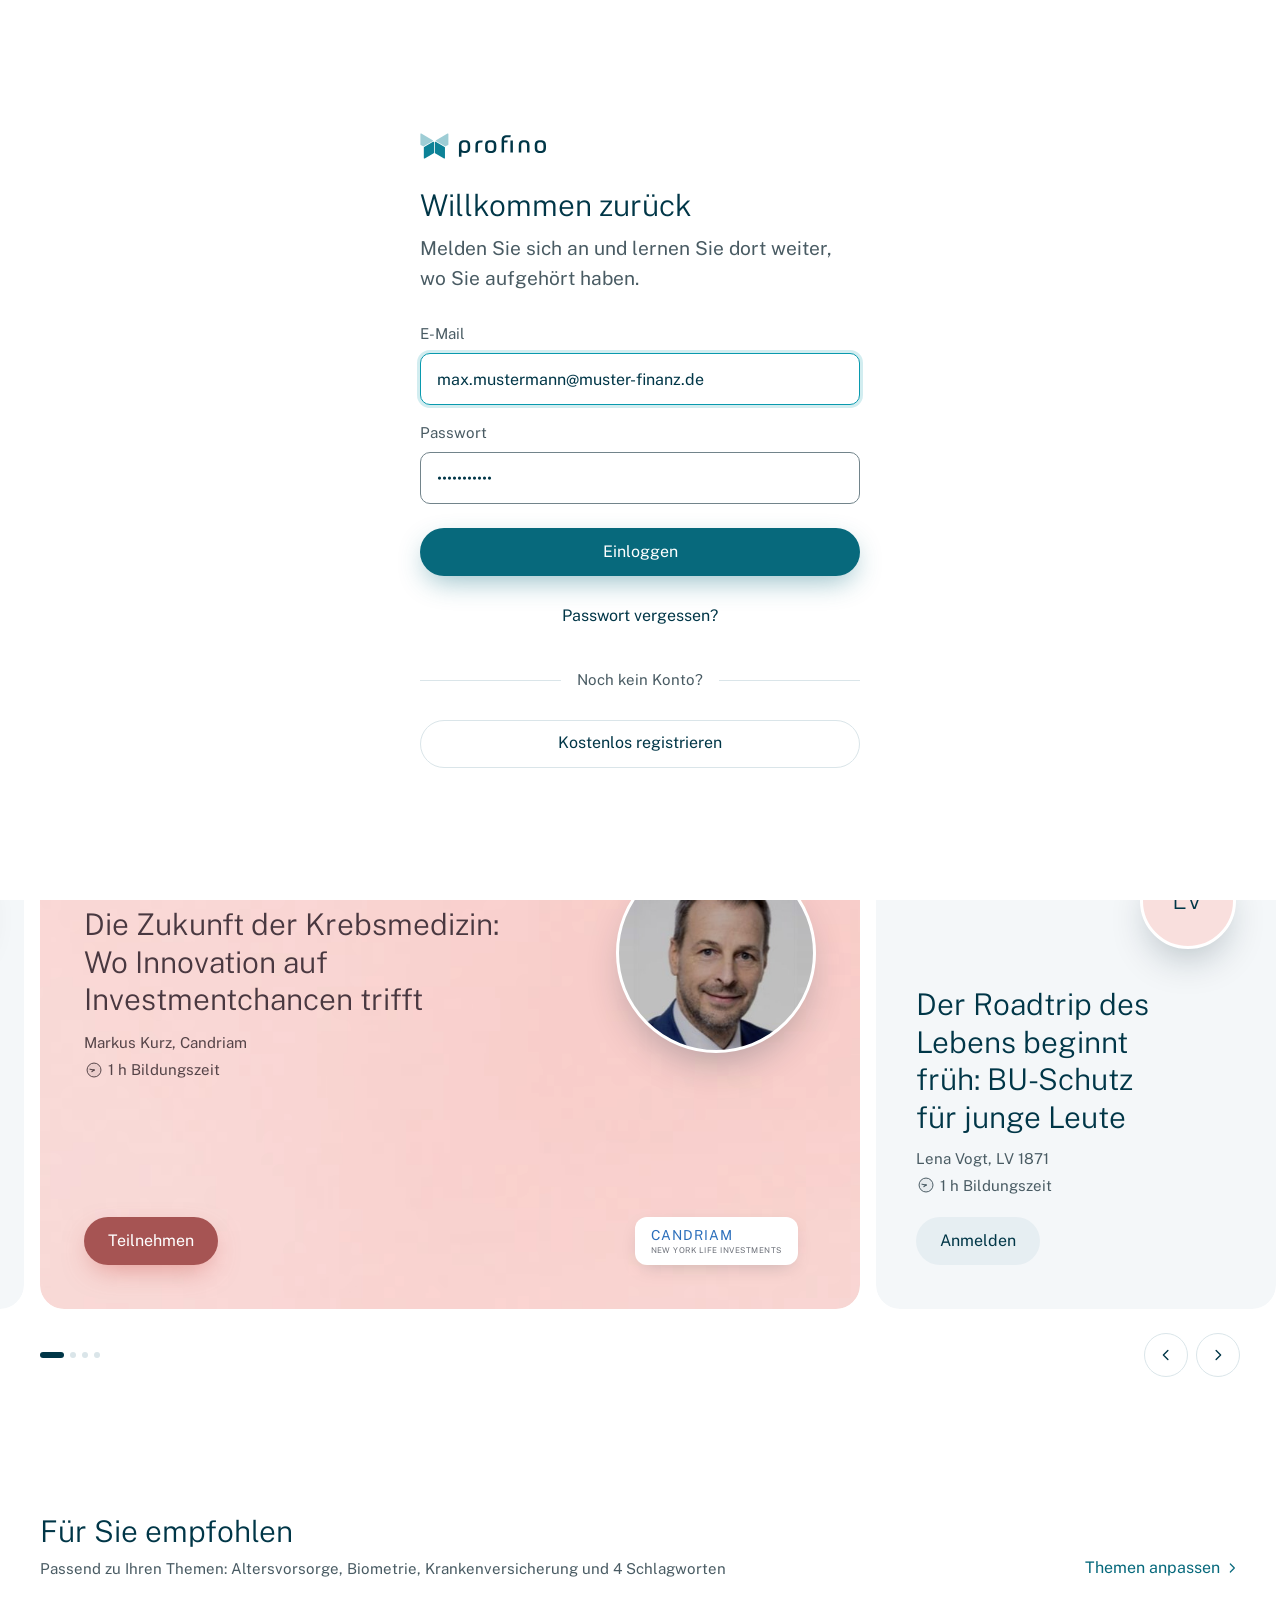
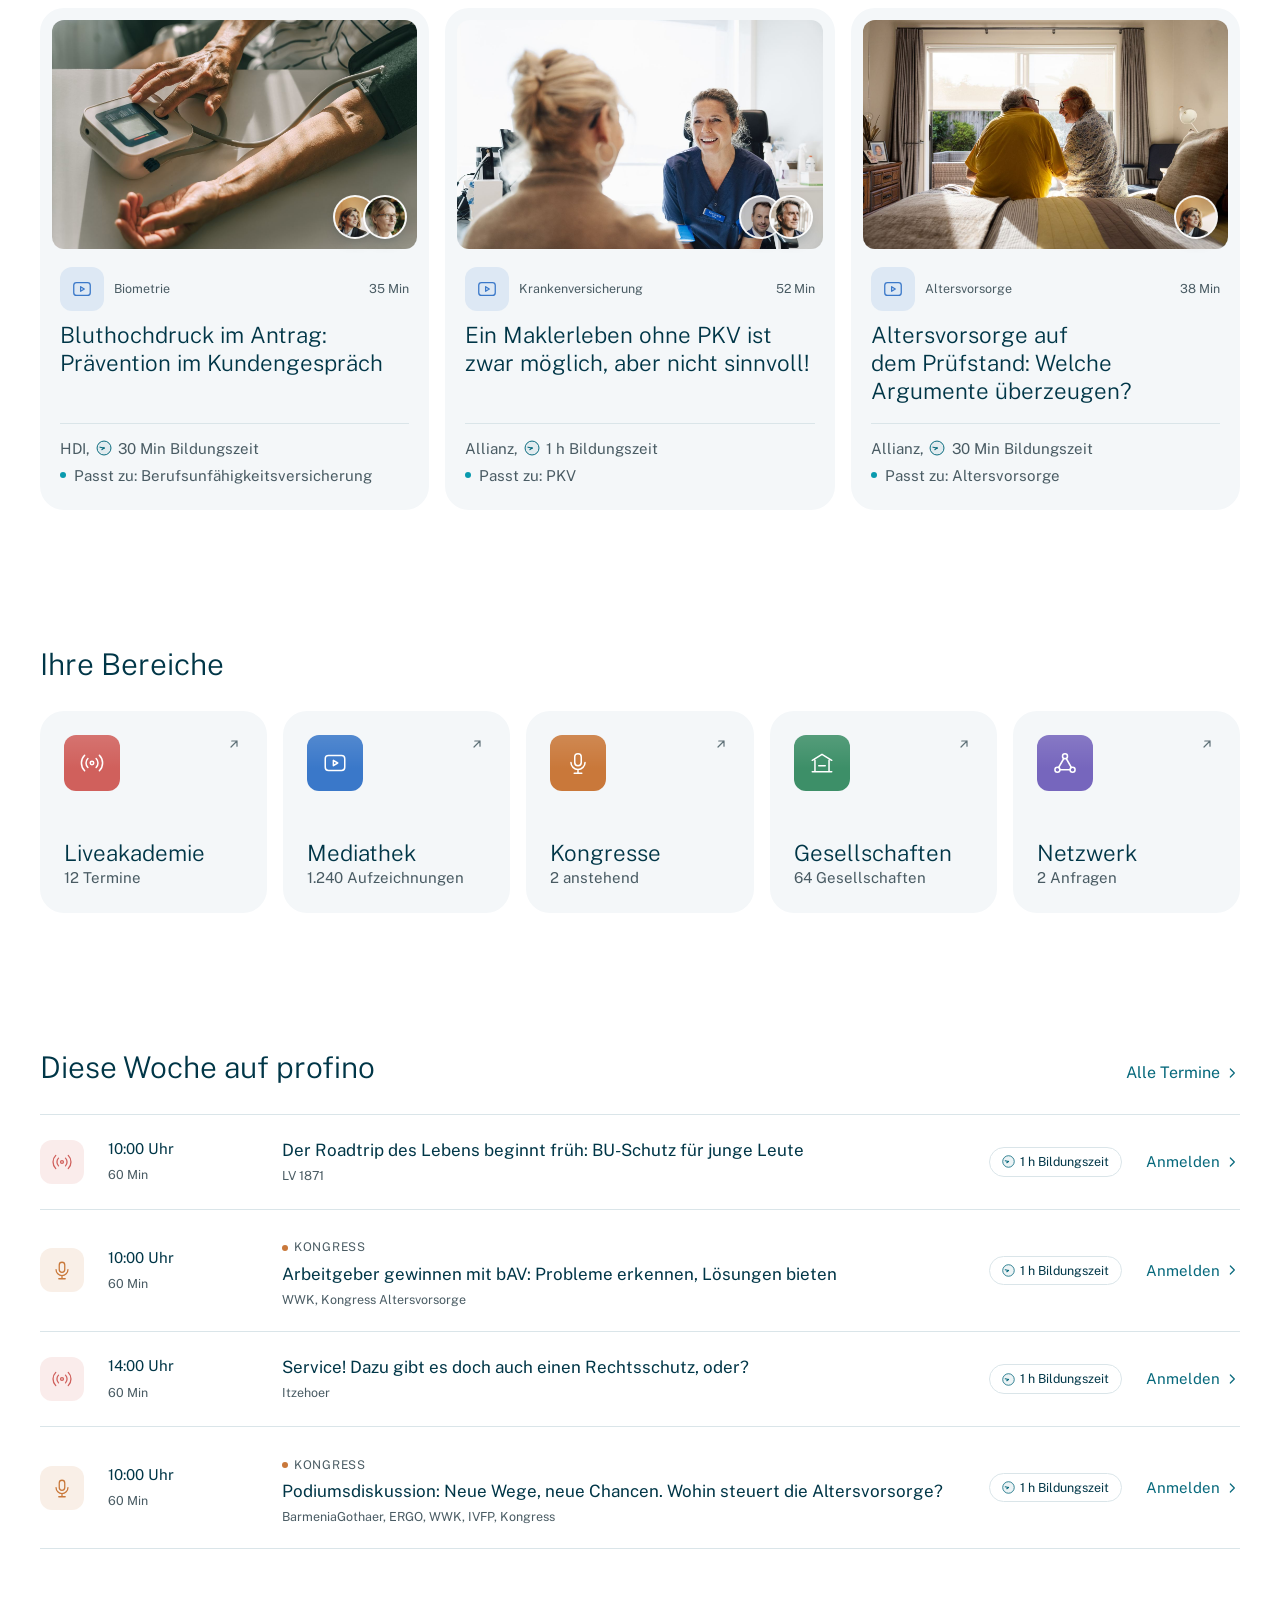
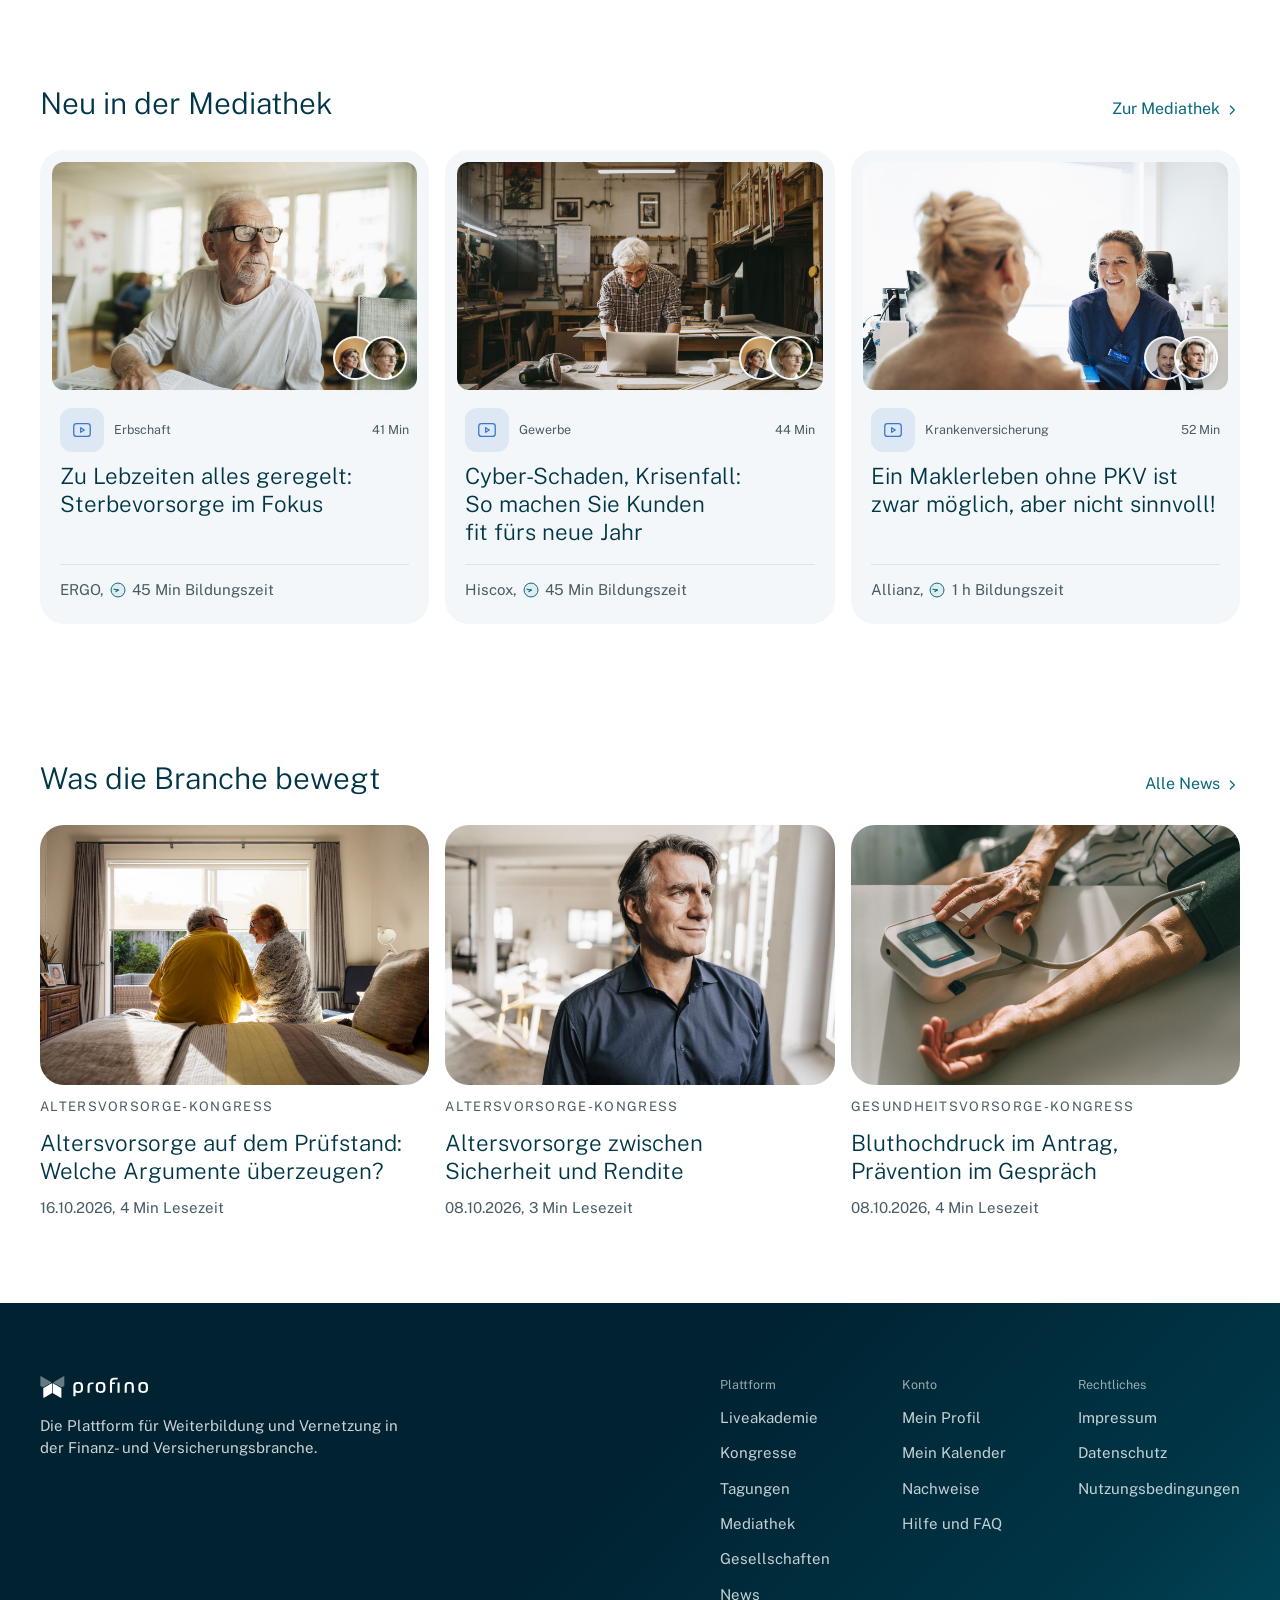
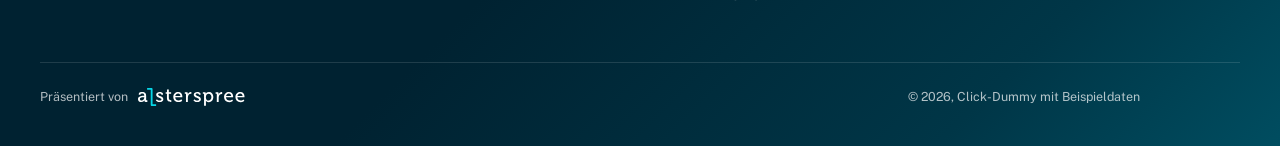
==== portal.html @ 54f04ea1 "Gesellschaften: nur noch "Jemand ist online" statt namentlicher Ansprechperson Hallenkachel und Stan" ====
<!doctype html><html><head><meta charset="utf-8"><meta name="robots" content="noindex,nofollow"><meta name=viewport content="width=device-width,initial-scale=1,viewport-fit=cover"><style>:root{color-scheme:light;box-sizing:border-box;padding-top:env(safe-area-inset-top,0px);padding-bottom:env(safe-area-inset-bottom,0px)}html{scroll-padding-top:env(safe-area-inset-top,0px)}body{margin:0;padding:0;font:14px -apple-system,BlinkMacSystemFont,sans-serif;background:#fff;color:#000}img{max-width:100%}[hidden]:not([hidden=until-found i]){display:none!important}</style></head><body>
<!doctype html><html lang="de"><head><meta charset=utf8><meta name=viewport content="width=device-width,initial-scale=1,viewport-fit=cover"><style>:root{color-scheme:light;box-sizing:border-box;padding-top:env(safe-area-inset-top,0px);padding-bottom:env(safe-area-inset-bottom,0px)}html{scroll-padding-top:env(safe-area-inset-top,0px)}body{margin:0;padding:0;font:14px -apple-system,BlinkMacSystemFont,sans-serif;background:#fff;color:#000}img{max-width:100%}[hidden]:not([hidden=until-found i]){display:none!important}</style></head><body>
<!doctype html><html><head><meta charset=utf8><script>(function(){var d=document.documentElement,K="pf-theme";function auto(n){var h=n.getHours();return h>=19||h<7?"dark":"light"}function next(n){var t=new Date(n.getTime()),h=n.getHours();if(h>=19)t.setDate(t.getDate()+1);t.setHours(h>=7&&h<19?19:7,0,0,0);return t.getTime()}function stored(){try{var v=JSON.parse(localStorage.getItem(K));if(v&&(v.mode==="light"||v.mode==="dark")&&+v.until>Date.now())return v.mode;if(v)localStorage.removeItem(K)}catch(e){}return null}function mode(){return stored()||auto(new Date())}function apply(m){if(d.getAttribute("data-theme")!==m)d.setAttribute("data-theme",m);var tc=document.querySelector('meta[name="theme-color"]');if(tc)tc.setAttribute("content",m==="dark"?"#0b1a21":"#ffffff")}function set(m){try{localStorage.setItem(K,JSON.stringify({mode:m,until:next(new Date())}))}catch(e){}apply(m)}window.pfTheme={mode:mode,apply:apply,set:set,next:next};apply(mode())})()</script><style>html[data-theme=dark]{color-scheme:dark;background:#0b1a21}html[data-theme=dark] body{background:#0b1a21;color:#e7eff2}.thbtn .th-sun,html[data-theme=dark] .thbtn .th-moon{display:none}html[data-theme=dark] .thbtn .th-sun{display:block}</style><link rel="preload" as="image" href="media/kv-kongress.jpg"><link rel="icon" type="image/svg+xml" href="data:image/svg+xml,%3Csvg%20xmlns=%22http://www.w3.org/2000/svg%22%20viewBox=%22-1%20-0.4%2035%2032%22%3E%3Cg%3E%3Cpath%20opacity=%22.4%22%20d=%22M1.5000%201.3856L14.5000%208.8912A0.7000%200.7000%200%200%201%2014.5000%2010.1036L4.2700%2016.0099A0.7000%200.7000%200%200%201%203.5700%2016.0099L0.8000%2014.4107A0.7000%200.7000%200%200%201%200.4500%2013.8044L0.4500%201.9919A0.7000%200.7000%200%200%201%201.5000%201.3856Z%22%20fill=%22%230D8297%22/%3E%3Cpath%20d=%22M4.7200%2016.7893L14.9500%2010.8831A0.7000%200.7000%200%200%201%2016.0000%2011.4893L16.0000%2023.3019A0.7000%200.7000%200%200%201%2015.6500%2023.9081L5.4200%2029.8144A0.7000%200.7000%200%200%201%204.3700%2029.2082L4.3700%2017.3956A0.7000%200.7000%200%200%201%204.7200%2016.7893Z%22%20fill=%22%230D8297%22/%3E%3C/g%3E%3Cg%3E%3Cpath%20opacity=%22.4%22%20d=%22M32.1000%2014.4107L29.3300%2016.0099A0.7000%200.7000%200%200%201%2028.6300%2016.0099L18.4000%2010.1036A0.7000%200.7000%200%200%201%2018.4000%208.8912L31.4000%201.3856A0.7000%200.7000%200%200%201%2032.4500%201.9919L32.4500%2013.8044A0.7000%200.7000%200%200%201%2032.1000%2014.4107Z%22%20fill=%22%230D8297%22/%3E%3Cpath%20d=%22M27.4800%2029.8144L17.2500%2023.9081A0.7000%200.7000%200%200%201%2016.9000%2023.3019L16.9000%2011.4893A0.7000%200.7000%200%200%201%2017.9500%2010.8831L28.1800%2016.7893A0.7000%200.7000%200%200%201%2028.5300%2017.3956L28.5300%2029.2082A0.7000%200.7000%200%200%201%2027.4800%2029.8144Z%22%20fill=%22%230D8297%22/%3E%3C/g%3E%3C/svg%3E"><meta name="theme-color" content="#ffffff"><meta name=viewport content="width=device-width,initial-scale=1,viewport-fit=cover"><style>:root{color-scheme:light;box-sizing:border-box;padding-top:env(safe-area-inset-top,0px);padding-bottom:env(safe-area-inset-bottom,0px)}html{scroll-padding-top:env(safe-area-inset-top,0px)}body{margin:0;padding:0;font:14px -apple-system,BlinkMacSystemFont,sans-serif;background:#fff;color:#000}img{max-width:100%}[hidden]:not([hidden=until-found i]){display:none!important}
/* Optische Mitte: Mikrofon ist kopflastig, daher minimal tiefer als die geometrische Mitte */
.ik.c-kongresse svg{transform:translateY(.5px)}

.sdl svg{width:18px;height:18px;display:block}

/* Footer-Links: Einfärbung statt Unterstrich */
.foot .links a,.foot .links button{opacity:1!important;color:rgba(255,255,255,.78);text-decoration:none!important;transition:color .2s var(--ease)}
.foot .links a:hover,.foot .links button:hover,.foot .links a:focus-visible,.foot .links button:focus-visible{color:var(--accent-hi);text-decoration:none!important}

/* Footer: Präsentiert von alsterspree (Logo-Slot, SVG folgt) */
.foot .bottom{align-items:center;opacity:1!important;color:rgba(255,255,255,.7)}
.presented{display:inline-flex;align-items:baseline;gap:10px}.presented .aslogo{align-self:center}
.aslogo{display:inline-flex;align-items:center;height:18px;color:#fff;opacity:1}
.aslogo svg{height:100%;width:auto}

.aslogo-ph{font-size:1.05rem;letter-spacing:.01em;color:#fff}

/* Video: Play/Pause */
.video .bigplay{transition:transform .35s var(--ease),opacity .3s var(--ease)}
.video.playing .bigplay{opacity:0;transform:scale(.85);pointer-events:none}
.video.playing{cursor:pointer}
.vtoggle{width:40px;height:40px;flex:none;border-radius:50%;background:rgba(255,255,255,.14);color:#fff;display:grid;place-items:center;transition:background .2s var(--ease)}
.vtoggle:hover{background:rgba(255,255,255,.24)}
.vtoggle svg{width:16px;height:16px}
.vtoggle .i-play svg{transform:translateX(1px)}
.vtoggle .i-pause,.video.playing .vtoggle .i-play{display:none}
.video.playing .vtoggle .i-pause{display:grid}.vtoggle .i-play{display:grid}

/* Bilder vorab laden: kein zeitversetztes Erscheinen beim Seitenwechsel */

/* Download-Aktion: Pill mit Icon statt unterstrichenem Link */
.dlbtn{align-self:flex-start;margin-top:14px;display:inline-flex;align-items:center;gap:8px;min-height:36px;padding:0 16px 0 12px;border-radius:999px;background:rgba(255,255,255,.75);color:var(--cat,var(--action));font-size:var(--t-small);text-decoration:none;transition:background .2s var(--ease),color .2s var(--ease)}
.dlbtn svg{width:16px;height:16px;flex:none;transition:transform .25s var(--ease)}
@media (hover:hover){.dlbtn:hover{background:#fff}.dlbtn:hover svg{transform:translateY(2px)}}
.dlbtn:focus-visible{outline:2px solid var(--accent);outline-offset:2px}

/* Mehrzeilige Kontext-Hinweise kompakt setzen */
.cctx,.cctx span,.ctx,.ctx div,.mctx,.mctx div,.contact .small{line-height:1.3}

/* Interaktion und Feedback */
.btn,.iconbtn,.glassbtn,.chip,.dlbtn,.arrow,.sendbtn{transition:background-color .2s var(--ease),color .2s var(--ease),transform .2s var(--ease),box-shadow .2s var(--ease)}
.btn:active,.iconbtn:active,.glassbtn:active,.chip:active,.dlbtn:active,.arrow:active,.sendbtn:active{transform:scale(.96)}
.iconbtn svg{transition:transform .3s var(--ease)}
@media (hover:hover){.ex .iconbtn:hover{background:var(--action);color:#fff}.ex .iconbtn.chatb:hover svg{transform:translateY(-1px) rotate(-6deg)}.ex .iconbtn.bm:hover svg{transform:translateY(-1px)}}
.ex .iconbtn.bm.is-on{background:var(--action)!important;color:#fff}.iconbtn.bm.is-on svg path{fill:currentColor}
.btn.is-on{background:var(--action)!important;color:#fff!important;border-color:transparent!important}
.btn-white.is-on{background:var(--aura-action,var(--action))!important}
.btn .tck{width:16px;height:16px;margin-right:2px}
.tog-pop{animation:togPop .42s var(--ease)}@keyframes togPop{0%{transform:scale(1)}35%{transform:scale(.9)}70%{transform:scale(1.06)}100%{transform:scale(1)}}
.glassbtn{transition:background-color .2s var(--ease),transform .2s var(--ease)}@media (hover:hover){.glassbtn:hover{background:rgba(255,255,255,.28)}}
.glassbtn svg{width:18px;height:18px}#muteBtn .mx{display:none}#muteBtn.muted .mx{display:inline}#muteBtn.muted .w1,#muteBtn.muted .w2{display:none}
.player:fullscreen{border-radius:0}
@media (prefers-reduced-motion:reduce){.tog-pop{animation:none}}
@media (hover:hover){.ex .f .iconbtn:hover,.ex .f .iconbtn.is-on{background:var(--action);color:#fff}}
/* 03.11.: Anmelde-Box (Detail) und Anmeldestatus (Liveakademie-Bühne) */
.regbox{display:flex;flex-direction:column;gap:12px}
.regok{display:flex;gap:12px;align-items:center;background:var(--tint);border-radius:var(--r-inner);padding:12px 14px}
.regck{width:28px;height:28px;border-radius:50%;background:var(--action);display:grid;place-items:center;flex:none}.regck svg{width:16px;height:16px}
.lbreg{display:contents}.regpill svg{width:14px;height:14px}
/* 03.11.: Rechtstexte als eigene Seiten (Wunsch Niels), nicht mehr im Modal */
.legalpage{padding-top:48px;padding-bottom:24px}.legalpage>*{max-width:760px}
.legalnav{display:flex;gap:8px;flex-wrap:wrap;margin:24px 0 40px}
.legalnav a{display:inline-flex;align-items:center;min-height:38px;padding:0 16px;border-radius:999px;border:1px solid var(--line);font-size:var(--t-small);color:var(--ink-2)}
.legalnav a.on{background:var(--brand-800);border-color:var(--brand-800);color:#fff}
.legalpage h2{font-size:var(--t-title);font-weight:300;margin:32px 0 10px}
.legalpage p{color:var(--ink-2);max-width:62ch;margin:0 0 12px}
/* 03.11.: Erlaubnis-Hinweis in Profil > Bildungswelten */
.erlhint{display:flex;gap:12px;align-items:center;margin-top:16px;padding:14px 16px;border-radius:var(--r-inner);background:var(--tint)}
.erlhint>div{flex:1;min-width:0}.erlhint .wd{margin:0}
.erlhint.ok{background:none;padding:12px 0 0;border-top:1px solid var(--line);border-radius:0}
/* Abstand Intro zu erstem Element: überall gleich */
:root{--head-gap:40px}
.pagehead+section,.pagehead+div{padding-top:var(--head-gap)!important;margin-top:0!important}
.pagehead+section>:first-child,.pagehead+div>:first-child{margin-top:0!important}</style></head><body>
<title>profino Portal</title>
<meta name="claude:viewport-fit-sides" content="cover">


<link rel="stylesheet" href="fonts/fonts.css">
<style>
/* profino Light: weiß, Flächen grey-100, Radius 24 / inner 12 / Karte 15, Public Sans 200/300/400 */
:root{
  color-scheme:light;
  --page:#ffffff; --surface:#ffffff; --tint:#f4f7f9; --muted:#e6eef2; --line:#dae5e9;
  --ink:#003647; --ink-2:#495b63; --ink-3:#72848b;
  --action:#07697c;--on-action:#fff; --action-hover:#004d60; --accent:#099aae; --accent-hi:#07d6e7;
  --brand-800:#002231; --brand-700:#003647; --brand-600:#004d60;
  --live:#f66b71; --on-live:#010a15;
  --a-live:#d0605c; --a-med:#3a78c9; --a-kon:#c9783a; --a-mes:#3d8f68; --a-net:#7666bd;
  /* 16.11. (Niels): eigene Markierungsfarbe für "Vision/noch nicht beauftragt"-Features, bewusst von Status-Farben (live, neu) getrennt */
  --vision:#6e59c9; --vision-bg:#efecfa;
  --r-media:24px; --r-inner:12px; --r-card:15px;
  --font:"Public Sans",Arial,system-ui,sans-serif;
  --t-display:clamp(2.25rem,1.4rem + 3.6vw,3.94rem);
  --t-page:clamp(1.6rem,1.2rem + 1.9vw,2.8rem);
  --t-section:clamp(1.35rem,1.15rem + 0.9vw,1.97rem);
  --t-title:1.4rem; --t-intro:1.2rem; --t-body:1.0625rem; --t-meta:1rem; --t-small:.94rem; --t-eyebrow:.82rem; --t-caption:.78rem;
  --space-section:clamp(88px,6vw + 60px,160px);
  --gutter:max(16px,env(safe-area-inset-left,0px));
  --ease:cubic-bezier(.22,.8,.24,1);
  --shadow-soft:0 24px 60px -8px rgba(0,34,49,.16);
}
*{box-sizing:border-box}
html{scroll-behavior:smooth}
body{margin:0;background:var(--page);color:var(--ink);font-family:var(--font);font-size:var(--t-body);font-weight:400;line-height:1.55;-webkit-font-smoothing:antialiased}
h1,h2,h3,h4{margin:0;font-weight:300;line-height:1.15;text-wrap:balance}
p{margin:0}
a{color:inherit;text-decoration:none}
button{font:inherit;color:inherit;border:0;background:none;cursor:pointer;padding:0}
img{max-width:100%;display:block}
:focus-visible{outline:2px solid var(--accent);outline-offset:3px;border-radius:8px}
svg{display:block}
.wrap{max-width:1280px;margin:0 auto;padding-left:max(16px,env(safe-area-inset-left,0px));padding-right:max(16px,env(safe-area-inset-right,0px))}
@media (min-width:900px){.wrap{padding-left:max(40px,env(safe-area-inset-left,0px));padding-right:max(40px,env(safe-area-inset-right,0px))}}
.eyebrow{font-size:var(--t-eyebrow);letter-spacing:.1em;text-transform:uppercase;color:var(--ink-2)}
.muted{color:var(--ink-2)}
.small{font-size:var(--t-small)}
.caption{font-size:var(--t-caption)}
.tnum{font-variant-numeric:tabular-nums}
.display{font-size:var(--t-display);font-weight:200;line-height:1.05;letter-spacing:-.01em}
.h-page{font-size:var(--t-page);font-weight:300}
.h-section{font-size:var(--t-section);font-weight:300}
.h-title{font-size:var(--t-title);font-weight:300;line-height:1.25}

/* Buttons */
.btn{display:inline-flex;align-items:center;justify-content:center;gap:8px;min-height:48px;padding:0 24px;border-radius:999px;font-size:var(--t-meta);font-weight:400;white-space:nowrap;transition:background .25s var(--ease),transform .25s var(--ease),box-shadow .25s var(--ease)}
.btn:active{transform:scale(.98)}
.btn-primary{background:var(--action);color:#fff;box-shadow:0 10px 28px -6px rgba(7,105,124,.45)}
.btn-primary:hover{background:var(--action-hover);transform:translateY(-1px)}
.btn-secondary{background:var(--muted);color:var(--ink)}
.btn-secondary:hover{background:var(--line)}
.btn-white{background:#fff;color:var(--ink)}
.btn-white:hover{transform:translateY(-1px)}
.btn-ghost{color:var(--ink);padding:0 8px}
.btn-ghost:hover{color:var(--action)}
.btn-outline{border:1px solid var(--line);color:var(--ink)}
.btn-outline:hover{border-color:var(--ink-3)}
.btn-sm{min-height:40px;padding:0 18px;font-size:var(--t-small)}
.btn-block{width:100%}
.link{color:var(--action);display:inline-flex;align-items:center;gap:4px;font-size:var(--t-meta);transition:gap .25s var(--ease)}
.link svg{width:16px;height:16px}
.link:hover{gap:8px}
.ulink{color:var(--action);text-decoration:underline;text-underline-offset:3px}

/* Pills */
.pill{display:inline-flex;align-items:center;gap:8px;border-radius:999px;padding:6px 14px;font-size:var(--t-small);background:var(--muted);color:var(--ink);white-space:nowrap}
.pill-live{background:var(--live);color:var(--on-live)}
/* 16.11. (Niels): wiederverwendbare Markierung für Features, die im Dummy sichtbar sind, aber noch nicht beauftragt/umgesetzt werden sollen. Eigenes Tooltip (title), bewusst unauffälliger als Status-Pills. */
.vtag{display:inline-flex;align-items:center;gap:5px;border-radius:999px;padding:3px 10px 3px 8px;font-size:.72rem;font-weight:600;letter-spacing:.02em;background:var(--vision-bg);color:var(--vision);white-space:nowrap;cursor:help;vertical-align:middle}
.vtag svg{width:13px;height:13px;flex:none}
.pcv-btn.vision{gap:10px}
.pill-glass{background:rgba(255,255,255,.12);color:#fff}
.dot{width:7px;height:7px;border-radius:50%;background:currentColor;flex:none}
.pill-glass .dot{background:var(--live)}
.dot.pulse{animation:pulse 1.8s var(--ease) infinite}
/* 16.11.: Live-Icon in der Kopfleiste */
.livebtn .livedot{position:absolute;top:8px;right:7px;width:8px;height:8px;background:var(--live);border:2px solid #fff;top:7px;right:7px}
.livebtn[hidden]{display:none}
@keyframes pulse{0%{box-shadow:0 0 0 0 rgba(246,107,113,.55)}70%{box-shadow:0 0 0 8px rgba(246,107,113,0)}100%{box-shadow:0 0 0 0 rgba(246,107,113,0)}}
.chip{display:inline-flex;align-items:center;min-height:38px;padding:0 16px;border-radius:999px;border:1px solid var(--line);font-size:var(--t-small);white-space:nowrap;transition:background .2s,color .2s,border-color .2s}
.chip.on{background:var(--brand-800);color:#fff;border-color:var(--brand-800)}
.chip:not(.on):hover{border-color:var(--ink-3)}

/* Segment */
.seg{display:inline-flex;gap:4px;padding:4px;border-radius:999px;background:var(--muted);position:relative}
.seg button{position:relative;z-index:1;min-height:38px;padding:0 18px;border-radius:999px;font-size:var(--t-small);color:var(--ink-2);transition:color .25s}
.seg button.on{color:var(--ink)}
.seg .thumb{position:absolute;top:4px;bottom:4px;border-radius:999px;background:#fff;box-shadow:0 2px 8px rgba(0,34,49,.08);transition:left .35s var(--ease),width .35s var(--ease)}

/* Icon-Kachel */
.ik{width:44px;height:44px;border-radius:var(--r-inner);display:grid;place-items:center;flex:none;position:relative}
.ik::before{content:"";position:absolute;inset:0;border-radius:inherit;background:currentColor;opacity:.12}
.ik svg{width:22px;height:22px;position:relative}
.ik.solid{color:#fff}
.ik.solid::before{opacity:1}
.ik.solid.c-live::before{background:var(--a-live)}.ik.solid.c-mediathek::before{background:var(--a-med)}.ik.solid.c-kongresse::before{background:var(--a-kon)}.ik.solid.c-messehalle::before{background:var(--a-mes)}.ik.solid.c-netzwerk::before{background:var(--a-net)}
.c-live{color:var(--a-live)}.c-mediathek{color:var(--a-med)}.c-kongresse{color:var(--a-kon)}.c-messehalle{color:var(--a-mes)}.c-netzwerk{color:var(--a-net)}
.ik.lg{width:56px;height:56px;border-radius:14px}.ik.lg svg{width:26px;height:26px}

/* Flächen */
.brand{background:linear-gradient(135deg,var(--brand-800) 0%,var(--brand-800) 45%,var(--brand-700) 80%,var(--brand-600) 100%);color:#fff}
.card{background:var(--tint);border-radius:var(--r-media)}
.ph{background:var(--muted);border-radius:var(--r-inner);display:grid;place-items:center;color:var(--ink-3);text-align:center;font-size:var(--t-caption);padding:12px}
.ph svg{width:24px;height:24px;margin:0 auto 6px}

/* Speaker */
.portrait{position:relative;aspect-ratio:1;border-radius:50%;border:3px solid #fff;box-shadow:0 24px 60px -8px rgba(0,0,0,.28);background:#babbbf center/cover no-repeat;max-width:100%}
.portrait .name{position:absolute;left:50%;bottom:0;transform:translate(-50%,50%);background:#fff;color:var(--ink);font-size:var(--t-caption);padding:4px 12px;border-radius:999px;white-space:nowrap}
.sender{background:#fff;border-radius:12px;padding:8px 14px;color:#2a6ebb;font-weight:400;letter-spacing:.08em;font-size:.86rem;line-height:1.1}
.sender small{display:block;font-size:.5rem;letter-spacing:.06em;color:#6b6f78;margin-top:3px}

/* Avatare */
.av{width:32px;height:32px;border-radius:50%;background:var(--line) center/cover no-repeat;display:grid;place-items:center;font-size:.72rem;color:var(--ink);flex:none;position:relative}
.av.s{width:26px;height:26px;font-size:.66rem}
.av.l{width:44px;height:44px;font-size:.8rem}
.av.on::after{content:"";position:absolute;right:-1px;bottom:-1px;width:10px;height:10px;border-radius:50%;background:var(--accent);border:2px solid #fff}

/* Reveal + Übergänge */
.rv{transition:opacity .8s var(--ease),transform .8s var(--ease)}
.js-anim .rv.pre{opacity:.3;transform:translateY(28px)}
.view-enter{animation:viewFade .2s linear both}
.exhead{align-items:center!important}
#app.soft .view-enter{animation:none!important}
#app.soft .rv,#app.soft *{transition:none!important}
#app.soft .ring .fg{transition:none!important}@keyframes viewFade{from{opacity:0}to{opacity:1}}
@keyframes viewIn{from{opacity:0;transform:translateY(14px)}to{opacity:1;transform:none}}
.lift{transition:background-color .3s var(--ease)}
@media (hover:hover){.lift:not([style*=background]):hover{background-color:var(--muted)}}
@media (prefers-reduced-motion:reduce){*,*::before,*::after{animation:none!important;transition:none!important;scroll-behavior:auto!important}.js-anim .rv.pre{opacity:1;transform:none}}

/* Scroll-Reihen mit Anschnitt */
.rail{display:flex;gap:16px;overflow-x:auto;scroll-snap-type:x mandatory;scrollbar-width:none;padding-bottom:4px;scroll-padding-left:var(--rail-pad,0px)}
.rail::-webkit-scrollbar{display:none}
.rail>*{scroll-snap-align:start;flex:none}
.dots{display:flex;gap:6px;align-items:center}
.dots i{width:6px;height:6px;border-radius:3px;background:var(--line);transition:width .35s var(--ease),background .35s}
.dots i.on{width:24px;background:var(--ink)}
.arrows{display:flex;gap:8px}
.arrow{width:44px;height:44px;border-radius:50%;border:1px solid var(--line);display:grid;place-items:center;background:#fff;transition:border-color .2s,transform .2s}
.arrow:hover:not(:disabled){border-color:var(--ink-3)}
.arrow:disabled{opacity:.35;cursor:default}
.arrow svg{width:18px;height:18px}
.arrow.prev svg{transform:rotate(180deg)}

.mob-bz{display:none}@media (max-width:899px){.mob-bz{display:inline}}

/* Portal */
body::before{content:"";position:fixed;inset:0 0 auto;height:env(safe-area-inset-top,0px);z-index:60;background:rgba(255,255,255,.92)}
.top{position:sticky;top:env(safe-area-inset-top,0px);z-index:50;background:rgba(255,255,255,.86);backdrop-filter:saturate(1.4) blur(18px);-webkit-backdrop-filter:saturate(1.4) blur(18px);border-bottom:1px solid transparent;transition:border-color .3s}
.top.scrolled{border-bottom-color:var(--line)}
.top-in{display:grid;grid-template-columns:1fr auto 1fr;align-items:center;min-height:64px;gap:16px}
.logo{display:inline-flex;color:var(--ink)}
.logo svg{height:24px;width:auto}
.nav{display:flex;gap:36px}
.nav a{position:relative;font-size:var(--t-meta);color:var(--ink-2);padding:6px 0;transition:color .2s}
.nav a:hover{color:var(--ink)}
.nav a.on{color:var(--ink)}
.nav a::after{content:"";position:absolute;left:50%;bottom:-1px;width:5px;height:5px;border-radius:50%;background:var(--accent);transform:translateX(-50%) scale(0);transition:transform .35s var(--ease)}
.nav a.on::after{transform:translateX(-50%) scale(1)}
.acts{display:flex;gap:6px;align-items:center;justify-content:flex-end}
.iconbtn{width:40px;height:40px;border-radius:50%;display:grid;place-items:center;position:relative;transition:background .2s}
.iconbtn:hover{background:var(--tint)}
.iconbtn svg{width:20px;height:20px}
.iconbtn .badge{position:absolute;top:8px;right:8px;width:8px;height:8px;border-radius:50%;background:var(--accent);border:2px solid #fff}
.acct{width:34px;height:34px;border-radius:50%;background:var(--muted);display:grid;place-items:center;font-size:.8rem;margin-left:6px;transition:box-shadow .2s}
.acct:hover{box-shadow:0 0 0 4px var(--muted)}
.kbd{display:none}
@media (min-width:900px){.search-pill{display:flex;align-items:center;gap:10px;height:40px;padding:0 6px 0 14px;border-radius:999px;background:var(--tint);color:var(--ink-2);font-size:var(--t-small);margin-right:6px}.search-pill svg{width:18px;height:18px}.kbd{display:inline-block;background:#fff;border-radius:999px;padding:2px 10px;font-size:var(--t-caption);color:var(--ink-3)}}
@media (max-width:899px){.nav{display:none}.top-in{grid-template-columns:1fr auto}}

main{min-height:0;overflow-x:clip}
.areas,.grid3,.cont,.archive,.exh,.chips,.az{scroll-padding-inline:16px}
@media (max-width:699px){.livecard .vis{justify-content:flex-end;position:relative}.livecard .vis .sender{position:absolute;left:0;top:0}.kpi .lbl-l{display:none}}
@media (min-width:700px){.kpi .lbl-s{display:none}}
.sec{padding-top:var(--space-section)}
.sec-sm{padding-top:clamp(56px,4vw + 32px,96px)}
.head{display:flex;justify-content:space-between;align-items:flex-end;gap:16px;margin-bottom:28px;flex-wrap:wrap}
.breadcrumb{display:flex;gap:8px;align-items:center;font-size:var(--t-small);color:var(--ink-2);padding-top:28px}
.breadcrumb a:hover{color:var(--ink)}
.breadcrumb svg{width:14px;height:14px}

/* Übersicht */
.hello{padding-top:48px}
.hello .date{color:var(--ink-2);font-size:var(--t-small)}
.hello h1{margin:14px 0 14px}
.hello p{max-width:40ch;color:var(--ink-2);font-size:var(--t-intro)}
.bento{display:grid;grid-template-columns:1.9fr 1fr 1fr 1fr;gap:16px;margin-top:48px}
.bz{border-radius:var(--r-media);padding:28px;display:flex;gap:28px;align-items:center}
.ring{width:112px;height:112px;flex:none}
.ring circle{fill:none;stroke-width:6}
.ring .bg{stroke:rgba(255,255,255,.18)}
.ring .fg{stroke:var(--accent-hi);stroke-linecap:round;transition:stroke-dashoffset 1.4s var(--ease)}
.bz .val{font-size:2.6rem;font-weight:200;line-height:1}
.bz .val small{font-size:var(--t-small);opacity:.75;margin-left:6px}
.bz .ulink{color:#fff}
.kpi{padding:22px;display:flex;flex-direction:column;gap:20px;border-radius:var(--r-media);background:var(--tint)}
.kpi .n{font-size:2.6rem;font-weight:200;line-height:1}
@media (max-width:899px){.bento{grid-template-columns:1fr 1fr 1fr}.bz{grid-column:1/-1;padding:20px;gap:20px}.ring{width:84px;height:84px}.kpi{padding:16px;gap:16px}.kpi .n{font-size:2rem}}

.carousel{position:relative}
.carousel .rail{gap:16px;margin:0 calc(-1 * max(16px,env(safe-area-inset-left,0px)));padding:0 max(16px,env(safe-area-inset-left,0px));--rail-pad:max(16px,env(safe-area-inset-left,0px))}
@media (min-width:900px){#nextRail{scroll-snap-type:none!important;overscroll-behavior-x:contain}.carousel .rail{--bleed:calc((100vw - min(1280px,100vw)) / 2 + max(40px,env(safe-area-inset-left,0px)));margin-left:calc(-1 * var(--bleed));margin-right:calc(-1 * var(--bleed));padding-left:var(--bleed);padding-right:var(--bleed);--rail-pad:var(--bleed)}}
.livecard{width:min(820px,86vw);min-height:440px;border-radius:var(--r-media);padding:44px;display:grid;grid-template-columns:1fr auto;gap:32px;position:relative;overflow:hidden}
.livecard .txt{display:flex;flex-direction:column;justify-content:space-between;gap:24px;max-width:430px}
.livecard h3{font-size:var(--t-section);font-weight:300;line-height:1.2;margin:18px 0 12px}
.livecard .meta{opacity:.75;font-size:var(--t-small)}
.livecard .vis{display:flex;gap:20px;align-items:flex-start}
.livecard .portrait{width:200px}
@media (min-width:700px){.livecard .vis{flex-direction:column;align-items:center;justify-content:space-between}.livecard .vis .sender{order:2;min-height:48px;display:flex;flex-direction:column;justify-content:center;padding:8px 16px}}
@media (max-width:699px){.livecard{grid-template-columns:1fr;padding:24px;min-height:auto}.livecard .vis{justify-content:flex-end;order:-1}.livecard .portrait{width:140px}.livecard .btn{width:100%}.livecard .pill{width:100%;justify-content:center;min-height:44px}}
.nextcard{width:min(400px,78vw);min-height:440px;border-radius:var(--r-media);padding:44px 40px;display:flex;flex-direction:column;gap:20px;position:relative;overflow:hidden;color:#fff}
.nextcard .ntop{display:flex;justify-content:space-between;align-items:flex-start;gap:16px}
.nextcard .nbody{margin-top:auto}
.nextcard .nmeta{opacity:.8}
.pav{flex:none;width:96px;height:96px;border-radius:50%;border:3px solid #fff;display:grid;place-items:center;font-size:1.6rem;font-weight:200;letter-spacing:.02em;background:color-mix(in srgb,var(--cat,#003647) 22%,#fff);color:color-mix(in srgb,var(--cat,#003647) 45%,#002231);box-shadow:0 24px 60px -8px rgba(0,0,0,.28);transition:width .65s var(--ease),height .65s var(--ease),font-size .65s var(--ease)}
.nextcard.on .pav{width:128px;height:128px;font-size:2.1rem}
@media (min-width:700px){#nextRail{height:500px;align-items:stretch}#nextRail>*{height:100%;min-height:0}.nextcard h3{display:-webkit-box;-webkit-line-clamp:4;-webkit-box-orient:vertical;overflow:hidden}}
@media (max-width:699px){.nextcard{padding:24px;min-height:400px}.nextcard .pav,.nextcard.on .pav{width:72px;height:72px;font-size:1.2rem}.nextcard .ntop .pill{white-space:normal;min-width:0}.nextcard .btn{width:100%}}
.bz-line{display:flex;align-items:center;gap:6px;margin-top:4px;white-space:nowrap}
.nextcard h3{font-size:var(--t-section);font-weight:300;line-height:1.2;margin:0 0 12px;max-width:430px}
@media (min-width:900px){.nextcard{transition:width .65s var(--ease)}.nextcard.on{width:min(820px,86vw)}
.nojump .nextcard,.nojump .pav,.nojump>*,.nojump .bgv{transition:none!important}
/* Nur die hervorgehobene Karte trägt Farbe + Animation, die übrigen sind neutral */
#nextRail>.has-bgv{transition:background-color .6s var(--ease),width .65s var(--ease)}
#nextRail>.has-bgv>.bgv{transition:opacity .6s var(--ease)}
#nextRail>.has-bgv:not(.act){background:var(--tint)!important;--aura-ink:var(--ink);--aura-ink-2:var(--ink-2)}
#nextRail>.has-bgv:not(.act)>.bgv{opacity:0}
#nextRail>.has-bgv:not(.act) .btn-white{background:var(--muted)!important;color:var(--ink)!important;box-shadow:none!important}
#nextRail>.has-bgv:not(.act) .pav{color:var(--ink-2)}
#nextRail>.has-bgv:not(.act) .pill-glass{background:#fff}}
.ctrl{display:flex;justify-content:space-between;align-items:center;margin-top:24px}
@media (max-width:899px){.ctrl .arrows{display:none}}

.areas{display:grid;grid-template-columns:repeat(5,1fr);gap:16px}
.area{background:var(--tint);border-radius:var(--r-media);padding:24px;display:flex;flex-direction:column;gap:48px}
.area .top-row{display:flex;justify-content:space-between}
.area .top-row svg.ext{width:18px;height:18px;color:var(--ink-3);transition:transform .3s var(--ease),color .3s}
.area:hover .ext{transform:translate(3px,-3px);color:var(--ink)}
.area h3{font-size:var(--t-title)}
@media (max-width:899px){.areas{display:flex;overflow-x:auto;scroll-snap-type:x mandatory;scrollbar-width:none;margin:0 -16px;padding:0 16px}.areas::-webkit-scrollbar{display:none}.area{flex:none;width:220px;scroll-snap-align:start}}

.rows{border-top:1px solid var(--line)}
.row{display:grid;grid-template-columns:44px 150px 1fr auto auto;gap:24px;align-items:center;padding:22px 0;border-bottom:1px solid var(--line);transition:background .25s}
.row:hover{background:linear-gradient(90deg,transparent,var(--tint) 12%,var(--tint) 88%,transparent)}
.row .when b{display:block;font-weight:400;font-size:var(--t-small)}
.row .when span{font-size:var(--t-caption);color:var(--ink-2)}
.row .ttl{font-size:var(--t-body);line-height:1.35}
.row .prov{font-size:var(--t-caption);color:var(--ink-2);margin-top:4px}
.bzpill{font-size:var(--t-caption);border:1px solid var(--line);border-radius:999px;padding:4px 12px;white-space:nowrap}
.row .go{color:var(--action);display:flex;gap:4px;align-items:center;font-size:var(--t-small);white-space:nowrap}
.row .go svg{width:16px;height:16px}
@media (max-width:899px){.row{grid-template-columns:44px 1fr 20px;gap:14px;padding:18px 0}.row .when{grid-column:2;grid-row:1}.row .main{grid-column:2;grid-row:2}.row .ik{grid-row:1/3;align-self:center}.row .bzpill{display:none}.row .go{grid-column:3;grid-row:1/3}.row .go span{display:none}.row .when b,.row .when span{display:inline;margin-right:6px}}

.grid3{display:grid;grid-template-columns:repeat(3,1fr);gap:16px}
.rec{background:var(--tint);border-radius:var(--r-media);padding:12px 12px 24px;display:flex;flex-direction:column;gap:18px}
.rec .ph{aspect-ratio:16/10}
.ph.pic{padding:0;background-color:var(--muted);background-size:cover;background-repeat:no-repeat}
.av[style*=background-image]{background-size:cover!important;background-position:center!important;color:transparent}
.rec .body{padding:0 8px;display:flex;flex-direction:column;gap:8px;flex:1}
.rec .body>.small:last-child{margin-top:auto}
/* Gleich hohe Karten: Wrapper in Rastern/Reihen strecken ihre Karte */
.grid3>div,.rail>div{display:flex}.grid3>div>*,.rail>div>*{flex:1;min-width:0}
.rec .hd{display:flex;justify-content:space-between;align-items:center;padding:0 0 0 0}
.rec h3{font-size:var(--t-title);line-height:1.25}
@media (max-width:899px){.grid3{display:flex;overflow-x:auto;scroll-snap-type:x mandatory;scrollbar-width:none;margin:0 -16px;padding:0 16px}.grid3::-webkit-scrollbar{display:none}.grid3>*{flex:none;width:300px;scroll-snap-align:start}}
.news{display:flex;flex-direction:column;gap:12px}
.news .ph{aspect-ratio:3/2;border-radius:var(--r-media)}
.news h3{font-size:var(--t-title);line-height:1.3}

/* Seitenkopf */
.pagehead{padding-top:48px}.pagehead>*{max-width:760px}
.pagehead p{color:var(--ink-2);font-size:var(--t-intro);margin-top:16px}

/* Liveakademie */
.livebig{border-radius:var(--r-media);padding:12px;display:grid;grid-template-columns:auto 1fr;gap:48px;align-items:center;margin-top:40px;overflow:hidden}
.livebig .stage{width:460px;max-width:100%;aspect-ratio:16/11;border-radius:var(--r-inner);display:flex;align-items:center;justify-content:center;gap:16px;position:relative;overflow:hidden;background:rgba(255,255,255,.04)}
.livebig .stage .portrait{width:190px}
.livebig{color:#fff}.livebig .stage{background:transparent}
.has-bgv.mirror>.bgv{transform:scaleX(-1)}
@media (max-width:899px){.livebig .stage{aspect-ratio:auto;justify-content:flex-end;align-items:flex-start;padding:4px 4px 0}.livebig .stage .portrait{width:140px!important}.livebig .stage .sender{left:4px;top:4px}}
.livebig .stage .sender{position:absolute;left:20px;top:20px}
.livebig .txt{padding:24px 32px 24px 0;display:flex;flex-direction:column;gap:18px}
.livebig h2{font-size:var(--t-section);line-height:1.2}
@media (max-width:899px){.livebig{grid-template-columns:1fr;gap:20px}.livebig .stage{width:100%}.livebig .txt{padding:8px 12px 16px}.livebig .btn{width:100%}.livebig .pill{width:100%;justify-content:center;min-height:44px}}
.filters{display:flex;flex-direction:column;gap:24px;margin-bottom:36px}
.chips{display:flex;gap:8px;overflow-x:auto;scrollbar-width:none;margin:0 -16px;padding:0 16px}
.chips::-webkit-scrollbar{display:none}
.split{display:grid;grid-template-columns:1fr 340px;gap:56px;align-items:start}
.side{display:flex;flex-direction:column;gap:16px;position:sticky;top:96px}
.sidebox{background:var(--tint);border-radius:var(--r-media);padding:28px;display:flex;flex-direction:column;gap:14px}
.bar{height:4px;border-radius:2px;background:var(--line);overflow:hidden}
.bar i{display:block;height:100%;background:var(--action);border-radius:2px;transition:width 1.2s var(--ease)}
.day{margin-bottom:40px}.day:last-child{margin-bottom:0}
.day h3{font-size:var(--t-title);padding-bottom:14px;border-bottom:1px solid var(--line)}
@media (max-width:899px){.split{grid-template-columns:1fr}.side{position:static}}

/* Detail */
.detail{display:grid;grid-template-columns:1fr 380px;gap:80px;align-items:start;margin-top:32px}
.detail h1{font-size:var(--t-page);line-height:1.15;margin:20px 0 16px}
.kv{aspect-ratio:16/9;border-radius:var(--r-media);margin:32px 0 48px;overflow:hidden;position:relative}
.actionbox{position:sticky;top:96px;border:1px solid var(--line);border-radius:var(--r-media);padding:28px;display:flex;flex-direction:column;gap:20px;background:#fff}
.facts{display:flex;flex-direction:column;gap:12px}
.fact{display:flex;justify-content:space-between;gap:12px;font-size:var(--t-small)}
.fact span:first-child{color:var(--ink-2)}
.goals{border-top:1px solid var(--line)}
.goals li{list-style:none;display:flex;gap:16px;padding:16px 0;border-bottom:1px solid var(--line)}
.goals li b{font-weight:300;color:var(--accent);font-size:var(--t-title);line-height:1}
.speakers{display:grid;grid-template-columns:1fr 1fr;gap:16px}
.speaker{background:var(--tint);border-radius:var(--r-media);padding:16px;display:flex;gap:16px;align-items:center}
.speaker .portrait{width:64px;border-width:2px;box-shadow:none}
@media (max-width:899px){.detail{grid-template-columns:1fr;gap:24px}.actionbox{position:static}.speakers{grid-template-columns:1fr}}
.toast{position:fixed;left:50%;bottom:calc(100px + env(safe-area-inset-bottom,0px));transform:translate(-50%,20px);background:var(--brand-800);color:#fff;padding:12px 20px;border-radius:999px;font-size:var(--t-small);opacity:0;pointer-events:none;transition:opacity .35s,transform .35s var(--ease);z-index:90;display:flex;gap:8px;align-items:center}
.toast.show{opacity:1;transform:translate(-50%,0)}
.toast svg{width:16px;height:16px;color:var(--accent-hi)}
@media (min-width:900px){.toast{bottom:32px}}

/* Webinar live */
.livegrid{display:grid;grid-template-columns:1fr 380px;gap:32px;margin-top:24px;align-items:start}
.livedetail{gap:32px;margin-top:72px;padding-top:56px;border-top:1px solid var(--line)}
.player{aspect-ratio:16/9;border-radius:var(--r-media);position:relative;overflow:hidden;display:flex;align-items:center;justify-content:center}
.player .portrait{width:min(230px,40%)}
.player .pl-bottom{position:absolute;left:20px;right:20px;bottom:20px;display:flex;justify-content:space-between;align-items:center}
.glassbtn{width:40px;height:40px;border-radius:50%;background:rgba(255,255,255,.14);display:grid;place-items:center;color:#fff}
.glassbtn svg{width:18px;height:18px}
.chatpanel{background:var(--tint);border-radius:var(--r-media);padding:16px;display:flex;flex-direction:column;gap:12px;height:min(640px,80vh)}
.chatpanel .seg{width:100%}
.chatpanel .seg button{flex:1;padding:0 8px}
.pinned{background:#fff;border-radius:var(--r-inner);padding:12px 14px}
.stream{flex:1;overflow-y:auto;display:flex;flex-direction:column;gap:6px;padding:0 4px;scrollbar-width:thin}
.line{display:flex;gap:10px;padding:6px 0;animation:viewIn .4s var(--ease) both}
.line .who{display:flex;gap:8px;align-items:center;font-size:var(--t-small)}
.line .who .t{font-size:var(--t-caption);color:var(--ink-3)}
.line p{font-size:var(--t-small);line-height:1.45}
.role{font-size:.68rem;border-radius:999px;padding:1px 8px}
.role.ref{background:var(--brand-800);color:#fff}.role.mod{background:var(--muted)}
.inputpill{display:flex;align-items:center;gap:10px;background:#fff;border-radius:999px;padding:6px 6px 6px 18px;min-height:52px}
.inputpill input{flex:1;border:0;outline:0;background:none;font:inherit;font-size:var(--t-meta);color:var(--ink);min-width:0}
.inputpill input::placeholder{color:var(--ink-2)}
.sendbtn{width:40px;height:40px;border-radius:50%;background:var(--action);color:#fff;display:grid;place-items:center;flex:none;transition:transform .2s}
.sendbtn{overflow:hidden;transition:background-color .25s var(--ease)}
.sendbtn svg{transition:transform .35s var(--ease)}
.sendbtn:hover{background:var(--action-hover)}
.sendbtn:hover svg{animation:sendUp .45s var(--ease)}
.sendbtn:active svg{transform:translateY(-2px)}
@keyframes sendUp{0%{transform:none}45%{transform:translateY(-140%)}46%{transform:translateY(140%)}100%{transform:none}}
@media (prefers-reduced-motion:reduce){.sendbtn:hover svg{animation:none}}
.sendbtn svg{width:18px;height:18px}
@media (max-width:899px){.livegrid{grid-template-columns:1fr}.chatpanel{height:520px}}

/* Mediathek */
.searchbar{display:flex;align-items:center;gap:10px;background:var(--tint);border-radius:999px;padding:4px 4px 4px 20px;min-height:52px;margin-top:32px}
.searchbar svg{width:20px;height:20px;color:var(--ink-2)}
.searchbar input{flex:1;border:0;background:none;outline:0;font:inherit;font-size:var(--t-meta);color:var(--ink);min-width:0}
.searchbar .chip{background:#fff;border:0;min-height:34px;padding:0 14px}
.searchbar:has(.chip){padding-right:9px}
@media (max-width:699px){.searchbar .chip{display:none}}
.cont{display:grid;grid-template-columns:1fr 1fr;gap:16px}
.contcard{background:var(--tint);border-radius:var(--r-media);padding:12px;display:grid;grid-template-columns:220px 1fr;gap:24px;align-items:center}
.contcard .ph{aspect-ratio:4/3;position:relative}
.contcard .playc{width:48px;height:48px;border-radius:50%;background:#fff;display:grid;place-items:center;color:var(--ink)}
.contcard .playc svg{width:18px;height:18px;transform:translateX(-.28px)}
.contcard h3{font-size:var(--t-title);line-height:1.25;margin:6px 0 14px}
@media (max-width:899px){.cont{display:flex;overflow-x:auto;scroll-snap-type:x mandatory;scrollbar-width:none;margin:0 -16px;padding:0 16px}.cont::-webkit-scrollbar{display:none}.contcard{flex:none;width:310px;grid-template-columns:1fr;scroll-snap-align:start;gap:16px;padding:12px 12px 20px}.contcard .txt{padding:0 8px}}
.video{aspect-ratio:16/9;border-radius:var(--r-media);display:grid;place-items:center;position:relative;overflow:hidden}
.bigplay{width:88px;height:88px;border-radius:50%;background:#fff;color:var(--ink);display:grid;place-items:center;transition:transform .35s var(--ease)}
.bigplay:hover{transform:scale(1.08)}
.bigplay svg{width:30px;height:30px;transform:translateX(-.47px)}
.timeline{position:absolute;left:24px;right:24px;bottom:22px;display:flex;align-items:center;gap:14px;color:#fff;font-size:var(--t-caption)}
.timeline .bar{flex:1;background:rgba(255,255,255,.2)}
.timeline .bar i{background:#fff}

/* Kongresse */
.konghero{border-radius:var(--r-media);padding:12px;display:grid;grid-template-columns:minmax(0,1.1fr) minmax(0,1fr);gap:40px;margin-top:40px;background:var(--a-med);color:#fff;position:relative;overflow:hidden}
.konghero .circle{position:absolute;width:640px;height:640px;border-radius:50%;background:rgba(255,255,255,.08);right:-160px;top:-260px}
.konghero .txt{padding:44px;display:flex;flex-direction:column;gap:20px;position:relative}
.konghero h2{font-size:var(--t-page);font-weight:300;line-height:1.1}
.countdown{display:flex;gap:32px}
.countdown b{display:block;font-size:2.4rem;font-weight:200;line-height:1}
.countdown span{font-size:var(--t-caption);opacity:.8}
.partners{display:flex;gap:28px;align-items:center;opacity:.95;padding-top:12px;flex-wrap:wrap}
.partners svg{height:18px;width:auto;color:#fff}
.konghero .kvp{border-radius:var(--r-inner);background:rgba(255,255,255,.12);display:grid;place-items:center;color:rgba(255,255,255,.75);font-size:var(--t-caption);min-height:300px;position:relative}
@media (max-width:899px){.konghero{grid-template-columns:1fr;gap:12px}.konghero .kvp{order:-1;min-height:190px}.konghero .txt{padding:16px 16px 24px}.konghero .btn{width:100%}}
.archive{display:grid;grid-template-columns:repeat(4,1fr);gap:16px}
.arch{border-radius:var(--r-media);padding:12px 12px 22px;display:flex;flex-direction:column;gap:16px;background:var(--tint);color:var(--ink)}
.arch.light{color:var(--ink)}
.arch .kvp{aspect-ratio:16/10;border-radius:var(--r-inner);background:var(--muted);color:var(--ink-3);display:grid;place-items:center;font-size:var(--t-caption)}
.arch.light .kvp{background:rgba(0,0,0,.06)}
.arch .b{padding:0 8px;display:flex;flex-direction:column;gap:8px;flex:1}
.arch .b .e{font-size:var(--t-caption);color:var(--ink-2)}
.arch .b h3{font-size:var(--t-body);font-weight:400;line-height:1.38}
.arch .b .l{margin-top:auto;font-size:var(--t-small);display:flex;gap:4px;align-items:center;color:var(--action)}
.arch .b .l svg{width:14px;height:14px}
@media (max-width:899px){.archive{display:flex;overflow-x:auto;scroll-snap-type:x mandatory;scrollbar-width:none;margin:0 -16px;padding:0 16px}.archive::-webkit-scrollbar{display:none}.arch{flex:none;width:290px;scroll-snap-align:start}}

/* Gesellschaften (Übersicht) */
.hall{border-radius:var(--r-media);aspect-ratio:16/6;margin-top:40px;position:relative;overflow:hidden;display:flex;align-items:flex-end;padding:28px}
.hall .layer{position:absolute;inset:-10% 0;background:repeating-linear-gradient(90deg,rgba(255,255,255,.05) 0 2px,transparent 2px 120px),radial-gradient(120% 90% at 50% 120%,rgba(9,154,174,.45),transparent 60%)}
.hall .booths{position:absolute;left:0;right:0;bottom:22%;display:flex;justify-content:center;gap:18px}
.hall .booths i{width:90px;height:60px;border-radius:10px 10px 4px 4px;background:rgba(255,255,255,.12);border-top:4px solid rgba(255,255,255,.35)}
.hall .ov{position:relative;background:#fff;color:var(--ink);border-radius:999px;padding:6px 6px 6px 20px;display:flex;gap:14px;align-items:center}
@media (max-width:699px){.hall{aspect-ratio:4/3}.hall .booths i{width:48px;height:36px}}
.az{display:flex;gap:2px;overflow-x:auto;scrollbar-width:none;margin:0 -16px;padding:0 16px}
.az::-webkit-scrollbar{display:none}
.az button{min-width:36px;height:36px;border-radius:999px;font-size:var(--t-small);color:var(--ink-2);padding:0 12px}
.az button.on{background:var(--brand-800);color:#fff}
.exh{display:grid;grid-template-columns:repeat(4,1fr);gap:16px}
.ex{background:var(--tint);border-radius:var(--r-media);padding:12px 12px 20px;display:flex;flex-direction:column;gap:18px}
.ex .lg{background:#fff;border-radius:var(--r-inner);height:140px;display:grid;place-items:center;color:var(--ink)}
.ex .lg svg{height:var(--lh,30px);width:auto;max-width:65%}
.ex .lg .wm{font-size:1.1rem;letter-spacing:.04em}
.ex .b{padding:0 8px;display:flex;flex-direction:column;gap:4px}
.ex .b h3{font-size:var(--t-title)}
.ex .f{display:flex;justify-content:space-between;align-items:center;padding:0 0 0 8px;margin-top:auto}
.ex .f .iconbtn{background:#fff}
.ex .f .iconbtn svg{width:18px;height:18px}
@media (max-width:899px){.exh{display:flex;overflow-x:auto;scroll-snap-type:x mandatory;scrollbar-width:none;margin:0 -16px;padding:0 16px}.exh::-webkit-scrollbar{display:none}.ex{flex:none;width:300px;scroll-snap-align:start}}

/* Profil */
.prof{display:flex;align-items:center;justify-content:space-between;gap:24px;flex-wrap:wrap;padding-top:48px}
.prof .id{display:flex;gap:24px;align-items:center}
.prof .big{width:96px;height:96px;border-radius:50%;background:var(--muted);display:grid;place-items:center;font-size:1.6rem;font-weight:300}
.tabs{margin-top:32px;overflow-x:auto;max-width:100%;scrollbar-width:none}
.pbento{display:grid;grid-template-columns:2fr 1fr;gap:16px}
.pbento .bz{padding:40px}
.pbento .ring{width:150px;height:150px}
.pk{display:grid;gap:16px}
.history .h{display:grid;grid-template-columns:44px 110px 1fr auto auto;gap:24px;align-items:center;padding:20px 0;border-bottom:1px solid var(--line)}
.history .plus{font-variant-numeric:tabular-nums;color:var(--a-mes)}
@media (max-width:899px){.pbento{grid-template-columns:1fr}.pbento .bz{padding:24px}.pbento .ring{width:96px;height:96px}.pk{grid-template-columns:1fr 1fr}.history .h{grid-template-columns:44px 1fr auto;gap:14px}.history .h .d{grid-column:2;grid-row:1;font-size:var(--t-caption);color:var(--ink-2)}.history .h .t{grid-column:2}.history .h .z{display:none}.history .h .ik{grid-row:1/3}.history .h .plus{grid-column:3;grid-row:1/3}}

/* Nachrichten */
.msgr{display:grid;grid-template-columns:340px 1fr 280px;background:var(--tint);border-radius:var(--r-media);padding:12px;margin-top:32px;height:min(760px,calc(100vh - 160px));min-height:520px}
.convs{display:flex;flex-direction:column;gap:12px;padding:6px 12px 6px 0;overflow:hidden}
.convs .searchbar{margin:0;min-height:44px;background:#fff}
.conv{display:flex;gap:14px;align-items:center;padding:12px 18px 12px 12px;border-radius:var(--r-inner);text-align:left;width:100%;transition:background .2s}
.conv:hover{background:rgba(255,255,255,.6)}
.conv.on{background:var(--muted)}
.conv .c{flex:1;min-width:0}
.conv .r1{display:flex;justify-content:space-between;gap:12px}
.conv .r2{display:flex;justify-content:space-between;gap:12px;align-items:center;margin-top:4px}
.conv .pv{font-size:var(--t-small);color:var(--ink-2);white-space:nowrap;overflow:hidden;text-overflow:ellipsis}
.conv.unread .pv{color:var(--ink)}
.cnt{min-width:20px;height:20px;border-radius:10px;background:var(--action);color:#fff;font-size:.7rem;display:grid;place-items:center;padding:0 6px}
.thread{background:#fff;border-radius:var(--r-inner);display:flex;flex-direction:column;overflow:hidden;min-width:0}
.thead{display:flex;align-items:center;gap:14px;padding:14px 20px;border-bottom:1px solid var(--line)}
.msgs{flex:1;overflow-y:auto;padding:24px;display:flex;flex-direction:column;gap:4px}
.bub{max-width:min(440px,78%);padding:11px 16px;font-size:var(--t-small);line-height:1.45;border-radius:20px;animation:viewIn .35s var(--ease) both}
.bub.me{align-self:flex-end;background:var(--brand-800);color:#fff}
.bub.ot{background:var(--muted)}
.bub.me.g1{border-bottom-right-radius:6px}.bub.me.g2{border-top-right-radius:6px;border-bottom-right-radius:6px}.bub.me.g3{border-top-right-radius:6px}
.bub.ot.g1{border-bottom-left-radius:6px}.bub.ot.g2{border-top-left-radius:6px;border-bottom-left-radius:6px}.bub.ot.g3{border-top-left-radius:6px}
.grp{display:flex;gap:8px;align-items:flex-end;margin-top:10px}
.grp .col{display:flex;flex-direction:column;gap:3px;min-width:0}
.stamp{font-size:var(--t-caption);color:var(--ink-3);display:flex;gap:4px;align-items:center;justify-content:flex-end;margin-top:2px}
.stamp svg{width:14px;height:14px;color:var(--accent)}
.ctx{align-self:center;background:var(--tint);border-radius:var(--r-inner);padding:8px 12px;display:flex;gap:10px;align-items:center;margin-bottom:12px}
.ctx .ik{width:36px;height:36px;border-radius:9px}.ctx .ik svg{width:18px;height:18px}
.typing{display:flex;gap:4px;padding:14px 16px;background:var(--muted);border-radius:20px;width:fit-content}
.typing i{width:6px;height:6px;border-radius:50%;background:var(--ink-2);animation:blink 1.2s infinite}
.typing i:nth-child(2){animation-delay:.15s}.typing i:nth-child(3){animation-delay:.3s}
@keyframes blink{0%,80%,100%{opacity:.25}40%{opacity:1}}
.tin{padding:8px 20px 20px}
.tin .inputpill{background:var(--muted)}
.contact{padding:28px 16px 16px 28px;display:flex;flex-direction:column;gap:18px}
.contact .bigav{width:88px;height:88px;border-radius:50%;background:#babbbf center/cover}
@media (max-width:1100px){.msgr{grid-template-columns:300px 1fr}.contact{display:none}}
@media (max-width:760px){.msgr{grid-template-columns:1fr;padding:0;background:none;height:auto;min-height:0}.convs{padding:0}.thread{display:none;height:calc(100vh - 200px);min-height:480px;border:1px solid var(--line)}.msgr.open .convs{display:none}.msgr.open .thread{display:flex}}
.backbtn{display:none}
@media (max-width:760px){.backbtn{display:grid}}

/* Footer */
.foot{margin-top:clamp(56px,4vw + 32px,96px);padding-top:72px;padding-bottom:calc(40px + env(safe-area-inset-bottom,0px))}
/* Freiraum für Finn-Feder: Footer-Inhalte kollidieren nicht mit der fixierten Figur */
@media (max-width:899px){.foot .bottom{padding-right:88px}}
@media (min-width:900px){.foot .bottom{padding-right:max(0px,calc(140px - max(40px,(100vw - 1280px) / 2 + 40px)))}}
/* Bildungswelten: Schalter Versicherung / Investment / Beide (Feedback Niels 26.10.) */
:root{--w-vers:var(--action);--w-inv:#a8771a}
html[data-theme=dark]{--w-inv:#e2b450}
.wd{width:8px;height:8px;border-radius:50%;flex:none;margin-right:8px;display:inline-block}
.wd-vers{background:var(--w-vers)}.wd-inv{background:var(--w-inv)}.wd-beide{background:linear-gradient(90deg,var(--w-vers) 50%,var(--w-inv) 50%)}
.wseg button{display:inline-flex;align-items:center;justify-content:center;white-space:nowrap}
.whead{align-items:center}
.whead .wsw{margin-left:auto}
.whead .wsw+.link{margin-left:8px}
@media (max-width:699px){.whead .wsw{order:3;flex-basis:100%;margin-left:0}.whead .wseg{display:flex;width:100%}.whead .wseg button{flex:1;padding:0 8px}}
.pop-welt,.sheet-welt{display:flex;flex-direction:column;gap:8px}
.pop-welt{padding:4px 12px 14px;margin-bottom:6px;border-bottom:1px solid var(--line)}
.sheet-welt{padding:0 4px 18px}
.pop-welt .wseg,.sheet-welt .wseg{display:flex;width:100%}
.pop-welt .wseg button,.sheet-welt .wseg button{flex:1;padding:0 6px;font-size:var(--t-caption)}
.pop-welt .wd,.sheet-welt .wd{margin-right:6px}
.top .pop{width:344px}

/* Login zuerst */
.gate{position:fixed;inset:0;z-index:200;background:var(--page);display:grid;place-items:center;padding:16px;overflow:auto;opacity:0;transition:opacity .3s var(--ease)}
.gate.show{opacity:1}
.gate-card{width:min(440px,100%);display:flex;flex-direction:column;gap:28px;padding:8px 0}
.gate-logo{align-self:flex-start;color:var(--ink)}.gate-logo svg{height:28px;width:auto}
.gate-h{display:flex;flex-direction:column;gap:10px}
.gate-h p{font-size:var(--t-intro);line-height:1.55}
.gate-f{display:flex;flex-direction:column;gap:16px}
.gf{display:flex;flex-direction:column;gap:8px}
.gf label{font-size:var(--t-small);color:var(--ink-2)}
.gf input{height:52px;width:100%;border-radius:10px;border:1px solid var(--line);background:var(--surface);color:var(--ink);font:inherit;font-size:var(--t-meta);padding:0 16px;transition:border-color .2s var(--ease),box-shadow .2s var(--ease)}
.gf input:hover{border-color:var(--ink-3)}
.gf input:focus{outline:none;border-color:var(--accent);box-shadow:0 0 0 3px color-mix(in oklch,var(--accent) 18%,transparent)}
.gate-f .btn-primary{margin-top:8px}
.gate-or{display:flex;align-items:center;gap:16px;color:var(--ink-2);font-size:var(--t-small)}
.gate-or::before,.gate-or::after{content:"";flex:1;height:1px;background:var(--line)}
/* Erlaubnis-Abfrage */
.wtag{display:inline-flex;align-items:center;gap:8px;font-size:var(--t-eyebrow);letter-spacing:.1em;text-transform:uppercase;color:var(--ink-2)}
.wtag .wd{margin-right:0}
.er-list{display:flex;flex-direction:column;gap:10px;margin-top:4px}
.er-o{display:flex;gap:14px;align-items:center;text-align:left;padding:14px 16px;border-radius:var(--r-card);border:1px solid var(--line);background:var(--surface);transition:border-color .2s var(--ease),box-shadow .2s var(--ease),background .2s var(--ease)}
@media (hover:hover){.er-o:hover{background:var(--tint)}}
.er-o[aria-pressed="true"]{border-color:var(--action);box-shadow:0 0 0 1px var(--action);background:color-mix(in srgb,var(--action) 5%,var(--surface))}
.er-ck{width:22px;height:22px;border-radius:6px;border:1px solid var(--ink-3);flex:none;transition:background .2s,border-color .2s}
.er-o[aria-pressed="true"] .er-ck{background:var(--action) url("data:image/svg+xml,%3Csvg xmlns='http://www.w3.org/2000/svg' viewBox='0 0 22 22'%3E%3Cpath d='M7.3 11.5l2.6 2.6 4.9-5.3' fill='none' stroke='%23fff' stroke-width='1.8' stroke-linecap='round' stroke-linejoin='round'/%3E%3C/svg%3E") center/100% no-repeat;border-color:var(--action)}
html[data-theme=dark] .er-o[aria-pressed="true"] .er-ck{background-image:url("data:image/svg+xml,%3Csvg xmlns='http://www.w3.org/2000/svg' viewBox='0 0 22 22'%3E%3Cpath d='M7.3 11.5l2.6 2.6 4.9-5.3' fill='none' stroke='%2304222a' stroke-width='1.8' stroke-linecap='round' stroke-linejoin='round'/%3E%3C/svg%3E")}
.er-t{display:flex;flex-direction:column;min-width:0}
.er-t b{font-weight:400}.er-t small{font-size:var(--t-caption);color:var(--ink-2)}
@media (max-width:699px){.gate{place-items:start center;padding-top:calc(40px + env(safe-area-inset-top,0px))}}
/* Einmalige Abfrage für Bestandsnutzer */
.wmodal{position:fixed;inset:0;z-index:120;display:grid;place-items:center;padding:16px;background:rgba(0,34,49,.42);opacity:0;transition:opacity .3s var(--ease)}
.wmodal.show{opacity:1}
.wm-card{position:relative;width:min(760px,100%);max-height:calc(100dvh - 32px);overflow:auto;background:var(--surface);border-radius:var(--r-media);padding:40px;box-shadow:var(--shadow-soft);display:flex;flex-direction:column;gap:16px;transform:translateY(12px);transition:transform .45s var(--ease)}
.wmodal.show .wm-card{transform:none}
.wm-x{position:absolute;top:16px;right:16px}
.wm-new{align-self:flex-start;background:var(--live);color:var(--on-live);font-size:var(--t-caption);padding:4px 12px}
.wm-card h2{max-width:22ch;padding-right:40px}
.wm-card>p{max-width:60ch}
.wm-opts{display:grid;grid-template-columns:minmax(0,1fr) minmax(0,1fr);gap:16px;margin-top:8px}
.wm-o{position:relative;display:flex;flex-direction:column;gap:8px;text-align:left;padding:20px;border-radius:var(--r-card);border:1px solid var(--line);background:var(--surface);transition:border-color .2s var(--ease),box-shadow .2s var(--ease),background .2s var(--ease)}
@media (hover:hover){.wm-o:hover{background:var(--tint)}}
.wm-o[aria-pressed="true"]{border-color:var(--action);box-shadow:0 0 0 1px var(--action);background:color-mix(in srgb,var(--action) 5%,var(--surface))}
.wm-o .ik{margin-bottom:8px}
.wm-o .ik.wv{color:var(--w-vers)}.wm-o .ik.wi{color:var(--w-inv)}
.wm-o b{font-weight:300;font-size:var(--t-title);line-height:1.25}
.wm-ck{position:absolute;top:20px;right:20px;width:22px;height:22px;border-radius:50%;border:1px solid var(--ink-3);transition:background .2s,border-color .2s}
.wm-o[aria-pressed="true"] .wm-ck{background:var(--action) url("data:image/svg+xml,%3Csvg xmlns='http://www.w3.org/2000/svg' viewBox='0 0 22 22'%3E%3Cpath d='M7.3 11.5l2.6 2.6 4.9-5.3' fill='none' stroke='%23fff' stroke-width='1.8' stroke-linecap='round' stroke-linejoin='round'/%3E%3C/svg%3E") center/100% no-repeat;border-color:var(--action)}
html[data-theme=dark] .wm-o[aria-pressed="true"] .wm-ck{background-image:url("data:image/svg+xml,%3Csvg xmlns='http://www.w3.org/2000/svg' viewBox='0 0 22 22'%3E%3Cpath d='M7.3 11.5l2.6 2.6 4.9-5.3' fill='none' stroke='%2304222a' stroke-width='1.8' stroke-linecap='round' stroke-linejoin='round'/%3E%3C/svg%3E")}
.wm-tags{display:flex;flex-wrap:wrap;gap:6px;margin-top:6px}
.wm-tags span{font-size:var(--t-caption);background:var(--tint);border-radius:999px;padding:3px 10px;color:var(--ink-2)}
.wm-f{display:flex;align-items:center;justify-content:space-between;gap:16px;margin-top:8px;flex-wrap:wrap}
.wm-f .btn:disabled{opacity:.45;cursor:default;box-shadow:none}
/* 04.11.: Themen- und Schlagwort-Abfrage für Bestandsnutzer */
.th-groups{display:flex;flex-direction:column;gap:20px;margin-top:4px}
.th-g{display:flex;flex-direction:column;gap:10px}
.th-g h3{font-size:var(--t-small);font-weight:400;color:var(--ink-2);display:flex;gap:8px;align-items:center}
.th-chips{display:flex;flex-wrap:wrap;gap:8px}
.th-chips .chip{min-height:38px}
.th-btns{display:flex;gap:8px;align-items:center}
.th-more{margin-top:12px}
@media (min-width:700px){.th-row{display:grid;grid-template-columns:168px 1fr;column-gap:24px;align-items:start}.th-row h3{padding-top:9px}.th-row+.th-row{padding-top:16px;border-top:1px solid var(--line)}}
@media (max-width:699px){.th-btns{width:100%}.th-btns .btn-primary{flex:1}.wm-f .th-btns .btn-ghost{width:auto}}

@media (max-width:699px){.wm-tags{display:none}.wm-card{padding:24px 20px 20px;align-self:end;max-height:calc(100dvh - 16px)}.wm-opts{grid-template-columns:minmax(0,1fr);gap:12px}.wm-o{padding:16px 52px 16px 16px}.wm-ck{top:16px;right:16px}.wm-f .btn{width:100%}}
.foot .logo{color:#fff}
.foot .logo svg path{fill:#fff!important}
.foot .cols{display:flex;justify-content:space-between;gap:48px;flex-wrap:wrap}
.foot .links{display:flex;gap:72px;flex-wrap:wrap}
.foot .links div{display:flex;flex-direction:column;gap:12px;font-size:var(--t-small)}
.foot .links b{font-weight:400;font-size:var(--t-caption);opacity:.6}
.foot .links a{opacity:.9}.foot .links a:hover{opacity:1;text-decoration:underline}
.foot .bottom{display:flex;justify-content:space-between;margin-top:56px;padding-top:24px;border-top:1px solid rgba(255,255,255,.12);font-size:var(--t-caption);opacity:.7}
@media (max-width:899px){.foot{padding-bottom:calc(120px + env(safe-area-inset-bottom,0px))}.foot .links{gap:32px 48px}}

/* Mobile Tab-Leiste + Sheet */
.tabbar{display:none}
@media (max-width:899px){
 .tabbar{display:flex;position:fixed;left:max(8px,env(safe-area-inset-left,0px));right:max(8px,env(safe-area-inset-right,0px));bottom:calc(10px + env(safe-area-inset-bottom,0px));z-index:70;background:rgba(255,255,255,.9);backdrop-filter:blur(20px);-webkit-backdrop-filter:blur(20px);border-radius:999px;padding:6px;box-shadow:0 10px 40px -8px rgba(0,34,49,.25);justify-content:space-between}
 .tabbar a,.tabbar button{flex:1;display:flex;flex-direction:column;align-items:center;gap:3px;padding:8px 0;border-radius:999px;font-size:.68rem;color:var(--ink-2);transition:background .25s,color .25s}
 .tabbar svg{width:22px;height:22px}
 .tabbar .on{background:var(--tint);color:var(--ink)}
}
.scrim{position:fixed;inset:0;background:rgba(0,34,49,.35);z-index:80;opacity:0;pointer-events:none;transition:opacity .3s}
.scrim.show{opacity:1;pointer-events:auto}
.sheet{position:fixed;left:max(8px,env(safe-area-inset-left,0px));right:max(8px,env(safe-area-inset-right,0px));bottom:calc(8px + env(safe-area-inset-bottom,0px));z-index:81;background:#fff;border-radius:28px;padding:14px 16px 20px;transform:translateY(110%);transition:transform .45s var(--ease);max-width:520px;margin:0 auto}
.sheet.show{transform:none}
@media (min-width:900px){.sheet,.tabbar{display:none!important}}
.sheet:not(.show){visibility:hidden;transition:transform .45s var(--ease),visibility 0s .45s}
.sheet .grip{width:36px;height:5px;border-radius:3px;background:var(--line);margin:0 auto 14px}
.sheet .tiles{display:grid;grid-template-columns:repeat(3,1fr);gap:8px}
.sheet .tiles a{background:var(--tint);border-radius:18px;padding:16px 8px;display:flex;flex-direction:column;align-items:center;gap:8px;font-size:var(--t-caption);text-align:center}
.sheet .legal{display:flex;justify-content:center;gap:16px;font-size:var(--t-caption);color:var(--ink-2);margin-top:14px}
.pop{position:absolute;right:max(16px,env(safe-area-inset-right,0px));top:64px;width:300px;background:#fff;border-radius:var(--r-media);box-shadow:var(--shadow-soft);padding:12px;opacity:0;transform:translateY(-6px);pointer-events:none;transition:opacity .25s,transform .25s var(--ease)}
.pop.show{opacity:1;transform:none;pointer-events:auto}
.pop .pi{display:flex;gap:12px;align-items:center;padding:12px;border-bottom:1px solid var(--line);margin-bottom:6px}
.pop a{display:flex;justify-content:space-between;padding:10px 12px;border-radius:var(--r-inner);font-size:var(--t-small)}
.pop a:hover{background:var(--tint)}
/* Animierte Hintergründe je Themenfeld (Video-Loops, profino-Farben) */
.has-bgv{background:var(--has-bg,#003647);position:relative;overflow:hidden;isolation:isolate;-webkit-mask-image:-webkit-radial-gradient(white,black);mask-image:radial-gradient(white,black)}
.has-bgv>.bgv,.has-bgv>.scrim-l,.has-bgv>.scrim-b{position:absolute;inset:0;z-index:-1;pointer-events:none}
.bgv{width:100%;height:100%;object-fit:cover}
.scrim-l{background:linear-gradient(90deg,rgba(0,20,30,.12) 0%,rgba(0,20,30,.06) 50%,rgba(0,20,30,0) 70%)}
.scrim-b{background:linear-gradient(0deg,rgba(0,9,15,.72) 0%,rgba(0,9,15,0) 38%)}
@media (max-width:699px){.scrim-l{background:linear-gradient(180deg,rgba(0,20,30,0) 30%,rgba(0,20,30,.18) 100%)}}
.konghero.has-bgv .kvp{-webkit-backdrop-filter:blur(24px) saturate(1.2);backdrop-filter:blur(24px) saturate(1.2);background:rgba(255,255,255,.10);border:1px solid rgba(255,255,255,.14)}

/* Große Ziffern proportional: gleichmäßige Abstände */
.tnum.n,.tnum.val,.tnum.h-section,.n,.val,.countdown,.countdown b,.step .n{font-variant-numeric:proportional-nums;font-feature-settings:"pnum" 1,"tnum" 0;letter-spacing:-.01em}

/* Gesellschaften: Raster */
.hstats{display:flex;gap:48px;flex-wrap:wrap;margin-top:40px;margin-bottom:24px;color:var(--ink-2);font-size:var(--t-small);align-items:baseline}
.hstats>span{display:inline-flex;align-items:baseline}.hstats .odot{align-self:center;vertical-align:0;margin-right:10px}
.hstats b.n{font-size:1.5rem;font-weight:300;color:var(--ink);margin-right:10px;font-feature-settings:"pnum" 1}
.odot{display:inline-block;width:8px;height:8px;border-radius:50%;background:#1fa37a;margin-right:8px;box-shadow:0 0 0 3px rgba(31,163,122,.18);vertical-align:1px}
.hgrid{display:grid;grid-template-columns:repeat(4,1fr);grid-auto-rows:150px;gap:16px}
.hgrid{grid-auto-flow:row}
.ht{position:relative;border-radius:var(--r-media);background:var(--tint);color:var(--ink-2);cursor:pointer;overflow:hidden;isolation:isolate;transition:background-color .3s var(--ease)}
.ht:focus-visible{outline:2px solid var(--accent);outline-offset:3px}
.ht .hmin{position:absolute;inset:0;display:flex;align-items:center;justify-content:center}
.ht .hl svg{height:var(--lh,30px);width:auto;max-width:136px}
.ht .hst{position:absolute;left:16px;bottom:12px;font-size:var(--t-caption);color:var(--ink-2)}
@media (hover:hover){.ht:not(.on):hover{background:var(--muted);color:var(--ink)}}
.ht .hmax{display:none}
.ht.on{z-index:1;grid-column:span 2;grid-row:span 2;background:#3d8f68;color:#fff;cursor:default}
.ht.on .hmin{display:none}
.ht.on .hmax{display:flex;flex-direction:column;gap:18px;padding:28px;height:100%;position:relative}
.hvid{position:absolute;inset:0;z-index:-1}.hvid .bgv,.hvid .scrim-l{position:absolute;inset:0;width:100%;height:100%;object-fit:cover}
.hmax .hlogo{background:#fff;color:var(--ink);border-radius:var(--r-inner);height:56px;padding:0 18px;display:inline-flex;align-items:center;align-self:flex-start}
.hmax .hlogo svg{height:24px;width:auto;max-width:140px}
.hmax .hfoot{margin-top:auto;display:flex;justify-content:space-between;align-items:center;gap:16px;flex-wrap:wrap}
.hperson{display:flex;gap:12px;align-items:center;line-height:1.35}
.hperson .av{width:40px;height:40px;background:#fff}
@media (max-width:899px){.hgrid{grid-template-columns:1fr 1fr;grid-auto-rows:120px;gap:12px}.ht.on{grid-row:span 3}.ht.on .hmax{padding:20px}.hstats{gap:16px 24px}.ht .hst{left:12px;right:12px;bottom:8px;white-space:nowrap;overflow:hidden;text-overflow:ellipsis}.ht .hl svg{height:calc(var(--lh,30px)*.8);max-width:112px}}

/* Bildmarke: dezenter Flügelschlag alle 9 s */

/* Aura hell (Stand 19.10.): animierte Flächen als helle Kategorie-Töne, dunkle Schrift */
.has-bgv:has(source[src*="aura-live"]),.ht.on{--cat:#d0605c}
.has-bgv:has(source[src*="aura-kongresse"]){--cat:#c9783a}.has-bgv:has(source[src*="aura-messehalle"]),.ht.on{--cat:#3d8f68}.has-bgv:has(source[src*="aura-mediathek"]){--cat:#3a78c9}.has-bgv:has(source[src*="aura-netzwerk"]){--cat:#7666bd}
.has-bgv,.ht.on{--aura-ink:color-mix(in srgb,var(--cat,#003647) 35%,#002231);--aura-ink-2:color-mix(in srgb,var(--cat,#003647) 25%,#2c3a41);--aura-action:color-mix(in srgb,var(--cat,#07697c) 80%,#002231);background:color-mix(in oklch,var(--cat,#07697c) 16%,#fff)!important;color:var(--aura-ink)!important}
.has-bgv :is(h1,h2,h3,.h-title,.small,.caption,.meta,.nmeta,.countdown,.spk,.spk b){color:var(--aura-ink)}
.has-bgv :is(.meta,.nmeta,.small[style*="opacity"],.spk .small,.spk .caption,.countdown span),.ht.on .hmax .small span{color:var(--aura-ink-2)!important;opacity:1!important}
.has-bgv .eyebrow,.ht.on .eyebrow{color:var(--aura-ink-2)!important}
.has-bgv .pill-glass{background:rgba(255,255,255,.65);color:var(--aura-ink)}
.has-bgv .btn-white,.ht.on .btn-white{background:var(--aura-action)!important;color:#fff!important;box-shadow:0 10px 28px -8px color-mix(in srgb,var(--cat,#07697c) 60%,transparent)!important}
.has-bgv .btn-white:hover,.ht.on .btn-white:hover{background:color-mix(in srgb,var(--cat) 65%,#002231)!important}
.has-bgv .partners svg{color:var(--aura-ink)}
.has-bgv .partners .small{opacity:1}
.has-bgv .scrim-l,.has-bgv .scrim-b,.hvid .scrim-l,.hvid .scrim-b{display:none}
.has-bgv .sender,.has-bgv .hlogo,.ht.on .hlogo{box-shadow:0 6px 20px -8px rgba(0,34,49,.25)}
.has-bgv .portrait,.has-bgv .pav{box-shadow:0 18px 40px -12px rgba(0,34,49,.3)}
.has-bgv .pav{background:#fff!important}
.konghero.has-bgv .kvp{background:rgba(255,255,255,.55);border:1px solid rgba(255,255,255,.8);color:var(--aura-ink-2)}
.ht.on .hperson .av{background:#fff}

/* Bildungszeit-Kachel: Petrol-Aura hell statt dunkler Markenfläche (gleiche Logik wie Kategorie-Aura) */
.bz.brand{--cat:#07697c;background:radial-gradient(120% 140% at 0% 0%,color-mix(in srgb,var(--cat) 15%,#fff) 0%,color-mix(in srgb,var(--cat) 10%,#fff) 55%,color-mix(in srgb,var(--cat) 8%,#fff) 100%);color:color-mix(in srgb,var(--cat) 35%,#002231)}
.bz.brand :is(.small,p,.caption,div[style*="opacity"],span[style*="opacity"]){color:color-mix(in srgb,var(--cat) 25%,#2c3a41);opacity:1!important}
.bz.brand :is(.val,h2,h3,h4,b,strong,.h-title){color:color-mix(in srgb,var(--cat) 35%,#002231)!important}
.bz.brand .val small{color:color-mix(in srgb,var(--cat) 25%,#2c3a41);opacity:1}
.bz.brand .ulink{color:var(--cat)!important}
.bz.brand .ring .bg{stroke:color-mix(in srgb,var(--cat) 28%,#fff)}
.bz.brand .ring .fg{stroke:var(--cat)}
.bz.brand .ring circle{stroke-width:4!important}
/* Bildmarke im Bildungszeit-Ring: dezent, bei erreichtem Ziel in Akzentfarbe samt Ring-Outline */
.ring .rmark{color:color-mix(in srgb,var(--cat,#07697c) 32%,#fff)}
.ring .rmark,.ring .bg{transition:color .8s var(--ease),stroke .8s var(--ease)}
.ring.done .rmark{color:var(--cat,#07697c)}
.ring.done .bg{stroke:var(--cat,#07697c)!important}

.konghero .kvimg{padding:0;border:0!important;background:none!important;overflow:hidden}
.konghero .kvimg img{width:100%;height:100%;object-fit:cover;object-position:60% 30%;display:block;border-radius:inherit}

/* Live-Bühne v2: Text links, Referenten-Karte rechts (Porträt verankert) */
.livebig2{border-radius:var(--r-media);padding:44px;display:grid;grid-template-columns:1fr 300px;gap:56px;align-items:center;margin-top:40px;overflow:hidden;position:relative}
.lb-txt{display:flex;flex-direction:column;gap:20px;max-width:620px}
.livebig2 h2{font-size:var(--t-section);font-weight:300;line-height:1.2}
.lb-prog{display:flex;flex-direction:column;gap:8px;max-width:360px}
.lb-bar{height:4px;border-radius:2px;background:rgba(255,255,255,.7);overflow:hidden}.lb-bar i{display:block;height:100%;background:var(--aura-action)}
.lb-cta{display:flex;gap:20px;align-items:center;flex-wrap:wrap}
.lb-crowd{display:flex;gap:10px;align-items:center}.lb-st{display:flex}.lb-st .av{background:#fff;box-shadow:0 0 0 2px color-mix(in oklch,var(--cat) 16%,#fff)}.lb-st .av{width:30px;height:30px;font-size:.62rem}
.av{line-height:1;text-box:trim-both cap alphabetic;letter-spacing:.02em}
.has-bgv .av:not([style*=background-image]),.ht.on .av,.has-bgv .pav{background:color-mix(in oklch,var(--cat) 20%,#fff)!important;color:var(--aura-ink)!important}
.lb-st .av{box-shadow:0 0 0 2px color-mix(in oklch,var(--cat) 10%,#fff)!important}.lb-st .av+.av{margin-left:-6px}
.lb-spk{background:rgba(255,255,255,.72);border-radius:var(--r-media);padding:28px 24px 20px;display:flex;flex-direction:column;align-items:center;text-align:center;gap:14px;box-shadow:0 20px 50px -24px rgba(0,34,49,.25)}
.lb-spk .portrait{box-shadow:none!important;border-width:0}
.lb-nm{display:flex;flex-direction:column;gap:2px}.lb-nm b{font-weight:300;font-size:var(--t-title)}
.lb-by{width:100%;border-top:1px solid color-mix(in oklch,var(--cat) 18%,#fff);padding-top:14px;display:flex;flex-direction:column;align-items:center;gap:8px}
.lb-by .sender{position:static!important;box-shadow:none!important;padding:0;background:none}
@media (max-width:899px){.livebig2{grid-template-columns:1fr;padding:20px;gap:20px}.lb-spk{flex-direction:row;text-align:left;padding:16px;gap:14px;flex-wrap:wrap;order:-1}.lb-spk .portrait{width:72px!important}.lb-by{width:auto;border:0;padding:0;margin-left:auto;align-items:flex-end}.lb-cta .btn{width:100%}}

/* Globale Suche: Feld zieht sich auf, Ergebnisse gleiten ein */
.swrap{position:relative;width:150px;height:40px;margin-right:6px}
.sbox{position:absolute;right:0;top:0;height:40px;width:100%;display:flex;align-items:center;gap:10px;padding:0 6px 0 14px;border-radius:999px;background:var(--tint);color:var(--ink-2);cursor:text;transition:width .45s var(--ease),background-color .3s,box-shadow .3s;z-index:2}
.sbox .sic svg{width:18px;height:18px}
.sbox input{flex:1;min-width:0;border:0;outline:0;background:none;font:inherit;font-size:var(--t-small);color:var(--ink);-webkit-appearance:none}
.sbox input::placeholder{color:var(--ink-2)}.sbox input::-webkit-search-cancel-button{display:none}
.sbox .kbd{display:inline-block;background:#fff;border-radius:999px;padding:2px 10px;font-size:var(--t-caption);color:var(--ink-3);transition:opacity .2s}
.sx{display:none;background:#fff;border-radius:999px;padding:2px 10px;font-size:var(--t-caption);color:var(--ink-2)}
.swrap.open .sbox{width:min(560px,calc(100vw - 440px));background:#fff;box-shadow:0 0 0 1px var(--line),0 18px 50px -18px rgba(0,34,49,.25)}
.swrap.open .kbd{display:none}.swrap.open .sx{display:inline-block}
.top .nav{transition:opacity .25s}.top.searching .nav{opacity:0;pointer-events:none}
.sres{position:absolute;right:0;top:52px;width:min(560px,calc(100vw - 440px));max-height:min(520px,70vh);overflow:auto;background:#fff;border-radius:var(--r-media);box-shadow:0 0 0 1px var(--line),var(--shadow-soft);padding:10px;opacity:0;transform:translateY(-8px) scale(.98);transform-origin:top right;pointer-events:none;transition:opacity .25s,transform .35s var(--ease);z-index:3}
.swrap.open .sres{opacity:1;transform:none;pointer-events:auto;transition-delay:.12s}
.sgh{font-size:var(--t-caption);letter-spacing:.08em;text-transform:uppercase;color:var(--ink-2);padding:12px 12px 6px}
.schips{display:flex;flex-wrap:wrap;gap:8px;padding:4px 12px 12px}
.sit{display:grid;grid-template-columns:36px 1fr 16px;gap:12px;align-items:center;padding:10px 12px;border-radius:var(--r-inner);color:var(--ink)}
.sit>div{min-width:0}.sit .ik{width:36px;height:36px;border-radius:10px}.sit .ik svg{width:18px;height:18px}
.sit .st{font-size:var(--t-small);line-height:1.35;overflow:hidden;text-overflow:ellipsis;white-space:nowrap}.sit .ss{font-size:var(--t-caption);color:var(--ink-2);white-space:nowrap;overflow:hidden;text-overflow:ellipsis}
.sit .sgo{color:var(--ink-3);opacity:0;transition:opacity .2s,transform .2s}.sit .sgo svg{width:16px;height:16px}
.sit.sel{background:var(--tint)}.sit.sel .sgo{opacity:1;transform:translateX(2px)}
.sit mark{background:color-mix(in oklch,var(--accent) 22%,#fff);color:inherit;border-radius:3px;padding:0 1px}
.sempty{padding:24px 12px;color:var(--ink-2);font-size:var(--t-small)}
@media (max-width:899px){
 .swrap{width:40px}.sbox{padding:0;justify-content:center;gap:0}.sbox input,.sbox .kbd{display:none}
 .swrap.open{position:static}
 .swrap.open .sbox{position:fixed;left:12px;right:12px;top:calc(12px + env(safe-area-inset-top,0px));width:auto;height:48px;padding:0 8px 0 16px;gap:10px;justify-content:flex-start}
 .swrap.open .sbox input{display:block}
 .swrap.open .sres{position:fixed;left:12px;right:12px;top:calc(70px + env(safe-area-inset-top,0px));width:auto;max-height:calc(100vh - 170px)}
}
@media (prefers-reduced-motion:reduce){.sbox,.sres{transition:none}}

/* Profil-Unterseiten */
#ptab{transition:opacity .2s,transform .3s var(--ease)}
.pkrow{display:grid;grid-template-columns:repeat(3,1fr);gap:16px}
.req{display:grid;grid-template-columns:44px 1fr auto;gap:16px;align-items:center;padding:18px 0;border-bottom:1px solid var(--line);transition:opacity .3s,transform .3s var(--ease)}
.reqa{display:flex;gap:8px}
.cgrid{display:grid;grid-template-columns:repeat(3,1fr);gap:16px}
.ccard{background:var(--tint);border-radius:var(--r-media);padding:20px;display:grid;grid-template-columns:44px 1fr;gap:16px;align-content:start;transition:background-color .3s var(--ease)}

.ccard .cb{display:flex;flex-direction:column;gap:4px;min-width:0}
.cctx{display:flex;gap:8px;align-items:center;margin-top:8px}.cctx .ik{width:24px;height:24px;border-radius:7px}.cctx .ik svg{width:13px;height:13px}
.ccard .cf{grid-column:1/-1;display:flex;justify-content:space-between;align-items:center;margin-top:4px}
.mitem{position:relative;display:flex;transition:opacity .3s,transform .3s var(--ease)}.mitem>a{flex:1}
.mrm{position:absolute;top:22px;right:22px;width:36px;height:36px;border-radius:50%;background:#fff;color:var(--action);display:grid;place-items:center;box-shadow:0 4px 14px -6px rgba(0,34,49,.25)}
.mrm svg{width:16px;height:16px;fill:currentColor}
.mwb,.mex{display:flex!important;flex-direction:column;align-items:center;justify-content:center;gap:14px}
.mwb{background:color-mix(in oklch,var(--a-live) 10%,#fff)}.mex{background:#fff;color:var(--ink)}.mex svg{height:32px;width:auto;max-width:60%}
.sets{display:grid;grid-template-columns:220px 1fr;gap:56px;align-items:start}
.setnav{position:sticky;top:96px;display:flex;flex-direction:column;gap:2px}
.setnav a{padding:10px 14px;border-radius:var(--r-inner);color:var(--ink-2);font-size:var(--t-small);transition:background .2s,color .2s}
.setnav a.on{background:var(--tint);color:var(--ink)}.setnav a:hover{color:var(--ink)}
.setbody{display:flex;flex-direction:column;gap:16px;max-width:760px}
/* Taxonomie: Kategorien und Schlagworte */
.rec .hd .rcat{flex:1;margin-left:10px;overflow:hidden;text-overflow:ellipsis;white-space:nowrap}
.rec .fit{margin-top:auto;padding-top:14px;font-size:var(--t-caption);color:var(--accent-ink,var(--ink-2));display:inline-flex;align-items:center;gap:6px}
.rec .grid3>div{display:grid}.rec{display:grid!important;grid-template-rows:auto 1fr}.rec>.ph{align-self:start}.rec .rmeta{margin-top:auto;padding-top:12px}.rec .rmeta+.fit{margin-top:-2px;padding-top:0;line-height:1.35}.rec .rmeta{line-height:1.35}.fit::before{content:'';width:6px;height:6px;border-radius:50%;background:var(--accent)}
.taxl{display:flex;flex-direction:column;gap:28px;border-top:1px solid var(--line);padding-top:20px}
.iblk{display:flex;flex-direction:column;gap:12px}.ibh{font-size:var(--t-meta);font-weight:400;margin:0}.iblk>.caption{margin:-6px 0 4px}
.taxl .chip:not(.on){background:#fff;border-color:transparent}.taxl .chip.on{background:var(--brand-800);border-color:var(--brand-800);color:#fff}
.taxc{border-bottom:1px solid var(--line)}
.taxc summary{list-style:none;display:grid;grid-template-columns:1fr auto auto;gap:16px;align-items:center;padding:12px 0;cursor:pointer}
.taxc summary::-webkit-details-marker{display:none}
.taxc .tn{font-size:var(--t-small)}
.taxc .tfollow{min-height:32px;padding:0 14px;background:#fff;border:0}
.taxc .tfollow.on,.taxc .tag.on{background:var(--brand-800);color:#fff}
.taxt{display:flex;flex-wrap:wrap;gap:8px;padding:0 0 16px}
.taxc .tag{min-height:32px;padding:0 12px;background:#fff;border:0;font-size:var(--t-caption)}
@media (max-width:699px){.taxc summary{grid-template-columns:1fr auto}.taxc summary .caption{display:none}}
.setbox{background:var(--tint);border-radius:var(--r-media);padding:28px;display:flex;flex-direction:column;gap:16px;scroll-margin-top:96px}
.fgrid{display:grid;grid-template-columns:1fr 1fr;gap:14px}
.fld{display:flex;flex-direction:column;gap:6px}
.fld input,.fld select{height:52px;border-radius:10px;border:1px solid var(--line);background:#fff;padding:0 16px;font:inherit;font-size:var(--t-meta);color:var(--ink);outline:0;transition:border-color .2s,box-shadow .2s}
.fld input:focus,.fld select:focus{border-color:var(--accent);box-shadow:0 0 0 3px color-mix(in oklch,var(--accent) 18%,transparent)}
.srow{display:flex;justify-content:space-between;align-items:center;gap:20px;padding:14px 0;border-top:1px solid var(--line);cursor:pointer}
.setbox h2+.srow,.setbox p+.srow{border-top:0}
/* 16.11. (Niels): Zeilen für mehrere Register-IDs */
.regl{display:flex;flex-direction:column;gap:12px}
.regr{display:grid;grid-template-columns:1fr 1fr 44px;gap:14px;align-items:end}
.regr .regdel{height:52px;width:44px;border-radius:10px;color:var(--ink-3)}
.regr .regdel:hover{color:var(--ink)}
.regr .regdel svg{width:20px;height:20px}
.regadd{align-self:flex-start;gap:6px}
.regadd svg{width:16px;height:16px}
@media (max-width:599px){.regr{grid-template-columns:1fr 44px}.regr .fld:first-child{grid-column:1/-1}}
.sw{appearance:none;-webkit-appearance:none;width:46px;height:28px;border-radius:999px;background:var(--line);position:relative;flex:none;cursor:pointer;transition:background .25s var(--ease)}
.sw::after{content:"";position:absolute;left:3px;top:3px;width:22px;height:22px;border-radius:50%;background:#fff;box-shadow:0 2px 6px rgba(0,34,49,.2);transition:transform .3s var(--ease)}
.sw:checked{background:var(--action)}.sw:checked::after{transform:translateX(18px)}
.sw:focus-visible{outline:2px solid var(--accent);outline-offset:3px}
.sw:disabled{opacity:.45;cursor:not-allowed}
/* 13.11. (Niels): Rückfrage beim Abwählen einer Bildungswelt */
.wc-card{width:min(520px,100%);padding:32px}.wc-card h2{max-width:none}
.wc-f{display:flex;gap:12px;justify-content:flex-end;flex-wrap:wrap;margin-top:8px}
.wlast{margin:12px 0 0}
.setsave{display:flex;justify-content:flex-end;position:sticky;bottom:24px}
@media (max-width:899px){.pkrow{grid-template-columns:1fr 1fr 1fr;gap:8px}.pkrow .kpi{padding:14px}.cgrid{grid-template-columns:1fr}.sets{grid-template-columns:1fr;gap:20px}.setnav{position:static;flex-direction:row;overflow-x:auto;scrollbar-width:none}.setnav a{white-space:nowrap}.fgrid{grid-template-columns:1fr}.req{grid-template-columns:44px 1fr}.reqa{grid-column:1/-1}.reqa .btn{flex:1}.setsave{bottom:96px}.setsave .btn{width:100%}}

.searchbar:not(:has(.chip)){padding-right:22px}
.searchbar input{text-overflow:ellipsis}
/* Neue Nachricht Dialog */
.nscrim{position:fixed;inset:0;background:rgba(0,34,49,.28);backdrop-filter:blur(3px);z-index:95;opacity:0;pointer-events:none;transition:opacity .3s}
.nscrim.show{opacity:1;pointer-events:auto}
.ndlg{position:fixed;left:50%;top:14vh;width:min(520px,calc(100vw - 24px));max-height:72vh;background:#fff;border-radius:var(--r-media);box-shadow:var(--shadow-soft);padding:20px;display:flex;flex-direction:column;gap:12px;z-index:96;opacity:0;transform:translate(-50%,12px) scale(.97);pointer-events:none;transition:opacity .25s,transform .35s var(--ease)}
.ndlg.show{opacity:1;transform:translate(-50%,0);pointer-events:auto}
.nhd{display:flex;justify-content:space-between;align-items:center}
.nlist{overflow:auto;display:flex;flex-direction:column;gap:2px;margin:0 -8px}
.nit{display:grid;grid-template-columns:44px 1fr 16px;gap:14px;align-items:center;padding:10px 12px;border-radius:var(--r-inner);text-align:left;transition:background .2s}
.nit:hover,.nit:focus-visible{background:var(--tint)}.nit svg{width:16px;height:16px;color:var(--ink-3)}
@media (max-width:699px){.ndlg{top:auto;bottom:0;border-radius:24px 24px 0 0;width:100%;transform:translate(-50%,40px)}.ndlg.show{transform:translate(-50%,0)}}

/* Bereichsfarben modern (Stand 19.10.): klare System-Töne, App-Icons mit feinem Verlauf */
.ik.solid::before{background-image:linear-gradient(180deg,rgba(255,255,255,.12),rgba(255,255,255,0) 60%)!important}
.ik.solid{box-shadow:inset 0 0 0 .5px rgba(255,255,255,.25)}

/* Kontaktkarten: Button bleibt sichtbar auf Kartenfläche (auch im Hover) */
.ccard .btn-secondary,.rec .btn-secondary{background:#fff}
.ccard .btn-secondary{transition:background-color .25s var(--ease),color .25s var(--ease),box-shadow .25s var(--ease)}
.ccard .btn-secondary:hover{background:var(--action);color:#fff;box-shadow:0 8px 20px -8px rgba(7,105,124,.5)}
/* Kompakte Kennzahlen im Profil */
.pkrow .kpi{flex-direction:row;align-items:center;gap:16px;padding:18px 20px;min-height:0}
.pkrow .kpi .n{font-size:1.75rem;line-height:1}
.pkrow .kpi>div{display:flex;align-items:baseline;gap:10px;min-width:0}.pkrow .kpi>div .small{white-space:nowrap;overflow:hidden;text-overflow:ellipsis}
.pkrow .kpi{padding:14px 20px}
/* Optische Mitte: Mikrofon ist oben schwer, leicht nach unten */

/* Gesellschaft (Detail) */
.ex .lg{transition:box-shadow .25s var(--ease)}.ex h3 a:hover{color:var(--action)}
.sthero{border-radius:var(--r-media);padding:40px;margin-top:24px;display:grid;grid-template-columns:1fr 340px;gap:40px;align-items:start}
.sthl{display:flex;flex-direction:column;gap:16px}
.sthero .hlogo{background:#fff;border-radius:var(--r-inner);height:64px;padding:0 20px;display:inline-flex;align-items:center;align-self:flex-start;box-shadow:0 6px 20px -8px rgba(0,34,49,.2)}.sthero .hlogo svg{height:28px;width:auto;max-width:180px}
.sti{font-size:var(--t-intro);max-width:46ch}
.stfacts{display:flex;gap:28px;flex-wrap:wrap;font-size:var(--t-small);align-items:center}.stfacts b{font-weight:300;font-size:1.4rem;margin-right:6px}
.stcta{display:flex;gap:12px;flex-wrap:wrap;margin-top:6px}
.stper{display:flex;flex-direction:column;gap:10px}
.stp{background:rgba(255,255,255,.75);border-radius:var(--r-card);padding:14px 16px;display:grid;grid-template-columns:44px 1fr 40px;gap:12px;align-items:center}
.stp .av{background:#fff}.stp .iconbtn{background:#fff}
.stdocs{display:grid;grid-template-columns:1fr 1fr;gap:12px}
.stdoc{background:var(--tint);border-radius:var(--r-card);padding:16px;display:grid;grid-template-columns:44px 1fr 32px;gap:14px;align-items:center;text-align:left;transition:background .25s}
.stdoc:hover{background:var(--muted)}
.stdoc .pdf{width:44px;height:44px;border-radius:10px;background:#fff;display:grid;place-items:center;font-size:.7rem;color:var(--action)}
.sdl{width:32px;height:32px;border-radius:50%;background:#fff;display:grid;place-items:center;color:var(--action)}
.stmore{gap:16px;padding:4px;margin:-4px}
.htile2:focus-visible{outline-offset:-2px}
.htile2{width:calc((100% - 48px)/4);min-width:220px;background:var(--tint);border-radius:var(--r-media);height:150px;position:relative;overflow:hidden;color:var(--ink-2);transition:background-color .3s var(--ease)}
.htile2 .hlg{position:absolute;inset:0;display:grid;place-items:center;transition:transform .45s var(--ease)}
.htile2 .hlg svg{height:28px;width:auto;max-width:120px}
.htile2 .hinfo{position:absolute;left:20px;right:56px;bottom:16px;display:flex;flex-direction:column;gap:2px;opacity:0;transform:translateY(10px);transition:opacity .3s,transform .45s var(--ease)}
.htile2 .hn{color:var(--ink);font-size:var(--t-small);white-space:nowrap;overflow:hidden;text-overflow:ellipsis}
.htile2 .hgo{position:absolute;right:16px;bottom:16px;width:32px;height:32px;border-radius:50%;background:#fff;display:grid;place-items:center;color:var(--action);opacity:0;transform:scale(.8);transition:opacity .3s,transform .45s var(--ease)}
.htile2 .hgo svg{width:16px;height:16px}
@media (hover:hover){.htile2:hover{background:var(--muted);color:var(--ink)}.htile2:hover .hlg{transform:translateY(-18px)}.htile2:hover .hinfo{opacity:1;transform:none}.htile2:hover .hgo{opacity:1;transform:none}}
.htile2:focus-visible .hlg{transform:translateY(-18px)}.htile2:focus-visible .hinfo,.htile2:focus-visible .hgo{opacity:1;transform:none}
@media (hover:none){.htile2 .hlg{transform:translateY(-18px)}.htile2 .hinfo,.htile2 .hgo{opacity:1;transform:none}}
@media (max-width:899px){.sthero{grid-template-columns:1fr;padding:20px;gap:24px}.stdocs{grid-template-columns:1fr}.htile2{min-width:240px}.stcta .btn{flex:1}}

/* Mediathek-Filter */
.mqbar{position:relative;overflow:visible}
.fdd{position:relative}
.fchip{gap:6px;transition:background .2s,color .2s,box-shadow .2s}
.fchip .fcaret{font-size:.7em;opacity:.6;transition:transform .3s var(--ease)}
.fdd.open .fcaret{transform:rotate(180deg)}
.fchip:hover{box-shadow:0 0 0 1px var(--line)}
.fchip.on{background:var(--brand-800)!important;color:#fff}
.fmenu{position:absolute;right:0;top:calc(100% + 10px);min-width:230px;background:#fff;border-radius:var(--r-card);box-shadow:0 0 0 1px var(--line),var(--shadow-soft);padding:6px;display:flex;flex-direction:column;z-index:20;opacity:0;transform:translateY(-6px);pointer-events:none;transition:opacity .2s,transform .3s var(--ease)}
.fdd.open .fmenu{opacity:1;transform:none;pointer-events:auto}
.fopt{display:flex;justify-content:space-between;gap:16px;padding:10px 12px;border-radius:10px;font-size:var(--t-small);text-align:left}
.fopt:hover{background:var(--tint)}.fopt.on{background:var(--tint);color:var(--action)}.fopt .fn{color:var(--ink-3);font-variant-numeric:tabular-nums}
.fclr{color:var(--ink-2);border-top:1px solid var(--line);border-radius:0 0 10px 10px;margin-top:4px}
.factive{display:flex;gap:10px;align-items:center;flex-wrap:wrap;margin-top:14px;min-height:0}
.factive:empty{display:none}
.ftag{display:inline-flex;gap:8px;align-items:center;background:var(--tint);border-radius:999px;padding:6px 8px 6px 14px;font-size:var(--t-small)}
.ftag span{width:20px;height:20px;border-radius:50%;background:#fff;display:grid;place-items:center;font-size:.6rem;color:var(--ink-2)}
.ftag:hover span{background:var(--action);color:#fff}
@media (max-width:699px){.mqbar .fdd{display:none}}

/* Profil Weiterbildung kompakt */
.pbento{grid-template-columns:1.6fr 1fr}
.pbento .bz{padding:24px 28px;gap:24px}
.pbento .ring{width:104px;height:104px}
.pbento .bz>div{gap:6px!important}
.pbento .bz p{max-width:44ch}
.pk{grid-template-rows:1fr 1fr}
.pk .kpi{flex-direction:row;align-items:center;gap:16px;padding:14px 20px;min-height:0}
.pk .kpi>div{display:flex;align-items:baseline;gap:10px}
.pk .kpi .n{font-size:1.75rem;line-height:1}
@media (max-width:899px){.pbento{grid-template-columns:1fr}.pk{grid-template-columns:1fr 1fr;grid-template-rows:auto}}

/* News */
.news{color:inherit}.news .ph{transition:transform .5s var(--ease)}.news{overflow:visible}
@media (hover:hover){.news:hover h3{color:var(--action)}}.news h3{transition:color .2s var(--ease)}
.nlead{display:grid;grid-template-columns:minmax(0,1.2fr) minmax(0,1fr);align-items:stretch;background:var(--tint);border-radius:var(--r-media);overflow:hidden;min-height:440px}
.nlead .ph{aspect-ratio:auto;height:100%;min-height:100%;border-radius:0}
.nlt{display:flex;flex-direction:column;justify-content:center;gap:16px;padding:48px 56px}
.nlt h2{max-width:22ch}
.nlt p{color:var(--ink-2);display:-webkit-box;-webkit-line-clamp:3;-webkit-box-orient:vertical;overflow:hidden;max-width:52ch}
.nlfoot{display:flex;justify-content:space-between;align-items:center;gap:16px;margin-top:8px;padding-top:16px;border-top:1px solid var(--line)}
.ngrid{row-gap:48px}
.art h1{margin:16px 0 12px}
.art .akv{aspect-ratio:16/9;border-radius:var(--r-media);margin:32px 0}
.art p{max-width:64ch;margin-bottom:20px;line-height:1.65}
.art .alead{font-size:var(--t-intro);color:var(--ink);line-height:1.5}
.atags{display:flex;gap:8px;flex-wrap:wrap;margin-top:12px}
.arel{display:grid;grid-template-columns:96px 1fr;gap:14px;align-items:center;padding:6px;border-radius:var(--r-inner)}
.arel .ph{aspect-ratio:4/3;border-radius:10px}
@media (max-width:899px){.nlead{grid-template-columns:1fr;min-height:0}.nlead .ph{aspect-ratio:16/9;height:auto}.nlt{padding:24px 24px 28px}.ngrid{row-gap:0}.grid3.ngrid{display:grid;grid-template-columns:1fr;gap:40px;overflow:visible;margin:0;padding:0}.grid3.ngrid>*{width:auto}}
@media (min-width:900px) and (max-width:1100px){.nlead{min-height:380px}.nlt{padding:32px}}
@media (max-width:599px){.grid3.ngrid{gap:20px}.ngrid .news{display:grid;grid-template-columns:104px 1fr;column-gap:16px;row-gap:4px;align-items:start}.ngrid .news .ph{grid-row:1/4;aspect-ratio:1;border-radius:12px}.ngrid .news h3{font-size:var(--t-meta);line-height:1.3}.ngrid .news .eyebrow{font-size:.7rem}}
.art .ah{margin:40px 0 16px}.acta{margin:4px 0 24px;gap:6px}.acta svg{width:16px;height:16px}.aspk{display:grid;grid-template-columns:1fr 1fr;gap:12px;margin-bottom:24px}.aspk .sp{background:var(--tint);border-radius:var(--r-card);padding:16px;display:flex;gap:14px;align-items:flex-start}.aspk .sp p{margin:6px 0 0;max-width:none;line-height:1.45}.aslot{display:flex;gap:12px;flex-wrap:wrap;align-items:baseline;margin-bottom:12px}.aslot b{font-weight:400}.acredit{margin-top:32px}@media (max-width:699px){.aspk{grid-template-columns:1fr}}

/* Tagungen, Typen, Kalender */
:root{--a-tag:#a0508c}
.c-tagungen{color:var(--a-tag)}.ik.solid.c-tagungen::before{background:var(--a-tag)}
#swrap{display:none!important}
.evtag{display:inline-flex;align-items:center;gap:6px;font-size:.72rem;letter-spacing:.06em;text-transform:uppercase;border-radius:999px;padding:2px 10px 2px 8px;margin-bottom:6px;--evc:var(--a-kon);background:color-mix(in srgb,var(--evc) 13%,#fff);color:color-mix(in srgb,var(--evc) 72%,#000)}
.evtag::before{content:"";width:6px;height:6px;border-radius:50%;background:var(--evc)}
.evtag.ev-tag{--evc:var(--a-tag)}
.row{position:relative}.row.ev::before{content:"";position:absolute;left:-14px;top:16px;bottom:16px;width:3px;border-radius:2px;background:var(--a-kon)}.row.ev-tag::before{background:var(--a-tag)}
@media (max-width:899px){.row.ev::before{left:-10px}}
.konghero.tagh{background:var(--a-tag)}
.kvimg img{width:100%;height:100%;object-fit:cover;border-radius:var(--r-inner);display:block}
.tintro{max-width:760px;display:flex;flex-direction:column;gap:16px}.tintro p{color:var(--ink-2);font-size:var(--t-intro);line-height:1.55}

.nteas{display:none}.ngrid .nteas{display:-webkit-box;-webkit-line-clamp:3;-webkit-box-orient:vertical;overflow:hidden;color:var(--ink-2);font-size:var(--t-small);line-height:1.5}
.nltop{display:flex;gap:12px;align-items:center}.ntopp{background:var(--action);color:#fff;font-size:.72rem;padding:3px 10px}
.ahead{max-width:860px;padding-top:24px;display:flex;flex-direction:column;gap:16px}
.ahead .ameta{display:flex;gap:16px;align-items:center;flex-wrap:wrap}
.ahead h1{font-size:var(--t-page);line-height:1.12}
.ahead .alead{font-size:var(--t-intro);color:var(--ink-2);line-height:1.55;max-width:64ch}
.ahero{margin:40px 0 0;display:flex;flex-direction:column;gap:8px}.ahero .akv{aspect-ratio:21/9;border-radius:var(--r-media);margin:0}
.ahero figcaption{text-align:right}
.adetail{margin-top:48px}
.art p a,.art .aslot a{color:var(--action);text-decoration:none;border-bottom:1px solid color-mix(in srgb,var(--action) 35%,transparent);transition:border-color .2s}.art p a:hover{border-color:var(--action)}
.art .ah:first-child{margin-top:0}
@media (max-width:899px){.ahero .akv{aspect-ratio:4/3}.adetail{margin-top:28px}}
.nevents{display:grid;grid-template-columns:1fr 1fr;gap:16px}.nev{background:var(--tint);border-radius:var(--r-media);padding:24px;display:grid;grid-template-columns:56px 1fr;gap:8px 20px;align-items:start;border-top:3px solid var(--evc)}.nevb{display:flex;flex-direction:column;gap:6px;align-items:flex-start}.nevb .evtag{margin:0}.nev .link{grid-column:2;margin-top:8px}@media (max-width:899px){.nevents{grid-template-columns:1fr}}

/* Kalender, reduziert */
.cal-sec{padding-top:40px}
.cbar{display:flex;align-items:center;justify-content:space-between;gap:12px 24px;flex-wrap:wrap;margin-bottom:16px}
.cnav{display:flex;align-items:center;gap:4px}.cnav h2{min-width:8.5em;text-align:center;font-size:var(--t-title)}
.cnav .arrow{width:36px;height:36px;border:0;background:transparent}.cnav .arrow:hover{background:var(--tint)}
.clegend{display:flex;gap:16px;font-size:var(--t-caption);color:var(--ink-2)}.clegend span{display:inline-flex;align-items:center;gap:6px}.clegend i{width:7px;height:7px;border-radius:50%;background:var(--evc)}
.ev-web{--evc:var(--action)}.ev-kon{--evc:var(--a-kon)}.ev-tag{--evc:var(--a-tag)}
.cacts{display:flex;gap:8px}
.cwrap{display:grid;grid-template-columns:minmax(0,1.55fr) minmax(0,1fr);gap:48px;align-items:start}
.cgridh{display:grid;grid-template-columns:repeat(7,1fr);font-size:var(--t-caption);color:var(--ink-3);padding-bottom:10px}.cgridh span{padding-left:6px}
.cgridm{display:grid;grid-template-columns:repeat(7,1fr);border-top:1px solid var(--line)}
.cday{min-height:84px;padding:8px 6px;border-bottom:1px solid var(--line);display:flex;flex-direction:column;gap:3px;min-width:0}
.cday .cn{font-size:var(--t-small);color:var(--ink);font-variant-numeric:tabular-nums;width:26px;height:26px;display:grid;place-items:center;border-radius:50%;margin:-3px 0 2px -3px}
.cday.out .cn,.cday.past .cn{color:var(--ink-3)}
.cday.today .cn{background:var(--action);color:#fff}
.cev{display:block;font-size:.7rem;line-height:1.35;color:var(--ink-2);white-space:nowrap;overflow:hidden;text-overflow:ellipsis;min-width:0;transition:color .2s}
.cev::before{content:"";display:inline-block;vertical-align:1px;margin-right:5px;width:6px;height:6px;border-radius:50%;background:var(--evc)}
.cev:hover{color:var(--ink)}.cday.past .cev{color:var(--ink-3)}.cev.seen{text-decoration:line-through}
.cside{position:sticky;top:96px}
.ctabs{display:flex;gap:24px;border-bottom:1px solid var(--line);margin-bottom:4px}
.ctabs button{padding:0 0 12px;font-size:var(--t-meta);color:var(--ink-2);position:relative}
.ctabs button span{font-size:var(--t-caption);color:var(--ink-3);margin-left:4px;font-variant-numeric:tabular-nums}
.ctabs button.on{color:var(--ink)}.ctabs button.on::after{content:"";position:absolute;left:0;right:0;bottom:-1px;height:2px;border-radius:1px;background:var(--ink)}
.cprog{display:flex;align-items:center;gap:12px;padding:14px 0 6px}.cprog .bar{flex:1}
.citem{display:grid;grid-template-columns:44px 1fr auto;gap:14px;align-items:center;padding:14px 0;border-bottom:1px solid var(--line)}
.citem:last-child{border-bottom:0}
.cdate{display:flex;flex-direction:column;align-items:flex-start;line-height:1}
.cdate b{font-weight:200;font-size:1.6rem;font-variant-numeric:tabular-nums}.cdate span{font-size:var(--t-caption);color:var(--ink-2);margin-top:4px}
.cbody{display:flex;flex-direction:column;gap:3px;min-width:0}
.cmeta{display:flex;align-items:center;gap:6px;font-size:var(--t-caption);color:var(--ink-2)}
.cmeta i{width:6px;height:6px;border-radius:50%;background:var(--evc);flex:none}
.ct{font-size:var(--t-small);line-height:1.35;color:var(--ink);display:-webkit-box;-webkit-line-clamp:2;-webkit-box-orient:vertical;overflow:hidden}
.cprov{font-size:var(--t-caption);color:var(--ink-3)}
.cx{width:28px;height:28px;border-radius:50%;color:var(--ink-3);font-size:1.1rem;line-height:1;opacity:0;transition:opacity .2s,background .2s,color .2s}
.citem:hover .cx,.cx:focus-visible{opacity:1}.cx:hover{background:var(--tint);color:var(--ink)}
@media (hover:none){.cx{opacity:1}}
.cgo{width:32px;height:32px;border-radius:50%;display:grid;place-items:center;color:var(--action);transition:background .2s}.cgo:hover{background:var(--tint)}.cgo svg{width:14px;height:14px}
.ccheck{width:26px;height:26px;margin-left:6px;border-radius:50%;border:1.5px solid var(--line);background:#fff;display:grid;place-items:center;color:transparent;transition:background .2s,border-color .2s,color .2s}
.ccheck svg{width:14px;height:14px}.ccheck:hover{border-color:var(--action)}
.ccheck.on{background:var(--action);border-color:var(--action);color:#fff}
.citem.seen .ct{color:var(--ink-3);text-decoration:line-through;text-decoration-color:var(--line)}
@media (max-width:1100px){.cwrap{grid-template-columns:1fr;gap:40px}.cside{position:static}}
@media (max-width:699px){.cday{min-height:52px;padding:6px 2px;flex-direction:row;flex-wrap:wrap;align-content:flex-start;gap:3px}.cday .cn{width:100%;justify-content:start;height:22px;margin:0 0 2px;padding-left:4px;display:flex;align-items:center}.cday.today .cn{width:22px;justify-content:center;padding:0;margin-right:calc(100% - 22px)}.cev::before{margin:0}.cev{font-size:0;gap:0}.cev::before{width:6px;height:6px}.cgridh span{padding-left:4px}.cacts{width:100%}.cacts>*{flex:1}.clegend{order:3}}

/* Themenfarben dezent: nur Punkt, keine Flächen oder Rahmen */
.evtag{background:none!important;padding:0!important;color:var(--ink-2)!important;font-size:.7rem!important}
.row.ev::before,#rows .row.ev::before{display:none!important}
.nev{border-top:0!important}

/* Kalender v3 */
.cal-sec{padding-top:48px}
.cbar{height:44px;margin-bottom:8px}
.cnav{gap:2px}.cnav h2{min-width:7.5em;font-size:var(--t-meta);font-weight:400}
.cwrap{grid-template-columns:minmax(0,1.6fr) minmax(0,1fr);gap:56px}
.cday{min-height:76px}
.ctabs{height:44px;align-items:flex-end;margin-bottom:8px}
.cscroll{max-height:452px;overflow-y:auto;scrollbar-width:thin;padding-right:4px;-webkit-mask:linear-gradient(#000 calc(100% - 32px),transparent);mask:linear-gradient(#000 calc(100% - 32px),transparent);padding-bottom:24px}
.cgrp{padding:14px 0 6px;border-bottom:1px solid var(--line)}.cgrp:last-child{border-bottom:0}
.cgh{font-size:var(--t-caption);color:var(--ink-2);margin-bottom:6px;letter-spacing:.02em}.cgh.today{color:var(--action)}
.citem{grid-template-columns:20px 1fr auto;gap:8px;padding:6px 0;border:0;align-items:start}
.cdot{width:6px;height:6px;border-radius:50%;background:var(--evc);margin:8px 0 0 2px}
.ct{-webkit-line-clamp:2;font-size:var(--t-small)}
.cmeta{font-size:var(--t-caption);color:var(--ink-3)}
.ccheck{width:20px;height:20px;margin:0}.ccheck svg{width:12px;height:12px}
.cx{width:24px;height:24px;font-size:1rem}
.cday .cn{font-weight:300}
@media (max-width:1100px){.cwrap{grid-template-columns:1fr;gap:40px}.cscroll{max-height:none;-webkit-mask:none;mask:none}}
@media (max-width:699px){.cday{min-height:52px}.cal-sec .cbar{height:auto}.pagehead .cacts{width:100%;margin-top:16px}}
.ph .ik svg,.ik svg{margin:0}

/* Dashboard-Kacheln mit Ziel */
.kt{position:relative;color:inherit;transition:background-color .25s var(--ease)}
@media (hover:hover){.kt:hover{background:var(--muted)}.kt:hover .kgo{transform:translateX(3px);color:var(--ink)}}
.kb{display:flex;flex-direction:column;gap:4px}
.knx{display:flex;flex-direction:column;gap:2px;margin-top:12px;padding-top:12px;border-top:1px solid var(--line)}
.kav{display:flex;align-items:center;gap:8px}.kav i{width:22px;height:22px;border-radius:50%;background:center/cover;border:2px solid var(--tint);margin-right:-14px}.kav i:nth-child(3){margin-right:2px}
.kgo{position:absolute;right:20px;top:24px;color:var(--ink-3);transition:transform .25s var(--ease),color .2s}.kgo svg{width:18px;height:18px}
.npop{width:360px;padding:8px}.nph{display:flex;justify-content:space-between;align-items:center;padding:10px 12px 8px}.nph b{font-weight:400}
.npop .nit{display:grid;grid-template-columns:36px 1fr 8px;gap:12px;align-items:center;padding:10px 12px;border-radius:var(--r-inner)}
.npop .nit>span:nth-child(2){display:flex;flex-direction:column;gap:2px}
.npop .nit .ik{width:36px;height:36px;border-radius:10px}.npop .nit .ik svg{width:18px;height:18px}
.nd{width:8px;height:8px;border-radius:50%;background:var(--accent)}
@media (max-width:899px){.knx{display:none}.kgo{display:none}}

/* Kalender v4: volle Breite */
.cal-sec{padding-top:48px}
.calcard{background:var(--tint);border-radius:var(--r-media);padding:28px 28px 20px}
.calcard .cbar{height:auto;margin-bottom:20px}
.calcard .cnav{gap:6px}.calcard .cnav h2{min-width:0;text-align:left;font-size:var(--t-section);font-weight:300;margin-right:12px}
.calcard .cnav .arrow{width:40px;height:40px;background:#fff;border:0}.calcard .cnav .arrow:hover{background:var(--muted)}
.calcard .cnav .btn{margin-left:6px;background:#fff}
.cgridh{padding:0 0 10px}.cgridh span{padding-left:12px}
.cgridm{border:0;gap:6px}
.cday{background:#fff;border:0;border-radius:14px;min-height:112px;padding:10px;text-align:left;font:inherit;color:inherit;cursor:pointer;transition:box-shadow .2s var(--ease),transform .2s var(--ease)}
@media (hover:hover){.cday:hover{box-shadow:0 8px 24px -10px rgba(0,34,49,.18)}}
.cday.out{background:transparent;cursor:default}.cday.out:hover{box-shadow:none}
.cday.sel{box-shadow:inset 0 0 0 2px var(--action)}
.cday .cn{font-size:var(--t-meta);font-weight:300;margin:-2px 0 4px -2px;width:30px;height:30px}
.cev{display:block;font-size:.72rem;line-height:1.35;padding:4px 6px;border-radius:6px;background:var(--tint);color:var(--ink);white-space:nowrap;overflow:hidden;text-overflow:ellipsis}
.cev::before{vertical-align:1px}.cev b{font-weight:400;color:var(--ink-2)}
.cday.past .cev{color:var(--ink-3);background:transparent}
.cmore{font-size:.7rem;color:var(--ink-2);padding-left:6px}
.chint{margin-top:14px}
.cside{position:static;margin-top:48px}
.ctabs{height:auto;align-items:center;margin-bottom:0;gap:28px}.ctabs .csel{font-size:var(--t-title);font-weight:300;padding-bottom:12px;margin-right:auto}.ctabs .link{padding-bottom:12px}
.clistg{display:grid;grid-template-columns:repeat(2,minmax(0,1fr));column-gap:56px}
.clistg .cempty{grid-column:1/-1;padding:24px 0}
.cgrp{break-inside:avoid}
@media (max-width:899px){.clistg{grid-template-columns:1fr}.calcard{padding:16px 10px 12px;margin:0 -6px}.calcard .cnav h2{font-size:var(--t-title)}}
@media (max-width:699px){.cday{min-height:56px;padding:6px 4px;border-radius:10px}.cday .cn{font-size:var(--t-small);width:24px;height:24px;margin:0 0 2px}.cev{font-size:0;padding:0;background:none;display:inline-block}.cev b{display:none}.cmore{display:none}.cgridm{gap:4px}.cgridh span{padding-left:4px}.calcard .clegend{width:100%}}
@media (max-width:699px){.calcard .cday{display:flex;flex-direction:row;flex-wrap:wrap;align-content:flex-start;gap:3px}.calcard .cday .cn{flex:0 0 24px;margin:0 calc(100% - 24px) 2px 0;justify-content:center;padding:0;display:grid}}
.acts{gap:4px}.acts .iconbtn{width:40px;height:40px}.acts .iconbtn svg{width:22px;height:22px}.acts .acct{width:36px;height:36px;margin-left:12px}.acts .iconbtn .badge{top:7px;right:8px}

/* Kalender: Lesbarkeit und Konsistenz */
.calcard .cev{background:none!important;padding:2px 0;font-size:.78rem;line-height:1.4;color:var(--ink);text-decoration:none!important}
.calcard .cev b{font-weight:400;color:var(--ink-2);margin-right:2px}
.calcard .cday.past .cev,.calcard .cday.past .cev b{color:var(--ink-3)}
.calcard .cday{gap:2px}
.calcard .cday .cn{margin-bottom:6px}
.calcard .cday.out{background:transparent}
.calcard .cday.past:not(.out){background:rgba(255,255,255,.55)}
.ctabs button span{font-size:var(--t-small);color:var(--ink-3);margin-left:6px}
.clistg{column-gap:64px}
.cgrp{padding:20px 0 12px}
.cgh{font-size:var(--t-small);color:var(--ink);margin-bottom:10px;letter-spacing:0}
.cgh.today{color:var(--action)}
.citem{grid-template-columns:16px 1fr auto;gap:10px;padding:0 0 12px}
.cdot{margin:9px 0 0}
.ct{font-size:var(--t-meta);line-height:1.4;-webkit-line-clamp:2}
.cmeta{font-size:var(--t-small);color:var(--ink-2);margin-top:2px}
.ccheck{margin-top:2px}
@media (max-width:699px){.calcard .cev{font-size:0;padding:0}}
.cbody{gap:1px}.cbody .cmeta{margin-top:0}

/* ===== Typo-System (verbindlich) =====
   H1 Seitentitel  .display    200, --t-display, lh 1.05
   H1 Inhalt/Hero  .h-page     300, --t-page, lh 1.15
   H2 Abschnitt    .h-section  300, --t-section, lh 1.2
   H3 Karte        .h-title    300, --t-title, lh 1.25
   H4 Klein        400, --t-body, lh 1.4
   Text 400 --t-body lh 1.55, small --t-small lh 1.5, caption --t-caption (min. 12px) lh 1.45
   Schnitte nur 200/300/400. Farben Text: ink, ink-2, ink-3 (>= 4.5:1), action für Links. */
:root{--ink-3:#5f7178}
h1,h2,h3,h4{text-wrap:balance}
p,li,.small,.caption{text-wrap:pretty}
.display{line-height:1.05}
.h-page,h1.h-page,h2.h-page{font-weight:300!important;line-height:1.15}
.h-section{line-height:1.2}
.h-title{line-height:1.25}
h3:not([class]){line-height:1.25}
h4{font-size:var(--t-body);font-weight:400;line-height:1.4}
.small{line-height:1.5}.caption{line-height:1.45}
.evtag,.pill.ntopp,.role,.cnt{font-size:.75rem!important}
.av.s{font-size:.7rem}
b,strong{font-weight:400}
.ulink{font-weight:400!important}
.has-bgv:has(source[src*="aura-tagungen"]){--cat:#a0508c}
@media (max-width:899px){.pbento{grid-template-columns:minmax(0,1fr)}.pbento .bz>div{min-width:0}}
.arch .b h3{font-weight:400}
@media (min-width:900px) and (max-width:1199px){.nav{gap:20px}.top-in{gap:12px}}@media (min-width:900px) and (max-width:1060px){.nav{gap:14px}.nav a{font-size:var(--t-small)}}
.pkrow{grid-template-columns:repeat(auto-fit,minmax(min(100%,240px),1fr))!important}.pkrow .kpi{min-width:0}.pkrow .kpi>div{flex-wrap:wrap}

.wclock{display:inline-grid;place-items:center;width:1.05em;height:1.05em;vertical-align:-.14em;margin-right:.3em;color:var(--clk,var(--action))}
.wclock svg{width:100%;height:100%;overflow:visible}
.wclock circle:first-child{fill:color-mix(in srgb,currentColor 12%,transparent);stroke:currentColor;stroke-width:1.6}
.wclock line{stroke:currentColor;stroke-width:2;stroke-linecap:round;transform-origin:12px 12px;transform:rotate(0deg)}
.wclock .ax{fill:currentColor}
.wclock.run .hh{transform:rotate(var(--hr,0deg));transition:transform 1.4s cubic-bezier(.22,.8,.24,1)}
.wclock.run .mh{transform:rotate(var(--mr,0deg));transition:transform 1.6s cubic-bezier(.22,.8,.24,1)}
@media (prefers-reduced-motion:reduce){.wclock line{transition:none!important}}
.has-bgv .wclock{--clk:currentColor}
.nav a::after{background:var(--navc,var(--accent))!important}
.nav a[data-r=live]{--navc:var(--a-live)}.nav a[data-r=kongresse]{--navc:var(--a-kon)}.nav a[data-r=tagungen]{--navc:var(--a-tag)}.nav a[data-r=mediathek]{--navc:var(--a-med)}.nav a[data-r=messehalle]{--navc:var(--a-mes)}
.split{grid-template-columns:minmax(0,1fr) 340px}@media (max-width:1199px){.split{grid-template-columns:minmax(0,1fr) 300px;gap:40px}}@media (max-width:899px){.split{grid-template-columns:minmax(0,1fr)}}
@media (max-width:599px){.pk{grid-template-columns:minmax(0,1fr)!important}.pk .kpi{min-width:0}}
.konghero h2{line-height:1.15}
.dlbtn{white-space:nowrap}@media (max-width:599px){.foot .bottom{flex-direction:column;align-items:flex-start!important;gap:14px}}
.foot .bottom{flex-wrap:wrap;gap:12px 32px}.presented{white-space:nowrap;flex:none}.foot .bottom>span:last-child{white-space:nowrap}@media (max-width:759px){.foot .bottom{flex-direction:column;align-items:flex-start!important;gap:14px}}

/* Logo-Fallback ohne JS-Messung: Querformat mittel, Quadrat groß */
.ex .lg svg{height:var(--lh,38px)}
.ex .lg svg[viewBox="0 0 44 44"]{height:var(--lh,68px);max-width:none}
.htile2 .hlg svg{height:var(--lh,30px);max-width:140px}
.htile2 .hlg svg[viewBox="0 0 44 44"]{height:var(--lh,52px)}
.wclock{width:1.2em;height:1.2em;vertical-align:-.25em;margin:0 .35em 0 .05em}
.wclock circle:first-child{stroke-width:1.3;fill:color-mix(in srgb,currentColor 8%,transparent)}
.wclock line{stroke-width:1.6}
.bzpill .wclock{margin-left:-.1em}

/* Karten-Fuß: klarer Block mit Trennlinie */
.rec .body{gap:10px}
.rec .rmeta{margin-top:auto;padding-top:14px;border-top:1px solid var(--line);font-size:var(--t-small);color:var(--ink-2);line-height:1.4}
.rec .rmeta+.fit{margin-top:-4px!important;padding-top:0!important;font-size:var(--t-small);line-height:1.4;color:var(--ink-2)}
.rec .fit::before{width:6px;height:6px;margin-right:2px}
.rec h3{margin-bottom:8px}
</style>

<style>
/* ===== Review Damir 29.10. ===== */
.wlink{display:flex;align-items:center;gap:8px;color:var(--ink);text-decoration:none}.wlink .muted{margin-left:auto;font-size:var(--t-caption)}
.wsets{display:flex;flex-direction:column}.wsr{display:flex;gap:12px;align-items:flex-start}.wsr .wd{margin-top:8px}
.avup{position:relative;cursor:pointer;background:var(--muted) center/cover no-repeat;overflow:visible}
.avup[data-has-av] .avi,.avp[data-has-av] .avi{opacity:0}
.avcam{position:absolute;right:-2px;bottom:-2px;width:32px;height:32px;border-radius:50%;background:var(--surface);box-shadow:0 0 0 1px var(--line),0 6px 16px -6px rgba(0,34,49,.3);display:grid;place-items:center;color:var(--ink);transition:transform .2s var(--ease)}
.avcam svg{width:17px;height:17px}.avup:hover .avcam{transform:scale(1.08)}
.avup:focus-within{outline:2px solid var(--accent);outline-offset:3px}
.avrow{display:flex;align-items:center;gap:16px;flex-wrap:wrap;padding-bottom:8px}.avrow>div{flex:1;min-width:180px}
.avp{width:56px;height:56px;border-radius:50%;background:var(--muted) center/cover no-repeat;display:grid;place-items:center;flex:none}
.acct.has-av{background-size:cover;background-position:center;color:transparent}
.sr{position:absolute;width:1px;height:1px;overflow:hidden;clip:rect(0 0 0 0);white-space:nowrap}
.catt{width:20px;height:20px;margin-top:2px;border-radius:50%;flex:none;display:grid;place-items:center;border:1px dashed var(--ink-3);opacity:.6}
.catt.on{border:0;opacity:1;background:var(--action);color:var(--on-action)}.catt svg{width:12px;height:12px}
.citem.seen .ct{color:inherit;text-decoration:none}
.cev.ghost{background:transparent!important;color:var(--ink-3)!important;box-shadow:none}
.clistg>.citem{padding-top:20px}
.cgrp{padding-top:22px!important}
.cev.ghost::before{background:var(--line-strong,#b9cbd2)!important}
.cev.done{text-decoration:none!important}
.cev.done::before{width:10px!important;height:10px!important;background:var(--action) url("data:image/svg+xml,%3Csvg xmlns='http://www.w3.org/2000/svg' viewBox='0 0 16 16'%3E%3Cpath d='m4 8.5 2.6 2.5L12 5.5' fill='none' stroke='%23fff' stroke-width='2.4' stroke-linecap='round' stroke-linejoin='round'/%3E%3C/svg%3E") center/100% no-repeat!important;vertical-align:-1px!important}
.citem.ghost .ct{color:var(--ink-3)}.citem.ghost .cmeta{color:var(--ink-3)}
.citem.ghost .cdot{background:transparent!important;box-shadow:inset 0 0 0 1.5px var(--line-strong,#b9cbd2)}
.cadd{border:0;background:none;font:inherit;font-size:var(--t-caption);color:var(--action);cursor:pointer;white-space:nowrap;padding:2px 0}
.cadd:hover{text-decoration:underline}
.cdlk{display:inline-flex;align-items:center;gap:6px;border:0;background:none;font:inherit;font-size:var(--t-caption);color:var(--action);cursor:pointer;white-space:nowrap;padding:2px 0}.cdlk svg{width:15px;height:15px}.cdlk:hover span{text-decoration:underline}
.cok{color:var(--ink)}
.clegend .cl-ghost i{background:transparent!important;box-shadow:inset 0 0 0 1.5px var(--line-strong,#b9cbd2)}
.clegend .cl-done i{background:var(--action)!important}
@media (max-width:520px){.cdlk span{display:none}}
.ccheck.on{background:var(--action);border-color:var(--action);color:var(--on-action)}
.cok{font-weight:400;color:var(--ink)}
.cdl{width:36px;height:36px;border-radius:50%;display:grid;place-items:center;color:var(--ink-2);flex:none;transition:background .2s,color .2s}.cdl:hover{background:var(--muted);color:var(--action)}.cdl svg{width:18px;height:18px}
.chintp{margin:-4px 0 12px}
.attb{display:flex;gap:16px;align-items:center;flex-wrap:wrap;padding:20px 24px;border-radius:var(--r-card);background:color-mix(in srgb,var(--action) 8%,var(--surface));margin:16px 0 32px}
.attb.off{background:var(--tint)}
.attck{width:36px;height:36px;border-radius:50%;background:var(--action);color:var(--on-action);display:grid;place-items:center;flex:none}.attck svg{width:18px;height:18px}
.attt{flex:1;min-width:220px;display:flex;flex-direction:column;gap:6px}
.convf{display:grid;grid-template-columns:auto auto 1fr;gap:8px}.convf .chip{justify-content:center;min-width:0;padding:0 14px}
@media (max-width:420px){.convf{grid-template-columns:repeat(3,minmax(0,1fr))}.convf .chip{padding:0 8px}}.attt b{font-weight:400}
.atta{display:flex;gap:16px;align-items:center}
.stp-more{text-decoration:none;color:inherit;display:flex!important;align-items:center;gap:12px}.stp-more>div{flex:1;min-width:0}.stp-more>svg{width:18px;height:18px;margin-left:auto;opacity:.7}
.avstack{display:flex;flex:none}.avstack .av{width:32px;height:32px;font-size:.7rem;margin-left:-8px;box-shadow:0 0 0 2px var(--surface)}.avstack .av:first-child{margin-left:0}
.pgrid{display:grid;grid-template-columns:repeat(auto-fill,minmax(260px,1fr));grid-auto-rows:1fr;gap:12px}
.pcard{display:flex;gap:14px;align-items:center;padding:16px;border-radius:var(--r-card);background:var(--tint);height:100%;min-height:88px;box-sizing:border-box}
.pcard .pct{flex:1;min-width:0}
.pcard .iconbtn{background:var(--surface)!important;flex:none}.pcard .iconbtn:hover{background:color-mix(in srgb,var(--action) 12%,var(--surface))!important}.pct{flex:1;min-width:0}.pct .onl{display:inline-flex;align-items:center;gap:6px}
.pv-share{display:flex;gap:16px;align-items:center;flex-wrap:wrap}
.prof .link+.link{margin-left:4px}
.ps-card{display:flex;flex-direction:column;gap:18px;max-width:560px}.ps-card p{margin:0}
.ps-seg{display:inline-flex;align-self:flex-start;gap:4px;padding:4px;border-radius:999px;background:var(--muted)}
.ps-seg button{border:0;background:none;font:inherit;font-size:var(--t-small);padding:8px 16px;border-radius:999px;color:var(--ink-2);cursor:pointer}
.ps-seg button.on{background:var(--surface);color:var(--ink);box-shadow:0 2px 8px rgba(0,34,49,.1)}
.ps-prev{padding:24px;border-radius:var(--r-card);background:repeating-conic-gradient(var(--tint) 0 25%,var(--surface) 0 50%) 0 0/16px 16px;display:flex;justify-content:center}
.ps-link{font-size:var(--t-small);padding:12px 16px;border-radius:var(--r-input,10px);background:var(--surface);word-break:break-all}
.emb{--e-bg:#fff;--e-ink:#003647;--e-ink2:#5f7178;--e-line:#e6eef2;--e-go:#003647;--e-on:#fff;display:flex;align-items:center;gap:16px;width:400px;max-width:100%;padding:16px 16px 16px 16px;border-radius:20px;background:var(--e-bg);color:var(--e-ink);text-decoration:none;box-shadow:0 0 0 1px var(--e-line),0 18px 40px -22px rgba(0,34,49,.35);font-family:"Public Sans",Arial,sans-serif;transition:box-shadow .3s cubic-bezier(.22,.8,.24,1),transform .3s cubic-bezier(.22,.8,.24,1)}
.emb:hover{transform:translateY(-1px);box-shadow:0 0 0 1px var(--e-line),0 24px 48px -22px rgba(0,34,49,.45)}
.emb-av{position:relative;width:60px;height:60px;border-radius:50%;background:#e6eef2 center/cover no-repeat;display:grid;place-items:center;flex:none;font-size:18px;font-weight:300;color:#003647}.emb-av[data-has-av] .avi{opacity:0}
.emb-mk{position:absolute;right:-4px;bottom:-2px;width:24px;height:24px;border-radius:50%;background:var(--e-bg);display:grid;place-items:center;box-shadow:0 2px 6px rgba(0,34,49,.18)}.emb-mk svg{width:15px;height:15px;display:block}
.emb-t{flex:1;min-width:0;display:flex;flex-direction:column;gap:1px}
.emb-e{font-size:10px;letter-spacing:.14em;text-transform:uppercase;color:var(--e-ink2)}
.emb-n{font-size:19px;font-weight:300;letter-spacing:-.01em;line-height:1.25}
.emb-r{font-size:13px;color:var(--e-ink2);white-space:nowrap;overflow:hidden;text-overflow:ellipsis}
.emb-go{flex:none;display:inline-flex;align-items:center;gap:0;height:40px;min-width:40px;padding:0 11px;border-radius:999px;background:var(--e-go);color:var(--e-on);overflow:hidden;transition:gap .35s cubic-bezier(.22,.8,.24,1),padding .35s cubic-bezier(.22,.8,.24,1)}
.emb-gl{font-size:13px;max-width:0;opacity:0;white-space:nowrap;transition:max-width .35s cubic-bezier(.22,.8,.24,1),opacity .25s}
.emb-go svg{width:18px;height:18px;flex:none}
.emb:hover .emb-go,.emb:focus-visible .emb-go{gap:6px;padding:0 14px}.emb:hover .emb-gl,.emb:focus-visible .emb-gl{max-width:80px;opacity:1}
.emb-d{--e-bg:#0f2229;--e-ink:#e7eff2;--e-ink2:#8ea4ac;--e-line:#22404a;--e-go:#5cc0cf;--e-on:#04222a}.emb-d .emb-av{background-color:#1a343e;color:#e7eff2}
.emb-d .emb-mk svg [fill="currentColor"]{fill:#e7eff2}
@media (max-width:520px){.emb{gap:12px;padding:12px}.emb-av{width:48px;height:48px}.emb-n{font-size:17px}}
.ps-theme{display:flex;gap:8px;align-items:center}.ps-theme .chip.on{background:var(--brand-800,#002231);color:#fff;border-color:transparent}
.ps-code{display:flex;flex-direction:column;gap:8px}.ps-code textarea{width:100%;border-radius:var(--r-input,10px);border:1px solid var(--line);background:var(--tint);color:var(--ink);font:12.5px/1.5 ui-monospace,SFMono-Regular,Menlo,monospace;padding:12px;resize:none}
.ps-f{display:flex;gap:16px;align-items:center;justify-content:space-between}.ps-f .caption{max-width:34ch}
@media (max-width:520px){.emb{gap:10px;padding:12px}.emb-av{width:44px;height:44px}.emb-l{display:none}}
.pv-card{display:flex;flex-direction:column;gap:20px;max-width:520px}
.pv-head{display:flex;gap:20px;align-items:center}.pv-head p{margin:4px 0 0}
.pv-av{width:80px;height:80px;border-radius:50%;background:var(--muted) center/cover no-repeat;display:grid;place-items:center;font-size:1.4rem;font-weight:300;flex:none}.pv-av[data-has-av] .avi{opacity:0}
.pv-badges{display:flex;flex-wrap:wrap;gap:8px}.pv-b{display:inline-flex;align-items:center;gap:6px;padding:6px 12px;border-radius:999px;background:var(--tint);font-size:var(--t-small)}.pv-b svg{width:14px;height:14px;color:var(--action)}
.pv-sec{display:flex;flex-direction:column;gap:10px}.pv-sec p{margin:0}.pv-tags{display:flex;flex-wrap:wrap;gap:8px}
.pv-f{display:flex;flex-direction:column;gap:10px;padding-top:4px;border-top:1px solid var(--line);padding-top:20px}.pv-f .btn{align-self:flex-start}
button.link{background:none;border:0;font:inherit;cursor:pointer;padding:0}
.intro-on .f3-bub,.intro-on .f3-card{display:none!important}
.intro{position:fixed;inset:0;z-index:90;pointer-events:none;opacity:0;transition:opacity .3s var(--ease)}.intro.show{opacity:1}
.intro-hl{position:fixed;border-radius:var(--r-inner,12px);box-shadow:0 0 0 9999px rgba(0,20,28,.45),0 0 0 2px var(--accent);transition:all .45s var(--ease);opacity:0}
.intro-card{pointer-events:auto;position:fixed;right:calc(24px + env(safe-area-inset-right,0px));bottom:calc(96px + env(safe-area-inset-bottom,0px));width:min(380px,calc(100vw - 32px));background:var(--surface);border-radius:var(--r-card);box-shadow:var(--shadow-soft),0 0 0 1px var(--line);padding:20px;display:grid;grid-template-columns:auto 1fr;gap:12px 14px;transform:translateY(12px);transition:transform .45s var(--ease)}
.intro.show .intro-card{transform:none}
.intro-av{width:40px;height:40px;border-radius:50%;background:var(--tint);display:grid;place-items:center}.intro-av svg{width:18px;height:20px}
.intro-tx{display:flex;flex-direction:column;gap:4px}.intro-tx b{font-weight:400;font-size:var(--t-title,1.15rem)}.intro-tx p{margin:0;color:var(--ink-2)}
.intro-f{grid-column:1/-1;display:flex;align-items:center;gap:16px}.intro-f .btn{margin-left:auto}
.intro-dots{display:flex;gap:6px}.intro-dots i{width:6px;height:6px;border-radius:3px;background:var(--line);transition:width .3s var(--ease),background .3s}.intro-dots i.on{width:18px;background:var(--action)}
@media (max-width:699px){.intro.iat .intro-card{bottom:auto;top:calc(76px + env(safe-area-inset-top,0px))}.intro-card{left:16px;right:16px;width:auto;bottom:calc(88px + env(safe-area-inset-bottom,0px))}}
@media (prefers-reduced-motion:reduce){.intro,.intro-hl,.intro-card{transition:none}}
</style>
<header class="top" id="top">
  <div class="wrap top-in">
    <a class="logo" href="#home" aria-label="profino Übersicht"></a>
    <nav class="nav" aria-label="Bereiche">
      <a href="#home" data-r="home">Übersicht</a><a href="#live" data-r="live">Liveakademie</a><a href="#kongresse" data-r="kongresse">Kongresse</a><a href="#tagungen" data-r="tagungen">Tagungen</a><a href="#mediathek" data-r="mediathek">Mediathek</a><a href="#messehalle" data-r="messehalle">Gesellschaften</a>
    </nav>
    <div class="acts">
      <button class="iconbtn thbtn" id="themeBtn" type="button" aria-label="Dunkle Ansicht" title="Dunkle Ansicht" aria-pressed="false"><svg class="th-moon" viewBox="0 0 24 24" fill="none" stroke="currentColor" stroke-width="1.5" stroke-linecap="round" stroke-linejoin="round" aria-hidden="true"><path d="M19.5 14.6A7.6 7.6 0 0 1 9.4 4.5a7.6 7.6 0 1 0 10.1 10.1z"/></svg><svg class="th-sun" viewBox="0 0 24 24" fill="none" stroke="currentColor" stroke-width="1.5" stroke-linecap="round" stroke-linejoin="round" aria-hidden="true"><circle cx="12" cy="12" r="3.75"/><path d="M12 3.5v1.75M12 18.75v1.75M3.5 12h1.75M18.75 12h1.75M5.99 5.99l1.24 1.24M16.77 16.77l1.24 1.24M5.99 18.01l1.24-1.24M16.77 7.23l1.24-1.24"/></svg></button>
      <div class="swrap" id="swrap"><div class="sbox" id="sbox" role="combobox" aria-expanded="false" aria-owns="sres"><span class="sic" data-i="search"></span><input id="sq" type="search" placeholder="Suchen" autocomplete="off" aria-label="Webinare, Aufzeichnungen, Gesellschaften, Personen suchen"><span class="kbd">⌘K</span><button class="sx" id="sx" aria-label="Suche schließen">Esc</button></div>
       <div class="sres" id="sres" role="listbox"></div></div>
      <!-- 16.11. (Niels): Live-Hinweis in der Kopfleiste, nur sichtbar solange ein Webinar live läuft (im Dummy immer, da "Jetzt live"-Webinar vorhanden). Führt direkt in den Webinarraum. --><a class="iconbtn livebtn" id="liveBtn" href="#webinar" aria-label="Jetzt live: Webinar betreten" title="Jetzt live: Webinar betreten"><svg viewBox="0 0 24 24" fill="none" stroke="currentColor" stroke-width="1.5" stroke-linecap="round" stroke-linejoin="round" aria-hidden="true"><rect x="3" y="6.5" width="12.5" height="11" rx="2.5"/><path d="m15.5 10.5 5-3v9l-5-3z"/></svg><span class="livedot dot pulse"></span></a><a class="iconbtn" href="#kalender" aria-label="Mein Kalender" title="Mein Kalender" data-i="cal" data-r="kalender"></a><a class="iconbtn" href="#nachrichten" aria-label="Nachrichten" title="Nachrichten" data-i="chat"></a><button class="iconbtn" id="bellBtn" aria-label="Hinweise, 3 neu" title="Hinweise" aria-expanded="false" data-i="bell"><span class="badge"></span></button>
      <button class="acct" id="meBtn" aria-label="Konto">FH</button>
    </div>
  </div>
  <div class="pop npop" id="npop" role="dialog" aria-label="Hinweise"><div class="nph"><b>Hinweise</b><button class="link small" id="nRead">Alle gelesen</button></div>
    <a class="nit" href="#detail" data-w="4"><span class="ik c-kongresse" data-i="kongresse"></span><span><span class="small">Podiumsdiskussion startet heute um 10:00 Uhr</span><span class="caption muted">Erinnerung aus Ihrem Kalender</span></span><i class="nd"></i></a>
    <a class="nit" href="#profil" data-ptab="2"><span class="av s" style="width:36px;height:36px">PL</span><span><span class="small">Petra Lange möchte sich vernetzen</span><span class="caption muted">Kontaktanfrage, vor 2 Std.</span></span><i class="nd"></i></a>
    <a class="nit" href="#nachrichten"><span class="av s" style="width:36px;height:36px">JH</span><span><span class="small">Jana Hoffmann: Die Tarifübersicht hängt an.</span><span class="caption muted">Nachricht, 13:05</span></span><i class="nd"></i></a>
    <a class="nit" href="#profil" data-ptab="2"><span class="av s" style="width:36px;height:36px">LB</span><span><span class="small">Lukas Brandt möchte sich vernetzen</span><span class="caption muted">Kontaktanfrage, gestern</span></span></a>
  </div>
  <div class="pop" id="pop">
    <div class="pi"><div class="av l pi-av">FH</div><div><div>Florian Hierholzer</div><div class="caption muted">Makler, 6,5 h Bildungszeit</div></div></div>
    <div class="pop-welt" id="popWelt"></div>
    <a href="#profil">Mein Profil</a><a href="#profil">Weiterbildung und Nachweise</a><a href="#profil">Merkliste</a><a href="#nachrichten">Nachrichten</a><a href="#home">Hilfe und FAQ</a><a href="#home">Abmelden</a>
  </div>
</header>

<main id="app"></main>

<footer class="foot brand">
  <div class="wrap">
    <div class="cols">
      <div style="max-width:380px;display:flex;flex-direction:column;gap:16px"><span class="logo flogo"></span><p class="small" style="opacity:.8">Die Plattform für Weiterbildung und Vernetzung in der Finanz- und Versicherungsbranche.</p></div>
      <div class="links">
        <div><b>Plattform</b><a href="#live">Liveakademie</a><a href="#kongresse">Kongresse</a><a href="#tagungen">Tagungen</a><a href="#mediathek">Mediathek</a><a href="#messehalle">Gesellschaften</a><a href="#news">News</a></div>
        <div><b>Konto</b><a href="#profil">Mein Profil</a><a href="#kalender">Mein Kalender</a><a href="#profil">Nachweise</a><a href="#home">Hilfe und FAQ</a></div>
        <div><b>Rechtliches</b><a href="#impressum">Impressum</a><a href="#datenschutz">Datenschutz</a><a href="#agb">Nutzungsbedingungen</a></div>
      </div>
    </div>
    <div class="bottom"><span class="presented"><span>Präsentiert von</span><a class="aslogo" href="https://www.alsterspree.de" target="_blank" rel="noopener" aria-label="alsterspree"><svg role="img" aria-label="alsterspree" viewBox="0 0 1000 169" fill="none" xmlns="http://www.w3.org/2000/svg"><path d="M34.7975 118.411C49.5856 118.411 59.1357 102.902 59.1357 89.3753V86.3161H54.6227C41.4605 86.3161 17.6629 87.0246 17.6629 103.795C17.6629 111.195 23.253 118.411 34.7975 118.411ZM54.9913 73.5102H58.9555V72.6051C58.9555 56.5598 53.0092 50.7855 38.7618 50.7855C34.433 50.7855 23.8017 51.8748 23.8017 57.8171V63.0508H7.38787V54.0371C7.38787 39.0689 30.1002 36.9025 38.9419 36.9025C68.5057 36.9025 76.4424 52.4113 76.4424 72.6051V111.375C76.4424 114.078 77.8839 115.339 80.4066 115.339H87.8067V130.307H71.3929C63.2842 130.307 60.0408 126.331 60.0408 119.84C60.0408 116.781 60.3971 114.434 60.3971 114.434H60.0408C60.0408 114.434 52.8249 132.474 31.0053 132.474C15.3245 132.478 0 122.916 0 104.704C0 75.3121 39.6668 73.5143 54.9913 73.5143" fill="currentColor"/><path d="M177.059 104.704C177.059 104.704 187.871 118.23 204.653 118.23C213.118 118.23 220.518 114.438 220.518 106.502C220.518 90.1 170.752 91.8978 170.752 62.5061C170.752 45.0152 186.077 36.9065 204.657 36.9065C215.653 36.9065 234.585 40.6987 234.585 54.5817V63.2309H218.892V58.7302C218.892 53.3122 210.784 50.9779 205.194 50.9779C194.906 50.9779 188.243 54.5858 188.243 61.7894C188.243 79.1083 238.009 75.3161 238.009 105.785C238.009 122.014 223.577 132.474 204.473 132.474C180.135 132.474 168.049 116.429 168.049 116.429L177.063 104.712L177.059 104.704Z" fill="currentColor"/><path d="M271.906 53.1361H260.005V39.0689H272.27V14.0099H289.392V39.0689H311.212V53.1361H289.392V94.9652C289.392 113.177 302.014 115.523 308.681 115.523C311.212 115.523 312.826 115.167 312.826 115.167V130.664C312.826 130.664 310.487 131.028 306.699 131.028C295.167 131.028 271.901 127.42 271.901 96.9514V53.1279L271.906 53.1361Z" fill="currentColor"/><path d="M398.474 74.0547C397.938 58.9022 388.384 50.7936 377.023 50.7936C363.681 50.7936 352.865 58.9022 350.162 74.0547H398.474ZM377.203 36.9106C402.803 36.9106 416.514 56.0273 416.514 79.6448C416.514 81.9832 415.977 86.8484 415.977 86.8484H349.442C350.519 106.321 364.582 117.325 380.815 117.325C397.049 117.325 407.504 106.686 407.504 106.686L415.076 119.123C415.076 119.123 401.55 132.466 379.914 132.466C351.063 132.466 331.418 111.735 331.418 84.682C331.418 55.6588 351.243 36.9065 377.212 36.9065" fill="currentColor"/><path d="M450.591 58.0054C450.591 55.3026 449.149 54.0412 446.626 54.0412H439.226V39.073H455.824C463.749 39.073 467.541 42.3165 467.541 49.7125V55.4869C467.541 59.0825 467.172 61.7977 467.172 61.7977H467.541C471.87 48.4553 482.329 37.9959 496.38 37.9959C498.726 37.9959 501.077 38.3522 501.077 38.3522V55.6589C501.077 55.6589 498.73 55.1224 495.843 55.1224C484.663 55.1224 474.392 63.059 470.244 76.5734C468.618 81.8072 468.077 87.3972 468.077 92.9873V130.303H450.586V58.0054H450.591Z" fill="currentColor"/><path d="M529.748 104.704C529.748 104.704 540.559 118.23 557.342 118.23C565.807 118.23 573.207 114.438 573.207 106.502C573.207 90.1 523.441 91.8978 523.441 62.5061C523.441 45.0152 538.766 36.9065 557.346 36.9065C568.342 36.9065 587.274 40.6987 587.274 54.5817V63.2309H571.581V58.7302C571.581 53.3122 563.473 50.9779 557.882 50.9779C547.595 50.9779 540.932 54.5858 540.932 61.7894C540.932 79.1083 590.698 75.3161 590.698 105.785C590.698 122.014 576.266 132.474 557.162 132.474C532.824 132.474 520.738 116.429 520.738 116.429L529.752 104.712L529.748 104.704Z" fill="currentColor"/><path d="M662.996 118.231C677.415 118.231 689.316 106.33 689.316 85.5994C689.316 64.8691 678.677 52.956 663.532 52.956C650.006 52.956 637.212 62.5184 637.212 85.7714C637.212 102.001 646.041 118.231 662.996 118.231ZM620.262 58.7262C620.262 56.0233 618.82 54.762 616.298 54.762H608.897V39.7938H625.311C633.42 39.7938 636.491 43.2174 636.491 48.9918C636.491 51.6946 636.307 53.861 636.307 53.861H636.676C636.676 53.861 644.248 37.6315 666.96 37.6315C691.483 37.6315 707.176 57.1045 707.176 85.4151C707.176 113.726 689.501 133.199 665.703 133.199C645.509 133.199 637.757 118.583 637.757 118.583H637.4C637.4 118.583 637.757 121.826 637.757 126.519V167.087H620.266V58.7262H620.262Z" fill="currentColor"/><path d="M739.987 58.7262C739.987 56.0233 738.546 54.762 736.023 54.762H728.623V39.7937H745.221C753.145 39.7937 756.938 43.0372 756.938 50.4332V56.2076C756.938 59.8032 756.573 62.5184 756.573 62.5184H756.938C761.266 49.176 771.726 38.7167 785.776 38.7167C788.123 38.7167 790.474 39.073 790.474 39.073V56.3796C790.474 56.3796 788.127 55.8431 785.24 55.8431C774.06 55.8431 763.789 63.7797 759.64 77.2941C758.015 82.5279 757.474 88.1179 757.474 93.708V131.024H739.983V58.7262H739.987Z" fill="currentColor"/><path d="M875.229 74.7756C874.681 59.6231 865.126 51.5144 853.766 51.5144C840.424 51.5144 829.608 59.6231 826.905 74.7756H875.229ZM853.946 37.6315C879.546 37.6315 893.257 56.7482 893.257 80.3656C893.257 82.704 892.72 87.5815 892.72 87.5815H826.184C827.261 107.042 841.325 118.05 857.558 118.05C873.792 118.05 884.247 107.411 884.247 107.411L891.819 119.848C891.819 119.848 878.293 133.191 856.657 133.191C827.806 133.191 808.161 112.46 808.161 85.4069C808.161 56.3837 827.986 37.6315 853.954 37.6315" fill="currentColor"/><path d="M981.973 74.7756C981.424 59.6231 971.869 51.5144 960.509 51.5144C947.167 51.5144 936.351 59.6231 933.648 74.7756H981.973ZM960.689 37.6315C986.289 37.6315 1000 56.7482 1000 80.3656C1000 82.704 999.463 87.5815 999.463 87.5815H932.928C934.005 107.042 948.068 118.05 964.301 118.05C980.535 118.05 990.99 107.411 990.99 107.411L998.563 119.848C998.563 119.848 985.036 133.191 963.4 133.191C934.549 133.191 914.904 112.46 914.904 85.4069C914.904 56.3837 934.729 37.6315 960.698 37.6315" fill="currentColor"/><path d="M119.5 19.6901C119.5 16.8848 118.079 15.5661 115.581 15.5661H85.4111V0H125.373C133.391 0 136.77 3.56289 136.77 12.0032V149.289C136.77 152.094 138.203 153.413 140.697 153.413H170.052V168.979H130.893C122.887 168.979 119.496 165.416 119.496 156.976V19.6901H119.5Z" fill="var(--accent-hi)" style="fill:var(--accent-hi)"/></svg></a></span><span>© 2026, Click-Dummy mit Beispieldaten</span></div>
  </div>
</footer>

<nav class="tabbar" aria-label="Navigation mobil">
  <a href="#home" data-r="home"><span data-i="home"></span>Übersicht</a>
  <a href="#live" data-r="live"><span data-i="live"></span>Live</a>
  <a href="#mediathek" data-r="mediathek"><span data-i="mediathek"></span>Mediathek</a>
  <a href="#kongresse" data-r="kongresse"><span data-i="kongresse"></span>Kongresse</a>
  <button id="moreBtn"><span data-i="more"></span>Mehr</button>
</nav>
<div class="scrim" id="scrim"></div>
<div class="sheet" id="sheet" role="dialog" aria-label="Mehr">
  <div class="grip"></div>
  <div class="sheet-welt" id="sheetWelt"></div>
  <div class="tiles">
    <a href="#tagungen"><span class="ik c-tagungen" data-i="tagungen"></span>Tagungen</a><a href="#kalender"><span class="ik c-live" data-i="cal"></span>Kalender</a><a href="#messehalle"><span class="ik c-messehalle" data-i="messehalle"></span>Gesellschaften</a>
    <a href="#nachrichten"><span class="ik c-netzwerk" data-i="netzwerk"></span>Netzwerk</a>
    <a href="#profil"><span class="ik c-mediathek" data-i="bookmark"></span>Merkliste</a>
    <a href="#profil"><span class="ik c-kongresse" data-i="check"></span>Nachweise</a>
    <a href="#profil"><span class="ik c-live" data-i="home"></span>Profil</a>
    <a href="#home"><span class="ik" style="color:var(--ink)" data-i="search"></span>Hilfe</a>
  </div>
  <div class="legal"><a href="#impressum">Impressum</a><a href="#datenschutz">Datenschutz</a><span>Abmelden</span></div>
</div>
<div class="toast" id="toast"><span data-i="check"></span><span id="toastT"></span></div>

<script>
const LOGOS={
'ARAG':'<svg viewBox="0 0 44 44" fill="none" xmlns="http://www.w3.org/2000/svg"><path d="M26.3 17.9C25.5 17.9 24.8 18.5 24.8 19.3V21.9H27.7V19.3C27.7 18.5 27.1 17.9 26.3 17.9Z" fill="currentColor"/><path d="M17.5 18.1H16.3V21.9H17.4C18.5 21.9 19.4 21.1 19.4 20C19.4 18.9 18.5 18.1 17.5 18.1Z" fill="currentColor"/><path d="M9.3 17.9C8.6 17.9 7.9 18.5 7.9 19.3V21.9H10.8V19.3C10.8 18.5 10.1 17.9 9.3 17.9Z" fill="currentColor"/><path fill-rule="evenodd" clip-rule="evenodd" d="M1 22C1 10.4 10.4 1 22 1C33.5 1 42.9 10.4 42.9 22C42.9 33.5 33.5 42.9 22 42.9C10.4 42.9 1 33.5 1 22ZM34.6 17.9C33.8 17.9 33.2 18.5 33.2 19.3V24.7C33.2 25.5 33.8 26.1 34.6 26.1C35.4 26.1 36 25.5 36 24.7V23.9H34.6V21.9H38V24.7C38 26.5 36.5 28.1 34.6 28.1H34.6C32.7 28.1 31.2 26.5 31.2 24.7V19.3C31.2 17.4 32.7 15.9 34.6 15.9C35.5 15.9 36.4 16.2 37 16.9C37.7 17.5 38 18.4 38 19.4V19.7H36V19.4C36 18.5 35.4 17.9 34.6 17.9ZM29.7 27.9H27.7V23.9H24.8V27.9H22.8V19.3C22.8 17.4 24.4 15.9 26.3 15.9C28.1 15.9 29.7 17.4 29.7 19.3V27.9ZM18 23.9L19.4 27.9H21.5L19.8 23.1C19.9 23.1 19.9 23 19.9 23C20.8 22.3 21.4 21.2 21.4 20C21.4 17.8 19.6 16.1 17.5 16.1H14.3V27.9H16.3V23.9H17.4C17.6 23.9 17.8 23.9 18 23.9ZM12.8 27.9H10.8V23.9H7.9V27.9H5.9V19.3C5.9 17.4 7.5 15.9 9.3 15.9C11.2 15.9 12.8 17.4 12.8 19.3V27.9Z" fill="currentColor"/><path fill-rule="evenodd" clip-rule="evenodd" d="M0.3 22C0.3 10 10 0.3 22 0.3C34 0.3 43.7 10 43.7 22C43.7 34 34 43.7 22 43.7C10 43.7 0.3 34 0.3 22Z" stroke="currentColor" stroke-width="0.5"/></svg>',
'DJE Kapital AG':'<svg viewBox="-2.07 -2.07 165.03 73.17" fill="none" xmlns="http://www.w3.org/2000/svg"><path d="M 41.02,46.98 L 60.13,46.98 C 60.13,46.98 60.82,46.28 61.74,45.12 C 62.53,44.11 63.12,43.08 63.12,43.08 L 50.05,43.08 L 52.31,33.63 L 63.54,33.63 L 64.42,29.82 L 53.18,29.82 L 55.19,21.30 L 71.83,21.30 C 71.83,21.30 72.00,19.99 72.05,19.32 C 72.12,18.55 72.20,17.40 72.20,17.40 L 49.07,17.40 C 49.07,17.40 44.05,37.62 43.40,40.17 C 42.42,43.97 41.02,46.98 41.02,46.98" fill="currentColor"/><path d="M 21.64,52.78 C 21.68,52.78 25.00,52.65 28.12,51.87 C 37.54,49.51 39.64,43.18 41.27,36.57 L 45.95,17.40 L 39.06,17.40 L 34.24,36.98 C 33.11,40.50 31.81,42.82 29.15,45.23 C 27.15,47.05 23.78,47.90 22.66,48.10 L 21.64,52.78 z" fill="currentColor"/><path d="M 0,47.00 L 7.20,17.41 L 15.90,16.99 C 22.52,16.99 32.71,17.40 32.71,28.51 C 32.71,33.32 30.57,41.51 23.43,44.79 C 18.69,46.95 13.76,47.00 10.25,47.00 L 0,47.00 z M 13.13,21.10 L 7.77,43.07 L 10.57,43.13 C 13.11,43.13 16.29,43.08 19.34,41.10 C 24.40,37.82 25.24,29.50 25.24,27.74 C 25.24,21.31 19.92,20.86 15.57,20.86 L 13.13,21.10 z" fill="currentColor"/><path d="M 90.45,67.97 C 90.45,68.04 89.01,65.12 84.79,63.14 C 91.91,54.63 93.27,44.98 91.81,35.86 C 90.34,24.33 83.68,13.71 78.60,7.07 L 78.53,6.98 C 78.53,6.98 113.00,41.09 90.45,67.97 M 69.33,54.37 C 80.55,54.14 84.44,62.43 84.75,63.12 C 79.19,60.53 68.85,59.56 50.72,69.03 C 58.83,64.53 64.86,59.53 69.33,54.37" fill="currentColor"/><path d="M 72.53,2.76e-07 C 72.53,2.76e-07 75.18,2.62 78.53,6.98 C 78.54,6.98 88.54,32.15 69.33,54.37 C 63.43,54.5 55.44,56.44 44.72,62.04 C 87.72,38.20 72.54,-0.00 72.53,2.76e-07" fill="currentColor"/><path d="M 108.49,47.06 L 106.67,47.06 L 104.75,42.45 L 102.99,44.77 L 102.99,47.06 L 101.37,47.06 L 101.37,37.98 L 102.99,37.98 L 102.99,42.76 C 103.25,42.36 103.33,42.24 103.45,42.08 L 106.46,37.98 L 108.11,37.98 L 105.96,40.97 L 108.49,47.06 z" fill="currentColor"/><path d="M 113.56,43.64 L 113.48,43.64 C 112.66,43.64 111.91,43.77 111.37,44.00 C 110.90,44.19 110.63,44.58 110.63,45.05 C 110.63,45.67 111.08,46.05 111.82,46.05 C 112.86,46.05 113.56,45.35 113.56,44.26 L 113.56,43.64 z M 115.25,47.06 L 113.80,47.06 C 113.64,46.56 113.61,46.34 113.56,45.70 C 113.33,46.22 113.20,46.41 112.92,46.65 C 112.51,47.01 111.92,47.20 111.30,47.20 C 109.98,47.20 109.06,46.35 109.06,45.13 C 109.06,43.62 110.48,42.81 113.15,42.81 C 113.25,42.81 113.38,42.83 113.56,42.83 L 113.56,42.32 C 113.56,41.63 113.09,41.27 112.14,41.27 C 111.22,41.27 110.74,41.59 110.58,42.32 L 109.28,42.13 C 109.40,41.41 109.58,41.12 110.18,40.73 C 110.75,40.36 111.37,40.21 112.35,40.21 C 113.30,40.21 113.93,40.36 114.35,40.69 C 114.92,41.14 115.04,41.48 115.04,42.68 L 115.04,45.70 C 115.04,46.14 115.11,46.56 115.25,47.06" fill="currentColor"/><path d="M 118.41,43.34 L 118.41,44.31 C 118.41,45.29 119.02,46.00 119.86,46.00 C 120.71,46.00 121.21,45.17 121.21,43.77 C 121.21,42.31 120.71,41.46 119.85,41.46 C 119.02,41.46 118.41,42.25 118.41,43.34 M 118.41,49.34 L 116.87,49.34 L 116.87,40.35 L 118.33,40.35 L 118.33,41.52 C 118.84,40.61 119.47,40.21 120.37,40.21 C 121.84,40.21 122.82,41.57 122.82,43.66 C 122.82,44.73 122.53,45.69 122.03,46.37 C 121.61,46.94 121.05,47.20 120.26,47.20 C 119.41,47.20 118.84,46.87 118.41,46.12 L 118.41,49.34 z" fill="currentColor"/><path d="M 125.72,47.06 L 124.21,47.06 L 124.21,40.35 L 125.72,40.35 L 125.72,47.06 z M 125.72,39.56 L 124.21,39.56 L 124.21,37.98 L 125.72,37.98 L 125.72,39.56 z" fill="currentColor"/><path d="M 130.64,45.88 L 130.64,47.06 C 130.19,47.16 129.82,47.21 129.58,47.21 C 129.03,47.21 128.46,46.99 128.15,46.67 C 127.79,46.30 127.70,45.92 127.70,45.01 L 127.70,41.52 L 126.85,41.52 L 126.85,40.35 L 127.78,40.35 L 127.93,38.60 L 129.17,38.48 L 129.17,40.35 L 130.52,40.35 L 130.52,41.52 L 129.17,41.52 L 129.17,44.80 C 129.17,45.65 129.41,45.89 130.26,45.89 C 130.38,45.89 130.50,45.89 130.64,45.88" fill="currentColor"/><path d="M 135.95,43.64 L 135.87,43.64 C 135.05,43.64 134.30,43.77 133.76,44.00 C 133.29,44.19 133.02,44.58 133.02,45.05 C 133.02,45.67 133.47,46.05 134.21,46.05 C 135.25,46.05 135.95,45.35 135.95,44.26 L 135.95,43.64 z M 137.64,47.06 L 136.19,47.06 C 136.03,46.56 136.00,46.34 135.95,45.70 C 135.72,46.22 135.60,46.41 135.31,46.65 C 134.90,47.01 134.31,47.20 133.69,47.20 C 132.37,47.20 131.46,46.35 131.46,45.13 C 131.46,43.62 132.87,42.81 135.54,42.81 C 135.64,42.81 135.77,42.83 135.95,42.83 L 135.95,42.32 C 135.95,41.63 135.49,41.27 134.53,41.27 C 133.61,41.27 133.13,41.59 132.97,42.32 L 131.67,42.13 C 131.80,41.41 131.97,41.12 132.57,40.73 C 133.14,40.36 133.76,40.21 134.74,40.21 C 135.69,40.21 136.32,40.36 136.74,40.69 C 137.31,41.14 137.43,41.48 137.43,42.68 L 137.43,45.70 C 137.43,46.14 137.50,46.56 137.64,47.06" fill="currentColor"/><path d="M 140.76,47.06 L 139.26,47.06 L 139.26,37.98 L 140.76,37.98 L 140.76,47.06 z" fill="currentColor"/><path d="M 150.28,43.60 L 148.96,39.54 L 147.64,43.60 L 150.28,43.60 z M 153.19,47.06 L 151.45,47.06 L 150.71,44.91 L 147.23,44.91 L 146.52,47.06 L 145.12,47.06 L 148.14,37.98 L 150.14,37.98 L 153.19,47.06 z" fill="currentColor"/><path d="M 160.89,42.42 L 160.89,47.06 L 160.15,47.06 L 159.65,45.84 C 159.35,46.33 159.20,46.49 158.82,46.75 C 158.34,47.06 157.86,47.20 157.20,47.20 C 155.98,47.20 155.06,46.74 154.43,45.81 C 153.85,44.92 153.51,43.74 153.51,42.51 C 153.51,39.72 155.07,37.84 157.39,37.84 C 159.14,37.84 160.36,38.84 160.76,40.62 L 159.33,40.88 C 159.06,39.75 158.45,39.20 157.43,39.20 C 156.04,39.20 155.25,40.38 155.25,42.40 C 155.25,44.68 155.97,45.85 157.39,45.85 C 158.53,45.85 159.33,44.99 159.33,43.81 L 159.33,43.74 L 157.46,43.74 L 157.46,42.42 L 160.89,42.42 z" fill="currentColor"/></svg>',
'BarmeniaGothaer':'<svg viewBox="0 0 133 36" fill="none" xmlns="http://www.w3.org/2000/svg"><path d="M119.2 0.6C118.4 0.6 117.8 1.2 117.8 2C117.8 2.7 118.4 3.4 119.2 3.4C120 3.4 120.6 2.8 120.6 2C120.6 1.2 120 0.6 119.2 0.6Z" fill="currentColor"/><path d="M67.8 24.2C64.9 24.2 62.6 26.4 62.6 29.5C62.6 32.6 64.8 34.8 67.8 34.8C70.8 34.8 73.1 32.5 73.1 29.5C73.1 26.4 70.8 24.2 67.8 24.2ZM67.8 32.6C66.1 32.6 64.9 31.3 64.9 29.5C64.9 27.7 66.1 26.3 67.8 26.3C69.5 26.3 70.8 27.7 70.8 29.5C70.8 31.3 69.5 32.6 67.8 32.6Z" fill="currentColor"/><path d="M77.3 21.6L75.1 22.2V24.5H73.3V26.3H75.1V31.3C75.1 33.5 76.3 34.8 78.3 34.8C78.9 34.8 79.4 34.7 79.8 34.6V32.6C79.5 32.7 79.2 32.7 78.9 32.7C77.8 32.7 77.3 32.2 77.3 31.1V26.3H79.8V24.5H77.3V21.6Z" fill="currentColor"/><path d="M86.7 24.2C85.1 24.2 84 24.9 83.5 25.9V20.8H81.3V34.5H83.5V28.7C83.5 27.1 84.5 26.2 85.8 26.2C87.2 26.2 88 27.1 88 28.5V34.5H90.2V28.2C90.2 25.5 88.7 24.2 86.7 24.2Z" fill="currentColor"/><path d="M108.1 24.2C105.2 24.2 103.1 26.4 103.1 29.5C103.1 32.5 105.3 34.8 108.3 34.8C110.1 34.8 111.8 33.9 112.6 32.5L111.1 31.2C110.5 32.2 109.4 32.7 108.3 32.7C106.8 32.7 105.7 31.8 105.4 30.2H112.9C113 29.9 113 29.7 113 29.4C113 26.5 111 24.2 108.1 24.2ZM105.5 28.4C105.8 27.1 106.8 26.2 108.1 26.2C109.3 26.2 110.3 27 110.6 28.4H105.5Z" fill="currentColor"/><path d="M55.3 29.5H58.8C58.4 31.2 57 32.4 55.1 32.4C52.6 32.4 50.9 30.4 50.9 27.7C50.9 24.9 52.6 23 55.1 23C56.9 23 58.1 23.8 58.8 25.1L60.9 23.7C59.9 21.7 57.7 20.5 55.1 20.5C51.1 20.5 48.2 23.5 48.2 27.7C48.2 31.8 51.1 34.8 54.8 34.8C56.5 34.8 58 34 59 32.7V34.5H61.3V27.3H55.3V29.5Z" fill="currentColor"/><path d="M116.5 26.3V24.5H114.3V34.5H116.5V29C116.5 27.4 117.2 26.6 119.2 26.6H119.6V24.3H119.4C117.7 24.3 116.8 25.1 116.5 26.3Z" fill="currentColor"/><path d="M99.6 26.2C98.9 24.8 97.8 24.2 96.2 24.2C93.6 24.2 91.4 26.4 91.4 29.5C91.4 32.6 93.6 34.8 96.2 34.8C97.8 34.8 98.9 34.1 99.6 32.9V34.5H101.8V24.5H99.6V26.2ZM96.7 32.6C95 32.6 93.7 31.3 93.7 29.5C93.7 27.7 95 26.3 96.7 26.3C98.3 26.3 99.6 27.7 99.6 29.5C99.6 31.3 98.3 32.6 96.7 32.6Z" fill="currentColor"/><path d="M60.2 11.1C60.2 9.5 59.3 8.3 57.8 7.8C59.1 7.4 59.9 6.2 59.9 4.8C59.9 2.5 58.3 1.2 55.6 1.2H49V14.9H55.7C58.5 14.9 60.2 13.4 60.2 11.1ZM51.5 3.3H55.3C56.6 3.3 57.4 3.9 57.4 5.1C57.4 6.2 56.6 6.8 55.3 6.8H51.5V3.3ZM51.5 12.8V8.9H55.5C56.9 8.9 57.7 9.7 57.7 10.8C57.7 12 56.9 12.8 55.5 12.8H51.5Z" fill="currentColor"/><path d="M75.7 9.4C75.7 7.8 76.4 7 78.3 7H78.8V4.6H78.6C77 4.6 76 5.5 75.7 6.7V4.8H73.4V14.9H75.7V9.4Z" fill="currentColor"/><path d="M101.5 15.1C103.3 15.1 105.1 14.3 105.8 12.9L104.3 11.6C103.8 12.5 102.7 13.1 101.5 13.1C100 13.1 98.9 12.1 98.7 10.6H106.2C106.2 10.3 106.2 10 106.2 9.8C106.2 6.8 104.3 4.6 101.3 4.6C98.3 4.6 96.3 6.8 96.3 9.8C96.3 12.9 98.5 15.1 101.5 15.1ZM101.3 6.6C102.6 6.6 103.6 7.4 103.9 8.8H98.7C99 7.4 100 6.6 101.3 6.6Z" fill="currentColor"/><path d="M92.9 8.9V14.9H95.2V8.6C95.2 5.9 93.7 4.6 91.6 4.6C90.1 4.6 89 5.2 88.2 6.4C87.7 5.2 86.6 4.6 85.3 4.6C83.7 4.6 82.7 5.3 82.2 6.2V4.8H80V14.9H82.2V9.1C82.2 7.4 83.1 6.5 84.4 6.5C85.7 6.5 86.4 7.4 86.4 8.9V14.9H88.6V8.9C88.6 7.4 89.5 6.5 90.8 6.5C92.2 6.5 92.9 7.4 92.9 8.9Z" fill="currentColor"/><path d="M120.3 4.8H118V14.9H120.3V4.8Z" fill="currentColor"/><path d="M129.8 4.8V6.5C129.1 5.2 128 4.6 126.4 4.6C123.8 4.6 121.6 6.8 121.6 9.8C121.6 12.9 123.8 15.1 126.4 15.1C128 15.1 129.1 14.5 129.8 13.2V14.9H132V4.8H129.8ZM126.8 13C125.2 13 123.9 11.7 123.9 9.8C123.9 8 125.2 6.7 126.8 6.7C128.6 6.7 129.8 8 129.8 9.8C129.8 11.7 128.5 13 126.8 13Z" fill="currentColor"/><path d="M66.1 15.1C67.6 15.1 68.8 14.5 69.5 13.2V14.9H71.7V4.8H69.5V6.5C68.8 5.2 67.6 4.6 66.1 4.6C63.5 4.6 61.3 6.8 61.3 9.8C61.3 12.9 63.5 15.1 66.1 15.1ZM66.5 6.7C68.2 6.7 69.5 8 69.5 9.8C69.5 11.7 68.2 13 66.5 13C64.9 13 63.6 11.7 63.6 9.8C63.6 8 64.8 6.7 66.5 6.7Z" fill="currentColor"/><path d="M116.4 14.9V8.6C116.4 5.9 114.9 4.6 112.9 4.6C111.3 4.6 110.2 5.3 109.7 6.2V4.8H107.5V14.9H109.7V9.1C109.7 7.4 110.7 6.5 112 6.5C113.4 6.5 114.2 7.4 114.2 8.9V14.9H116.4Z" fill="currentColor"/><path d="M29.6 3.8C25.2 8.3 22.2 12.3 20 15.7C19.8 15.9 20 16 20.2 15.9C23.7 13.7 27.6 10.7 32 6.3C35.3 3 36.6 1.2 35.6 0.3C34.6 -0.7 32.9 0.6 29.6 3.8Z" fill="currentColor"/><path d="M15.7 15.9C15.9 16 16 15.9 15.9 15.7C13.7 12.3 10.7 8.3 6.3 3.8C3 0.6 1.2 -0.7 0.3 0.3C-0.7 1.2 0.6 3 3.8 6.3C8.3 10.7 12.3 13.7 15.7 15.9Z" fill="currentColor"/><path d="M16.3 19.8L16.2 19.7C13.8 18.9 10.8 18.3 7 18.3C4.2 18.3 2.9 18.7 2.9 19.8C2.9 21 4.2 21.3 7 21.3C10.1 21.3 12.7 20.9 14.9 20.3C11.6 22.6 8 25.7 3.8 29.8C0.7 33 -0.6 34.7 0.3 35.6C1.2 36.5 2.9 35.3 6.2 32.1C10.3 28 13.5 24.4 15.7 21.1C15.1 23.3 14.7 26 14.7 29.1C14.7 31.9 15 33.2 16.2 33.2C17.4 33.2 17.7 31.9 17.7 29.1C17.7 25.2 17.1 22.3 16.4 19.8C16.3 19.8 16.3 19.8 16.3 19.8Z" fill="currentColor"/><path d="M17.9 2.3C16.8 2.3 16.5 3.5 16.5 6.3C16.5 10 17.1 13 17.8 15.4C17.9 15.5 18 15.5 18.1 15.4C18.8 13 19.4 10 19.4 6.3C19.4 3.5 19.2 2.3 17.9 2.3Z" fill="currentColor"/><path d="M30.6 19.4C33.6 19.4 35 19.1 35 17.9C35 16.8 33.6 16.4 30.6 16.4C26.4 16.4 23.2 17.1 20.5 17.8C20.4 17.9 20.4 18 20.5 18.1C23.2 18.8 26.4 19.4 30.6 19.4Z" fill="currentColor"/><path d="M20.2 20C20 19.8 19.8 20 20 20.2C22.2 23.7 25.2 27.6 29.6 32C32.9 35.3 34.6 36.6 35.6 35.6C36.6 34.6 35.3 32.9 32 29.6C27.6 25.2 23.7 22.2 20.2 20Z" fill="currentColor"/></svg>',
'Alte Oldenburger':'<svg viewBox="0 0 164 36" fill="none" xmlns="http://www.w3.org/2000/svg"><path fill-rule="evenodd" clip-rule="evenodd" d="M12.8 25.9H10.2L9.2 22.7H3.5L2.3 25.8H0L5.1 11.7H7.9L12.8 25.9ZM4 20.9H8.5L6.4 14.1L4 20.9Z" fill="currentColor"/><path d="M13.6 25.9V15.1H15.8V24.1H20.5V25.9H13.6Z" fill="currentColor"/><path d="M18.3 15.1H27V16.9H23.8V25.9H21.5V16.9H18.3V15.1Z" fill="currentColor"/><path d="M27.8 15.1H35V16.9H30.1V19.4H34.7V21.2H30.1V24.1H35.2V25.9H27.8V15.1Z" fill="currentColor"/><path fill-rule="evenodd" clip-rule="evenodd" d="M41.3 18.8C41.3 14.3 43.5 11.3 47.6 11.3C51.8 11.3 54.1 14.3 54.1 18.8C54.1 23.3 51.8 26.1 47.6 26.1C43.5 26.1 41.3 23.3 41.3 18.8ZM43.7 18.8C43.7 22.4 45 24.3 47.6 24.3C50.3 24.3 51.6 22.4 51.6 18.8C51.6 15.1 50.3 13.2 47.6 13.2C45 13.2 43.7 15.1 43.7 18.8Z" fill="currentColor"/><path d="M55.2 25.9V15.1H57.5V24.1H62.2V25.9H55.2Z" fill="currentColor"/><path fill-rule="evenodd" clip-rule="evenodd" d="M67 15.1H63.4V25.9H67C70.4 25.9 72.5 24.2 72.5 20.4C72.5 16.8 70.4 15.1 67 15.1ZM66.8 24.1H65.7V16.9H66.8C69.6 16.9 70 18.8 70 20.4C70 22.2 69.6 24.1 66.8 24.1Z" fill="currentColor"/><path d="M73.4 15.1H80.6V16.9H75.8V19.4H80.3V21.2H75.8V24.1H80.7V25.9H73.4V15.1Z" fill="currentColor"/><path d="M88.5 25.9L84.3 17V25.9H82.1V15.1H85.5L89.6 23.5V15.1H91.8V25.9H88.5Z" fill="currentColor"/><path fill-rule="evenodd" clip-rule="evenodd" d="M93.4 25.9V15.1H97.4C99.4 15 101.3 15.7 101.3 17.9C101.3 19 100.5 19.9 99.4 20.2C100.8 20.5 101.8 21.5 101.8 23.1C101.8 25.2 99.1 26 97.5 25.9H93.4ZM97.5 19.4C98.4 19.4 99 19 99 18.2C99 17.2 98.4 16.9 97.5 16.9H95.7V19.4H97.5ZM99.4 22.6C99.4 23.9 98.6 24.1 97.5 24.1H95.7V21.2H97.5C98.6 21.2 99.4 21.4 99.4 22.6Z" fill="currentColor"/><path d="M111.9 15.1V21.8C111.9 24.7 109.9 26.1 107.3 26.1C104.7 26.1 102.7 24.7 102.7 21.8V15.1H105V20.9C105 22.8 105.1 24.4 107.3 24.4C109.6 24.4 109.7 22.8 109.7 20.9V15.1H111.9Z" fill="currentColor"/><path fill-rule="evenodd" clip-rule="evenodd" d="M113.3 25.9H115.6V21.5H118C118.8 21.6 119 22.4 119.1 23V23.1C119.2 24 119.3 24.9 119.4 25.9H122C121.6 25.3 121.5 24.4 121.4 23.7C121.4 23.5 121.4 23.4 121.3 23.3C121.3 23.2 121.3 23.1 121.3 23C121.1 21.7 121 20.7 119.3 20.5C120.7 20.3 121.6 19.3 121.6 17.9C121.6 15.8 119.7 15.1 117.8 15.1H113.3V25.9ZM117.6 19.7H115.6V16.9H117.6C118.6 16.9 119.2 17.3 119.2 18.3C119.2 19.2 118.6 19.7 117.6 19.7Z" fill="currentColor"/><path d="M127.9 21.9V20.2H132.3V25.5C131.5 25.8 130.7 25.9 129.9 26C129.1 26.1 128.3 26.1 127.4 26.1C125.3 26.1 122.4 24.8 122.4 20.4C122.4 16.2 125.3 14.9 127.4 14.9C130.6 14.9 132.5 15.8 132.5 18.4H130C130 17 129.1 16.6 127.9 16.6C125.8 16.6 124.9 18.1 124.9 20.4C124.9 22.9 125.8 24.4 127.9 24.4C128.5 24.4 129.3 24.3 130 24.2V21.9H127.9Z" fill="currentColor"/><path d="M133.9 15.1H141V16.9H136.1V19.4H140.7V21.2H136.1V24.1H141.2V25.9H133.9V15.1Z" fill="currentColor"/><path fill-rule="evenodd" clip-rule="evenodd" d="M142.5 25.9H144.8V21.5H147.3C148 21.6 148.2 22.4 148.2 23C148.3 23.9 148.4 24.9 148.6 25.9H151.2C150.8 25.3 150.7 24.4 150.7 23.7C150.6 23.5 150.6 23.4 150.6 23.3C150.6 23.2 150.6 23.1 150.6 23C150.4 21.7 150.3 20.7 148.6 20.5C149.9 20.3 150.8 19.3 150.8 17.9C150.8 15.8 149 15.1 147.1 15.1H142.5V25.9ZM146.8 19.7H144.8V16.9H146.8C147.8 16.9 148.4 17.3 148.4 18.3C148.4 19.2 147.8 19.7 146.8 19.7Z" fill="currentColor"/><path d="M163.1 17.9L145.1 0L141.8 3.8L143 5L145.7 3.1L161.8 19.2L163.1 17.9Z" fill="currentColor"/><path d="M152.6 0L149.7 2.8L150.9 4.1L151.9 3.1L154.7 5L155.8 3.8L152.6 0Z" fill="currentColor"/><path d="M141.1 13.9L147.9 7L146.7 5.8L138.6 13.9H141.1Z" fill="currentColor"/><path d="M159.8 25.9V18.9L158.1 17.2V24.1H152.4C152.5 24.8 152.6 25.4 153 25.9H159.8Z" fill="currentColor"/></svg>',
'LV 1871':'<svg viewBox="0 0 145 32" fill="none" xmlns="http://www.w3.org/2000/svg"><path d="M54.4 5.6H47.3L40 31.3H57.5L58.9 26.4H48.6L54.4 5.6Z" fill="currentColor"/><path d="M68.6 24.4H68.4L66.6 5.6H59.4L63.5 31.3H70.3L85.4 5.6H78.2L68.6 24.4Z" fill="currentColor"/><path d="M135.5 9.3L134.9 11.5C137.5 11.4 139.1 10 140.9 9.1C139.4 13.4 137 23 134.4 31.3H136.5L144.2 5.6H141.8C140.7 7.1 137.5 9 135.5 9.3Z" fill="currentColor"/><path d="M118 7.6H131.3L117.5 31.3H120.2L135 5.6H118.7L118 7.6Z" fill="currentColor"/><path fill-rule="evenodd" clip-rule="evenodd" d="M110.5 4.5C105.9 4.5 101.6 7.5 100.9 11.3C100.4 13.8 101.6 16 103.9 17.2C100 18.2 96.8 21.1 96.2 24.5C95.3 28.7 98.8 32 103.8 31.9C108.9 31.9 113.5 28.4 114.3 24.3C114.8 21.4 113.3 18.8 110.7 17.7C114 16.7 116.7 14.2 117.3 11.3C118.1 7.5 115.1 4.5 110.5 4.5ZM112.1 24.3C111.5 27.5 107.9 30.1 104.1 30.1C100.3 30.1 97.7 27.5 98.4 24.3C99.1 21.1 102.6 18.5 106.4 18.5C110.2 18.5 112.7 21.1 112.1 24.3ZM108 16.5C111.3 16.5 114.5 14.3 115.1 11.4C115.6 8.6 113.4 6.3 110.1 6.3C106.7 6.3 103.5 8.6 103 11.4C102.4 14.3 104.6 16.5 108 16.5Z" fill="currentColor"/><path d="M89.9 9.3L89.4 11.5C91.9 11.4 93.5 10 95.4 9.1C93.9 13.4 91.4 23 88.8 31.3H91L98.7 5.6H96.2C95.2 7.1 92 9 89.9 9.3Z" fill="currentColor"/><path d="M3 21.6H8.5C8.7 21.6 8.9 21.4 8.9 21.1V18.7C8.9 18.4 8.7 18.2 8.5 18.2H3.9C3.6 18.3 3.5 18.4 3.4 18.7L2.7 21.1C2.7 21.2 2.7 21.4 2.7 21.5C2.8 21.5 2.9 21.6 3 21.6Z" fill="currentColor"/><path d="M5.2 13.8H8.5C8.6 13.8 8.7 13.7 8.8 13.7C8.8 13.6 8.9 13.5 8.9 13.3V11.9C8.9 11.8 8.8 11.7 8.8 11.6C8.7 11.5 8.6 11.5 8.5 11.5H5.8C5.6 11.5 5.4 11.7 5.3 11.9L4.9 13.3C4.9 13.4 4.9 13.5 5 13.6C5 13.7 5.1 13.8 5.2 13.8Z" fill="currentColor"/><path d="M7.1 7H8.5C8.7 7 8.9 6.8 8.9 6.5V6C8.9 5.7 8.7 5.6 8.5 5.6H7.5C7.2 5.6 7 5.7 7 6L6.8 6.5C6.8 6.6 6.8 6.8 6.9 6.8C6.9 6.9 7 7 7.1 7Z" fill="currentColor"/><path d="M37.9 5.6H26.7C26.4 5.6 26.3 5.7 26.3 6V6.5C26.3 6.7 26.3 6.8 26.4 6.9C26.4 7 26.5 7 26.7 7H37.6C37.8 7 38 6.8 38.1 6.5L38.2 6C38.2 5.9 38.2 5.8 38.1 5.7C38.1 5.6 38.1 5.6 37.9 5.6Z" fill="currentColor"/><path d="M32.3 25.5H25.9C25.6 25.5 25.5 25.3 25.5 25.1V18.7C25.5 18.4 25.3 18.3 25.2 18.2C25 18.1 24.9 18 24.9 17.7V12.1C24.9 11.8 24.9 11.9 24.7 11.7C24.6 11.6 24.5 11.4 24.5 11.4V7.9C24.9 7.2 25.1 6.5 25 5.7C25 4.3 24.1 3.1 22.8 2.7C22.5 2.5 22.4 2.5 22.2 2.3C22.1 2.2 22.1 2.1 22.1 1.9C22.1 1.8 22.1 1.7 22.1 1.3C22.1 1.2 22.1 1.1 22.1 0.9C22.1 0.7 22 0.7 22 0.5C22 0.2 21.8 0 21.7 0C21.7 0 21.6 0.2 21.6 0.5C21.6 0.7 21.5 0.7 21.5 0.9C21.4 1.1 21.4 1.2 21.4 1.3C21.4 1.7 21.4 1.8 21.4 1.9C21.5 2.1 21.4 2.2 21.3 2.3C21.1 2.5 21.1 2.5 20.7 2.6V2.7C19.4 3.1 18.4 4.3 18.4 5.7C18.4 6.5 18.6 7.2 19 7.9V11.4C19 11.4 18.9 11.6 18.8 11.7C18.7 11.9 18.6 11.8 18.6 12.1V17.7C18.6 18 18.5 18.1 18.3 18.2C18.2 18.3 18 18.4 18 18.7V25C18 25.2 18 25.3 17.9 25.4C17.8 25.5 17.7 25.5 17.7 25.5H17.5C17.3 25.5 17.2 25.3 17.2 25.1V18.7C17.2 18.4 17 18.3 16.8 18.2C16.7 18.1 16.6 18 16.6 17.7V12.1C16.6 11.8 16.5 11.9 16.3 11.7C16.2 11.6 16.2 11.4 16.2 11.4V7.9C16.6 7.2 16.7 6.5 16.7 5.7C16.7 4.3 15.8 3.1 14.4 2.7C14.2 2.5 14 2.5 13.8 2.3C13.8 2.2 13.7 2.1 13.8 1.9C13.8 1.8 13.8 1.7 13.8 1.3C13.8 1.2 13.8 1.1 13.7 0.9C13.7 0.7 13.6 0.7 13.6 0.5C13.6 0.2 13.4 0 13.4 0C13.3 0 13.2 0.2 13.2 0.5C13.2 0.7 13.2 0.7 13.1 0.9C13 1.1 13 1.2 13 1.3C13 1.7 13.1 1.8 13.1 1.9C13.1 2.1 13 2.2 12.9 2.3C12.8 2.5 12.7 2.5 12.4 2.6L12.4 2.7C11 3.1 10.1 4.3 10.1 5.7C10.1 6.5 10.3 7.2 10.6 7.9V11.4C10.6 11.4 10.5 11.6 10.4 11.7C10.3 11.9 10.3 11.8 10.3 12.1V17.7C10.3 18 10.1 18.1 9.9 18.2C9.9 18.3 9.7 18.4 9.7 18.7V25C9.7 25.3 9.5 25.5 9.3 25.5H1.9C1.7 25.5 1.5 25.6 1.4 25.9L0 30.9C0 31 0 31.1 0 31.2C0.1 31.3 0.2 31.3 0.2 31.3H30.8C31 31.3 31.2 31.1 31.3 30.9L32.7 25.9C32.7 25.8 32.7 25.6 32.6 25.5C32.6 25.5 32.4 25.5 32.3 25.5Z" fill="currentColor"/><path d="M36.2 11.5H26.7C26.5 11.5 26.4 11.5 26.4 11.6C26.3 11.7 26.3 11.8 26.3 11.9V13.3C26.3 13.5 26.3 13.6 26.4 13.7C26.4 13.7 26.5 13.8 26.7 13.8H35.6C35.9 13.8 36.1 13.6 36.1 13.3L36.6 11.9C36.6 11.9 36.6 11.7 36.5 11.6C36.5 11.5 36.4 11.5 36.2 11.5Z" fill="currentColor"/><path d="M34.3 18.2H26.7C26.4 18.2 26.3 18.4 26.3 18.7V21.1C26.3 21.4 26.4 21.6 26.7 21.6H33.5C33.7 21.6 33.9 21.4 33.9 21.1L34.7 18.7C34.7 18.6 34.7 18.5 34.6 18.4C34.6 18.3 34.5 18.2 34.3 18.2Z" fill="currentColor"/></svg>',
'Adam Riese':'<svg viewBox="0 0 114 40" fill="none" xmlns="http://www.w3.org/2000/svg"><path fill-rule="evenodd" d="M20.1 15.6L24.2 27.2H21.5L20.8 24.8H16.7L16 27.2H13.3L17.4 15.6H20.1ZM17.5 22.6H20L18.8 18.7L17.5 22.6Z" fill="currentColor"/><path fill-rule="evenodd" d="M24.5 22.7C24.5 19.5 26.1 17.9 28 17.9C29.1 17.9 29.8 18.4 30.2 18.8V15.3H32.7V27.2H30.4V26.4C29.9 26.9 29 27.4 28 27.4C26.1 27.4 24.5 25.8 24.5 22.7ZM30.2 24.5V20.9C29.9 20.4 29.3 20.1 28.7 20.1C27.8 20.1 27.1 21 27.1 22.7C27.1 24.3 27.8 25.2 28.7 25.2C29.3 25.2 29.9 24.9 30.2 24.5Z" fill="currentColor"/><path fill-rule="evenodd" d="M34 24.5C34 22.5 35.5 21.4 39.2 21.4V21.2C39.2 20.4 38.8 20.1 38.1 20.1C37.2 20.1 36.2 20.4 35.6 20.9L34.5 19.2C35.5 18.5 36.9 17.9 38.2 17.9C40.6 17.9 41.8 19.2 41.8 21.4V27.2H39.4V26.3C39 26.9 38.2 27.4 36.9 27.4C35.4 27.4 34 26.5 34 24.5ZM39.2 24.5V23.2C37.5 23.2 36.4 23.6 36.4 24.5C36.4 25.1 36.9 25.4 37.5 25.4C38.3 25.4 38.9 24.9 39.2 24.5Z" fill="currentColor"/><path d="M54.2 21.9C54.2 20.6 53.7 20.1 52.8 20.1C52.1 20.1 51.6 20.5 51.4 21C51.4 21.2 51.4 21.4 51.4 21.7V27.2H48.9V21.9C48.9 20.6 48.4 20.1 47.5 20.1C46.8 20.1 46.3 20.5 46.1 21V27.2H43.5V18.2H45.9V19C46.5 18.3 47.3 17.9 48.3 17.9C49.6 17.9 50.4 18.3 50.9 19.2C51.5 18.5 52.4 17.9 53.6 17.9C55.8 17.9 56.7 19.1 56.7 21.7V27.2H54.2V21.9Z" fill="currentColor"/><path fill-rule="evenodd" d="M66.5 15.6C68.7 15.6 70.2 17 70.2 19.1C70.2 20.7 69.4 21.9 68.1 22.4L70.2 27.2H67.4L65.5 22.7H63.8V27.2H61.2V15.6H66.5ZM63.8 17.8V20.4H66.1C67 20.4 67.6 19.9 67.6 19.1C67.6 18.3 67 17.8 66.1 17.8H63.8Z" fill="currentColor"/><path d="M71.5 15.7C71.5 14.9 72 14.2 73 14.2C73.9 14.2 74.5 14.9 74.5 15.7C74.5 16.5 73.9 17.1 73 17.1C72 17.1 71.5 16.5 71.5 15.7ZM74.3 18.2V27.2H71.7V18.2H74.3Z" fill="currentColor"/><path fill-rule="evenodd" d="M75.7 22.8C75.7 20.1 77.1 17.9 79.8 17.9C82.2 17.9 83.8 19.7 83.8 22.5C83.8 22.8 83.7 23.1 83.7 23.4H78.2C78.3 24.5 78.8 25.2 80 25.2C80.8 25.2 81.6 24.7 81.9 24.3L83.4 26C82.3 27 81.2 27.4 80 27.4C77.2 27.4 75.7 25.6 75.7 22.8ZM81.3 21.6C81.2 20.6 80.8 20 79.8 20C78.9 20 78.3 20.5 78.2 21.6H81.3Z" fill="currentColor"/><path d="M84.5 26.2L85.4 24.2C86.3 24.8 87.3 25.3 88.4 25.3C89 25.3 89.3 25 89.3 24.6C89.3 24.2 89.1 24.1 88.6 23.9L87 23.5C85.8 23.1 84.8 22.2 84.8 20.9C84.8 19.3 85.9 17.9 88.3 17.9C89.5 17.9 90.9 18.4 91.7 19.1L90.7 20.9C89.8 20.3 88.9 20 88.2 20C87.6 20 87.4 20.3 87.4 20.6C87.4 20.8 87.5 21.1 87.9 21.2L89.5 21.6C91 22.1 91.9 23.1 91.9 24.4C91.9 26.2 90.6 27.4 88.4 27.4C86.8 27.4 85.4 26.9 84.5 26.2Z" fill="currentColor"/><path fill-rule="evenodd" d="M92.9 22.8C92.9 20.1 94.3 17.9 97 17.9C99.4 17.9 100.9 19.7 100.9 22.5C100.9 22.8 100.9 23.1 100.9 23.4H95.4C95.5 24.5 96 25.2 97.2 25.2C98 25.2 98.7 24.7 99.1 24.3L100.6 26C99.5 27 98.4 27.4 97.2 27.4C94.4 27.4 92.9 25.6 92.9 22.8ZM98.5 21.6C98.4 20.6 98 20 97 20C96.1 20 95.5 20.5 95.4 21.6H98.5Z" fill="currentColor"/><path d="M109.5 12.8C109.9 12.4 110.2 11.7 110.2 10.7C110.2 9.8 110.1 9.1 109.7 8.8C109.3 8.5 108.8 8.4 108.6 8.4C105.9 7.5 104 7 101.2 6.4C99.8 5.6 98.3 4.9 96.8 4.3C92.6 2.4 84.2 0.1 83.3 0C82.7 0 82.1 0.7 81.7 1.7C81.3 2.7 81.5 3.8 82 4C82.8 4.3 84.1 4.5 84.9 4.7C76.3 4.4 67.6 4.2 59 4.2C54.4 4.1 49.8 4.2 45.1 4.3C41.3 4.4 37.4 4.7 33.6 4.7C27.1 4.7 20.5 4.5 14.1 5.8C7.8 7 2 10.8 0.4 17.4C-1.1 23.4 1.9 29.5 6.7 33C11.4 36.4 17.6 37.5 23.2 38.3C30 39.2 36.9 39.4 43.7 39.5C54.2 39.6 64.7 40.1 75.2 39.8C81.1 39.6 87 39.2 92.8 38.2C97.5 37.4 102.4 36.2 106.4 33.5C109.8 31.3 112.5 27.4 113.1 23.3C113.6 19.3 112.1 15.7 109.5 12.8ZM104.8 29.4C101.2 32.2 96.4 33.2 92 34C81.1 36 69.7 35.8 58.6 35.5C46.8 35.1 34.8 35.7 23.2 34C18.1 33.2 12 32.1 8 28.6C3.7 24.8 3 18.3 7 14C11.1 9.4 18.4 9.2 24.2 9.1C27.3 8.9 30.4 9 33.6 9C37.4 9 41.3 8.7 45.1 8.6C56.1 8.3 67.1 8.6 78.1 8.8C85.3 9 92.6 9.2 99.8 10.5C103.3 12.5 106.7 15.1 108.4 18.7C110 22.3 107.7 27.2 104.8 29.4Z" fill="currentColor"/></svg>',
'AGILA':'<svg viewBox="0 0 120 34" fill="none" xmlns="http://www.w3.org/2000/svg"><path d="M98 20.4H91.5V2.7C91.5 2.3 91.2 2 90.8 2C89.8 2 89 2.8 89 3.8V21.2V21.9C89 22.3 89.3 22.6 89.7 22.6H98C98.4 22.6 98.7 22.3 98.7 21.9V21.1C98.7 20.7 98.4 20.4 98 20.4Z" fill="currentColor"/><path d="M73.3 11.9C73.3 11.5 73 11.2 72.6 11.2H68.6C67.8 11.2 67.1 11.9 67.1 12.7C67.1 13.1 67.4 13.4 67.8 13.4H71V20.2C70.3 20.5 69.6 20.6 68.8 20.6C64 20.6 62.3 16.3 62.3 12.2C62.3 8.6 63.7 4.8 67.4 4C67.9 3.9 68.4 3.9 68.8 3.9C69.5 3.9 70.3 4 71 4.2C71.8 4.5 72.6 4.1 72.9 3.3L72.9 3.2C73 2.8 72.9 2.4 72.5 2.3C71.4 1.8 70.2 1.5 68.8 1.5C67.5 1.5 66.1 1.8 64.9 2.4C61.8 3.9 59.9 7.5 59.9 12.2C59.9 18.8 63.4 23 68.8 23C70.2 23 71.5 22.7 72.7 22.1C73 21.9 73.3 21.6 73.3 21.2V11.9Z" fill="currentColor"/><path d="M81.6 2C80.7 2 79.9 2.8 79.9 3.8V21.9C79.9 22.3 80.2 22.6 80.6 22.6H81.6C82 22.6 82.3 22.3 82.3 21.9V2.7C82.3 2.3 82 2 81.6 2Z" fill="currentColor"/><path fill-rule="evenodd" d="M111.5 2.5C111.4 2.2 111.2 2 110.9 2H109.1C108.8 2 108.5 2.2 108.4 2.5L101.8 22C101.7 22.3 101.9 22.6 102.2 22.6H103.7C104 22.6 104.2 22.4 104.3 22.2L104.7 21.1C105.8 17.5 107.9 17.3 110.7 17.3H113.8L115.3 22.2C115.4 22.4 115.7 22.6 116 22.6H117.4C117.7 22.6 118 22.3 117.9 22L111.5 2.5ZM110.7 15C109.2 15 107.7 15.1 106.3 15.7L109.9 4.4L113.1 15H110.7Z" fill="currentColor"/><path fill-rule="evenodd" d="M50.8 2.5C50.7 2.2 50.4 2 50.1 2H48.3C48 2 47.8 2.2 47.7 2.5L41.1 22C40.9 22.3 41.2 22.6 41.5 22.6H43C43.3 22.6 43.5 22.4 43.6 22.2L44 21.1C45 17.5 47.2 17.3 50 17.3H53.1L54.6 22.2C54.7 22.4 55 22.6 55.3 22.6H56.7C57 22.6 57.3 22.3 57.2 22L50.8 2.5ZM50 15C48.5 15 47 15.1 45.6 15.7L49.1 4.4L52.4 15H50Z" fill="currentColor"/><path d="M15 31.7C9.4 31 4.7 27 2.9 21.8C2.6 20.6 2.2 19.4 2.2 18.2C2.2 17.4 2.2 16.4 2.3 15.7C3.4 17.3 4.5 17.6 5.8 18.4C6.8 19 7.7 20 8.2 20.5C8.8 21.1 9.9 20.9 10.4 20.1L10.5 20C10.7 19.7 10.9 19.4 11.1 19C12.4 15.9 12.4 13.9 11.7 11.5C11.7 11.4 11.5 11.1 11.5 11C11.3 10.8 11 10.8 10.8 11C10.7 11.2 10.6 11.5 10.6 11.7C10.7 12.8 10.9 14.3 10.4 16.3C10.1 17.1 9.6 18 9.3 18.4C9.2 18.6 9 18.6 9 18.5C8.6 18 7.6 17 6 16.2C4.9 15.6 4.4 15.3 3.9 14.7C3.4 13.9 3.2 13.2 3.5 12.3C3.9 10.6 5.4 9.2 6.9 8.5C9.7 7.2 13.1 7.2 16.2 8.2C17.8 8.7 18.8 9.6 19.7 10.9C19.8 11.1 20 11.3 20.3 11.4C22.3 11.9 24.8 12.3 26.9 12.4C27.2 12.4 27.5 12.5 27.6 13C27.7 13.3 27.7 13.6 27.6 13.9C27.6 14 27.5 14 27.5 14C27 14.1 26.6 14 26.1 13.6C26 13.5 25.7 13.5 25.5 13.6C25.2 13.8 25.2 14.1 25.4 14.4C25.9 15.1 26.6 15.4 27.5 15.5C27.7 15.9 27.9 17 27.8 17.5C27.8 17.8 27.7 18 27.7 18.3C27.5 18.7 26.9 19.4 27.4 19.7C27.9 20 28.5 19.3 28.7 18.9C28.9 18.6 29.1 18 29.1 17.7C29.2 17 29.3 16.2 29.2 15.8C29.2 15.5 29.2 15.2 29.1 14.8C29.2 14.1 29.3 13.7 29.2 13.2C29.1 12.1 29 11 27.8 10.7C27.7 10.7 27.5 10.6 27.4 10.6C26.4 10.5 25.2 10.5 24.2 10.3C23.2 10.1 22.4 10 21.4 9.7C21.3 9.7 21.2 9.5 21.1 9.4C20.9 9.1 20.7 8.8 20.4 8.6C20 8.1 19.4 7.6 18.8 7.2C17.6 6.4 16.1 6 14.7 5.7C12.5 5.3 10.3 5.4 8.1 6C6.6 6.3 5.3 7 4 8C2.8 8.9 1.9 10.2 1.3 11.5C0.3 13.5 0 15.5 0 17.6C0 17.8 0 18.1 0 18.3C0.1 20.6 0.8 23 1.9 25C2.7 26.6 3.8 27.9 5 29.2C5.2 29.4 5.6 29.7 5.8 29.9C8.4 32.2 11.7 33.7 15.4 34C15.6 34 15.9 33.8 15.9 33.5V32.8C15.9 32.2 15.5 31.8 15 31.7Z" fill="currentColor"/><path d="M16.9 10.9C16.3 10.9 15.8 11.4 15.8 11.9C15.8 12.1 15.8 12.2 15.9 12.3C15.9 12.4 16 12.5 16.1 12.5H17.7C17.8 12.5 17.9 12.4 17.9 12.3C18 12.2 18 12.1 18 11.9C18 11.4 17.6 10.9 16.9 10.9Z" fill="currentColor"/><path d="M17 21.3C16.4 21.3 15.8 21.8 15.8 22.4C15.8 22.5 15.9 22.7 15.9 22.8C16 22.9 16.1 22.9 16.2 22.9H17.8C17.8 22.9 17.9 22.9 18 22.8C18 22.7 18.1 22.5 18.1 22.4C18.1 21.8 17.6 21.3 17 21.3Z" fill="currentColor"/><path d="M33.8 14.8C32.8 7.2 26.7 1 19 0.1C14.6 -0.4 10.4 0.8 7.1 3.1C6.8 3.4 7 3.9 7.4 3.9H9.8C10 3.9 10.1 3.9 10.2 3.8C12.6 2.6 15.4 2 18.4 2.3C25.3 3 30.7 8.2 31.6 15.1C32.6 23.1 27.2 30 20 31.5C19.9 31.3 19.9 31.2 19.9 31C19.7 30.4 19.6 29.9 19.3 29.3C18.8 28.6 18 28 17.2 27.8C16.8 27.7 16.3 27.6 15.8 27.5C15.3 27.4 14.7 27.1 14.2 26.7L13.7 26.3C13.6 26.1 13.3 25.8 13.2 25.6C13.1 25.3 12.9 25 12.8 24.7C12.7 24.3 12.7 24.2 12.9 23.9C13 23.8 13.2 23.7 13.3 23.5C13.4 23.3 13.4 23.1 13.4 23C13.4 22.9 13.3 22.9 13.2 22.8C13.1 22.8 12.9 22.9 13 22.7C13 22.6 13.2 22.4 13.3 22.3C13.5 22 13.7 21.8 13.9 21.6C14.5 21 15.1 20.6 15.8 20.3C16.5 20 17.2 19.8 18 19.7C18.3 19.7 18.8 19.7 19.2 19.7H20.5C20.8 19.7 21.1 19.5 21.3 19.2C21.4 18.9 21.6 18.7 21.7 18.4C21.9 18.1 21.9 17.9 22 17.6C22 17.5 22.1 17.4 22.1 17.3C22.3 17.6 22.5 17.8 22.6 18.1C23.1 18.8 23.5 19.5 23.9 20.2C24.6 21.7 25.2 23.3 25.7 25C25.8 25.3 26.1 25.6 26.5 25.5C26.9 25.4 27.1 25 27.1 24.6C26.7 22.9 26.1 21.2 25.3 19.5C25 18.7 24.5 17.9 24 17.2C23.5 16.4 22.9 15.7 22.2 15C22.1 14.9 22 14.9 21.8 14.8C21.4 14.7 21 15 20.9 15.4C20.7 16 20.6 16.6 20.4 17.1C20.2 17.6 20.1 17.8 20 17.9H19.2C18.8 17.9 18.4 17.9 17.9 17.9C16.9 18 15.9 18.2 15 18.6C14.1 19 13.3 19.6 12.7 20.2C12 20.9 11.4 21.6 10.9 22.2L10.8 22.2C10.7 22.4 10.6 22.8 10.6 23.1C10.7 23.7 10.8 24.2 10.9 24.8C11.1 25.4 11.3 25.9 11.5 26.5C11.7 26.8 12.1 27.2 12.3 27.5L12.9 28.2C13.4 28.6 14 29 14.6 29.2C15.4 29.4 16.2 29.5 16.9 29.9C17.6 30.3 17.8 31.2 17.9 32C17.9 32.3 17.9 32.6 17.9 32.9V33.6C17.9 33.8 18.2 34 18.4 34C27.8 33.2 35 24.7 33.8 14.8Z" fill="currentColor"/></svg>',
profino:'<svg viewBox="0 0 144 32" fill="none" xmlns="http://www.w3.org/2000/svg"><g transform="translate(0 .4)"><g class="wing wl"><path opacity=".4" d="M1.5000 1.3856L14.5000 8.8912A0.7000 0.7000 0 0 1 14.5000 10.1036L4.2700 16.0099A0.7000 0.7000 0 0 1 3.5700 16.0099L0.8000 14.4107A0.7000 0.7000 0 0 1 0.4500 13.8044L0.4500 1.9919A0.7000 0.7000 0 0 1 1.5000 1.3856Z" fill="#0D8297"/><path d="M4.7200 16.7893L14.9500 10.8831A0.7000 0.7000 0 0 1 16.0000 11.4893L16.0000 23.3019A0.7000 0.7000 0 0 1 15.6500 23.9081L5.4200 29.8144A0.7000 0.7000 0 0 1 4.3700 29.2082L4.3700 17.3956A0.7000 0.7000 0 0 1 4.7200 16.7893Z" fill="#0D8297"/></g><g class="wing wr"><path opacity=".4" d="M32.1000 14.4107L29.3300 16.0099A0.7000 0.7000 0 0 1 28.6300 16.0099L18.4000 10.1036A0.7000 0.7000 0 0 1 18.4000 8.8912L31.4000 1.3856A0.7000 0.7000 0 0 1 32.4500 1.9919L32.4500 13.8044A0.7000 0.7000 0 0 1 32.1000 14.4107Z" fill="#0D8297"/><path d="M27.4800 29.8144L17.2500 23.9081A0.7000 0.7000 0 0 1 16.9000 23.3019L16.9000 11.4893A0.7000 0.7000 0 0 1 17.9500 10.8831L28.1800 16.7893A0.7000 0.7000 0 0 1 28.5300 17.3956L28.5300 29.2082A0.7000 0.7000 0 0 1 27.4800 29.8144Z" fill="#0D8297"/></g></g><g fill="currentColor"><path d="M44.504 28.19L44.504 15.96C44.504 11.1278 46.1777 9.43 50.9415 9.43C55.7052 9.43 57.379 11.1278 57.379 15.96L57.379 17.41C57.379 22.2422 55.7052 23.94 50.9415 23.94C49.4669 23.94 48.2884 23.7773 47.364 23.4094L47.364 28.19ZM47.364 15.96L47.364 17.41C47.364 20.842 48.0795 21.7 50.9415 21.7C53.8035 21.7 54.519 20.842 54.519 17.41L54.519 15.96C54.519 12.528 53.8035 11.67 50.9415 11.67C48.0795 11.67 47.364 12.528 47.364 15.96Z"/><path d="M63.379 23.53L63.379 15.96C63.379 11.4312 64.9676 9.84 69.489 9.84L71.669 9.84L71.186 12.14L69.489 12.14C66.841 12.14 66.179 12.904 66.179 15.96L66.179 23.53Z"/><path d="M74.399 15.96C74.399 11.1278 76.0727 9.43 80.8365 9.43C85.6003 9.43 87.274 11.1278 87.274 15.96L87.274 17.41C87.274 22.2422 85.6003 23.94 80.8365 23.94C76.0727 23.94 74.399 22.2422 74.399 17.41ZM77.259 15.96L77.259 17.41C77.259 20.842 77.9745 21.7 80.8365 21.7C83.6985 21.7 84.414 20.842 84.414 17.41L84.414 15.96C84.414 12.528 83.6985 11.67 80.8365 11.67C77.9745 11.67 77.259 12.528 77.259 15.96Z"/><path d="M93.274 23.53L93.274 10.34C93.274 5.5078 94.9476 3.81 99.711 3.81L103.788 3.81L103.305 6.11L99.711 6.11C96.8014 6.11 96.074 6.956 96.074 10.34L96.074 9.84L100.319 9.84L99.836 12.14L96.074 12.14L96.074 23.53ZM103.345 9.84L106.145 9.84L106.145 23.53L103.345 23.53Z"/><path d="M112.905 23.53L112.905 15.96C112.905 11.1278 114.4936 9.43 119.015 9.43C123.5364 9.43 125.125 11.1278 125.125 15.96L125.125 23.53L122.325 23.53L122.325 15.96C122.325 12.528 121.663 11.67 119.015 11.67C116.367 11.67 115.705 12.528 115.705 15.96L115.705 23.53Z"/><path d="M131.125 15.96C131.125 11.1278 132.7988 9.43 137.5625 9.43C142.3262 9.43 144 11.1278 144 15.96L144 17.41C144 22.2422 142.3262 23.94 137.5625 23.94C132.7988 23.94 131.125 22.2422 131.125 17.41ZM133.985 15.96L133.985 17.41C133.985 20.842 134.7005 21.7 137.5625 21.7C140.4245 21.7 141.14 20.842 141.14 17.41L141.14 15.96C141.14 12.528 140.4245 11.67 137.5625 11.67C134.7005 11.67 133.985 12.528 133.985 15.96Z"/></g></svg>',
allianz:'<svg viewBox="0 0 129 32" fill="currentColor" xmlns="http://www.w3.org/2000/svg"><path fill-rule="evenodd" d="M11.7037 16.8889H7.25926L9.62963 9.2593L11.7037 16.8889ZM5.03704 25.3334L6.51852 20.2963H12.4444L13.8519 25.3334H19.3333L13.8519 6.14818C13.5556 5.03707 12.8889 4.51855 11.7037 4.51855H3.92593V6.29633H4.59259C5.40741 6.29633 5.85185 6.59263 5.85185 7.2593C5.85185 7.62967 5.7037 8.00004 5.40741 8.88893L0 25.3334H5.03704Z"/><path d="M25.6296 25.3334V6.07411C25.6296 5.11115 25.037 4.51855 24.0741 4.51855H19.3333V6.29633H19.6296C20.4445 6.29633 20.7408 6.6667 20.7408 7.48152V25.3334H25.6296Z"/><path d="M34 25.3334V6.07411C34 5.11115 33.4074 4.51855 32.4445 4.51855H27.6296V6.29633H27.9259C28.7407 6.29633 29.1111 6.6667 29.1111 7.48152V25.3334H34Z"/><path fill-rule="evenodd" d="M42.5185 6.37042C42.5185 4.96301 41.4815 4.14819 39.7037 4.14819C38 4.14819 36.8889 4.96301 36.8889 6.37042C36.8889 7.77782 38 8.66671 39.7037 8.66671C41.4815 8.66671 42.5185 7.77782 42.5185 6.37042ZM42.4444 25.3334V11.2593C42.4444 10.2963 41.8518 9.70375 40.8889 9.70375H36.1481V11.4815H36.3704C37.1852 11.4815 37.5555 11.8519 37.5555 12.6667V25.3334H42.4444Z"/><path fill-rule="evenodd" d="M53.1852 17.7777V20.8148C52.3704 21.7037 51.3333 22.1481 50.5185 22.1481C49.6296 22.1481 49.3333 21.7777 49.3333 20.5926C49.3333 19.4074 49.5555 18.8889 50.4444 18.5926C51.1111 18.2963 51.9259 18 53.1852 17.7777ZM46.5926 14.1481C48.2222 13.4074 50 12.9629 51.4074 12.9629C52.6667 12.9629 53.1852 13.4074 53.1852 14.8148V15.1111C51.1852 15.4074 50.5185 15.5555 49.4074 15.7777C48.7407 16 48.1481 16.1481 47.5555 16.4444C45.6296 17.1851 44.6667 18.7407 44.6667 21.037C44.6667 24 45.9259 25.4814 48.5926 25.4814C49.5555 25.4814 50.4444 25.2592 51.1852 24.9629C51.9259 24.6666 52.2963 24.3703 53.3333 23.6296V23.8518C53.3333 24.8148 53.7778 25.3333 54.7407 25.3333H59.2592V23.6296H59.037C58.1481 23.6296 57.8518 23.2592 57.8518 22.2222V14.8148C57.8518 10.8889 56.5185 9.48145 52.5185 9.48145C51.2592 9.48145 50 9.62959 48.8148 9.92589C47.5555 10.2222 46.963 10.4444 45.4815 11.1851L46.5926 14.1481Z"/><path fill-rule="evenodd" d="M66.2963 25.3333V14.7407C67.1111 13.8518 68 13.4074 68.963 13.4074C70 13.4074 70.2222 13.8518 70.2222 15.4074V25.3333H75.1111V14.6666C75.1111 12.2222 74.8889 11.4814 74.1481 10.5926C73.4815 9.85182 72.4444 9.48145 71.1852 9.48145C69.2593 9.48145 67.9259 10.074 66.1481 11.7777V11.1851C66.1481 10.2222 65.6296 9.70367 64.6667 9.70367H60V11.4814H60.2963C61.1111 11.4814 61.4815 11.8518 61.4815 12.6666V25.3333H66.2963Z"/><path d="M89.5556 21.9999H82.7408L89.2593 12.8888V9.70361H79.0371C77.9259 9.70361 77.4074 10.2221 77.4074 11.4073V14.2221H79.1852V13.9258C79.1852 13.2592 79.5556 12.8888 80.2963 12.8888H83.8519L77.2593 22.074V25.3332H89.5556V21.9999Z"/><path fill-rule="evenodd" d="M115.111 24.8889V7.25926C115.111 5.85185 114.593 5.40741 113.185 5.40741H109.111V7.33333H109.333C110.296 7.33333 110.444 7.55556 110.444 8.66667V24.8889H115.111ZM117.111 24.8889H121.704V11.1852C121.704 9.77778 121.185 9.25926 119.778 9.25926H117.111V24.8889ZM108.444 24.8889V9.25926H105.704C104.37 9.25926 103.852 9.77778 103.852 11.1852V24.8889H108.444ZM126 15.9259C126 23.7037 120.444 29.3333 112.741 29.3333C105.111 29.3333 99.4815 23.7037 99.4815 15.9259C99.4815 8.14815 105.111 2.51852 112.741 2.51852C120.444 2.51852 126 8.22222 126 15.9259ZM128.741 15.9259C128.741 6.81482 121.926 0 112.741 0C103.63 0 96.8148 6.81482 96.8148 15.9259C96.8148 25.1111 103.63 31.9259 112.741 31.9259C121.926 31.9259 128.741 25.1111 128.741 15.9259Z"/></svg>',
ergo:'<svg viewBox="0 0 110 32" fill="currentColor" xmlns="http://www.w3.org/2000/svg"><path fill-rule="evenodd" d="M93.8667 31.9373C102.965 31.9373 109.176 25.2235 109.176 15.9373C109.176 5.1451 101.522 0 94.1177 0C86.4628 0 78.8706 5.39608 78.8706 15.9373C78.8706 25.7882 85.2706 31.9373 93.8667 31.9373ZM93.9922 6.4C99.5765 6.4 101.71 11.5451 101.71 15.9373C101.71 20.4549 99.5765 25.5373 93.9922 25.5373C89.5373 25.5373 86.2745 21.8353 86.2745 15.9373C86.2745 10.7294 88.9098 6.4 93.9922 6.4Z"/><path d="M76.1098 28.9882C74.2902 30.2431 70.4627 31.8745 65.2549 31.8745C54.9647 31.8745 49.9451 24.7843 49.9451 16.1255C49.9451 6.4 56.7843 0 65.8196 0C70.2745 0 73.1608 0.690196 75.6706 1.9451L73.098 7.96863C71.1529 7.15294 68.8941 6.65098 66.2588 6.65098C59.7333 6.65098 57.5372 10.5412 57.5372 15.9373C57.5372 21.7726 60.4862 25.5373 65.6941 25.5373C67.5764 25.5373 68.9568 25.098 69.396 24.8471V19.451H64.1255V13.302H76.1098V28.9882Z"/><path fill-rule="evenodd" d="M36.9568 23.0274C38.8392 25.5373 40.2196 28.3608 41.098 31.3725H49.5686C47.6863 25.9765 45.7412 20.9569 42.3529 19.3882V19.2627C43.8588 18.2588 45.3647 16.8784 46.2431 15.498C47.247 13.9922 47.6863 12.1725 47.6863 10.3529C47.6863 8.97255 47.4353 7.6549 46.9333 6.4C46.4314 5.08235 45.6157 3.95294 44.549 3.01176C43.4823 2.13333 42.1019 1.38039 40.4078 0.815685C38.7137 0.313725 36.7059 0.0627441 34.2588 0.0627441C32.4392 0.0627441 30.8078 0.125489 29.3019 0.250979C27.7333 0.439215 26.6666 0.564705 25.1608 0.815685V31.3725H32.3137V21.1451C33.1921 21.2078 33.8823 21.2078 34.8235 21.1451C34.8235 21.1451 35.7647 21.5216 36.9568 23.0274ZM39.0902 7.46667C40.0314 8.15686 40.4706 9.22353 40.4706 10.5412C40.4706 12.1098 39.9059 13.4274 38.9019 14.2431C37.898 14.9961 36.3294 15.498 34.5725 15.498C33.8196 15.498 32.8157 15.4353 32.3137 15.3725V6.52549C32.6274 6.52549 33.6941 6.4 34.0706 6.4C34.5098 6.4 35.1372 6.4 35.3255 6.4C36.8941 6.4 38.149 6.77647 39.0902 7.46667Z"/><path d="M0 24.0314V0.501953H21.0196V7.02744H7.15294V12.3608H18.8863V18.5725H7.15294V21.898C7.15294 23.9686 8.3451 24.8471 9.97647 24.8471H21.5843V31.3725H7.21569C1.88235 31.3725 0 28.9255 0 24.0314Z"/></svg>',
wwk:'<svg viewBox="0 0 82 28" fill="currentColor" xmlns="http://www.w3.org/2000/svg"><path fill-rule="evenodd" d="M0 0H6.48667V9.94L10.4533 0H18.4333V9.84667L22.4933 0H35.2333V9.75333L39.1533 0H47.2267V9.75333L51.1 0H63.9333V12.18L72.3333 0H80.0333L71.82 12.4133L81.2 27.58H73.4533L67.9 18.48L63.9333 23.8V27.58H57.4467V2.1L47.8333 27.58H40.5067V15.0267L35.9333 27.58H28.7467V2.00667L19.0867 27.58H11.7133V15.0267L7.04667 27.58H0V0Z"/></svg>',
hdi:'<svg viewBox="0 0 79 32" fill="currentColor" xmlns="http://www.w3.org/2000/svg"><path fill-rule="evenodd" d="M46.9122 31.9547H35.3541V0H47.2748C59.6487 0 65.8583 6.25496 65.8583 15.6827V15.7734C65.8583 25.2465 59.5127 31.9547 46.9122 31.9547ZM45.7337 8.74788V23.2068H47.5014C52.2606 23.2068 55.3428 21.0312 55.3428 16V15.9093C55.3428 10.9235 52.2606 8.74788 47.5014 8.74788H45.7337Z"/><path d="M68.4419 31.9547H78.8669V0H68.4419V31.9547Z"/><path d="M0 31.9547H10.3796V0H0V31.9547Z"/><path d="M20.8045 31.9547H31.1841V0H20.8045V31.9547Z"/><path d="M10.3796 21.3032H20.8045V10.6516H10.3796V21.3032Z"/></svg>',
rv:'<svg viewBox="0 0 79 32" fill="currentColor" xmlns="http://www.w3.org/2000/svg"><path fill-rule="evenodd" d="M78.9666 0H68.1107L57.4138 15.9659V0H47.1029V12.5138H39.7672V4.04258H32.5678V12.5138H25.2094C25.7771 11.3556 26.0951 10.061 26.0951 8.67566C26.0951 3.88361 21.8027 0 17.0106 0H0V32H10.2654V8.17601H12.3322C14.4897 8.17601 16.2385 9.92477 16.2385 12.0823C16.2385 14.2399 14.4897 15.9886 12.3322 15.9886L18.8275 32H29.7743L24.6416 19.577H32.5678V28.0483H39.7672V19.577H47.1029V32H57.4138L78.9666 0Z"/></svg>',
axa:'<svg viewBox="0 0 44 44" fill="currentColor" xmlns="http://www.w3.org/2000/svg"><path d="M44 0L27.2598 21.7218H24.731L41.5218 0H0V38.3609C0 38.3356 0.0252874 38.3103 0.0758621 38.2851C0.126437 38.2345 2.88276 34.7954 5.43678 31.4069C7.71264 28.4483 9.86207 25.5908 10.0391 25.3126C10.4943 24.6552 11.1517 23.2138 11.1517 23.2138H14.5402C14.5402 23.2138 14.6414 24.5287 14.7425 24.8575C14.8437 25.1356 16.892 31.8874 16.9425 31.9632L18.0805 30.5218L16.1333 24.5287C16.1333 24.5287 15.6782 23.3908 15.5264 23.2138H19.4713C19.4713 23.5931 19.5218 23.9471 19.5977 24.3011C19.7747 24.7816 20.6092 27.8414 20.6092 27.8414C20.6092 27.8414 23.3149 24.4782 23.4667 24.2253C23.669 23.9218 23.7701 23.5678 23.7954 23.2138H27.0828C27.0828 23.2138 26.4759 23.669 25.4391 25.0092C25.0851 25.4391 21.5954 29.8644 21.5954 29.8644C21.5954 29.8644 21.8989 30.9011 22.0506 31.4069C22.1011 31.5586 22.1264 31.6598 22.1264 31.6851C22.1264 31.6851 22.2023 31.5839 22.3287 31.4069C23.2138 30.269 27.3103 24.9333 27.5632 24.4782C27.7402 24.0989 28.0437 23.6943 28.2207 23.2138H31.4322C31.4322 23.2138 31.508 24.2 31.6092 24.4529L33.6069 31.4069C34.3655 33.5563 35.9586 39.1448 36.5908 39.6H32.4437C32.4184 39.0943 32.3678 38.6138 32.2414 38.1333C32.0644 37.5011 30.5724 32.6713 30.5724 32.6713H23.9724L22.9356 34.1379C22.9356 34.1379 24.1747 38.0322 24.2506 38.2092C24.4023 38.5632 24.9839 39.6 24.9839 39.6H21.0138C21.0138 39.6 20.9126 38.9931 20.8621 38.7402C20.8368 38.5379 20.4828 37.4506 20.4828 37.4506C20.4828 37.4506 19.5977 38.4368 19.3448 38.892C19.092 39.3471 18.9908 39.6 18.9908 39.6H15.8805C15.8805 39.6 15.7793 38.9931 15.7287 38.7402C15.7034 38.5379 15.3241 37.3747 15.3241 37.3747C15.3241 37.3747 14.4391 38.4115 14.2115 38.8667C13.9586 39.3471 13.8575 39.6 13.8575 39.6H10.7724C10.7724 39.6 11.6322 38.7655 11.9609 38.4115C12.4667 37.8046 14.3632 35.3011 14.3632 35.3011L13.6046 32.646H7.05517C7.05517 32.646 3.33793 37.5517 3.18621 37.7034C3.03448 37.8552 1.94713 39.423 1.92184 39.5747H0V44H44V0Z"/><path d="M11.8345 26.3494C11.354 27.3609 8.59772 30.7494 8.59772 30.7494H12.9977C12.9977 30.7494 12.1379 28.1195 11.9862 27.5379C11.9104 27.1586 11.8851 26.754 11.9104 26.3747C11.9104 26.3241 11.8851 26.2483 11.8345 26.3494Z"/><path d="M28.7264 26.3494C28.246 27.3609 25.4644 30.7494 25.4644 30.7494H29.8644C29.8644 30.7494 29.0299 28.1195 28.8781 27.5379C28.8023 27.1586 28.777 26.754 28.777 26.3747C28.777 26.3241 28.777 26.2483 28.7264 26.3494Z"/><path d="M18.8644 32.7471L17.7012 34.2643L18.4598 36.5907L19.6736 34.9218C19.5471 34.8206 18.8644 32.7471 18.8644 32.7471Z"/></svg>'
};
const ICON={
vision:'<svg viewBox="0 0 24 24" fill="none" stroke="currentColor" stroke-width="1.4" stroke-linecap="round" stroke-linejoin="round"><circle cx="12" cy="12" r="8.5"/><path d="M15 9l-2 5-5 2 2-5z"/></svg>',
live:'<svg viewBox="0 0 24 24" fill="none" stroke="currentColor" stroke-width="1.4" stroke-linecap="round" stroke-linejoin="round"><path d="M8.2 7.8a6 6 0 0 0 0 8.4M15.8 7.8a6 6 0 0 1 0 8.4M5.2 4.8a10.2 10.2 0 0 0 0 14.4M18.8 4.8a10.2 10.2 0 0 1 0 14.4"/><circle cx="12" cy="12" r="1.6"/></svg>',
mediathek:'<svg viewBox="0 0 24 24" fill="none" stroke="currentColor" stroke-width="1.4" stroke-linecap="round" stroke-linejoin="round"><rect x="3" y="5" width="18" height="14" rx="3"/><path d="M10.5 9.5v5l4-2.5z"/></svg>',
tagungen:'<svg viewBox="0 0 24 24" fill="none" stroke="currentColor" stroke-width="1.4" stroke-linecap="round" stroke-linejoin="round"><circle cx="12" cy="5.5" r="2.3"/><path d="M4.5 11h15M6.5 11l1.2 9.5h8.6L17.5 11M9 15h6"/></svg>',
cal:'<svg viewBox="0 0 24 24" fill="none" stroke="currentColor" stroke-width="1.5" stroke-linecap="round" stroke-linejoin="round"><rect x="3.5" y="5" width="17" height="15.5" rx="3"/><path d="M3.5 10h17M8 3v4M16 3v4"/></svg>',
kongresse:'<svg viewBox="0 0 24 24" fill="none" stroke="currentColor" stroke-width="1.4" stroke-linecap="round" stroke-linejoin="round"><rect x="9" y="3" width="6" height="11" rx="3"/><path d="M5.5 11a6.5 6.5 0 0 0 13 0M12 17.5V21M8.5 21h7"/></svg>',
messehalle:'<svg viewBox="0 0 24 24" fill="none" stroke="currentColor" stroke-width="1.4" stroke-linecap="round" stroke-linejoin="round"><path d="M3 9.5 12 4l9 5.5M5.5 9.5V20M18.5 9.5V20M3 20h18M9 14.5h6"/></svg>',
netzwerk:'<svg viewBox="0 0 24 24" fill="none" stroke="currentColor" stroke-width="1.4" stroke-linecap="round" stroke-linejoin="round"><circle cx="5" cy="18.25" r="2.3"/><circle cx="19" cy="18.25" r="2.3"/><circle cx="12" cy="5.75" r="2.3"/><path d="M7.3 18.25h9.4M10.9 7.85 6.1 16.15M13.1 7.85l4.8 8.3"/></svg>',
home:'<svg viewBox="0 0 24 24" fill="none" stroke="currentColor" stroke-width="1.4" stroke-linecap="round" stroke-linejoin="round"><path d="M4 10.5 12 4l8 6.5V19a1 1 0 0 1-1 1h-4.5v-5.5h-5V20H5a1 1 0 0 1-1-1z"/></svg>',
more:'<svg viewBox="0 0 24 24" fill="none" stroke="currentColor" stroke-width="1.4"><rect x="4" y="4" width="6.5" height="6.5" rx="1.6"/><rect x="13.5" y="4" width="6.5" height="6.5" rx="1.6"/><rect x="4" y="13.5" width="6.5" height="6.5" rx="1.6"/><rect x="13.5" y="13.5" width="6.5" height="6.5" rx="1.6"/></svg>',
search:'<svg viewBox="0 0 24 24" fill="none" stroke="currentColor" stroke-width="1.6" stroke-linecap="round"><circle cx="11" cy="11" r="6.5"/><path d="m16 16 4 4"/></svg>',
chat:'<svg viewBox="0 0 24 24" fill="none" stroke="currentColor" stroke-width="1.5" stroke-linecap="round" stroke-linejoin="round"><path d="M4.5 8a3 3 0 0 1 3-3h9a3 3 0 0 1 3 3v6a3 3 0 0 1-3 3h-5l-4.5 3.5V17a2.5 2.5 0 0 1-2.5-2.5z"/></svg>',
chev:'<svg viewBox="0 0 24 24" fill="none" stroke="currentColor" stroke-width="1.8" stroke-linecap="round" stroke-linejoin="round"><path d="m9.5 6 6 6-6 6"/></svg>',
back:'<svg viewBox="0 0 24 24" fill="none" stroke="currentColor" stroke-width="1.8" stroke-linecap="round" stroke-linejoin="round"><path d="M14.5 5.5 8 12l6.5 6.5"/></svg>',
send:'<svg viewBox="0 0 24 24" fill="none" stroke="currentColor" stroke-width="2" stroke-linecap="round" stroke-linejoin="round"><path d="M12 18V6M6.5 11.5 12 6l5.5 5.5"/></svg>',
play:'<svg viewBox="0 0 24 24" fill="currentColor"><path d="M8 5.5v13l10.5-6.5z"/></svg>',
bookmark:'<svg viewBox="0 0 24 24" fill="none" stroke="currentColor" stroke-width="1.6" stroke-linejoin="round"><path d="M7 4h10v16l-5-3.6L7 20z"/></svg>',
image:'<svg viewBox="0 0 24 24" fill="none" stroke="currentColor" stroke-width="1.4" stroke-linejoin="round"><rect x="3.5" y="5" width="17" height="14" rx="2.5"/><circle cx="9" cy="10" r="1.6"/><path d="m4 17 5-4.5 4 3.5 3-2.5 4 3.5"/></svg>',
bell:'<svg viewBox="0 0 24 24" fill="none" stroke="currentColor" stroke-width="1.5" stroke-linecap="round" stroke-linejoin="round"><path d="M6.5 14.5V9a5.5 5.5 0 0 1 11 0v5.5l1.5 2h-14z"/><path d="M10 18.5a2 2 0 0 0 4 0"/></svg>',
check:'<svg viewBox="0 0 16 16" fill="none" stroke="currentColor" stroke-width="1.4" stroke-linecap="round" stroke-linejoin="round"><path d="m2.5 8.5 2.5 2.5 5-5.5M7.5 10.5l.5.5 5-5.5"/></svg>',
arrowUp:'<svg viewBox="0 0 12 12" fill="none" stroke="currentColor" stroke-width="1.5" stroke-linecap="round" stroke-linejoin="round"><path d="M6 9.5v-7M2.75 5.5 6 2.5l3.25 3"/></svg>',
ext:'<svg viewBox="0 0 24 24" fill="none" stroke="currentColor" stroke-width="1.6" stroke-linecap="round" stroke-linejoin="round"><path d="M8 16 16 8M9 8h7v7"/></svg>'
};

const MARKUS="[data-uri]";
const $=(s,r=document)=>r.querySelector(s),$$=(s,r=document)=>[...r.querySelectorAll(s)];
function fillIcons(r=document){$$('[data-i]',r).forEach(e=>{if(!e.dataset.done){e.insertAdjacentHTML('afterbegin',ICON[e.dataset.i]||'');e.dataset.done=1}})}
$$('.logo').forEach(e=>e.innerHTML=LOGOS.profino);

/* alsterspree-Taxonomie: 12 Kategorien, 63 Tags. Grundlage für Filter und Empfehlungen */
const TAX={"Altersvorsorge": ["Betriebliche Vorsorge", "Fondspolicen", "Rentenversicherungen", "Ruhestandsplanung", "Vorsorge"], "Biometrie": ["Arbeitskraftabsicherung", "Berufsunfähigkeitsversicherung", "Dread Disease", "Erwerbsunfähigkeitsversicherung", "Grundfähigkeitsversicherung", "Unfall"], "Erbschaft": ["Nachfolgeregelung", "Sterbegeld"], "Gewerbe": ["Cyber", "D&O", "Gewerbeschutz", "Multi-Risk"], "Immobilien": ["Baufinanzierung", "Kredite", "Wohnen"], "Investments": ["Alternative Investments", "ETF", "Investmentfonds", "Kapitalanlage", "Krypto", "Nachhaltigkeit", "Aktien", "Anleihen", "Zertifikate", "Strukturierte Produkte", "Derivate", "Geldmarkt", "Devisen", "Rohstoffe", "Portfolio", "Asset Allocation", "Diversifikation", "Risikomanagement", "Vermögensverwaltung", "Anlageberatung", "Anlagevermittlung", "Honorarberatung", "Finanzplanung", "Börse", "Kapitalmärkte", "Marktanalyse", "Private Equity", "Venture Capital", "Private Debt", "Immobilienfonds", "Geschlossene Fonds", "Crowdinvesting", "ESG", "Impact Investing", "Vermögensanlagen", "MiFID II", "WpHG", "§ 34f GewO", "Compliance", "Geldwäscheprävention", "Geeignetheit", "Anlagehorizont", "Risikoprofil", "Kosten und Gebühren"], "Krankenversicherung": ["GKV", "Gesundheitsvorsorge", "Pflege", "PKV", "PKV-Zusatz"], "Lebensversicherung": ["Bestandsübertragung", "LV-Check", "Risikolebensversicherung", "Run-Off"], "Maklerbüro": ["Beratungstools", "Digitalisierung", "Events", "Insurtechs", "Maklerhaftung", "Maklerpools", "Maklers Lieblinge", "Marktkonsolidierung", "Produkte und Personalien", "Social Media", "Vergütung", "Vertriebe", "Weiterbildung", "Zielgruppen"], "Recht-Politik": ["Rating", "Regulierung", "Urteil", "Verbände"], "Sachwerte": ["Edelmetalle"], "SHUK": ["Elementarschäden", "Haftpflicht", "Hausrat", "Kfz", "Mobilität", "Reise", "Rechtsschutz", "Tierversicherungen", "Wohngebäudeversicherung"]};
/* 04.11. (Niels): Schlagworte je Welt (tags-vers-inv-hyb.md). Neue Investment-Schlagworte hängen im Profil unter Investments. */
const TWLD={"vers": ["Arbeitskraftabsicherung", "Berufsunfähigkeitsversicherung", "Bestandsübertragung", "Cyber", "D&O", "Dread Disease", "Elementarschäden", "Erwerbsunfähigkeitsversicherung", "Fondspolicen", "Gesundheitsvorsorge", "Gewerbeschutz", "GKV", "Grundfähigkeitsversicherung", "Haftpflicht", "Hausrat", "Insurtechs", "Kfz", "LV-Check", "Maklerhaftung", "Maklerpools", "Maklers Lieblinge", "Marktkonsolidierung", "Mobilität", "Multi-Risk", "Nachfolgeregelung", "Pflege", "PKV", "PKV-Zusatz", "Produkte und Personalien", "Rechtsschutz", "Reise", "Rentenversicherungen", "Risikolebensversicherung", "Run-Off", "Sterbegeld", "Tierversicherungen", "Unfall", "Urteil", "Verbände", "Wohnen", "Wohngebäudeversicherung"], "inv": ["Aktien", "Anleihen", "Zertifikate", "Strukturierte Produkte", "Derivate", "Geldmarkt", "Devisen", "Rohstoffe", "Portfolio", "Asset Allocation", "Diversifikation", "Risikomanagement", "Vermögensverwaltung", "Anlageberatung", "Anlagevermittlung", "Honorarberatung", "Finanzplanung", "Börse", "Kapitalmärkte", "Marktanalyse", "Private Equity", "Venture Capital", "Private Debt", "Immobilienfonds", "Geschlossene Fonds", "Crowdinvesting", "ESG", "Impact Investing", "Vermögensanlagen", "MiFID II", "WpHG", "§ 34f GewO", "Compliance", "Geldwäscheprävention", "Geeignetheit", "Anlagehorizont", "Risikoprofil", "Kosten und Gebühren"], "hyb": ["Alternative Investments", "Baufinanzierung", "Beratungstools", "Betriebliche Vorsorge", "Digitalisierung", "Edelmetalle", "ETF", "Events", "Investmentfonds", "Kapitalanlage", "Kredite", "Krypto", "Nachhaltigkeit", "Rating", "Regulierung", "Ruhestandsplanung", "Social Media", "Vergütung", "Vertriebe", "Vorsorge", "Weiterbildung", "Zielgruppen"]};
/* 13.11. (Niels): Interessen ohne Hierarchie. Kategorien und Schlagworte sind zwei flache Listen, jeder Begriff gehört zu Versicherung, Investment oder beiden Welten (hyb).
   Kategorien = finale Liste aus der Registrierung. Schlagworte = TWLD (tags-vers-inv-hyb.md). Anzeige alphabetisch.
   Hinweis: Die Demo-Inhalte (Webinare, News) sind noch den alten Kategorien in TAX zugeordnet. */
const ICAT={vers:['Biometrie','Gewerbe','Krankenversicherung','Lebensversicherung','Maklerbüro','SHUK'],inv:['Investmentfonds','Wertpapiere','Kapitalmärkte','Anlageberatung und -vermittlung','Regulierung und Compliance'],hyb:['Altersvorsorge','Erbschaft','Immobilien','Investments','Recht-Politik','Sachwerte']};
const ABC=a=>[...a].sort(new Intl.Collator('de').compare);
const IGRP=k=>[['vers','Versicherung'],['inv','Investment'],['hyb','Für beide Welten']].filter(([g])=>g==='hyb'||k==='beide'||g===k);
const TAG2CAT=Object.fromEntries(Object.entries(TAX).flatMap(([c,ts])=>ts.map(t=>[t,c])));
/* Interessen des Nutzers (Prototyp: lokal gespeichert). Score: Tag-Treffer 3, Kategorie-Treffer 1 */
const INT_DEF={cats:['Altersvorsorge','Biometrie','Krankenversicherung'],tags:['Berufsunfähigkeitsversicherung','Betriebliche Vorsorge','PKV','Fondspolicen']};
let INT=(()=>{try{return JSON.parse(localStorage.getItem('pf-int'))||INT_DEF}catch(e){return INT_DEF}})();
const saveInt=()=>{try{localStorage.setItem('pf-int',JSON.stringify(INT))}catch(e){}};
const score=x=>(x.tags||[]).filter(t=>INT.tags.includes(t)).length*3+(INT.cats.includes(x.cat)?1:0);
const why=x=>{const t=(x.tags||[]).find(t=>INT.tags.includes(t));return t||(INT.cats.includes(x.cat)?x.cat:'')};
const WEB=[
{id:1,sp:'Lena Vogt',day:'Montag, 19. Oktober',d:'Mo, 19.10.',t:'10:00 Uhr',dur:'60 Min',title:'Der Roadtrip des Lebens beginnt früh: BU-Schutz für junge Leute',prov:'LV 1871',bz:'1 h',a:'live',topic:'Biometrie',cat:'Biometrie',tags:["Berufsunfähigkeitsversicherung", "Arbeitskraftabsicherung"]},
{id:2,sp:'Andreas Roth',day:'Dienstag, 20. Oktober',d:'Di, 20.10.',t:'10:00 Uhr',dur:'60 Min',title:'Arbeitgeber gewinnen mit bAV: Probleme erkennen, Lösungen bieten',prov:'WWK, Kongress Altersvorsorge',bz:'1 h',a:'kongresse',topic:'Altersvorsorge',cat:'Altersvorsorge',tags:["Betriebliche Vorsorge"]},
{id:3,sp:'Jan Petersen',day:'Dienstag, 20. Oktober',d:'Di, 20.10.',t:'14:00 Uhr',dur:'60 Min',title:'Service! Dazu gibt es doch auch einen Rechtsschutz, oder?',prov:'Itzehoer',bz:'1 h',a:'live',topic:'SHUK',cat:'SHUK',tags:["Rechtsschutz"]},
{id:4,day:'Mittwoch, 21. Oktober',d:'Mi, 21.10.',t:'10:00 Uhr',dur:'60 Min',title:'Podiumsdiskussion: Neue Wege, neue Chancen. Wohin steuert die Altersvorsorge?',prov:'BarmeniaGothaer, ERGO, WWK, IVFP, Kongress',bz:'1 h',a:'kongresse',topic:'Altersvorsorge',cat:'Altersvorsorge',tags:["Rentenversicherungen", "Ruhestandsplanung"]},
{id:5,day:'Mittwoch, 21. Oktober',d:'Mi, 21.10.',t:'11:15 Uhr',dur:'60 Min',title:'Webinar-Workshop: Fondsrente vs. Neobroker. Argumente für die Beratung',prov:'BarmeniaGothaer, Kongress',bz:'1 h',a:'kongresse',topic:'Investments',cat:'Investments',tags:["Fondspolicen", "ETF"]},
{id:6,day:'Donnerstag, 22. Oktober',d:'Do, 22.10.',t:'10:00 Uhr',dur:'60 Min',title:'GKV-Reform 2027: Leistungslücken gezielt schließen',prov:'DKV',bz:'1 h',a:'live',topic:'Krankenversicherung',cat:'Krankenversicherung',tags:["GKV", "PKV-Zusatz"]},
{id:7,day:'Donnerstag, 22. Oktober',d:'Do, 22.10.',t:'14:00 Uhr',dur:'60 Min',title:'Vom Tennisclub bis zum Schachverein: Vereine passgenau und haftungssicher beraten',prov:'BGV',bz:'1 h',a:'live',topic:'SHUK',cat:'SHUK',tags:["Haftpflicht"]},
{id:8,day:'Freitag, 23. Oktober',d:'Fr, 23.10.',t:'12:00 Uhr',dur:'60 Min',title:'Mehr als 30 % YTD mit Mischfonds: Top-Performer mit Potenzial im Blick',prov:'Robert Beer',bz:'1 h',a:'live',topic:'Investments',cat:'Investments',tags:["Investmentfonds"]},
{id:9,day:'Montag, 26. Oktober',d:'Mo, 26.10.',t:'10:00 Uhr',dur:'60 Min',title:'Garantie und Rendite in der Altersvorsorge vereinen',prov:'BarmeniaGothaer, Kongress Altersvorsorge',bz:'1 h',a:'kongresse',topic:'Altersvorsorge',cat:'Altersvorsorge',tags:["Fondspolicen","Rentenversicherungen"]},
{id:10,day:'Montag, 26. Oktober',d:'Mo, 26.10.',t:'14:00 Uhr',dur:'60 Min',title:'BU und Altersvorsorge: Kombi, getrennt oder hybrid?',prov:'VPV',bz:'1 h',a:'live',topic:'Biometrie',cat:'Biometrie',tags:["Berufsunfähigkeitsversicherung"]},
{id:11,day:'Dienstag, 27. Oktober',d:'Di, 27.10.',t:'14:00 Uhr',dur:'60 Min',title:'Wie Sie Gewerbekunden digital und schnell absichern',prov:'Alte Leipziger',bz:'1 h',a:'live',topic:'Gewerbe',cat:'Gewerbe',tags:["Gewerbeschutz"]},
{id:12,day:'Mittwoch, 28. Oktober',d:'Mi, 28.10.',t:'10:00 Uhr',dur:'60 Min',title:'Systematische Outperformance im effizienten US-Aktienmarkt',prov:'Empureon',bz:'1 h',a:'live',topic:'Investments',cat:'Investments',tags:["Kapitalanlage"]},
{id:13,day:'Mittwoch, 28. Oktober',d:'Mi, 28.10.',t:'14:00 Uhr',dur:'60 Min',title:'Der Weg zur passgenauen BU-Beratung: So sichern Sie jedes Einkommen richtig ab',prov:'Hannoversche',bz:'1 h',a:'live',topic:'Biometrie',cat:'Biometrie',tags:["Berufsunfähigkeitsversicherung","Arbeitskraftabsicherung"]},
{id:14,day:'Donnerstag, 29. Oktober',d:'Do, 29.10.',t:'10:00 Uhr',dur:'60 Min',title:'Förderung nach § 100 EStG: Praxiswissen für Ihre bAV-Firmenberatung',prov:'WWK, Kongress Altersvorsorge',bz:'1 h',a:'kongresse',topic:'Altersvorsorge',cat:'Altersvorsorge',tags:["Betriebliche Vorsorge"]},
{id:15,day:'Donnerstag, 29. Oktober',d:'Do, 29.10.',t:'11:00 Uhr',dur:'60 Min',title:'Webinar-Workshop: Geförderte Basis-Rente, der unterschätzte Baustein der Altersvorsorge',prov:'ERGO, Kongress Altersvorsorge',bz:'1 h',a:'kongresse',topic:'Altersvorsorge',cat:'Altersvorsorge',tags:["Rentenversicherungen"]},
{id:16,day:'Freitag, 30. Oktober',d:'Fr, 30.10.',t:'10:00 Uhr',dur:'60 Min',title:'Hund, Katze, Pferd: Tierversicherung flexibel gestalten',prov:'BarmeniaGothaer',bz:'1 h',a:'live',topic:'SHUK',cat:'SHUK',tags:["Tierversicherungen"]},
{id:17,day:'Freitag, 30. Oktober',d:'Fr, 30.10.',t:'12:00 Uhr',dur:'60 Min',title:'Von der Geldanlage zur Finanzplanung: Neue Lösungen für Vermittler',prov:'DJE Kapital AG',bz:'1 h',a:'live',topic:'Investments',cat:'Investments',tags:["Investmentfonds"]},
{id:18,day:'Mittwoch, 11. November',d:'Mi, 11.11.',t:'10:00 Uhr',dur:'60 Min',title:'Auf den Punkt: So arbeitet das Maklerbüro 2027',prov:'HDI, AXA, Tagung Digitales Maklerbüro',bz:'1 h',a:'tagungen',topic:'Maklerbüro',cat:'Maklerbüro',tags:["Digitalisierung","Beratungstools"]},
{id:19,day:'Mittwoch, 11. November',d:'Mi, 11.11.',t:'11:15 Uhr',dur:'45 Min',title:'KI im Beratungsalltag: Was heute schon zuverlässig funktioniert',prov:'HDI, Tagung Digitales Maklerbüro',bz:'45 Min',a:'tagungen',topic:'Maklerbüro',cat:'Maklerbüro',tags:["Digitalisierung","Insurtechs"]}];
const REC=[
{title:'Zu Lebzeiten alles geregelt: Sterbevorsorge im Fokus',prov:'ERGO',dur:'41 Min',bz:'45 Min',ph:'Älterer Mann sitzt nachdenklich am Tisch mit Unterlagen',img:'media/foto/g2285184813.jpg',pos:'55% 22%',p:.35,cat:'Erbschaft',tags:["Sterbegeld", "Vorsorge"]},
{title:'Cyber-Schaden, Krisenfall: So machen Sie Kunden fit fürs neue Jahr',prov:'Hiscox',dur:'44 Min',bz:'45 Min',ph:'Schreiner arbeitet in seiner Werkstatt am Laptop',img:'media/foto/g1470211268.jpg',pos:'50% 45%',p:.6,cat:'Gewerbe',tags:["Cyber", "Gewerbeschutz"]},
{title:'Ein Maklerleben ohne PKV ist zwar möglich, aber nicht sinnvoll!',prov:'Allianz',dur:'52 Min',bz:'1 h',ph:'Ärztin im Gespräch mit einer Patientin',img:'media/foto/g2277148638.jpg',pos:'60% 50%',p:0,cat:'Krankenversicherung',tags:["PKV"]},
{title:'Kfz-Versicherung: Damit aus jedem Ziel ein sorgenfreier Weg wird',prov:'BarmeniaGothaer',dur:'47 Min',bz:'45 Min',ph:'Landstraße durch einen Kiefernwald von oben',img:'media/foto/g1971924962.jpg',pos:'50% 50%',p:0,cat:'SHUK',tags:["Kfz", "Mobilität"]},
{title:'Altersvorsorge auf dem Prüfstand: Welche Argumente überzeugen?',prov:'Allianz',dur:'38 Min',bz:'30 Min',ph:'Älteres Paar sitzt auf der Bettkante am Fenster',img:'media/foto/g1493008925.jpg',pos:'50% 55%',p:0,cat:'Altersvorsorge',tags:["Rentenversicherungen", "Vorsorge"]},
{title:'Bluthochdruck im Antrag: Prävention im Kundengespräch',prov:'HDI',dur:'35 Min',bz:'30 Min',ph:'Hände mit Blutdruckmessgerät auf dem Tisch',img:'media/foto/g1700252021.jpg',pos:'50% 50%',p:0,cat:'Biometrie',tags:["Berufsunfähigkeitsversicherung", "Gesundheitsvorsorge"]}];
const ARCH=[['#252525',0,'Hiscox, Exklusiv-Tagung, 11.02.','Aus Trends werden Umsätze: KI, Cyber und Spezialschutz'],['#1f1f4b',0,'Zielgruppe Ärzte, Tagung, 04.03.','Diagnose, Beratung, Vorsorge: Für Mediziner, die mehr wollen'],['#cfe3cd',1,'Betriebliche Vorsorge, Kongress, 01.04.','Abenteuer Vorsorge: Auf zum Mitarbeiterglück'],['#2259a0',0,'Cyber, Tagung, 06.05.','Digitales Risiko? Keine Angst vor Cyber'],['#f2a950',1,'Tier, Tagung, 20.05.','Mehr Wau im Bestand: mit Hund und Katze zum Vertriebserfolg'],['#e7e0d6',1,'Digitales Maklerbüro, Tagung, 27.05.','Vom Papierstapel zur Plattform'],['#3c665f',0,'Zielgruppe Beamte, Tagung, 26.08.','Jenseits von Klischees: Das bewegt Lehrer, Polizisten und Co.'],['#6b1530',0,'Rechtsschutz, Tagung, 30.09.','Kein Einspruch: Warum Rechtsschutz jetzt Ihr bester Türöffner ist']];
/* Archiv: Key Visuals und Inhalte */
const ARCHX=[
 {img:'g2286651247',pos:'60% 10%',typ:'Tagung',dat:'11. Februar 2026',partner:'Hiscox',intro:'Künstliche Intelligenz, Cyberrisiken und Spezialdeckungen: Die Exklusiv-Tagung zeigte, wie aus neuen Risiken neue Beratungsanlässe werden.',rec:[['KI im Gewerbe: Neue Risiken, neue Deckungen','Hiscox','46 Min','45 Min'],['Cyber im Mittelstand: Was Kunden wirklich brauchen','Hiscox','52 Min','1 h'],['Spezialschutz verkaufen: Vom Nischenprodukt zum Türöffner','Hiscox','38 Min','30 Min']]},
 {img:'g2277148638',pos:'65% 40%',typ:'Tagung',dat:'4. März 2026',partner:'Allianz, HDI',intro:'Ärztinnen und Ärzte sind anspruchsvolle Kunden mit eigenen Risiken. Die Tagung bündelte Wissen zu BU, Praxisabsicherung und Altersvorsorge für Mediziner.',rec:[['BU für Mediziner: Klauseln, die den Unterschied machen','Allianz','44 Min','45 Min'],['Praxisgründung absichern: Haftpflicht und Inhalt','HDI','41 Min','45 Min'],['Versorgungswerk plus: Altersvorsorge für Ärzte','Allianz','48 Min','45 Min']]},
 {img:'g2211330221',pos:'50% 68%',typ:'Kongress',dat:'1. April 2026',partner:'ERGO, WWK, Allianz',intro:'Betriebliche Vorsorge als Argument im Wettbewerb um Fachkräfte: Der Kongress zeigte Wege, wie Sie Arbeitgeber gewinnen und Mitarbeitende begeistern.',rec:[['bAV als Recruiting-Argument','ERGO','47 Min','45 Min'],['Betriebliche Krankenversicherung kompakt','Allianz','39 Min','30 Min'],['Förderung nach § 100 EStG in der Praxis','WWK','53 Min','1 h'],['Podium: Was Mitarbeitende wirklich wollen','profino','58 Min','1 h']]},
 {img:'g1470211268',pos:'50% 45%',typ:'Tagung',dat:'6. Mai 2026',partner:'Hiscox, AXA',intro:'Ein Angriff kann jeden Betrieb treffen. Die Tagung zeigte, wie Sie Gewerbekunden für Cyberrisiken sensibilisieren und passend absichern.',rec:[['Cyber-Schaden, Krisenfall: So machen Sie Kunden fit','Hiscox','44 Min','45 Min'],['Cyberversicherung im Handwerk','AXA','36 Min','30 Min'],['Prävention als Verkaufsargument','Hiscox','42 Min','45 Min']]},
 {img:'g2239425379',pos:'55% 45%',typ:'Tagung',dat:'20. Mai 2026',partner:'Uelzener, Barmenia',intro:'Über die Hälfte der Haushalte lebt mit einem Haustier. Die Tagung zeigte, wie Tierversicherungen Bestände öffnen und Kunden binden.',rec:[['Hund, Katze, Pferd: Tierkranken im Überblick','Uelzener','40 Min','45 Min'],['OP-Schutz oder Vollschutz? Richtig beraten','Barmenia','37 Min','30 Min']]},
 {img:'g2249524280',pos:'50% 60%',typ:'Tagung',dat:'27. Mai 2026',partner:'HDI, AXA',intro:'Vom Papierstapel zur Plattform: Makler zeigten, welche digitalen Werkzeuge sich im Büroalltag bewährt haben und wie Prozesse ohne Medienbrüche gelingen.',rec:[['Digitale Antragsstrecken, die funktionieren','HDI','43 Min','45 Min'],['Bestandsübertragung ohne Papier','AXA','35 Min','30 Min'],['Das papierlose Maklerbüro: Ein Praxisbericht','profino','49 Min','45 Min']]},
 {img:'g2238129758',pos:'55% 40%',typ:'Tagung',dat:'26. August 2026',partner:'Debeka, DBV',intro:'Lehrer, Polizisten und Verwaltungsangestellte haben eigene Versorgungsfragen. Die Tagung räumte mit Klischees auf und zeigte, worauf es in der Beratung ankommt.',rec:[['Dienstunfähigkeit: Die Lücke im Beamtenrecht','Debeka','45 Min','45 Min'],['Beihilfe und PKV verständlich erklärt','DBV','41 Min','45 Min']]},
 {img:'g2234842746',pos:'50% 70%',typ:'Tagung',dat:'30. September 2026',partner:'DEURAG, Itzehoer, NRV',intro:'Rechtsschutz ist mehr als Kostenübernahme. Die Tagung zeigte, warum Serviceleistungen und Mediation das Produkt zum idealen Türöffner machen.',rec:[['Auf den Punkt: Was Rechtsschutz heute leisten muss','DEURAG','69 Min','1 h'],['Kein Schaden, keine Selbstbeteiligung','DEURAG','48 Min','45 Min'],['Mediation als Beratungsvorteil','NRV','37 Min','30 Min']]}];
let curA=0;
const archKV=(i,cls='')=>{const a=ARCH[i],x=ARCHX[i];return x.img?`<div class="kvp kvimg ${cls}" role="img" aria-label="${a[3]}" style="background-image:url(media/foto/${x.img}.jpg);background-position:${x.pos}"></div>`:`<div class="kvp kvfb ${cls}${a[1]?' light':''}" style="--kc:${a[0]}" role="img" aria-label="${a[3]}"><span>${a[2].split(',')[0]}</span></div>`};
/* 29.10. (Review Damir): Nächste Events nur der eigenen Kategorie. Archiv gemeinsam (Kongresse und Tagungen), Standard „Alle“, 8 Karten, dann nachladen */
const NEXTEV={kongresse:[['Altersvorsorgedepot','ab 4. November','Die Karten werden neu gemischt: So nutzen Sie das Altersvorsorgedepot'],['Gesundheitsvorsorge','ab 9. Dezember','Gesund versorgt: Was PKV und GKV 2027 leisten müssen']],
 tagungen:[['Beamte','25. November','Dienstunfähigkeit, Beihilfe, Vorsorge: Beamte richtig beraten'],['Rechtsschutz','2. Dezember','Auf den Punkt: Was Rechtsschutz 2027 leisten muss']]};
const nextEvents=a=>{const t=a==='kongresse'?['Kongress','kon','Nächste Kongresse','Zum Kongress']:['Tagung','tag','Nächste Tagungen','Zur Tagung'];
 return `<section class="wrap sec">${head(t[2],'Mein Kalender','#kalender')}<div class="nevents">${NEXTEV[a].map(e=>`<a class="nev lift rv ev-${t[1]}" href="#${a}">${ik(a,'lg')}<div class="nevb"><span class="evtag ev-${t[1]}">${t[0]}</span><span class="small muted">${e[0]}, ${e[1]}</span><h3 class="h-title">${e[2]}</h3></div><span class="link">${t[3]}${ICON.chev}</span></a>`).join('')}</div></section>`};
const ARCH_YEARS=['Alle','2026','2025','2024'];let archShown=8;
const archYear=i=>i<ARCH.length?'2026':i<ARCH.length*2?'2025':'2024';
const archAll=()=>[...ARCH.keys(),...ARCH.keys(),...ARCH.keys()].map((k,j)=>({k,y:archYear(j)}));
const archSection=()=>{archShown=8;const L=archAll();return `<section class="wrap sec" id="archSec"><div class="head rv"><div><h2 class="h-section">Archiv</h2><p class="small muted" style="margin-top:8px">Alle vergangenen Kongresse und Tagungen mit Aufzeichnungen in der Mediathek.</p></div><div class="seg" id="segYear"><span class="thumb"></span>${ARCH_YEARS.map((y,i)=>`<button class="${i?'':'on'}" data-ay="${y}">${y}</button>`).join('')}</div></div>
<div class="archive" id="archGrid">${L.slice(0,8).map(x=>archCard(x.k)).join('')}</div>${L.length>8?`<div class="prog-ctl"><button class="btn btn-outline btn-sm" data-archmore>Weitere laden (${L.length-8})</button></div>`:''}</section>`};
document.addEventListener('click',e=>{const y=e.target.closest('[data-ay]'),m=e.target.closest('[data-archmore]');if(!y&&!m)return;const g=$('#archGrid');if(!g)return;
 const yr=(($('#segYear .on')||{}).dataset||{}).ay||'Alle';const sel=y?y.dataset.ay:yr;const L=archAll().filter(x=>sel==='Alle'||x.y===sel);if(y)archShown=8;else archShown+=8;
 g.innerHTML=L.slice(0,archShown).map(x=>archCard(x.k)).join('');g.querySelectorAll('.rv').forEach(r=>r.classList.add('in'));
 const c=$('#archSec .prog-ctl');const rest=L.length-archShown;if(c)c.innerHTML=rest>0?`<button class="btn btn-outline btn-sm" data-archmore>Weitere laden (${rest})</button>`:'';else if(rest>0)g.insertAdjacentHTML('afterend',`<div class="prog-ctl"><button class="btn btn-outline btn-sm" data-archmore>Weitere laden (${rest})</button></div>`)});
const archCard=i=>{const a=ARCH[i];return `<a class="arch lift rv" href="#archiv" data-ar="${i}"><div class="rkv">${archKV(i)}${spkStack({title:a[3]},2)}</div><div class="b"><span class="e">${a[2]}</span><h3>${a[3]}</h3><span class="l">Aufzeichnungen${ICON.chev}</span></div></a>`};
/* Key Visual je Webinar */
/* 29.10.: Dunkle Verlaufsfarbe je Key Visual, aus der Bildpalette abgeleitet (dominanter Farbton, Helligkeit 13 %) */
const NBC={"g1056320192": "#292419", "g1470211268": "#292119", "g1493008925": "#2c2016", "g1700252021": "#292019", "g1971924962": "#212b17", "g2209601808": "#292619", "g2211330221": "#292719", "g2234842746": "#292119", "g2238129758": "#2d2016", "g2239425379": "#2b1f16", "g2249524280": "#2b2117", "g2277148638": "#191f29", "g2285184813": "#292319", "g2286651247": "#191c29", "g709140025": "#292219", "p5917858": "#192429"};
const KVPROMO={p5917858:'50% 0%',g1056320192:'50% 15%',g2285184813:'50% 15%',g2286651247:'50% 25%',g2277148638:'50% 20%',g2249524280:'50% 40%',g1470211268:'50% 40%',g2234842746:'50% 50%',g1493008925:'50% 50%',g2211330221:'50% 55%',g2239425379:'50% 60%'},KVW={1:['g1056320192','50% 24%'],2:['g2211330221','50% 68%'],3:['g2234842746','50% 70%'],4:['g1493008925','50% 60%'],5:['g1971924962','50% 50%'],6:['g2277148638','50% 35%'],7:['g2209601808','50% 66%'],8:['g1971924962','50% 70%'],9:['g1493008925','50% 55%'],10:['g1056320192','50% 24%'],11:['g1470211268','50% 45%'],12:['g1971924962','50% 30%'],13:['g1056320192','50% 24%'],14:['g2211330221','50% 68%'],15:['g2285184813','50% 22%'],16:['g2239425379','55% 62%'],17:['g2286651247','60% 10%'],18:['p5917858','50% 30%'],19:['g2249524280','50% 60%']};

const EXH=[['Allianz Lebensversicherungs-AG','allianz',23,60,'A'],['AXA Deutschland','axa',127,112,'A'],['ERGO Group','ergo',41,38,'E'],['HDI Versicherung','hdi',19,27,'H'],['R+V Versicherung','rv',33,45,'R'],['WWK Versicherungen','wwk',36,17,'W'],['Adam Riese','Adam Riese',25,29,'A'],['Alte Oldenburger','Alte Oldenburger',36,17,'A']];
const CONVS=[
{id:'mk',name:'Markus Kurz',sub:'Candriam',img:MARKUS,on:1,t:'14:38',pv:'Sie: Danke, dann melde ich mich nächste Woche.',ctx:'Die Zukunft der Krebsmedizin',msgs:[['me','Guten Tag Herr Kurz, danke für den Vortrag eben.'],['me','Haben Sie Unterlagen zu den Biotech-Fonds für Vermittler?'],['ot','Gern! Folien und Factsheet liegen ab heute Abend auf der Candriam-Seite unter Gesellschaften.'],['ot','Für Fragen zur Einordnung können wir auch kurz telefonieren.'],['me','Danke, dann melde ich mich nächste Woche.']]},
{id:'jh',name:'Jana Hoffmann',sub:'Maklerbetreuerin ERGO',ini:'JH',on:1,t:'13:05',pv:'Die Tarifübersicht hängt an.',unread:2,ctx:'Zu Lebzeiten alles geregelt',msgs:[['me','Haben Sie die neue Tarifübersicht Sterbevorsorge?'],['ot','Klar, hier ist sie. Bei Fragen rufe ich Sie gern an.'],['ot','Die Tarifübersicht hängt an.']]},
{id:'sw',name:'Sandra Weber',sub:'Maklerin, Hamburg',ini:'SW',t:'12:47',pv:'Gilt das auch für bestehende Verträge?',unread:1,msgs:[['ot','Hallo! Wir saßen im BU-Webinar zusammen.'],['ot','Gilt das auch für bestehende Verträge?']]},
{id:'ja',name:'Jonas Albrecht',sub:'Vermittler, Köln',ini:'JA',t:'Gestern',pv:'Gern, bis zum Kongress!',msgs:[['me','Sehen wir uns beim Kongress Altersvorsorge?'],['ot','Gern, bis zum Kongress!']]},
{id:'pf',name:'profino',sub:'Service',ini:'pf',t:'Mo',pv:'Ihr Nachweis für 1 h Bildungszeit liegt bereit.',msgs:[['ot','Ihr Nachweis für 1 h Bildungszeit liegt bereit. Sie finden ihn im Profil unter Nachweise.']]}];
let curConv='mk';
const LIVECHAT=[['mod','profino','Willkommen! Fragen an den Referenten gern im Tab Fragen.','14:01'],['p','Sandra Weber','Gilt das auch für bestehende Verträge?','14:18'],['p','Jonas Albrecht','Spannender Punkt mit den Biotech-Fonds.','14:21'],['ref','Markus Kurz','Ja, das schauen wir uns gleich im zweiten Teil an.','14:22'],['p','Petra Lange','Gibt es die Präsentation zum Download?','14:24'],['p','Tobias Krämer','Danke, sehr verständlich erklärt.','14:26']];

const bgv=(cat,scrim='')=>`<video class="bgv" muted loop playsinline autoplay preload="auto" aria-hidden="true" tabindex="-1"><source src="media/aura-${cat}.mp4" type="video/mp4"><source src="media/aura-${cat}.webm" type="video/webm"></video>${scrim?`<span class="scrim-${scrim}"></span>`:''}`;
const ik=(a,cls='')=>`<span class="ik c-${a} ${cls}">${ICON[a]}</span>`;
const ini=n=>n.split(' ').map(w=>w[0]).join('').slice(0,2);
/* 29.10.: Profilbild (Prototyp: lokal gespeichert, verkleinert auf 240 px) */
/* 30.10.: Platzhalter-Profilbild (Stockfoto), bis der Nutzer ein eigenes hochlädt */
const AV_DEF='[data-uri]';
let AV=(()=>{try{return localStorage.getItem('pf-av')||AV_DEF}catch(e){return AV_DEF}})();
const avStyle=()=>AV?`style="background-image:url(${AV})" data-has-av`:'';
function avApply(){const b=$('#meBtn');if(b){b.style.backgroundImage=AV?`url(${AV})`:'';b.classList.toggle('has-av',!!AV)}const pa=$('.pi .av');if(pa){pa.style.backgroundImage=AV?`url(${AV})`:'';pa.classList.toggle('has-av',!!AV)}}
const CV_DEF='media/foto/g1971924962.jpg';let CV=(()=>{try{return localStorage.getItem('pf-cover')}catch(e){return null}})();
function cvUpload(inp){const f=inp.files&&inp.files[0];if(!f)return;if(!/^image\/(jpeg|png)$/.test(f.type)){toast('Bitte ein JPG oder PNG wählen');return}if(f.size>8*1024*1024){toast('Das Bild ist größer als 8 MB');return}const r=new FileReader();r.onload=()=>{const im=new Image();im.onload=()=>{const W=1584,H=396,c=document.createElement('canvas');c.width=W;c.height=H;const sc=Math.max(W/im.width,H/im.height),w=W/sc,h=H/sc;c.getContext('2d').drawImage(im,(im.width-w)/2,(im.height-h)/2,w,h,0,0,W,H);CV=c.toDataURL('image/jpeg',.82);try{localStorage.setItem('pf-cover',CV)}catch(e){}const el=$('.pcover');if(el)el.style.backgroundImage=`url(${CV})`;toast('Titelbild gespeichert')};im.src=r.result};r.readAsDataURL(f)}
function avUpload(inp){const f=inp.files&&inp.files[0];if(!f)return;const r=new FileReader();r.onload=()=>{const im=new Image();im.onload=()=>{const c=document.createElement('canvas'),n=240;c.width=c.height=n;const m=Math.min(im.width,im.height);c.getContext('2d').drawImage(im,(im.width-m)/2,(im.height-m)/2,m,m,0,0,n,n);AV=c.toDataURL('image/jpeg',.85);try{localStorage.setItem('pf-av',AV)}catch(e){}avApply();go();toast('Profilbild gespeichert')};im.src=r.result};r.readAsDataURL(f)}
document.addEventListener('click',e=>{if(e.target.closest('[data-avdel]')){AV=null;try{localStorage.removeItem('pf-av')}catch(x){}avApply();go();toast('Profilbild entfernt')}});
/* 16.11. (Niels): Klick auf ein als "Vision" markiertes Element zeigt den Hinweistext zusätzlich als Toast (Tooltip allein erreicht Touch-Geräte nicht) */
document.addEventListener('click',e=>{if(e.target.closest('[data-vision]'))toast(VISION_TIP)});
const ph=(t,cls='')=>`<div class="ph ${cls}">${ICON.image}<div>Foto: ${t}</div></div>`;
const pic=(src,alt,pos='50% 50%',cls='')=>`<div class="ph pic ${cls}" role="img" aria-label="${alt}" style="background-image:url(${src});background-position:${pos}"></div>`;
const portrait=(w,name='')=>`<div class="portrait" style="width:${w};background-image:url(${MARKUS})">${name?`<span class="name">${name}</span>`:''}</div>`;
/* 16.11. (Niels): wiederverwendbare Markierung für Features, die im Dummy sichtbar, aber noch nicht an Entwickler beauftragt sind. visionBadge() an beliebiger Stelle einsetzen, Tooltip-Text zentral in VISION_TIP. */
const VISION_TIP='Vision. Wird in der nächsten Ausbaustufe implementiert.';
const visionBadge=(label='Vision')=>`<span class="vtag" tabindex="0" title="${VISION_TIP}">${ICON.vision}<span>${label}</span></span>`;
const sender=`<div class="sender">CANDRIAM<small>NEW YORK LIFE INVESTMENTS</small></div>`;
const head=(t,link,href)=>`<div class="head rv"><h2 class="h-section">${t}</h2>${link?`<a class="link" href="${href}">${link}${ICON.chev}</a>`:''}</div>`;
const row=w=>`<a class="row${EVT[w.a]?' ev ev-'+EVT[w.a][1]:''}" href="#detail" data-w="${w.id}">${ik(w.a)}<div class="when"><b>${w.t}</b><span>${w.dur}</span></div><div class="main">${evTag(w)}<div class="ttl">${w.title}</div><div class="prov">${w.prov}<span class="mob-bz">, ${w.bz} Bildungszeit</span></div></div><span class="bzpill">${clk()}${w.bz} Bildungszeit</span><span class="go"><span>Anmelden</span>${ICON.chev}</span></a>`;
const RMARK='<g><path opacity=".4" d="M1.5000 1.3856L14.5000 8.8912A0.7000 0.7000 0 0 1 14.5000 10.1036L4.2700 16.0099A0.7000 0.7000 0 0 1 3.5700 16.0099L0.8000 14.4107A0.7000 0.7000 0 0 1 0.4500 13.8044L0.4500 1.9919A0.7000 0.7000 0 0 1 1.5000 1.3856Z" fill="currentColor"/><path d="M4.7200 16.7893L14.9500 10.8831A0.7000 0.7000 0 0 1 16.0000 11.4893L16.0000 23.3019A0.7000 0.7000 0 0 1 15.6500 23.9081L5.4200 29.8144A0.7000 0.7000 0 0 1 4.3700 29.2082L4.3700 17.3956A0.7000 0.7000 0 0 1 4.7200 16.7893Z" fill="currentColor"/></g><g><path opacity=".4" d="M32.1000 14.4107L29.3300 16.0099A0.7000 0.7000 0 0 1 28.6300 16.0099L18.4000 10.1036A0.7000 0.7000 0 0 1 18.4000 8.8912L31.4000 1.3856A0.7000 0.7000 0 0 1 32.4500 1.9919L32.4500 13.8044A0.7000 0.7000 0 0 1 32.1000 14.4107Z" fill="currentColor"/><path d="M27.4800 29.8144L17.2500 23.9081A0.7000 0.7000 0 0 1 16.9000 23.3019L16.9000 11.4893A0.7000 0.7000 0 0 1 17.9500 10.8831L28.1800 16.7893A0.7000 0.7000 0 0 1 28.5300 17.3956L28.5300 29.2082A0.7000 0.7000 0 0 1 27.4800 29.8144Z" fill="currentColor"/></g>';
const ring=(p,size=112,stroke=6)=>{const r=(size-stroke)/2,c=2*Math.PI*r,k=size*.27/33,tx=size/2-16.45*k,ty=size/2-15.6*k;return `<svg class="ring"${p>=1?' data-done="1"':''} viewBox="0 0 ${size} ${size}" role="img" aria-label="${Math.round(Math.min(p,1)*100)} Prozent des Jahresziels${p>=1?', Ziel erreicht':''}"><circle class="bg" cx="${size/2}" cy="${size/2}" r="${r}" stroke-width="${stroke}"/><g class="rmark" transform="translate(${tx} ${ty}) scale(${k})">${RMARK}</g><circle class="fg" cx="${size/2}" cy="${size/2}" r="${r}" stroke-width="${stroke}" stroke-dasharray="${c}" stroke-dashoffset="${c}" data-off="${c*(1-Math.min(p,1))}" transform="rotate(-90 ${size/2} ${size/2})"/></svg>`};
const SPK=[[MARKUS,'Markus Kurz'],['media/foto/av-1056320192.jpg','Sabine Wendt'],['media/foto/av-2249524280.jpg','Julia Albers'],['media/foto/av-709140025.jpg','Peter Lohmann']];
const spkFor=(r,base=1)=>{let h=0;for(const c of r.title)h=(h*31+c.charCodeAt(0))>>>0;const n=Math.min(SPK.length,base+h%2),a=h%SPK.length;return Array.from({length:n},(_,i)=>SPK[(a+i)%SPK.length])};
const spkStack=(r,base=1)=>{const L=r.spk||spkFor(r,base);return `<span class="rspk" aria-label="Referierende: ${L.map(x=>x[1]).join(', ')}">${L.map(x=>`<span class="rav" title="${x[1]}" style="background-image:url(${x[0]})"></span>`).join('')}</span>`};
const rec=r=>`<a class="rec lift" href="#video"><div class="rkv">${r.img?pic(r.img,r.ph,r.pos):ph(r.ph)}${spkStack(r)}</div><div class="body"><div class="hd">${ik('mediathek')}<span class="caption muted rcat">${r.cat||''}</span><span class="caption muted">${r.dur}</span></div><h3>${r.title}</h3><div class="small muted rmeta">${r.prov}, ${clk()}${r.bz} Bildungszeit</div>${r.why?`<div class="fit">Passt zu: ${r.why}</div>`:''}</div></a>`;
const footerKpi=(n,l,a,sh)=>`<div class="kpi rv">${ik(a)}<div><div class="n tnum">${n}</div><div class="small muted"><span class="lbl-l">${l}</span><span class="lbl-s">${sh||l}</span></div></div></div>`;

const V={};
function homeTiles(){const wk=WEB.filter(w=>inCal(w.id)&&evDate(w)>=TODAY&&evDate(w)<new Date(2026,9,26)).sort((a,b)=>evDate(a)-evDate(b)),nx=wk[0];
 const sug=REC.map(r=>({...r,s:score(r)})).sort((a,b)=>b.s-a.s).slice(0,3);
 return `<a class="kpi kt rv" href="#kalender">${ik('live')}<div class="kb"><div class="n tnum">${wk.length}</div><div class="small muted"><span class="lbl-l">Termine diese Woche</span><span class="lbl-s">Termine</span></div>${nx?`<div class="knx"><span class="caption muted">Als Nächstes</span><span class="small">${evDate(nx).toDateString()===TODAY.toDateString()?'Heute':WD[evDate(nx).getDay()]}, ${nx.t}</span></div>`:''}</div><span class="kgo">${ICON.chev}</span></a>
 <a class="kpi kt rv" href="#profil" data-ptab="3">${ik('mediathek')}<div class="kb"><div class="n tnum">12</div><div class="small muted"><span class="lbl-l">Gemerkte Inhalte</span><span class="lbl-s">Gemerkt</span></div><div class="knx"><span class="caption muted">Neu für Sie</span><span class="kav">${sug.map(r=>`<i style="background-image:url(${r.img})"></i>`).join('')}<span class="small">3 Vorschläge</span></span></div></div><span class="kgo">${ICON.chev}</span></a>
 <a class="kpi kt rv" href="#profil" data-ptab="2">${ik('netzwerk')}<div class="kb"><div class="n tnum">2</div><div class="small muted"><span class="lbl-l">Kontaktanfragen</span><span class="lbl-s">Anfragen</span></div><div class="knx"><span class="caption muted">Neu</span><span class="small">Petra Lange, Lukas Brandt</span></div></div><span class="kgo">${ICON.chev}</span></a>`}

/* Weiterbildungsuhr: Zeiger zeigen die aktuelle Uhrzeit */
const clk=()=>`<span class="wclock" aria-hidden="true"><svg viewBox="0 0 24 24"><circle cx="12" cy="12" r="9.25"/><line class="hh" x1="12" y1="12" x2="12" y2="8.6"/><line class="mh" x1="12" y1="12" x2="12" y2="6.6"/><circle class="ax" cx="12" cy="12" r="1"/></svg></span>`;
function tickClocks(){const d=new Date(),m=d.getMinutes()+d.getSeconds()/60,h=(d.getHours()%12)+m/60;document.querySelectorAll('.wclock').forEach(c=>{if(!c.dataset.on){c.dataset.on=1;requestAnimationFrame(()=>requestAnimationFrame(()=>c.classList.add('run')))}c.style.setProperty('--hr',h*30+'deg');c.style.setProperty('--mr',m*6+'deg')})}
setInterval(tickClocks,20000);new MutationObserver(()=>{clearTimeout(window.__ck);window.__ck=setTimeout(tickClocks,30)}).observe(document.body,{childList:true,subtree:true});

V.home=()=>`
<section class="wrap hello">
 <div class="date rv">Mittwoch, 21. Oktober</div>
 <h1 class="display rv">Guten Morgen, Florian.</h1>
 <p class="rv">${(()=>{const n=WEB.filter(w=>inCal(w.id)&&evDate(w)>=TODAY&&evDate(w)<new Date(2026,9,26)).length;return ['Keine Termine','Ein Termin','Zwei Termine','Drei Termine','Vier Termine'][n]||n+' Termine'})()} noch diese Woche. Noch 8,5 Stunden bis zu Ihrem Jahresziel.</p>
 <div class="bento">
  <div class="bz brand rv">${ring(6.5/15)}<div><div class="small" style="opacity:.75">Bildungszeit 2026</div><div class="val tnum">6,5 h<small>von 15 h</small></div><a class="dlbtn dllink" href="#profil" data-ptab="0"><span>Weiterbildung und Nachweise</span>${ICON.chev}</a></div></div>
  ${homeTiles()}
 </div>
</section>
<section class="wrap sec">
 ${headW('Als Nächstes','Mein Kalender','#kalender')}
 <div class="carousel rv"><div class="rail" id="nextRail">
  <a class="livecard brand has-bgv" href="#webinar">${bgv('live','l')}
   <!-- 16.11. (Niels): Teilnehmendenzahl aus der Live-Pill entfernt, nur noch "Jetzt live" -->
   <div class="txt"><div><span class="pill pill-glass"><span class="dot pulse"></span>Jetzt live</span><h3>Die Zukunft der Krebsmedizin: Wo Innovation auf Investmentchancen trifft</h3><div class="meta">Markus Kurz, Candriam<span class="bz-line">${clk()}1 h Bildungszeit</span></div></div><span class="btn btn-white" style="align-self:flex-start">Teilnehmen</span></div>
   <div class="vis">${sender}<div>${portrait('')}</div></div>
  </a>
  ${WEB.slice(0,3).map(w=>`<a class="nextcard has-bgv" href="#detail" data-w="${w.id}">${bgv(w.a,'l')}<div class="ntop"><span class="pill pill-glass">${w.d}, ${w.t}</span><span class="pav">${ini(w.sp||w.prov.split(', ')[0])}</span></div><div class="nbody"><h3>${w.title}</h3><div class="small nmeta">${w.sp?w.sp+', ':''}${w.prov.split(', ')[0]}<span class="bz-line">${clk()}${w.bz} Bildungszeit</span></div></div><span class="btn btn-white" style="align-self:flex-start">Anmelden</span></a>`).join('')}
 </div>
 <div class="ctrl"><div class="dots" id="nextDots"><i class="on"></i><i></i><i></i><i></i></div><div class="arrows"><button class="arrow prev" data-rail="nextRail" data-dir="-1" aria-label="Zurück">${ICON.chev}</button><button class="arrow" data-rail="nextRail" data-dir="1" aria-label="Weiter">${ICON.chev}</button></div></div></div>
</section>
<section class="wrap sec">
 <div class="head rv"><div><h2 class="h-section">Für Sie empfohlen</h2><p class="small muted" style="margin-top:8px">Passend zu Ihren Themen: ${INT.cats.join(', ')}${INT.tags.length?' und '+INT.tags.length+' Schlagworten':''}</p></div><a class="link" href="#profil" data-ptab="4">Themen anpassen${ICON.chev}</a></div>
 <div class="grid3">${REC.map((r,i)=>({...r,s:score(r)-(i<3?.5:0),why:why(r)})).filter(r=>r.s>0).sort((a,b)=>b.s-a.s).slice(0,3).map(r=>`<div class="rv">${rec(r)}</div>`).join('')||'<p class="muted">Wählen Sie Themen in Ihrem Profil, dann zeigen wir hier passende Inhalte.</p>'}</div>
</section>
<section class="wrap sec">
 ${head('Ihre Bereiche')}
 <div class="areas">${[['live','Liveakademie','12 Termine','#live'],['mediathek','Mediathek','1.240 Aufzeichnungen','#mediathek'],['kongresse','Kongresse','2 anstehend','#kongresse'],['messehalle','Gesellschaften','64 Gesellschaften','#messehalle'],['netzwerk','Netzwerk','2 Anfragen','#nachrichten']].map(a=>`<a class="area lift rv" href="${a[3]}"><div class="top-row">${ik(a[0],'solid lg')}${ICON.ext.replace('<svg','<svg class="ext"')}</div><div><h3>${a[1]}</h3><div class="small muted">${a[2]}</div></div></a>`).join('')}</div>
</section>
<section class="wrap sec">
 ${head('Diese Woche auf profino','Alle Termine','#kalender')}
 <div class="rows rv">${WEB.slice(0,4).map(row).join('')}</div>
</section>
<section class="wrap sec">
 ${head('Neu in der Mediathek','Zur Mediathek','#mediathek')}
 <div class="grid3">${REC.slice(0,3).map(r=>`<div class="rv">${rec(r)}</div>`).join('')}</div>
</section>
<section class="wrap sec">
 ${head('Was die Branche bewegt','Alle News','#news')}
 <div class="grid3">${NEWS.slice(0,3).map(newsCard).join('')}</div>
</section>`;

/* News */
const NEWS=[
 {id:1,cat:'Altersvorsorge',tags:['Rentenversicherungen','Betriebliche Vorsorge'],kicker:'Altersvorsorge-Kongress',title:'Altersvorsorge auf dem Prüfstand: Welche Argumente überzeugen?',date:'16.10.2026',read:4,img:'g1493008925',alt:'Älteres Paar sitzt auf der Bettkante am Fenster',pos:'50% 60%',credit:'Bild: RgStudio',
  lead:'Wie viel Sicherheit braucht die Altersvorsorge, und wie lassen sich Renditechancen sinnvoll nutzen? Zum Auftakt des Kongresses am 21. Oktober diskutieren Fachleute von BarmeniaGothaer, ERGO, WWK und IVFP über Garantien, Kapitalmarkt und neue Vorsorgewege.',
  event:{date:'21. Oktober',name:'profino Altersvorsorge-Kongress',items:[['10:00 Uhr','Podiumsdiskussion'],['11:15 Uhr','Webinar-Workshop']]},
  body:[{h:'Podiumsdiskussion'},'Los geht es am <a href="#kongresse">21. Oktober um 10 Uhr</a> mit der Runde „Neue Wege, neue Chancen: Wohin steuert die Altersvorsorge?“. Im Mittelpunkt stehen drei Fragen: Wie viel Garantie ist sinnvoll, welche Renditen bietet der Kapitalmarkt, und was bedeutet das wachsende Angebot an Vorsorgeprodukten für Ihre Beratung?','Die Runde ordnet außerdem ein, welche Lösungen zu welchem Kundenbedarf passen. Konkret geht es um das <a href="#kongresse">Altersvorsorgedepot</a>, die <a href="#news">betriebliche Altersversorgung</a> und die Frage, was mit bestehenden Riester-Guthaben passieren soll.',{cta:['Zur Podiumsdiskussion anmelden','#kongresse']},
   {h:'Auf dem Podium'},{speakers:[['Marc Nicastro','BarmeniaGothaer','Im Maklervertrieb seit 1999, Schwerpunkt fondsgebundene Vorsorgelösungen'],['Ruven Simon','WWK','Verantwortet den Partnervertrieb in der betrieblichen Altersversorgung'],['René Wördemann','ERGO','Leitet seit Februar 2024 das Produktmanagement Leben, zuvor bei Talanx, Gothaer und Signal Iduna'],['Prof. Michael Hauer','IVFP','Geschäftsführer des Instituts für Vorsorge und Finanzplanung, Fokus bedarfsgerechte Ruhestandsberatung']]},
   {h:'Webinar-Workshop: Fondsrente vs. Neobroker'},{slot:['11:15 Uhr','Webinar-Workshop','Christoph Lübeck, BarmeniaGothaer']},'Wie positionieren Sie eine Fondsrente gegenüber der Geldanlage beim Neobroker? Christoph Lübeck (<a href="#stand" data-st="BarmeniaGothaer">BarmeniaGothaer</a>) zeigt es am Beispiel. Der Workshop liefert praxisnahe Argumente für das Kundengespräch und zeigt, wie Sie die Unterschiede verständlich erklären.',{cta:['Zum Kongress','#kongresse']}]},
 {id:10,cat:'Altersvorsorge',kicker:'Altersvorsorge-Kongress',tags:['Fondspolicen','Rentenversicherungen'],title:'Altersvorsorge zwischen Sicherheit und Rendite',date:'08.10.2026',read:3,img:'g709140025',alt:'Mann im hellen Büro blickt nachdenklich aus dem Fenster',pos:'50% 4%',lead:'Garantien, Kapitalmarkt und neue Vorsorgewege machen die Altersvorsorge vielfältiger. Damit steigen die Anforderungen an die Beratung. Was Sie über die aktuellen Entwicklungen wissen sollten, erfahren Sie beim profino Kongress.',body:['Ab dem 21. Oktober beleuchtet der <a href="#kongresse">Altersvorsorge-Kongress</a> in Podiumsdiskussion und Webinar-Workshops, wie viel Garantie Kunden wirklich brauchen und wo Renditechancen liegen.','Alle Programmpunkte finden Sie in der <a href="#live">Liveakademie</a>. Jede Teilnahme zählt als Bildungszeit.',{cta:['Zum Kongress','#kongresse']}]},
 {id:2,cat:'Krankenversicherung',kicker:'Gesundheitsvorsorge-Kongress',tags:['Gesundheitsvorsorge','PKV'],title:'Bluthochdruck im Antrag, Prävention im Gespräch',date:'08.10.2026',read:4,img:'g1700252021',alt:'Hände mit Blutdruckmessgerät auf dem Tisch',pos:'50% 50%',lead:'Am 14. Oktober: PKV-Risiken im Antrag richtig einschätzen und GKV-Prävention als Beratungsargument nutzen. Zwei Webinar-Workshops mit Bildungszeit.',body:['Bluthochdruck gehört zu den häufigsten Angaben in Gesundheitsfragen. Gut eingestellte Werte und regelmäßige Kontrollen verbessern die Annahmechancen deutlich.','Bitten Sie Kunden vorab um aktuelle Messwerte und Arztberichte. Eine anonyme Risikovoranfrage zeigt früh, welcher Versicherer zu welchen Konditionen annimmt.']},
 {id:11,cat:'Krankenversicherung',kicker:'Gesundheitsvorsorge-Kongress',tags:['GKV','PKV'],title:'GKV, PKV, bKV: Wie viel Eigenverantwortung trägt Gesundheit heute?',date:'01.10.2026',read:4,img:'g2277148638',alt:'Pflegekraft im Gespräch mit einer Frau',pos:'50% 40%',lead:'Wie verändert sich der Bedarf an Gesundheitsvorsorge in einer alternden Gesellschaft? Beim profino Kongress diskutieren Allianz, IKK classic und LKH, wie GKV, PKV und bKV sich sinnvoll ergänzen.',body:['Die gesetzliche Versorgung bleibt die Basis, deckt aber nicht jeden Bedarf. Private und betriebliche Lösungen schließen Lücken, wenn sie zum Kunden passen.','Die Aufzeichnung finden Sie in der <a href="#mediathek">Mediathek</a>.']},
 {id:12,cat:'Krankenversicherung',kicker:'Gesundheitsvorsorge-Kongress',tags:['Gesundheitsvorsorge','PKV-Zusatz'],title:'Was Gesundheit heute wirklich braucht',date:'01.10.2026',read:3,img:'g1056320192',alt:'Frau mit Brille blickt nachdenklich zur Seite',pos:'50% 24%',lead:'Alternde Gesellschaft, neue Ansprüche: Der profino Kongress ab 7. Oktober zeigt, wie private und betriebliche Gesundheitsvorsorge sinnvoll zusammenwirken.',body:['Vom Zahnersatz bis zur bKV: Kunden erwarten Lösungen, die verständlich und bezahlbar sind. Der Kongress liefert die Argumente dafür.',{cta:['Zum Kongress','#kongresse']}]},
 {id:3,cat:'Recht-Politik',kicker:'Rechtsschutz-Tagung',tags:['Regulierung','Urteil'],title:'Was Rechtsschutz heute leisten muss: Service und neue Vertriebsansätze',date:'22.09.2026',read:6,img:'g2209601808',alt:'Unterschrift unter einen Vertrag am Tisch',pos:'50% 66%',lead:'Welche Argumente überzeugen am Point of Sale? Wo liegen relevante Deckungsunterschiede? Und wie lässt sich Rechtsschutz im Bestand ansprechen? Die profino Rechtsschutz-Tagung liefert Antworten, mit Experten, Praxisbeispielen und Diskussion.',body:['Rechtsschutz wird zunehmend als Serviceprodukt wahrgenommen. Gefragt sind schnelle Erstberatung, digitale Schadenmeldung und außergerichtliche Lösungen.','Für die Beratung heißt das: Stellen Sie die Leistungen im Alltag in den Vordergrund, etwa Arbeits- oder Mietstreitigkeiten, statt nur die Deckungssumme.']},
 {id:4,cat:'Investments',tags:['Nachhaltigkeit','Investmentfonds'],title:'Nachhaltige Fonds: Was Kunden wirklich wissen wollen',date:'15.09.2026',read:5,img:'g1971924962',alt:'Waldweg von oben, dichte Baumkronen',pos:'50% 50%',lead:'Seit der Abfrage von Nachhaltigkeitspräferenzen kommt das Thema in jeder Anlageberatung vor. Drei Fragen tauchen fast immer auf.',body:['Kunden wollen wissen, ob nachhaltige Fonds Rendite kosten, wie sie Greenwashing erkennen und was die Einstufung nach Artikel 8 und 9 bedeutet.','Klare, kurze Antworten schaffen Vertrauen. Halten Sie zu jeder Frage ein Beispiel aus Ihrem Fondsangebot bereit.']},
 {id:5,cat:'Gewerbe',tags:['Cyber','Gewerbeschutz'],title:'Cyber-Risiken im Handwerk: Kleine Betriebe im Fokus',date:'09.09.2026',read:4,img:'g1470211268',alt:'Handwerker arbeitet in seiner Werkstatt am Laptop',pos:'50% 45%',lead:'Angriffe treffen längst nicht nur Konzerne. Gerade kleine Betriebe unterschätzen ihr Risiko und sind oft schlecht vorbereitet.',body:['Ein verschlüsselter Rechner kann einen Handwerksbetrieb tagelang lahmlegen. Aufträge, Rechnungen und Termine hängen heute fast immer an digitalen Systemen.','Eine Cyberversicherung mit Krisenhilfe rund um die Uhr ist für viele Betriebe der wichtigste erste Schritt.']},
 {id:6,cat:'Maklerbüro',tags:['Produkte und Personalien','Vertriebe'],title:'Neue Leitung im Maklervertrieb: Fünf Fragen an Katrin Vogel',date:'02.09.2026',read:3,img:'g2249524280',alt:'Frau sitzt am Schreibtisch und blickt aus dem Fenster',pos:'50% 35%',lead:'Seit September verantwortet Katrin Vogel den Maklervertrieb. Im Gespräch erklärt sie, was sich für Vermittler ändert.',body:['Im Mittelpunkt stehen kürzere Wege: feste Ansprechpartner pro Region und Antworten innerhalb eines Werktags.','Außerdem sollen Webinare stärker auf konkrete Beratungssituationen ausgerichtet werden. Die ersten Termine finden Sie bereits in der Liveakademie.']},
 {id:7,cat:'Erbschaft',tags:['Sterbegeld','Nachfolgeregelung'],title:'Sterbegeld: Die unterschätzte Lücke in der Vorsorge',date:'26.08.2026',read:4,img:'g2285184813',alt:'Älterer Mann sitzt am Tisch in einem hellen Raum',pos:'50% 22%',lead:'Eine Bestattung kostet schnell mehrere tausend Euro. Viele Angehörige stehen dann ohne Rücklage da.',body:['Das Thema ist sensibel, wird aber von Kunden oft als Entlastung empfunden. Wer vorsorgt, nimmt Angehörigen Entscheidungen und Kosten ab.','Ein guter Gesprächseinstieg ist die Frage, was im Ernstfall bereits geregelt ist.']}
];
let curN=1,curNF='Alle';
const blk=b=>typeof b==='string'?`<p class="rv">${b}</p>`:b.h?`<h2 class="h-section ah rv">${b.h}</h2>`:b.cta?`<a class="btn btn-secondary acta rv" href="${b.cta[1]}">${b.cta[0]}${ICON.chev}</a>`:b.slot?`<div class="aslot rv"><b>${b.slot[0]}</b><span>${b.slot[1]}</span><span class="muted">${b.slot[2]}</span></div>`:b.speakers?`<div class="aspk rv">${b.speakers.map(x=>`<div class="sp"><span class="av l">${ini(x[0].replace('Prof. ',''))}</span><div><div>${x[0]}</div><div class="caption muted">${x[1]}</div><p class="small muted">${x[2]}</p></div></div>`).join('')}</div>`:'';
const newsFor=n=>INT.cats.includes(n.cat)||n.tags.some(t=>INT.tags.includes(t));
const newsCard=n=>`<a class="news rv" href="#artikel" data-n="${n.id}">${pic('media/foto/'+n.img+'.jpg',n.alt,n.pos)}<span class="eyebrow">${n.kicker||n.cat.replace('-',' & ')}</span><h3>${n.title}</h3><p class="nteas">${n.lead}</p><span class="small muted">${n.date}, ${n.read} Min Lesezeit</span></a>`;
function newsList(){return NEWS.slice(1).filter(n=>curNF==='Alle'||curNF==='Für Sie'&&newsFor(n)||n.cat===curNF)}
V.news=()=>{const L=NEWS[0],cats=[...new Set(NEWS.map(n=>n.cat))];return `
<section class="wrap pagehead"><h1 class="display rv">News</h1><p class="rv">Was die Branche bewegt: Märkte, Produkte und Recht, kompakt für Ihre Beratung.</p></section>
<section class="wrap sec-sm"><a class="nlead rv" href="#artikel" data-n="${L.id}">${pic('media/foto/'+L.img+'.jpg',L.alt,L.pos)}<div class="nlt"><span class="nltop"><span class="pill ntopp">Top</span><span class="eyebrow">${L.kicker||L.cat.replace('-',' & ')}</span></span><h2 class="h-section">${L.title}</h2><p>${L.lead}</p><div class="nlfoot"><span class="small muted">${L.date}, ${L.read} Min Lesezeit</span><span class="link">Weiterlesen${ICON.chev}</span></div></div></a></section>
<section class="wrap sec"><div class="head rv"><h2 class="h-section">Alle Beiträge</h2><div class="chips" id="nf" style="margin:0;padding:0">${['Alle','Für Sie',...cats].map(c=>`<button class="chip${c===curNF?' on':''}" data-nf="${c}">${c.replace('-',' & ')}</button>`).join('')}</div></div>
<div class="grid3 ngrid" id="ngrid">${newsList().map(newsCard).join('')}</div></section>`};
V.artikel=()=>{const n=NEWS.find(x=>x.id===curN)||NEWS[0];const rel=NEWS.filter(x=>x.id!==n.id&&(x.cat===n.cat||x.tags.some(t=>n.tags.includes(t)))).concat(NEWS.filter(x=>x.id!==n.id)).filter((x,i,a)=>a.indexOf(x)===i).slice(0,3);
 const recs=REC.map(r=>({r,s:(r.cat===n.cat?1:0)})).sort((a,b)=>b.s-a.s).slice(0,2).map(x=>x.r);
 return `
<div class="wrap"><nav class="breadcrumb"><a href="#news">News</a>${ICON.chev}<span>${n.kicker||n.cat.replace('-',' & ')}</span></nav>
<header class="ahead"><div class="ameta rv"><span class="eyebrow">${n.kicker||n.cat.replace('-',' & ')}</span><span class="small muted">${n.date}, ${n.read} Min Lesezeit</span><button class="finn-hej" data-finn><svg class="fsp" viewBox="0 0 24 24" fill="none" stroke="#fff" stroke-width="2" stroke-linecap="round" stroke-linejoin="round" aria-hidden="true"><path d="M9.937 15.5A2 2 0 0 0 8.5 14.063l-6.135-1.582a.5.5 0 0 1 0-.962L8.5 9.936A2 2 0 0 0 9.937 8.5l1.582-6.135a.5.5 0 0 1 .963 0L14.063 8.5A2 2 0 0 0 15.5 9.937l6.135 1.581a.5.5 0 0 1 0 .964L15.5 14.063a2 2 0 0 0-1.437 1.437l-1.582 6.135a.5.5 0 0 1-.963 0z"/><path d="M20 3v4M22 5h-4M4 17v2M5 18H3"/></svg>Hej Finn!</button></div>
 <h1 class="rv">${n.title}</h1><p class="alead rv">${n.lead}</p></header>
 <figure class="ahero rv">${pic('media/foto/'+n.img+'.jpg',n.alt,n.pos,'akv')}${n.credit?`<figcaption class="caption muted">${n.credit}</figcaption>`:''}</figure>
<div class="detail adetail"><article class="art">
 ${n.body.map(blk).join('')}
 <div class="atags rv">${n.tags.map(t=>`<span class="chip">${t}</span>`).join('')}</div>
</article>
${n.event?`<aside class="actionbox rv"><span class="eyebrow">${/Tagung/.test(n.kicker||'')?'Tagung':'Kongress'}</span><h3 class="h-title">${n.event.name}</h3><div class="facts"><div class="fact"><span>Start</span><span>${n.event.date}</span></div>${n.event.items.map(x=>`<div class="fact"><span>${x[0]}</span><span>${x[1]}</span></div>`).join('')}<div class="fact"><span>Bildungszeit</span><span>je Programmpunkt</span></div></div><button class="btn btn-primary btn-block" data-tog="Für den Kongress angemeldet" data-tog-off="Anmeldung zurückgezogen" data-on-label="Angemeldet">Kostenlos anmelden</button><a class="btn btn-secondary btn-block" href="#kongresse">Programm ansehen</a><button class="btn btn-secondary btn-sm btn-block" data-toast="Link kopiert">Teilen</button></aside>`:`<aside class="actionbox rv"><h3 class="h-title">Passend zum Thema</h3>${recs.map(r=>`<a class="arel lift" href="#video">${pic(r.img,r.ph,r.pos)}<div><div class="small">${r.title}</div><div class="caption muted">${r.prov}, ${clk()}${r.bz} Bildungszeit</div></div></a>`).join('')}<a class="btn btn-primary btn-block" href="#mediathek">Zur Mediathek</a><div style="display:flex;gap:8px"><button class="btn btn-secondary btn-sm" style="flex:1" data-tog="Gemerkt" data-tog-off="Von der Merkliste entfernt" data-on-label="Gemerkt">Merken</button><button class="btn btn-secondary btn-sm" style="flex:1" data-toast="Link kopiert">Teilen</button></div></aside>`}</div>
<section class="sec">${head('Weitere News','Alle News','#news')}<div class="grid3">${rel.map(newsCard).join('')}</div></section></div>`};

/* Veranstaltungstyp: Webinar, Kongress, Tagung */
const EVT={kongresse:['Kongress','kon'],tagungen:['Tagung','tag']};
const evTag=w=>EVT[w.a]?`<span class="evtag ev-${EVT[w.a][1]}">${EVT[w.a][0]}</span>`:'';
/* Kalender (Prototyp): heute = Mi, 21.10.2026 */
const TODAY=new Date(2026,9,21);
const PAST=[
 {id:101,dt:'2026-09-30T10:00',t:'10:00 Uhr',dur:'69 Min',title:'Auf den Punkt: Was Rechtsschutz heute leisten muss',prov:'DEURAG, DMB, Itzehoer, NRV, Rechtsschutz-Tagung',bz:'1 h',a:'tagungen'},
 {id:102,dt:'2026-09-30T11:15',t:'11:15 Uhr',dur:'48 Min',title:'Kein Schaden, keine Selbstbeteiligung: Serviceleistungen im Rechtsschutz',prov:'DEURAG, Rechtsschutz-Tagung',bz:'45 Min',a:'tagungen'},
 {id:103,dt:'2026-10-07T10:00',t:'10:00 Uhr',dur:'60 Min',title:'Vorsorge im Check: Das braucht Gesundheit heute wirklich',prov:'Allianz, IKK classic, LKH, Gesundheitsvorsorge-Kongress',bz:'1 h',a:'kongresse'},
 {id:104,dt:'2026-10-14T10:00',t:'10:00 Uhr',dur:'45 Min',title:'Bluthochdruck im Antrag: PKV-Risiken richtig einschätzen',prov:'Gesundheitsvorsorge-Kongress',bz:'45 Min',a:'kongresse'},
 {id:105,dt:'2026-10-15T14:00',t:'14:00 Uhr',dur:'60 Min',title:'Cyber-Schaden, Krisenfall: So machen Sie Kunden fit',prov:'Hiscox',bz:'1 h',a:'live'}];
const MON=['Januar','Februar','März','April','Mai','Juni','Juli','August','September','Oktober','November','Dezember'];
const WD=['So','Mo','Di','Mi','Do','Fr','Sa'];
const evDate=w=>w.dt?new Date(w.dt):(()=>{const m=w.d.match(/(\d+)\.(\d+)\./);return new Date(2026,+m[2]-1,+m[1],parseInt(w.t)||10)})();
/* 30.10.: Weitere Kongresse und Tagungen (aus „Nächste Kongresse/Tagungen“), damit der Kalender alle Termine enthält */
const MOREV=[{id:201,dt:'2026-11-04T10:00',t:'10:00 Uhr',dur:'60 Min',title:'Die Karten werden neu gemischt: So nutzen Sie das Altersvorsorgedepot',prov:'Kongress Altersvorsorgedepot',bz:'1 h',a:'kongresse'},
 {id:202,dt:'2026-11-25T10:00',t:'10:00 Uhr',dur:'60 Min',title:'Dienstunfähigkeit, Beihilfe, Vorsorge: Beamte richtig beraten',prov:'Tagung Beamte',bz:'1 h',a:'tagungen'},
 {id:203,dt:'2026-12-02T10:00',t:'10:00 Uhr',dur:'60 Min',title:'Auf den Punkt: Was Rechtsschutz 2027 leisten muss',prov:'Tagung Rechtsschutz',bz:'1 h',a:'tagungen'},
 {id:204,dt:'2026-12-09T10:00',t:'10:00 Uhr',dur:'60 Min',title:'Gesund versorgt: Was PKV und GKV 2027 leisten müssen',prov:'Kongress Gesundheitsvorsorge',bz:'1 h',a:'kongresse'}];
const ALLEV=()=>[...PAST,...W0.web,...MOREV];
/* 03.11.: Kein Vormerken mehr. CAL.ids = angemeldete Termine. Start ohne Anmeldungen, alles ausgegraut. Teilgenommene vergangene Termine bleiben als Verlauf. */
const CAL_DEF={ids:[],seen:[101,103,1],all:false};
let CAL=(()=>{try{return JSON.parse(localStorage.getItem('pf-cal2'))||CAL_DEF}catch(e){return CAL_DEF}})();
const saveCal=()=>{try{localStorage.setItem('pf-cal2',JSON.stringify(CAL))}catch(e){}};
let calM=9;
const inCal=id=>CAL.ids.includes(id);
let calSel=null;
/* 03.11.: Kalender zeigt alle Termine (Liveakademie, Kongress, Tagung). Nicht angemeldete sind ausgegraut, angemeldete farbig. Teilgenommene sind abgehakt, Teilnahmebestätigung nur auf der Detailseite. */
function calCell(d){const evs=ALLEV().filter(w=>{const x=evDate(w);return x.toDateString()===d.toDateString()}).sort((a,b)=>(inCal(b.id)-inCal(a.id))||(evDate(a)-evDate(b)));
 const isT=d.getTime()===TODAY.getTime(),out=d.getMonth()!==calM,sel=calSel===d.toDateString();
 return `<button class="cday${out?' out':''}${isT?' today':''}${d<TODAY?' past':''}${evs.length?' has':''}${sel?' sel':''}" data-cd="${d.toDateString()}" aria-label="${d.getDate()}. ${MON[d.getMonth()]}, ${evs.length} Termine"><span class="cn">${d.getDate()}</span>${evs.slice(0,2).map(w=>`<span class="cev ev-${(EVT[w.a]||['','web'])[1]}${inCal(w.id)?'':' ghost'}${CAL.seen.includes(w.id)?' done':''}"><b>${w.t.replace(' Uhr','')}</b> ${w.title}</span>`).join('')}${evs.length>2?`<span class="cmore">+${evs.length-2} weitere</span>`:''}</button>`}
function calGrid(){const first=new Date(2026,calM,1),start=new Date(first);start.setDate(1-((first.getDay()+6)%7));const cells=[];for(let i=0;i<42;i++){const d=new Date(start);d.setDate(start.getDate()+i);if(i>=35&&d.getMonth()!==calM)break;cells.push(calCell(d))}
 return `<div class="cgridh">${['Mo','Di','Mi','Do','Fr','Sa','So'].map(x=>`<span>${x}</span>`).join('')}</div><div class="cgridm">${cells.join('')}</div>`}
let calTab=0;
function calItem(w,past){const seen=CAL.seen.includes(w.id),mine=inCal(w.id),t=EVT[w.a]?EVT[w.a][1]:'web',typ=EVT[w.a]?EVT[w.a][0]:'Liveakademie';
 const ck='<svg viewBox="0 0 16 16" fill="none" stroke="#fff" stroke-width="2" stroke-linecap="round" stroke-linejoin="round" aria-hidden="true"><path d="m4 8.5 2.6 2.5L12 5.5"/></svg>';
 const dl='<svg viewBox="0 0 24 24" fill="none" stroke="currentColor" stroke-width="2" stroke-linecap="round" stroke-linejoin="round" aria-hidden="true"><path d="M12 5v10M7 10.5l5 5 5-5M6 19h12"/></svg>';
 const lead=past?`<span class="catt${seen?' on':''}" role="img" aria-label="${seen?'Teilgenommen':'Nicht teilgenommen'}">${seen?ck:''}</span>`:`<i class="cdot"></i>`;
 const meta=past?(seen?`<span class="cok">Teilgenommen, ${w.bz} Bildungszeit</span>`:mine?'Nicht teilgenommen, Aufzeichnung in der Mediathek':`${typ}, Aufzeichnung in der Mediathek`):`${w.t}, ${typ}, ${w.bz}`;
 const act=''; /* 03.11.: keine Schnellfunktionen in den Kalender-Listen. Anmelden, Abmelden und Teilnahmebestätigung nur auf der Detailseite. */
 return `<div class="citem ev-${t}${seen?' seen':''}${mine||seen?'':' ghost'}">${lead}<a class="cbody" href="${w.dt||past?'#video':'#detail'}" data-w="${w.dt||past?'':w.id}" ${past?`data-past="${w.id}"`:''}><span class="ct">${w.title}</span><span class="cmeta">${meta}</span></a>${act}</div>`}
function calGroup(L,past){const g=[];L.forEach(w=>{const d=evDate(w),k=d.toDateString();let x=g.find(y=>y.k===k);if(!x)g.push(x={k,d,l:[]});x.l.push(w)});
 return g.map(x=>`<div class="cgrp"><div class="cgh${x.d.getTime()===TODAY.getTime()?' today':''}">${x.d.getTime()===TODAY.getTime()?'Heute':WD[x.d.getDay()]+', '+x.d.getDate()+'. '+MON[x.d.getMonth()].slice(0,3)+'.'}</div>${x.l.map(w=>calItem(w,past)).join('')}</div>`).join('')}
function calLists(){const L=ALLEV().sort((a,b)=>evDate(a)-evDate(b));
 if(calSel){const d=new Date(calSel),D=L.filter(w=>evDate(w).toDateString()===calSel),past=d<TODAY;return `<div class="ctabs"><span class="csel">${d.getTime()===TODAY.getTime()?'Heute, ':''}${['Sonntag','Montag','Dienstag','Mittwoch','Donnerstag','Freitag','Samstag'][d.getDay()]}, ${d.getDate()}. ${MON[d.getMonth()]}</span><button class="link small" data-cdreset>Alle Termine${ICON.chev}</button></div><div class="clistg">${D.map(w=>calItem(w,past)).join('')||'<p class="small muted cempty">An diesem Tag sind keine Termine eingetragen. <a class="link" href="#live">Termine finden</a></p>'}</div>`}
 const up=L.filter(w=>evDate(w)>=TODAY),pa=L.filter(w=>evDate(w)<TODAY).reverse();const n=pa.filter(w=>CAL.seen.includes(w.id)).length,pm=pa.filter(w=>inCal(w.id)||CAL.seen.includes(w.id)).length;
 return `<div class="ctabs" role="tablist"><button class="${calTab?'':'on'}" data-ctab="0">Demnächst <span>${up.filter(w=>inCal(w.id)).length}</span></button><button class="${calTab?'on':''}" data-ctab="1">Vergangen <span>${n}/${pm}</span></button></div>${calTab?`<p class="caption muted chintp">Teilnahmen erfassen wir automatisch. Alle Bestätigungen finden Sie unter <a class="link chint-l" href="#profil" data-ptab="0">Weiterbildung und Nachweise</a>.</p>`:''}
 <div class="clistg">${calTab?calGroup(pa,true):(calGroup(up,false)||'<p class="small muted">Sie sind noch für keinen Termin angemeldet.</p>')}</div>`}
V.kalender=()=>`
<section class="wrap pagehead"><div class="head" style="margin:0;max-width:none;align-items:flex-end"><div><h1 class="display rv">Mein Kalender</h1><p class="rv">Alle Termine auf einen Blick. Ihre Anmeldungen sind farbig markiert.</p></div><div class="cacts rv"><button class="btn btn-secondary btn-sm" data-toast="Kalender-Link kopiert. In Outlook oder Google Kalender einfügen.">In Outlook oder Google</button></div></div></section>
<section class="wrap cal-sec"><div class="calcard rv"><div class="cbar"><div class="cnav"><h2 class="h-section" id="cmon">${MON[calM]} 2026</h2><button class="arrow prev" data-cm="-1" aria-label="Vorheriger Monat">${ICON.chev}</button><button class="arrow" data-cm="1" aria-label="Nächster Monat">${ICON.chev}</button><button class="btn btn-secondary btn-sm" data-ctoday>Heute</button></div><div class="clegend"><span><i class="ev-web"></i>Webinar</span><span><i class="ev-kon"></i>Kongress</span><span><i class="ev-tag"></i>Tagung</span><span class="cl-ghost"><i></i>Nicht angemeldet</span><span class="cl-done"><i></i>Teilgenommen</span></div></div><div class="cmonth" id="cmonth">${calGrid()}</div><p class="caption muted chint">Tippen Sie auf einen Tag, um seine Termine zu sehen.</p></div>
<div class="cside rv" id="cside">${calLists()}</div></section>`;
function calRefresh(){const m=$('#cmonth'),s=$('#cside');if(m)m.innerHTML=calGrid();if(s)s.innerHTML=calLists();const h=$('#cmon');if(h)h.textContent=MON[calM]+' 2026'}
document.addEventListener('click',e=>{
 const cd=e.target.closest('[data-cd]');if(cd){calSel=calSel===cd.dataset.cd?null:cd.dataset.cd;calRefresh();const sd=$('#cside');if(calSel&&sd&&sd.getBoundingClientRect().top>innerHeight-120)sd.scrollIntoView({behavior:'smooth',block:'start'});return}
 const cr=e.target.closest('[data-cdreset]');if(cr){calSel=null;calRefresh();return}
 const ct=e.target.closest('[data-ctab]');if(ct){calTab=+ct.dataset.ctab;const sd=$('#cside');if(sd)sd.innerHTML=calLists();return}
 const cm=e.target.closest('[data-cm]');if(cm){calM=Math.max(8,Math.min(11,calM+ +cm.dataset.cm));calSel=null;calRefresh();return}
 const ch=e.target.closest('[data-ctoday]');if(ch){calM=9;calSel=TODAY.toDateString();calRefresh();return}
 const pp=e.target.closest('[data-past]');if(pp){curPast=+pp.dataset.past}
 const s=e.target.closest('button[data-seen]');if(s){const id=+s.dataset.seen;CAL.seen=CAL.seen.includes(id)?CAL.seen.filter(x=>x!==id):[...CAL.seen,id];saveCal();calRefresh();if(CAL.seen.includes(id))toast('Als gesehen abgehakt');return}
 const q=e.target.closest('[data-calq]');if(q){const id=+q.dataset.calq;if(!inCal(id))CAL.ids=[...CAL.ids,id];saveCal();calRefresh();toast('Vorgemerkt. Der Termin steht jetzt farbig in Ihrem Kalender.');return}
 const u=e.target.closest('[data-uncal]');if(u){CAL.ids=CAL.ids.filter(x=>x!==+u.dataset.uncal);saveCal();calRefresh();toast('Aus dem Kalender entfernt');return}
 const rg=e.target.closest('[data-reg]');if(rg){const id=+rg.dataset.reg;if(!inCal(id))CAL.ids=[...CAL.ids,id];saveCal();regRefresh(id);toast('Angemeldet. Der Termin steht jetzt in Ihrem Kalender.');return}
 const ur=e.target.closest('[data-unreg]');if(ur){const id=+ur.dataset.unreg;CAL.ids=CAL.ids.filter(x=>x!==id);saveCal();regRefresh(id);toast('Teilnahme abgesagt. Der Termin ist im Kalender wieder ausgegraut.');return}
 const co=e.target.closest('[data-calopen]');if(co){e.preventDefault();const ev=ALLEV().find(x=>x.id===+co.dataset.calopen);if(ev){const d=evDate(ev);calM=d.getMonth();calSel=d.toDateString();calTab=0}location.hash='#kalender';return}
 const c=e.target.closest('[data-cal]');if(c){const id=+c.dataset.cal,on=!inCal(id);CAL.ids=on?[...CAL.ids,id]:CAL.ids.filter(x=>x!==id);saveCal();c.classList.toggle('is-on',on);c.querySelector('.cl').textContent=on?'Im Kalender':'Zum Kalender';toast(on?'Zum Kalender hinzugefügt':'Aus dem Kalender entfernt');return}
 const sub=e.target.closest('[data-calsub]');if(sub){e.preventDefault();toast('Kalender-Link kopiert. In Outlook oder Google Kalender einfügen.')}
});
/* Tagungen */
V.tagungen=()=>`
<section class="wrap pagehead"><h1 class="display rv">Tagungen</h1><p class="rv">Ein Thema, ein Vormittag: Produktgeber und Praktiker zeigen kompakt, was Sie in der Beratung sofort umsetzen. Live und mit Bildungszeit.</p></section>
<section class="wrap"><div class="konghero tagh rv has-bgv">${bgv('tagungen','l')}
 <div class="txt"><span class="pill pill-glass" style="align-self:flex-start"><span class="pl-d">Digitales Maklerbüro, Tagung, 11. November</span><span class="pl-m">Digitales Maklerbüro, 11. November</span></span><h2>Vom Papierstapel zur KI: Das Maklerbüro 2027</h2>
 <div class="countdown tnum"><div><b>20</b><span>Tage</span></div><div><b>21</b><span>Stunden</span></div><div><b>37</b><span>Minuten</span></div></div>
 <div style="display:flex;gap:20px;align-items:center;flex-wrap:wrap"><button class="btn btn-white" data-tog="Für die Tagung angemeldet" data-tog-off="Anmeldung storniert" data-on-label="Angemeldet">Für Tagung anmelden</button></div>
 <div class="partners" aria-label="Mit HDI und AXA">${LOGOS.hdi}${LOGOS.axa}</div></div>
 <div class="kvp kvimg"><img src="media/foto/g2249524280.jpg" alt="Frau sitzt am Schreibtisch im hellen Büro und blickt aus dem Fenster" decoding="async" width="1200" height="675" style="object-position:50% 35%"></div></div></section>
<section class="wrap sec"><div class="tintro rv"><h2 class="h-section">Das erwartet Sie</h2><p>Digitale Prozesse entscheiden heute darüber, wie viel Zeit Ihnen für die Beratung bleibt. Auf der Tagung zeigen Makler und Produktgeber, welche Werkzeuge sich im Alltag bewährt haben, wo KI wirklich entlastet und wie Sie Ihren Bestand ohne Medienbrüche betreuen.</p></div></section>
<section class="wrap sec" id="tprog">${head('Programm')}${progList(WEB.filter(w=>w.a==='tagungen'))}</section>
${nextEvents('tagungen')}
${archSection()}`;

/* Live oder Fallback: Werktags 9 bis 17 Uhr gilt als Live-Zeit, Vorschau-Schalter überschreibt */
let LIVEOVR=(()=>{try{const q=new URLSearchParams(location.search).get('live');return q==null?null:q==='1'}catch(e){return null}})();
function isLive(){if(LIVEOVR!==null)return LIVEOVR;const n=new Date(),d=n.getDay(),h=n.getHours();return d>0&&d<6&&h>=9&&h<17}
const logoFor=n=>LOGOS[n]||LOGOS[n.toLowerCase()]||LOGOS[n.split(' ')[0].toLowerCase()]||LOGOS[n.split(' ')[0]];
function nextBig(w0){const now=new Date(),w=w0||[...WEB].filter(x=>evDate(x)>now).sort((a,b)=>evDate(a)-evDate(b))[0]||WEB[0],kv=KVW[w.id],dt=evDate(w),ms=Math.max(0,dt-new Date()),hh=Math.floor(ms/36e5),mm=Math.floor(ms%36e5/6e4);
 const cd=hh>=48?`in ${Math.round(hh/24)} Tagen`:hh>=1?`in ${hh} Std ${mm} Min`:`in ${mm} Min`;
 return `<section class="wrap"><div class="livebig2 nextbig promo rv" style="--nbc:${NBC[kv?kv[0]:'g1056320192']||'var(--brand-800)'}"><div class="nb-bg" role="img" aria-label="Key Visual: ${w.title}" style="background-image:url(media/foto/${kv?kv[0]:'g1056320192'}.jpg);background-position:${kv?(KVPROMO[kv[0]]||kv[1]):'50% 15%'}"></div><div class="nb-fade"></div>
 <span class="nb-logo${logoFor(w.prov.split(', ')[0])?'':' nb-wm'}" role="img" aria-label="${w.prov.split(', ')[0]}">${logoFor(w.prov.split(', ')[0])||w.prov.split(', ')[0]}</span><div class="lb-txt"><span class="eyebrow nb-eb">Demnächst in der Liveakademie</span><h2><a href="#detail" data-w="${w.id}" class="nb-l">${w.title}</a></h2>
  <div class="nb-meta small"><span>${clk()}${w.d}, ${w.t}</span><span>${w.bz} Bildungszeit</span>${w.sp?`<span>${w.sp}</span>`:''}</div>
  <div class="lb-cta"><span class="lbreg" data-regbox="${w.id}" data-regstyle="promo">${regPromo(w.id)}</span><span class="small nb-cd">Beginnt ${cd}</span></div></div>
</div></section>`}
let TSEL=null,WKI=0;
const weekList=()=>{const L=topicList();return WKI===0?L.filter(w=>evDate(w)<new Date(2026,9,26)):WKI===1?L.filter(w=>evDate(w)>=new Date(2026,9,26)&&evDate(w)<new Date(2026,10,2)):L};
const topicList=()=>!TSEL?WEB:WEB.filter(w=>TSEL.t==='cat'?w.cat===TSEL.v:(w.tags||[]).includes(TSEL.v));
function topicMenu(){const cats=Object.keys(TAX).filter(c=>WEB.some(w=>w.cat===c));const on=(t,v)=>TSEL&&TSEL.t===t&&TSEL.v===v?' on':'';
 return `<button role="option" class="topt tall${TSEL?'':' on'}" data-t=""><span>Alle Themen</span><span class="fn">${WEB.length}</span></button>`+cats.map(c=>{const L=WEB.filter(w=>w.cat===c);const tags=[...new Set(L.flatMap(w=>w.tags||[]))];
  return `<div class="tgrp"><button role="option" class="topt tcat${on('cat',c)}" data-t="cat" data-v="${c}"><span>${c}</span><span class="fn">${L.length}</span></button>${tags.length?`<div class="ttags">${tags.map(t=>`<button role="option" class="topt ttag${on('tag',t)}" data-t="tag" data-v="${t}">#${t}</button>`).join('')}</div>`:''}</div>`}).join('')}
V.live=()=>`
<section class="wrap pagehead"><h1 class="display rv">Liveakademie</h1><p class="rv">Live-Webinare mit Versicherern und Fachleuten. Jede Teilnahme wird automatisch als Bildungszeit erfasst.</p></section>
${isLive()?`<section class="wrap"><a class="livebig2 rv has-bgv" href="#webinar">${bgv('live')}
 <div class="lb-txt"><span class="pill pill-glass" style="align-self:flex-start"><span class="dot pulse"></span>Jetzt live, seit 12:00 Uhr</span><h2>Die Zukunft der Krebsmedizin: Wo Innovation auf Investmentchancen trifft</h2>
  <div class="lb-prog"><div class="lb-bar"><i style="width:37%"></i></div><span class="small">Noch 38 Min, 1 h Bildungszeit</span></div>
  <div class="lb-cta"><span class="btn btn-white">Jetzt teilnehmen</span><span class="lb-crowd"><span class="lb-st"><span class="av s">SW</span><span class="av s">JA</span><span class="av s">PL</span></span><span class="small">214 Teilnehmende</span></span></div></div>
 <div class="lb-spk">${portrait('128px')}<div class="lb-nm"><b>Markus Kurz</b><span class="small">Senior Sales Manager</span></div><div class="lb-by"><span class="caption">Präsentiert von</span>${sender}</div></div>
</a></section>`:nextBig()}
<div class="wrap"><button class="demo-sw caption" data-livesw>Vorschau: ${isLive()?'Zustand ohne Live-Webinar':'Zustand mit Live-Webinar'} anzeigen</button></div>
<section class="wrap sec">
 <div class="filters rv"><div class="head" style="margin:0"><h2 class="h-section">Termine</h2><div class="tbar"><div class="tdd" id="tdd"><button class="chip tchip" aria-haspopup="listbox" aria-expanded="false"><span class="tl">Alle Themen</span><span class="fcaret">▾</span></button><div class="tmenu" role="listbox">${topicMenu()}</div></div><div class="seg" id="segWeek"><span class="thumb"></span><button class="on">Diese Woche</button><button>Nächste Woche</button><button>Alle</button></div></div></div></div>
 <div class="split"><div id="days">${days(WEB.filter(w=>evDate(w)<new Date(2026,9,26)))}</div>
 <aside class="side"><div class="sidebox rv"><span class="small muted">Ihre Bildungszeit 2026</span><div><span style="font-size:2rem;font-weight:200" class="tnum">6,5 h</span> <span class="small muted">von 15 h</span></div><div class="bar"><i data-w="43%" style="width:0"></i></div><p class="small muted">Mit allen Terminen dieser Woche kämen Sie auf 12,5 h.</p></div>
 <div class="sidebox rv"><h3 class="h-title">Keinen Termin verpassen</h3><p class="small muted">Alle Webinare als Abo in Outlook oder Google, inklusive Änderungen.</p><button class="btn btn-primary btn-sm" data-calsub>Kalender abonnieren</button><a class="link small" href="#kalender">Mein Kalender öffnen${ICON.chev}</a></div></aside></div>
</section>`;
function days(list){const by={};list.forEach(w=>(by[w.day]=by[w.day]||[]).push(w));return Object.entries(by).map(([d,ws])=>`<div class="day rv"><h3>${d}</h3>${ws.map(row).join('')}</div>`).join('')||'<p class="muted">Keine Termine zu diesem Thema in dieser Woche.</p>'}

const LEGAL={"impressum": ["Impressum", "<p><b style=\"font-weight:400;color:var(--ink)\">alsterspree</b><br>Musterstraße 1<br>20000 Hamburg</p><p>Vertreten durch: Geschäftsführung (Platzhalter)<br>Registergericht und Nummer: Platzhalter<br>USt-IdNr.: Platzhalter</p><p>Kontakt: info@profino.online</p>"], "datenschutz": ["Datenschutz", "<h2>1. Verantwortliche Stelle</h2><p>alsterspree, Anschrift siehe Impressum.</p><h2>2. Welche Daten wir verarbeiten</h2><p>Registrierungsdaten, Teilnahmen an Webinaren zur Erfassung der Bildungszeit, Nachrichten im Netzwerk.</p><h2>3. Ihre Rechte</h2><p>Auskunft, Berichtigung, Löschung und Widerspruch jederzeit über info@profino.online.</p>"], "agb": ["Nutzungsbedingungen", "<h2>Geltungsbereich</h2><p>Diese Bedingungen gelten für die Nutzung der Plattform profino durch registrierte Nutzer.</p><h2>Kostenfreiheit</h2><p>Die Nutzung ist für Vermittler kostenlos.</p><h2>Bildungszeit</h2><p>Die Anrechnung erfolgt nach vollständiger Teilnahme gemäß IDD.</p>"]};
function legalPage(k,back){const [t,b]=LEGAL[k];return `<section class="wrap legalpage">${back}<h1 class="display">${t}</h1><nav class="legalnav" aria-label="Rechtliches">${Object.keys(LEGAL).map(x=>`<a href="#${x}" class="${x===k?'on':''}"${x===k?' aria-current="page"':''}>${LEGAL[x][0]}</a>`).join('')}</nav>${b}<p class="caption muted" style="margin-top:32px">Platzhaltertext für den Click-Dummy. Die finalen Angaben liefert alsterspree.</p></section>`}
V.impressum=()=>legalPage('impressum',`<nav class="breadcrumb" style="padding-top:0;margin-bottom:20px"><a href="#home">Übersicht</a>${ICON.chev}<span>Rechtliches</span></nav>`);V.datenschutz=()=>legalPage('datenschutz',`<nav class="breadcrumb" style="padding-top:0;margin-bottom:20px"><a href="#home">Übersicht</a>${ICON.chev}<span>Rechtliches</span></nav>`);V.agb=()=>legalPage('agb',`<nav class="breadcrumb" style="padding-top:0;margin-bottom:20px"><a href="#home">Übersicht</a>${ICON.chev}<span>Rechtliches</span></nav>`);
let curW=1;
/* 03.11.: Anmelden statt Merken. Anmeldung trägt den Termin in den Kalender ein, danach Bestätigung, Kalender-Link und Teilnahme absagen (05.11. Niels: Abmelden meldete aus dem Portal ab; eigener Begriff, damit es nicht mit Logout verwechselt wird). */
function regBox(id){return inCal(id)?`<div class="regok" role="status"><span class="regck"><svg viewBox="0 0 16 16" fill="none" stroke="#fff" stroke-width="2" stroke-linecap="round" stroke-linejoin="round" aria-hidden="true"><path d="m4 8.5 2.6 2.5L12 5.5"/></svg></span><div><b>Sie sind angemeldet</b><div class="caption muted">Sie erhalten vorab eine Erinnerung per E-Mail.</div></div></div><div style="display:flex;gap:8px"><a class="btn btn-secondary btn-sm" style="flex:1" href="#kalender" data-calopen="${id}">Im Kalender ansehen</a><button class="btn btn-ghost btn-sm" style="flex:1" data-unreg="${id}">Teilnahme absagen</button></div>`:`<button class="btn btn-primary btn-block" data-reg="${id}">Kostenlos anmelden</button><p class="caption muted" style="margin:0">Nach der Anmeldung steht der Termin in Ihrem Kalender.</p>`}
function regPromo(id){return inCal(id)?`<span class="pill pill-glass regpill"><svg viewBox="0 0 16 16" fill="none" stroke="#fff" stroke-width="2" stroke-linecap="round" stroke-linejoin="round" aria-hidden="true"><path d="m4 8.5 2.6 2.5L12 5.5"/></svg>Angemeldet</span><a class="btn btn-ghost btn-sm" href="#kalender" data-calopen="${id}">Im Kalender</a><button class="btn btn-ghost btn-sm" data-unreg="${id}">Teilnahme absagen</button>`:`<button class="btn btn-white" data-reg="${id}">Kostenlos anmelden</button>`}
function regRefresh(id){document.querySelectorAll(`[data-regbox="${id}"]`).forEach(b=>{b.innerHTML=b.dataset.regstyle==="promo"?regPromo(id):regBox(id)})}
const DOCS=[["Tarifübersicht 2026","PDF, 1,2 MB"],["Produktbroschüre","PDF, 3,4 MB"],["Antragsunterlagen","PDF, 640 KB"],["Vertriebsleitfaden für Makler","PDF, 2,1 MB"],["Bedingungswerk 2026","PDF, 1,8 MB"],["Produktinformationsblatt","PDF, 420 KB"],["Kundenbroschüre","PDF, 2,6 MB"],["Gesundheitsfragen","PDF, 310 KB"],["Courtagezusage","PDF, 280 KB"],["Argumentationshilfe","PDF, 1,1 MB"],["Rechenbeispiele","PDF, 760 KB"],["Webinar-Folien","PDF, 4,2 MB"]];
const docBtn=d=>`<button class="stdoc" data-toast="${d[0]} wird heruntergeladen"><span class="pdf">PDF</span><div><div>${d[0]}</div><div class="caption muted">${d[1]}</div></div><span class="sdl"><svg viewBox="0 0 24 24" fill="none" stroke="currentColor" stroke-width="2" stroke-linecap="round" stroke-linejoin="round" aria-hidden="true"><path d="M12 5v10M7 10.5l5 5 5-5M6 19h12"/></svg></span></button>`;
document.addEventListener("click",e=>{const b=e.target.closest("[data-moredocs]");if(!b)return;const g=document.getElementById("stdocs"),tot=+g.dataset.total,n=g.children.length,add=Math.min(4,tot-n);for(let i=0;i<add;i++){const k=n+i,d=DOCS[k%DOCS.length];g.insertAdjacentHTML("beforeend",docBtn(k<DOCS.length?d:[d[0]+" ("+(Math.floor(k/DOCS.length)+1)+")",d[1]]))}const rest=tot-g.children.length;if(rest>0)b.textContent="Weitere Unterlagen laden ("+rest+")";else b.parentNode.remove()});
function progList(L){L=[...L].sort((a,b)=>evDate(a)-evDate(b));const a=L.slice(0,6),b=L.slice(6);
 return `<div class="prog">${days(a)}</div>${b.length?`<div class="prog-more" hidden>${days(b)}</div><div class="prog-ctl"><button class="btn btn-outline btn-sm" data-progmore aria-expanded="false"><span class="pm-l">Weitere Programmpunkte (${b.length})</span><span class="pm-car">▾</span></button></div>`:''}`}
document.addEventListener('click',e=>{const b=e.target.closest('[data-progmore]');if(!b)return;const box=b.closest('section').querySelector('.prog-more');const open=box.hidden;box.hidden=!open;b.setAttribute('aria-expanded',open);b.querySelector('.pm-l').textContent=open?'Weniger anzeigen':'Weitere Programmpunkte ('+box.querySelectorAll('.row').length+')';b.classList.toggle('is-open',open)});
let DCTX=null;document.addEventListener('click',e=>{const a=e.target.closest('a[href="#detail"],a[href="#webinar"]');if(a)DCTX=(route==='kongresse'||route==='tagungen')?route:(route==='detail'||route==='webinar')?DCTX:null},true);
V.detail=()=>{const w=WEB.find(x=>x.id===curW)||WEB[0];return `
<div class="wrap"><nav class="breadcrumb">${DCTX==='kongresse'?'<a href="#kongresse">Kongresse</a>':DCTX==='tagungen'?'<a href="#tagungen">Tagungen</a>':'<a href="#live">Liveakademie</a>'}${ICON.chev}<span>${DCTX?'Programmpunkt':'Webinar'}</span></nav>
<div class="detail"><article>
 <div class="rv" style="display:flex;gap:12px;align-items:center">${ik(w.a)}<span class="small muted">Liveakademie, ${w.prov}</span></div>
 <h1 class="rv">${w.title}</h1>
 <p class="rv muted" style="font-size:var(--t-intro);max-width:60ch">Wie platzieren Sie das Thema souverän im Kundengespräch? Das Webinar zeigt Argumente, Fallbeispiele und die passenden Tarife.</p>
 ${KVW[w.id]?`<div class="kv kvphoto rv" role="img" aria-label="Key Visual: ${w.title}"><div class="kvbg" data-px="0.06" style="background-image:url(media/foto/${KVW[w.id][0]}.jpg);background-position:${KVW[w.id][1]}"></div>${spkStack(w)}</div>`:`<div class="kv brand kvbrand rv"><div style="position:absolute;inset:-12% 0" data-px="0.08" class="ph-layer"></div><div class="kvbt"><span class="eyebrow">${w.cat}</span><span>${w.title}</span></div></div>`}
 <h2 class="h-section rv">Darum geht es</h2>
 <p class="rv" style="margin:16px 0 48px;max-width:62ch;color:var(--ink-2)">Viele Kunden unterschätzen das Risiko, das sie absichern möchten. Die Referierenden zeigen, wie Sie Bedarf erkennen, Einwände entkräften und das Gespräch strukturiert zum Abschluss führen.</p>
 <h2 class="h-section rv">Das nehmen Sie mit</h2>
 <ul class="goals rv" style="padding:0;margin:20px 0 48px">${['Bedarf in drei Fragen sichtbar machen','Einwände mit Zahlen statt Bauchgefühl beantworten','Tarifvarianten verständlich vergleichen','Dokumentation sauber und haftungssicher führen'].map((g,i)=>`<li><b>0${i+1}</b><span>${g}</span></li>`).join('')}</ul>
 <h2 class="h-section rv">Referierende</h2>
 <div class="speakers rv" style="margin-top:20px"><div class="speaker">${portrait('64px','')}<div><div>Markus Kurz</div><div class="small muted">Senior Sales Manager</div></div></div><div class="speaker"><div class="av l" role="img" aria-label="Sabine Lorenz" style="width:64px;height:64px;background-image:url(media/foto/av-1056320192.jpg)"></div><div><div>Sabine Lorenz</div><div class="small muted">Produktmanagerin</div></div></div></div>
</article>
<aside class="actionbox rv"><h3 class="h-title">${w.day}, ${w.t.replace(' Uhr','')} Uhr</h3><div class="facts"><div class="fact"><span>Dauer</span><span>${w.dur}</span></div><div class="fact"><span>Bildungszeit</span><span>${clk()}${w.bz}</span></div><div class="fact"><span>Anbieter</span><span>${w.prov.split(', ')[0]}</span></div></div><div class="regbox" data-regbox="${w.id}">${regBox(w.id)}</div><hr style="border:0;border-top:1px solid var(--line);margin:0"><p class="small muted">Nach dem Webinar finden Sie die Aufzeichnung in der Mediathek. Die Bildungszeit wird Ihrem Profil gutgeschrieben.</p></aside>
</div>
<section class="sec">${head('Weitere Webinare zum Thema','Alle Termine','#live')}<div class="rows">${WEB.filter(x=>x.id!==w.id).slice(0,2).map(row).join('')}</div></section></div>`};

V.webinar=()=>`
<div class="wrap"><nav class="breadcrumb"><a href="#live">Liveakademie</a>${ICON.chev}<span>Jetzt live</span></nav>
<div class="livegrid"><div>
 <div class="player brand rv"><div style="position:absolute;left:24px;top:24px">${sender}</div>${portrait('min(230px,40%)')}
  <div class="pl-bottom"><span class="pill pill-live"><span class="dot pulse" style="background:var(--on-live)"></span>Live, <span id="viewers" class="tnum">214</span> Teilnehmende</span><span style="display:flex;gap:8px"><button class="glassbtn" id="muteBtn" aria-label="Ton aus" aria-pressed="false"><svg viewBox="0 0 24 24" fill="none" stroke="currentColor" stroke-width="1.6" stroke-linecap="round" stroke-linejoin="round"><path d="M4 9.5h3.5L12 5.5v13l-4.5-4H4z"/><path class="w1" d="M15.5 9a4 4 0 0 1 0 6"/><path class="w2" d="M18 6.5a7.5 7.5 0 0 1 0 11"/><path class="mx" d="m16 9.5 5 5m0-5-5 5"/></svg></button><button class="glassbtn" id="fsBtn" aria-label="Vollbild"><svg viewBox="0 0 24 24" fill="none" stroke="currentColor" stroke-width="1.6" stroke-linecap="round" stroke-linejoin="round"><path d="M4 9V4h5M20 9V4h-5M4 15v5h5M20 15v5h-5"/></svg></button></span></div></div>
 <div style="display:flex;gap:12px;align-items:center;margin-top:24px" class="rv">${ik('live')}<span class="small muted">Liveakademie, Candriam</span></div>
 <h1 class="h-page rv" style="margin:14px 0 8px">Die Zukunft der Krebsmedizin: Wo Innovation auf Investmentchancen trifft</h1>
 <p class="small muted rv">Markus Kurz, seit 14:00 Uhr, 1 h Bildungszeit</p>
</div>
<aside class="chatpanel rv">
 <div class="seg" id="segChat"><span class="thumb"></span><button class="on">Chat</button><button>Fragen 12</button><button>Personen 214</button></div>
 <div class="pinned"><div class="caption muted" style="margin-bottom:6px">Angeheftet</div>${lcLine(['ref','Markus Kurz','Die Folien stelle ich Ihnen nach dem Webinar im Candriam-Profil bereit.','14:02'])}</div>
 <div class="stream" id="stream">${LIVECHAT.map(lcLine).join('')}</div>
 <form class="inputpill" id="lcForm"><input id="lcIn" placeholder="An alle schreiben" autocomplete="off"><button class="sendbtn" aria-label="Senden">${ICON.send}</button></form>
 <p class="caption muted">Sichtbar für alle Teilnehmenden. Fragen an den Referenten bitte im Tab Fragen.</p>
</aside>${rateBox()}</div>
<div class="detail livedetail"><article>
 <p class="rv muted" style="font-size:var(--t-intro);max-width:60ch;margin:0 0 48px">Biotech, Immunonkologie, Präzisionsmedizin: Wo entstehen in der Krebsforschung gerade echte Durchbrüche, und was bedeutet das für Anlageentscheidungen Ihrer Kunden?</p>
 <h2 class="h-section rv">Darum geht es</h2>
 <p class="rv" style="margin:16px 0 48px;max-width:62ch;color:var(--ink-2)">Markus Kurz ordnet die wichtigsten Innovationsfelder der Onkologie ein, zeigt, welche Unternehmen davon profitieren, und erklärt, wie Sie das Thema Healthcare-Investments im Beratungsgespräch verständlich und regelkonform platzieren.</p>
 <h2 class="h-section rv">Das nehmen Sie mit</h2>
 <ul class="goals rv" style="padding:0;margin:20px 0 48px">${['Die drei Innovationsfelder der Onkologie im Überblick','Chancen und Risiken von Biotech-Fonds einordnen','Healthcare-Themen kundengerecht erklären','Nachhaltigkeitskriterien im Gespräch berücksichtigen'].map((g,i)=>`<li><b>0${i+1}</b><span>${g}</span></li>`).join('')}</ul>
 <h2 class="h-section rv">Referierende</h2>
 <div class="speakers rv" style="margin-top:20px"><div class="speaker">${portrait('64px','')}<div><div>Markus Kurz</div><div class="small muted">Senior Sales Manager, Candriam</div></div></div><div class="speaker"><div class="av l" role="img" aria-label="Sabine Lorenz" style="width:64px;height:64px;background-image:url(media/foto/av-1056320192.jpg)"></div><div><div>Sabine Lorenz</div><div class="small muted">Moderation, profino</div></div></div></div>
</article>
<aside class="actionbox rv" style="position:static"><h3 class="h-title">Heute, 14:00 bis 15:00 Uhr</h3><div class="facts"><div class="fact"><span>Dauer</span><span>60 Min</span></div><div class="fact"><span>Bildungszeit</span><span>1 h</span></div><div class="fact"><span>Anbieter</span><span>Candriam</span></div></div><p class="small muted" style="margin:0">Ihre Teilnahme wird automatisch erfasst. Die Bildungszeit erscheint nach Ende des Webinars in Ihrem Profil.</p><hr style="border:0;border-top:1px solid var(--line);margin:0"><div class="small" style="color:var(--ink-2)">Unterlagen</div><button class="btn btn-secondary btn-sm btn-block" data-toast="Folien werden nach dem Webinar bereitgestellt">Präsentation (PDF)</button><button class="btn btn-secondary btn-sm btn-block" data-toast="Factsheet heruntergeladen">Factsheet Biotech-Fonds</button><a class="btn btn-secondary btn-sm btn-block" href="#messehalle">Gesellschaften</a></aside>
</div></div>`;
function lcLine([r,n,t,z]){const av=r==='ref'?`<span class="av s" style="background-image:url(${MARKUS})"></span>`:`<span class="av s">${n==='profino'?'pf':ini(n)}</span>`;return `<div class="line">${av}<div><div class="who">${n}${r==='ref'?'<span class="role ref">Referent</span>':r==='mod'?'<span class="role mod">Moderation</span>':''}<span class="t">${z}</span></div><p>${t}</p></div></div>`}

V.mediathek=()=>`
<section class="wrap pagehead"><h1 class="display rv">Mediathek</h1><p class="rv">Über 1.000 Webinare als Aufzeichnung. Ansehen, wann es passt, mit voller Bildungszeit.</p></section>
<section class="wrap"><div class="searchbar rv mqbar">${ICON.search}<input id="mq" placeholder="Thema, Anbieter oder Referent suchen" aria-label="Mediathek durchsuchen">${["Anbieter","Thema","Dauer"].map(f=>`<div class="fdd"><button class="chip fchip" data-f="${f}" aria-haspopup="listbox" aria-expanded="false"><span class="fl">${f}</span><span class="fcaret">▾</span></button><div class="fmenu" role="listbox"></div></div>`).join("")}</div><div class="factive" id="factive"></div></section>
<section class="wrap sec-sm">${head('Neu in der Mediathek')}${(r=>`<a class="newrec lift rv" href="#video"><div class="ph pic" role="img" aria-label="${r.ph}" style="padding:0;background-image:url(${r.img});background-position:${r.pos}"><span class="playc">${ICON.play}</span></div><div class="txt"><span class="pill nr-pill">Neu</span><div class="small muted">${r.prov}<span class="cbz">${clk()}${r.bz} Bildungszeit</span></div><h3>${r.title}</h3><p class="small muted nr-m">Aufzeichnung, ${r.dur}. Die Bildungszeit wird gutgeschrieben, sobald Sie die Aufzeichnung vollständig angesehen haben.</p><span class="btn btn-primary btn-sm">Jetzt ansehen</span></div></a>`)(REC[0])}</section>
<section class="wrap sec"><div class="head rv"><h2 class="h-section">Neueste Aufzeichnungen</h2></div><div class="grid3 recgrid" id="recs">${REC.map(r=>`<div class="rv">${rec(r)}</div>`).join('')}</div><div style="display:flex;justify-content:center;margin-top:40px"><button class="btn btn-outline" id="moreRec">Mehr laden</button></div></section>`;

/* 29.10.: Vergangener Termin, an dem der Nutzer teilgenommen hat: Hinweis mit Teilnahmebestätigung */
let curPast=null;
const attBanner=()=>{const w=curPast&&ALLEV().find(x=>x.id===curPast);if(!w)return '';const seen=CAL.seen.includes(w.id),d=evDate(w);
 return seen?`<div class="attb rv"><span class="attck">${ICON.check}</span><div class="attt"><b>Sie haben teilgenommen</b><span class="small muted">${WD[d.getDay()]}, ${d.getDate()}. ${MON[d.getMonth()]}, ${w.title}. ${w.bz} Bildungszeit wurden erfasst.</span></div><div class="atta"><button class="btn btn-primary btn-sm" data-toast="Teilnahmebestätigung als PDF heruntergeladen">Teilnahmebestätigung</button><a class="link small" href="#profil" data-ptab="0">Alle Nachweise${ICON.chev}</a></div></div>`
 :`<div class="attb off rv"><div class="attt"><b>Diesen Termin haben Sie verpasst</b><span class="small muted">Die Aufzeichnung können Sie hier ansehen. Bildungszeit gibt es nur für die Live-Teilnahme.</span></div></div>`};
V.video=()=>`
<div class="wrap"><nav class="breadcrumb"><a href="#mediathek">Mediathek</a>${ICON.chev}<span>Aufzeichnung</span></nav>${attBanner()}
<div class="detail"><article>
 <div class="video brand vposter rv" style="--vimg:url(media/foto/g2285184813.jpg)"><button class="bigplay" id="playBtn" aria-label="Abspielen">${ICON.play}</button><div class="timeline"><button class="vtoggle" id="vToggle" aria-label="Abspielen"><span class="i-play">${ICON.play}</span><span class="i-pause"><svg viewBox="0 0 24 24" fill="currentColor" aria-hidden="true"><rect x="6.5" y="5" width="3.6" height="14" rx="1.2"/><rect x="13.9" y="5" width="3.6" height="14" rx="1.2"/></svg></span></button><span class="tnum" id="tc">0:00 / 41:00</span><div class="bar"><i id="vbar" style="width:0"></i></div></div></div>
 <div class="rv" style="display:flex;gap:12px;align-items:center;margin-top:28px">${ik('mediathek')}<span class="small muted">Aufzeichnung, ERGO</span></div>
 <h1 class="rv">Zu Lebzeiten bereits alles bestens geregelt: Sterbevorsorge im Fokus</h1>
 <p class="rv muted" style="font-size:var(--t-intro);max-width:60ch">Reicht die reine Kapitalabsicherung noch aus? Das Webinar zeigt, wie Sie das Thema im Kundengespräch professionell platzieren.</p>
</article>
<aside class="actionbox rv"><h3 class="h-title">Aufzeichnung vom 16.10.2026</h3><div class="facts"><div class="fact"><span>Dauer</span><span>41 Min</span></div><div class="fact"><span>Bildungszeit</span><span>45 Min</span></div><div class="fact"><span>Anbieter</span><span>ERGO</span></div></div><button class="btn btn-primary btn-block" onclick="document.getElementById('playBtn').click();window.scrollTo({top:0,behavior:'smooth'})">Jetzt ansehen</button><div style="display:flex;gap:8px"><button class="btn btn-secondary btn-sm" style="flex:1" data-tog="Gemerkt" data-tog-off="Von der Merkliste entfernt" data-on-label="Gemerkt">Merken</button><button class="btn btn-secondary btn-sm" style="flex:1" data-toast="Link kopiert">Teilen</button></div><p class="small muted">Die Bildungszeit wird gutgeschrieben, sobald Sie die Aufzeichnung vollständig angesehen haben.</p></aside></div>
<section class="sec">${head('Mehr zum Thema','Zur Mediathek','#mediathek')}<div class="grid3">${REC.slice(2,5).map(r=>`<div class="rv">${rec(r)}</div>`).join('')}</div></section></div>`;

V.kongresse=()=>`
<section class="wrap pagehead"><h1 class="display rv">Kongresse</h1><p class="rv">Jeden Monat diskutieren Vorstände, Fachleute und Vermittler die Themen der Branche. Live und mit Bildungszeit.</p></section>
<section class="wrap"><div class="konghero rv has-bgv">${bgv('kongresse','l')}
 <div class="txt"><span class="pill pill-glass" style="align-self:flex-start"><span class="pl-d">Altersvorsorge, Kongress, ab 21. Oktober</span><span class="pl-m">Altersvorsorge, ab 21. Oktober</span></span><h2>Sicherheit? Rendite? Warum nicht beides?</h2>
 <div class="countdown tnum" id="cd"><div><b>04</b><span>Tage</span></div><div><b>21</b><span>Stunden</span></div><div><b>37</b><span>Minuten</span></div></div>
 <div style="display:flex;gap:20px;align-items:center;flex-wrap:wrap"><button class="btn btn-white" data-tog="Für den Kongress angemeldet" data-tog-off="Anmeldung storniert" data-on-label="Angemeldet">Für Kongress anmelden</button></div>
 <div class="partners" aria-label="Mit ERGO, WWK und Allianz">${LOGOS.ergo}${LOGOS.wwk}${LOGOS.allianz}</div></div>
 <div class="kvp kvimg"><img src="media/kv-kongress.jpg" alt="Paar mittleren Alters sitzt entspannt im Park" decoding="sync" fetchpriority="high" width="1200" height="675"></div></div></section>
<section class="wrap sec">${head('Programm')}${progList(WEB.filter(w=>w.a==='kongresse'))}</section>
${nextEvents('kongresse')}
${archSection()}`;

V.archiv=()=>{const a=ARCH[curA]||ARCH[0],x=ARCHX[curA]||ARCHX[0];const tot=x.rec.reduce((m,r)=>m+(/h/.test(r[3])?parseInt(r[3])*60:parseInt(r[3])),0);const totS=tot>=60?(Math.round(tot/15)/4).toString().replace('.',',')+' h':tot+' Min';
 const evA=x.typ==='Kongress'?'kongresse':'tagungen';
 const rws=x.rec.map(r=>row({id:0,a:evA,t:x.dat.split(' ').slice(0,2).join(' '),dur:r[2],title:r[0],prov:r[1],bz:r[3]}).replace('href="#detail"','href="#video"').replace(' data-w="0"','').replace('<span>Anmelden</span>','<span>Ansehen</span>')).join('');
 const more=ARCH.map((_,i)=>i).filter(i=>i!==curA).slice(0,4);
 return `
<div class="wrap"><nav class="breadcrumb"><a href="#kongresse">Kongresse</a>${ICON.chev}<a href="#kongresse">Archiv</a>${ICON.chev}<span>${a[2].split(',')[0]}</span></nav>
<header class="archhead rv"><div class="nltop"><span class="evtag ev-${x.typ==='Kongress'?'kon':'tag'}">${x.typ}</span><span class="eyebrow">${a[2].split(',')[0]}, ${x.dat}</span></div><h1 class="h-page">${a[3]}</h1></header>
<figure class="ahero rv">${archKV(curA,'akv')}</figure>
<div class="detail"><article>
 <p class="alead rv" style="margin-top:0">${x.intro}</p>
 <div class="rv" style="margin-top:48px">${head('Aufzeichnungen','Zur Mediathek','#mediathek')}</div>
 <div class="rows rv">${rws}</div>
</article>
<aside class="actionbox rv"><h3 class="h-title">Auf einen Blick</h3><div class="facts"><div class="fact"><span>Datum</span><span>${x.dat}</span></div><div class="fact"><span>Format</span><span>${x.typ}</span></div><div class="fact"><span>Partner</span><span>${x.partner}</span></div><div class="fact"><span>Aufzeichnungen</span><span>${x.rec.length}</span></div><div class="fact"><span>Bildungszeit</span><span>${clk()}${totS}</span></div></div><a class="btn btn-primary btn-block" href="#video">Erste Aufzeichnung ansehen</a><div style="display:flex;gap:8px"><button class="btn btn-secondary btn-sm" style="flex:1" data-tog="Gemerkt" data-tog-off="Von der Merkliste entfernt" data-on-label="Gemerkt">Merken</button><button class="btn btn-secondary btn-sm" style="flex:1" data-toast="Link kopiert">Teilen</button></div><p class="small muted" style="margin:0">Die Bildungszeit wird gutgeschrieben, sobald Sie eine Aufzeichnung vollständig angesehen haben.</p></aside></div>
<section class="sec">${head('Weitere aus dem Archiv','Alle Kongresse','#kongresse')}<div class="archive">${more.map(archCard).join('')}</div></section></div>`};
V.messehalle=()=>`
<section class="wrap pagehead"><h1 class="display rv">Gesellschaften</h1><p class="rv">Versicherer, Verbünde und Finanzdienstleister mit Unterlagen, Webinaren und direkten Ansprechpartnern.</p></section>
<section class="wrap"><div class="hstats rv"><span><b class="n">64</b> Gesellschaften</span><span><i class="odot"></i><b class="n">18</b> Ansprechpartner online</span><span><b class="n">6</b> Webinare heute</span></div>
<div class="hgrid rv" id="hgrid"></div></section>
<section class="wrap sec"><div class="head rv exhead"><h2 class="h-section">Alle Gesellschaften</h2><label class="searchbar" style="margin:0;min-height:48px;width:min(360px,100%)">${ICON.search}<input id="exq" placeholder="Gesellschaft suchen"></label></div>
<div class="az rv" id="az">${['Alle','A','E','H','R','W'].map((l,i)=>`<button class="${i?'':'on'}">${l}</button>`).join('')}</div>
<div class="exh" id="exh" style="margin-top:28px">${exh(EXH)}</div></section>`;
function exh(list){return list.map(e=>`<div class="ex lift rv"><a class="lg" href="#stand" data-st="${e[1]||e[0]}" aria-label="Profil ${e[0]}">${e[1]?LOGOS[e[1]]:`<span class="wm">${e[0]}</span>`}</a><div class="b"><h3><a href="#stand" data-st="${e[1]||e[0]}">${e[0]}</a></h3><span class="small muted">${e[2]} Dokumente, ${e[3]} Webinare</span></div><div class="f"><a class="link" href="#stand" data-st="${e[1]||e[0]}">Zum Profil${ICON.chev}</a><span style="display:flex;gap:6px"><a class="iconbtn chatb" href="#nachrichten" aria-label="Nachricht an ${e[0]}">${ICON.chat}</a><button class="iconbtn bm" data-tog="Gemerkt" data-tog-off="Von der Merkliste entfernt" aria-label="Merken" aria-pressed="false">${ICON.bookmark}</button></span></div></div>`).join('')}

V.profil=()=>`
<section class="wrap"><div class="pcover rv" style="background-image:url(${CV_DEF})"><button type="button" class="pcv-btn vision" data-vision><svg viewBox="0 0 24 24" fill="none" stroke="currentColor" stroke-width="1.6" stroke-linecap="round" stroke-linejoin="round" aria-hidden="true"><path d="M4 8.5A1.5 1.5 0 0 1 5.5 7h2l1.5-2h6L16.5 7h2A1.5 1.5 0 0 1 20 8.5v9a1.5 1.5 0 0 1-1.5 1.5h-13A1.5 1.5 0 0 1 4 17.5z"/><circle cx="12" cy="12.5" r="3.2"/></svg><span>Titelbild ändern</span>${visionBadge()}</button></div><div class="prof hc"><div class="id rv"><label class="big avup" title="Profilbild hochladen" ${avStyle()}><span class="avi">FH</span><input type="file" id="avFileTop" accept="image/*" hidden><span class="avcam" aria-hidden="true"><svg viewBox="0 0 24 24" fill="none" stroke="currentColor" stroke-width="1.6" stroke-linecap="round" stroke-linejoin="round"><path d="M4 8.5A1.5 1.5 0 0 1 5.5 7h2l1.5-2h6L16.5 7h2A1.5 1.5 0 0 1 20 8.5v9a1.5 1.5 0 0 1-1.5 1.5h-13A1.5 1.5 0 0 1 4 17.5z"/><circle cx="12" cy="12.5" r="3.2"/></svg></span><span class="sr">Profilbild hochladen</span></label><div><h1 class="h-page">Florian Hierholzer</h1><p class="muted">${BP.headline}</p><p class="caption muted" style="margin-top:2px">Hierholzer Finanzberatung · ${BP.loc}</p></div></div><div class="rv" style="display:flex;gap:12px;align-items:center"><button type="button" class="link" data-pview>Profil-Vorschau${visionBadge()}</button><button type="button" class="link" data-pshare>Profil teilen${visionBadge()}</button><a class="btn btn-secondary btn-sm" href="#profil" data-ptab="1" data-ptab-sec="ptab">Profil bearbeiten</a></div></div>
<div class="tabs rv"><div class="seg" id="segProf"><span class="thumb"></span><button class="on">Weiterbildung und Nachweise</button><button>Berufsprofil${visionBadge()}</button><button>Netzwerk</button><button>Merkliste</button><button>Einstellungen</button></div></div></section>
<div id="ptab">${PTAB[curPT]()}</div>`;
const PTAB=[()=>`<section class="wrap sec-sm"><div class="pbento"><div class="bz brand rv">${ring(6.5/15,104,6)}<div style="display:flex;flex-direction:column;gap:10px"><span class="small" style="opacity:.75">Bildungszeit 2026</span><div class="val tnum">6,5 h<small>von 15 h</small></div><p class="small" style="opacity:.8;max-width:34ch">Noch 8,5 Stunden bis zum Jahresziel nach IDD. Nachweise laden Sie jederzeit herunter.</p><button type="button" class="dlbtn" data-toast="Teilnahmebestätigungen 2026 als ZIP heruntergeladen" aria-label="Alle Teilnahmebestätigungen 2026 herunterladen"><svg viewBox="0 0 24 24" fill="none" stroke="currentColor" stroke-width="2" stroke-linecap="round" stroke-linejoin="round" aria-hidden="true"><path d="M12 5v10M7 10.5l5 5 5-5M6 19h12"/></svg><span>Alle Teilnahmebestätigungen (ZIP)</span></button></div></div>
<div class="pk"><div class="kpi rv">${ik('live')}<div><div class="n">4</div><div class="small muted">Teilnahmen 2026</div></div></div><div class="kpi rv">${ik('mediathek')}<div><div class="n">46</div><div class="small muted">Empfehlungen für Sie</div></div></div></div></div></section>
<section class="wrap sec-sm"><div class="head rv"><h2 class="h-section">Verlauf</h2><div class="seg" id="segHist"><span class="thumb"></span><button class="on">2026</button><button>2025</button><button>Alle</button></div></div><div class="history" style="border-top:1px solid var(--line)">${[['live','14.10.2026','Service! Dazu gibt es doch auch einen Rechtsschutz, oder?','Itzehoer','+ 30 Min'],['kongresse','07.10.2026','Kongress Investment: Märkte im Umbruch','Kongress','+ 3 h'],['mediathek','30.09.2026','Zu Lebzeiten alles geregelt: Sterbevorsorge im Fokus','ERGO','+ 2 h'],['live','23.09.2026','GKV-Reform 2027: Leistungslücken gezielt schließen','DKV','+ 1 h'],['mediathek','04.12.2025','Biometrie verkaufen: Berufsunfähigkeit verständlich erklärt','Allianz','+ 1 h'],['kongresse','12.11.2025','Kongress Vorsorge: Rente neu denken','Kongress','+ 3 h'],['live','16.10.2025','Cyberrisiken im Gewerbe: Was Makler jetzt wissen müssen','HDI','+ 45 Min']].map(h=>`<div class="h rv" data-y="${h[1].slice(-4)}"${h[1].endsWith('2026')?'':' hidden'}>${ik(h[0])}<span class="d tnum">${h[1]}</span><div class="t"><div>${h[2]}</div><div class="caption muted">${h[3]}</div></div><span class="plus">${h[4]}</span><button type="button" class="link z" data-toast="Teilnahmebestätigung als PDF heruntergeladen"><svg viewBox="0 0 24 24" fill="none" stroke="currentColor" stroke-width="2" stroke-linecap="round" stroke-linejoin="round" aria-hidden="true"><path d="M12 5v10M7 10.5l5 5 5-5M6 19h12"/></svg>Teilnahmebestätigung</button></div>`).join('')}</div><p class="caption muted rv" style="margin-top:16px">Beispieldaten. Im echten Profil stehen hier Ihre Teilnahmen.</p></section>${myRatings()}`,()=>PT_bp(),()=>PT_net(),()=>PT_merk(),()=>PT_set()];let curPT=0;
document.addEventListener('click',e=>{const p=e.target.closest('[data-ptab]');if(!p)return;curPT=+p.dataset.ptab;if(/^#profil/.test(location.hash)){e.preventDefault();const bt=$$('#segProf button')[curPT];if(bt&&!bt.classList.contains('on'))bt.click()}const sec=p.dataset.ptabSec||'set2';setTimeout(()=>{const x=document.getElementById(sec);if(x)x.scrollIntoView({behavior:'smooth',block:'start'})},650)},true);

V.nachrichten=()=>`
<section class="wrap pagehead"><div class="head" style="margin:0;max-width:none"><h1 class="display rv">Nachrichten</h1><button class="btn btn-primary btn-sm rv" id="newMsg">Neue Nachricht</button></div>
<div class="msgr rv" id="msgr" style="max-width:none;margin-top:56px"><div class="convs"><label class="searchbar">${ICON.search}<input placeholder="Personen, Nachrichten"></label><div class="convf" id="convF"><button class="chip on" data-cf="all">Alle</button><button class="chip" data-cf="unread">Ungelesen 2</button><button class="chip" data-cf="org">Gesellschaften</button></div><div id="convList" style="display:flex;flex-direction:column;gap:2px;overflow-y:auto"></div></div>
<div class="thread" id="thread"></div><div class="contact" id="contact"></div></div></section>`;
function avatar(c,cls='l'){return c.img?`<span class="av ${cls}${c.on?' on':''}" style="background-image:url(${c.img})"></span>`:`<span class="av ${cls}${c.on?' on':''}">${c.ini}</span>`}
let convF='all';const ORGW=/(ERGO|Allianz|AXA|HDI|R\+V|WWK|Candriam|LV 1871|ARAG|Barmenia|Itzehoer|DKV)/;
function renderConvs(){const L=CONVS.filter(c=>convF==='all'||convF==='unread'&&c.unread||convF==='org'&&ORGW.test(c.sub||''));$('#convList').innerHTML=(L.length?'':'<p class="small muted" style="padding:16px">Keine Unterhaltungen in diesem Filter.</p>')+L.map(c=>`<button class="conv${c.id===curConv?' on':''}${c.unread?' unread':''}" data-c="${c.id}">${avatar(c)}<div class="c"><div class="r1"><span>${c.name}</span><span class="caption muted">${c.t}</span></div><div class="r2"><span class="pv">${c.pv}</span>${c.unread?`<span class="cnt">${c.unread}</span>`:''}</div></div></button>`).join('')}
function renderThread(){const c=CONVS.find(x=>x.id===curConv);let html='',i=0;const m=c.msgs;
 while(i<m.length){const who=m[i][0];let j=i;while(j<m.length&&m[j][0]===who)j++;const g=m.slice(i,j);const cls=k=>g.length===1?'':k===0?'g1':k===g.length-1?'g3':'g2';
  if(who==='me')html+=`<div style="display:flex;flex-direction:column;gap:3px;align-items:flex-end;margin-top:10px">${g.map((x,k)=>`<div class="bub me ${cls(k)}">${x[1]}</div>`).join('')}<div class="stamp">${c.t}${ICON.check}</div></div>`;
  else html+=`<div class="grp">${avatar(c,'')}<div class="col">${g.map((x,k)=>`<div class="bub ot ${cls(k)}">${x[1]}</div>`).join('')}</div></div>`;i=j}
 $('#thread').innerHTML=`<div class="thead"><button class="iconbtn backbtn" id="tBack" aria-label="Zurück">${ICON.back}</button>${avatar(c)}<div style="flex:1;min-width:0"><div>${c.name}</div><div class="caption muted">${c.sub}${c.on?', online':''}</div></div></div>
 <div class="msgs" id="msgs">${c.ctx?`<div class="ctx">${ik('live')}<div><div class="caption muted">Kontakt aus dem Webinar</div><div class="small">${c.ctx}</div></div></div>`:''}<div class="caption muted" style="text-align:center">${m.length?'Heute':'Neue Unterhaltung mit '+c.name}</div>${html}</div>
 <form class="tin" id="tForm"><div class="inputpill"><input id="tIn" placeholder="Nachricht schreiben" autocomplete="off"><button class="sendbtn" aria-label="Senden">${ICON.send}</button></div></form>`;
 $('#contact').innerHTML=`${c.img?`<div class="bigav" style="background-image:url(${c.img})"></div>`:`<div class="av" style="width:88px;height:88px;font-size:1.4rem">${c.ini}</div>`}<div><h3 class="h-title">${c.name}</h3><p class="small muted">${c.sub}</p></div><div style="display:flex;gap:6px;flex-wrap:wrap">${['Investment','Fonds','Vorsorge'].map(t=>`<span class="pill" style="background:#fff;font-size:var(--t-caption)">${t}</span>`).join('')}</div><hr style="border:0;border-top:1px solid var(--line);width:100%;margin:0"><div class="caption muted">Gemeinsam besucht</div><div style="display:flex;gap:12px;align-items:center">${ik('live')}<span class="small" style="line-height:1.3">Die Zukunft der Krebsmedizin</span></div><a class="btn btn-secondary btn-sm" href="#messehalle">Profil öffnen</a>`;
 const ms=$('#msgs');ms.scrollTop=ms.scrollHeight;
 $('#tBack').onclick=()=>$('#msgr').classList.remove('open');
 $('#tForm').onsubmit=e=>{e.preventDefault();const v=$('#tIn').value.trim();if(!v)return;c.msgs.push(['me',v]);c.pv='Sie: '+v;c.t='jetzt';renderThread();renderConvs();
  setTimeout(()=>{const t=document.createElement('div');t.className='grp';t.innerHTML=avatar(c,'')+'<div class="typing"><i></i><i></i><i></i></div>';$('#msgs').appendChild(t);$('#msgs').scrollTop=1e6;
   setTimeout(()=>{c.msgs.push(['ot','Danke für Ihre Nachricht, ich melde mich gleich.']);renderThread()},1400)},500)}}

/* Router + Verhalten */
const app=$('#app');let route='';

/* Optische Logogröße systemweit: gleiche sichtbare Farbmenge statt gleicher Höhe.
   Fläche aus Seitenverhältnis, Gewicht aus Farbdichte (einmal per Canvas gemessen, gecacht). */
const LOGO_OPT=[['.hmin .hl svg',1700,24,46],['.ex .lg svg',1900,24,50],['.htile2 .hlg svg',1500,22,40]];const LDENS=new Map();
function optLogos(root=document){LOGO_OPT.forEach(([sel,A,mn,mx])=>root.querySelectorAll(sel).forEach(sv=>{
 const vb=(sv.getAttribute('viewBox')||'').split(/[ ,]+/).map(Number);const r=vb.length===4&&vb[3]?vb[2]/vb[3]:3;
 const sq=r<1.4,MN=sq?mn*2.5:mn,MX=sq?mx*1.45:mx,set=d=>sv.style.setProperty('--lh',Math.max(MN,Math.min(MX,Math.sqrt(A*(sq?2.2:1)/(r*Math.max(.18,d))))).toFixed(1)+'px');
 const key=sv.innerHTML.length+':'+vb.join(',');if(LDENS.has(key)){set(LDENS.get(key));return}set(.45);
 try{const c=sv.cloneNode(true);c.setAttribute('width',200);c.setAttribute('height',200/r);c.querySelectorAll('*').forEach(n=>{if(n.getAttribute('fill')&&n.getAttribute('fill')!=='none')n.setAttribute('fill','#000')});if(!c.getAttribute('fill'))c.setAttribute('fill','#000');c.setAttribute('xmlns','http://www.w3.org/2000/svg');
  const im=new Image();im.onload=()=>{const W=200,H=Math.max(1,Math.round(200/r)),cv=document.createElement('canvas');cv.width=W;cv.height=H;const x=cv.getContext('2d');x.drawImage(im,0,0,W,H);const p=x.getImageData(0,0,W,H).data;let n=0;for(let i=3;i<p.length;i+=4)n+=p[i]/255;const d=n/(W*H);LDENS.set(key,d);set(d)};
  im.src='data:image/svg+xml;charset=utf-8,'+encodeURIComponent(new XMLSerializer().serializeToString(c))}catch(e){}}))}
/* Bildungswelten (Feedback Niels 26.10., Referenz profino-bildungswelten): Versicherung, Investment oder Beide.
   Zuordnung über die Kategorie. Altersvorsorge, Maklerbüro, Recht und Politik, Erbschaft und Immobilien gehören zu beiden Welten.
   Speicherung lokal (pf-welt). ?welt=vers|inv|beide setzt die Welt (z. B. aus der Registrierung). Ohne gespeicherte Welt: einmalige Abfrage. */
const WCAT={inv:['Investments','Sachwerte'],both:['Altersvorsorge','Maklerbüro','Recht-Politik','Erbschaft','Immobilien']};
const wOf=x=>WCAT.inv.includes(x.cat)?'inv':WCAT.both.includes(x.cat)?'both':'vers';
const W0={web:[...WEB],rec:[...REC],news:[...NEWS]};
const WLBL={vers:'Versicherung',inv:'Investment',beide:'Beide'};
const WIC={vers:'<svg viewBox="0 0 24 24" fill="none" stroke="currentColor" stroke-width="1.4" stroke-linecap="round" stroke-linejoin="round"><path d="M12 3 5 6v5.5c0 4.3 2.9 8.2 7 9.5 4.1-1.3 7-5.2 7-9.5V6z"/><path d="m9 12 2.2 2.2L15.5 10"/></svg>',inv:'<svg viewBox="0 0 24 24" fill="none" stroke="currentColor" stroke-width="1.4" stroke-linecap="round" stroke-linejoin="round"><path d="M4 19h16"/><path d="m5 15 4.5-4.5 3.5 3L19 7.5"/><path d="M15 7.5h4v4"/></svg>'};
let WELT=(()=>{try{const q=new URLSearchParams(location.search).get('welt');if(q&&WLBL[q]){localStorage.setItem('pf-welt',q);return q}const v=localStorage.getItem('pf-welt');return WLBL[v]?v:null}catch(e){return null}})();
/* 29.10. (Review Damir): Welt wird im Profil gewählt. Der Schalter ist nur ein Filter und erscheint nur bei „Beide“. */
let WF=(()=>{try{const v=localStorage.getItem('pf-wf');return WLBL[v]?v:null}catch(e){return null}})();
const wNow=()=>WELT==='beide'?(WF||'beide'):(WELT||'vers');
const hasBoth=()=>WELT==='beide';
function applyWelt(){const k=wNow(),ok=x=>k==='beide'||wOf(x)==='both'||wOf(x)===k;
 [[WEB,W0.web],[REC,W0.rec],[NEWS,W0.news]].forEach(([a,src])=>a.splice(0,a.length,...src.filter(ok)));
 if(!WEB.some(x=>x.id===curW)&&WEB[0])curW=WEB[0].id;if(!NEWS.some(x=>x.id===curN)&&NEWS[0])curN=NEWS[0].id;
 document.documentElement.dataset.welt=k}
applyWelt();
const weltSeg=()=>`<div class="seg wseg" role="radiogroup" aria-label="Bildungswelt" data-wseg><span class="thumb"></span>${['vers','inv','beide'].map(k=>`<button type="button" role="radio" data-welt="${k}" class="${wNow()===k?'on':''}" aria-checked="${wNow()===k}"><i class="wd wd-${k}"></i>${WLBL[k]}</button>`).join('')}</div>`;
const headW=(t,link,href)=>`<div class="head rv whead"><h2 class="h-section">${t}</h2><div class="wsw">${hasBoth()?weltSeg():''}</div>${link?`<a class="link" href="${href}">${link}${ICON.chev}</a>`:''}</div>`;
function weltSlots(){const p=$('#popWelt'),s=$('#sheetWelt'),h=hasBoth()?`<span class="caption muted">Bildungswelt</span>${weltSeg()}`:`<span class="caption muted">Bildungswelt</span><a class="wlink small" href="#profil" data-ptab="4" data-ptab-sec="setW"><i class="wd wd-${wNow()}"></i>${WLBL[wNow()]}<span class="muted">Im Profil ändern</span></a>`;if(p)p.innerHTML=h;if(s)s.innerHTML=h;wireWelt()}
function wireWelt(){$$('[data-wseg]').forEach(el=>{if(el.dataset.wired)return;el.dataset.wired=1;seg(el,(i,b)=>setFilter(b.dataset.welt))})}
/* 30.10.: Weicher Neuaufbau beim Welt-Filter: Scrollposition halten, keine Einblend- und Reveal-Animation, nur kurzer Opacity-Übergang statt Flackern */
function softGo(){const y=scrollY;const rl=$('#nextRail'),rs=rl?rl.scrollLeft:0,ai=rl?[...rl.children].findIndex(c=>c.classList.contains('act')):-1;
 /* neue Ansicht offscreen vorbereiten: Bilder vorladen und dekodieren, dann in einem Frame tauschen (kein Ausblenden, keine Einblend-Animation) */
 const html=V[route](),urls=[...new Set([...html.matchAll(/(?:src="|url\()(media\/[^")]+)/g)].map(m=>m[1]))];
 const ready=Promise.all(urls.map(u=>{const im=new Image();im.src=u;return (im.decode?im.decode():Promise.resolve()).catch(()=>{})}));
 const vids=$$('video.bgv',app).map(v=>v.currentTime);
 Promise.race([ready,new Promise(r=>setTimeout(r,600))]).then(()=>{app.classList.add('soft');go();const ve=app.firstElementChild;if(ve){ve.classList.remove('view-enter');ve.style.animation='none'}const r2=$('#nextRail');if(r2){r2.scrollLeft=rs;if(ai>-1&&r2.children[ai])r2.children[ai].classList.add('act')}
  $$('.rv',app).forEach(e=>{e.classList.remove('pre');e.dataset.seen=1});
  $$('video.bgv',app).forEach((v,k)=>{if(vids[k]!=null)try{v.currentTime=vids[k]}catch(e){}});
  window.scrollTo({top:y,behavior:'instant'in window?'instant':'auto'});weltSlots();
  setTimeout(()=>app.classList.remove('soft'),700)})}
function setFilter(k){if(!WLBL[k]||!hasBoth())return;const ch=k!==wNow();WF=k;try{localStorage.setItem('pf-wf',k)}catch(e){}applyWelt();
 $$('[data-wseg] [data-welt]').forEach(b=>{const on=b.dataset.welt===k;b.classList.toggle('on',on);b.setAttribute('aria-checked',on)});
 $$('[data-wseg]').forEach(el=>{const th=el.querySelector('.thumb'),b=el.querySelector('.on');if(th&&b){th.style.left=b.offsetLeft+'px';th.style.width=b.offsetWidth+'px'}});
 if(ch)toast(k==='beide'?'Sie sehen Inhalte aus beiden Welten':'Gefiltert auf '+WLBL[k]+'. Ihre Welten im Profil bleiben aktiv.');
 if(ch)setTimeout(softGo,60)}
function setWelt(k,quiet){if(!WLBL[k])return;const ch=k!==WELT;WELT=k;WF=null;try{localStorage.setItem('pf-welt',k);localStorage.removeItem('pf-wf')}catch(e){}applyWelt();
 $$('[data-wseg] [data-welt]').forEach(b=>{const on=b.dataset.welt===k;b.classList.toggle('on',on);b.setAttribute('aria-checked',on)});
 $$('[data-wseg]').forEach(el=>{const th=el.querySelector('.thumb'),b=el.querySelector('.on');if(th&&b){th.style.left=b.offsetLeft+'px';th.style.width=b.offsetWidth+'px'}});
 if(ch&&!quiet)toast(k==='beide'?'Sie sehen jetzt Inhalte aus beiden Welten':'Sie sehen jetzt Inhalte aus '+WLBL[k]);
 if(ch)setTimeout(()=>{go();weltSlots()},320)}
function weltModal(){if($('#wmodal'))return;const sel=new Set(['vers']);const d=document.createElement('div');d.className='wmodal';d.id='wmodal';
 d.innerHTML=`<div class="wm-card" role="dialog" aria-modal="true" aria-labelledby="wmT">
  <span class="pill wm-new">Neu</span>
  <h2 id="wmT" class="h-section">profino gibt es jetzt in zwei Bildungswelten</h2>
  <p class="muted">Neben Versicherungsthemen finden Sie ab sofort auch Webinare, Kongresse und News zu Kapitalanlagen, für Vermittler nach § 34f GewO und KWG. Wählen Sie Ihre Welt. Beides ist möglich.</p>
  <div class="wm-opts">${[['vers','wv','Versicherung','Für Versicherungsmakler und -vermittler.',['Altersvorsorge','Biometrie','Kranken','SHUK','Gewerbe']],['inv','wi','Investment','Für Finanzanlagenvermittler nach § 34f GewO und KWG-Institute.',['Fonds und ETF','Aktien','Sachwerte','Nachhaltigkeit']]].map(([k,c,t,s,tg])=>`<button type="button" class="wm-o" data-wm="${k}" aria-pressed="${sel.has(k)}"><span class="ik ${c}">${WIC[k]}</span><b>${t}</b><span class="small muted">${s}</span><span class="wm-tags">${tg.map(x=>`<span>${x}</span>`).join('')}</span><span class="wm-ck"></span></button>`).join('')}</div>
  <div class="wm-f"><span class="small muted" id="wmSum"></span><button type="button" class="btn btn-primary" data-wm-done>Fertig</button></div>
  <p class="caption muted">Ändern können Sie Ihre Auswahl jederzeit im Profil. Mit beiden Welten filtern Sie auf der Übersicht per Schalter.</p></div>`;
 document.body.appendChild(d);
 const sum=()=>{const n=sel.size;$('#wmSum',d).textContent=n===2?'Sie sehen Inhalte aus beiden Welten.':n===1?'Sie sehen nur Inhalte aus '+WLBL[[...sel][0]]+'.':'Bitte wählen Sie mindestens eine Welt.';$('[data-wm-done]',d).disabled=!n};sum();
 $$('[data-wm]',d).forEach(b=>b.addEventListener('click',()=>{const k=b.dataset.wm;if(k==='vers')return;sel.has(k)?sel.delete(k):sel.add(k);b.setAttribute('aria-pressed',sel.has(k));sum()}));
 const close=()=>{const k=sel.size===2?'beide':sel.size?[...sel][0]:'vers';d.classList.remove('show');setTimeout(()=>d.remove(),300);setWelt(k,true);if(k!=='vers')setTimeout(()=>erlaubnisModal(k),420);else{try{localStorage.setItem('pf-welt','vers')}catch(e){}nextOnboard()}};
 $('[data-wm-done]',d).addEventListener('click',close);
 requestAnimationFrame(()=>{d.classList.add('show');$('[data-wm]',d).focus({preventScroll:true})})}

/* ===== Login zuerst (Feedback Niels 27.10.) =====
   Ohne Anmeldung zeigt das Portal zuerst die Wahl Einloggen oder Registrieren. Nach dem Login: einmalige Welten-Abfrage (falls noch keine Welt gespeichert),
   bei Investment oder Beide danach die Abfrage der Erlaubnis (ohne Verifizierung), dann die Übersicht.
   Registrierung (?welt=...) gilt als angemeldet. Abmelden setzt Login und Welt zurück, damit sich der Ablauf wiederholen lässt. ?reset tut dasselbe. */
const REG_URL='registrierung.html';
const ERL=[['§ 34f GewO','Finanzanlagenvermittler'],['§ 34h GewO','Honorar-Finanzanlagenberater'],['§ 32 KWG','Erlaubnis nach dem Kreditwesengesetz'],['§ 3 Abs. 2 WpIG','Vertraglich gebundener Vermittler'],['keine','Keine der genannten']];
const authGet=()=>{try{return localStorage.getItem('pf-auth')==='1'}catch(e){return false}};
const authSet=v=>{try{v?localStorage.setItem('pf-auth','1'):localStorage.removeItem('pf-auth')}catch(e){}};
function resetDemo(){authSet(false);try{['pf-welt','pf-erl','pf-wf','pf-intro','pf-int','pf-themen'].forEach(k=>localStorage.removeItem(k))}catch(e){}INT={cats:[...INT_DEF.cats],tags:[...INT_DEF.tags]};WELT=null;WF=null;applyWelt()}
function lockScroll(on){document.documentElement.style.overflow=on?'hidden':''}
function gate(){if($('#gate'))return;lockScroll(true);
 const logo=($('.top .logo')||{}).innerHTML||'';const d=document.createElement('div');d.className='gate';d.id='gate';
 d.innerHTML=`<div class="gate-card" role="dialog" aria-modal="true" aria-labelledby="gT">
  <a class="logo gate-logo" aria-label="profino">${logo}</a>
  <div class="gate-h"><h1 id="gT" class="h-section">Willkommen zurück</h1><p class="muted">Melden Sie sich an und lernen Sie dort weiter, wo Sie aufgehört haben.</p></div>
  <form class="gate-f" novalidate>
   <div class="gf"><label for="gMail">E-Mail</label><input id="gMail" type="email" autocomplete="username" value="max.mustermann@muster-finanz.de"></div>
   <div class="gf"><label for="gPw">Passwort</label><input id="gPw" type="password" autocomplete="current-password" value="Profino2026"></div>
   <button type="submit" class="btn btn-primary btn-block">Einloggen</button>
   <button type="button" class="btn btn-ghost btn-block" data-gate-forgot>Passwort vergessen?</button>
  </form>
  <div class="gate-or"><span>Noch kein Konto?</span></div>
  <a class="btn btn-outline btn-block" href="${REG_URL}" target="_blank" rel="noopener">Kostenlos registrieren</a>
 </div>`;
 document.body.appendChild(d);
 $('[data-gate-forgot]',d).addEventListener('click',()=>toast('Prototyp: Link zum Zurücksetzen wäre jetzt per E-Mail unterwegs'));
 $('.gate-f',d).addEventListener('submit',e=>{e.preventDefault();authSet(true);d.classList.remove('show');setTimeout(()=>{d.remove();lockScroll(false);window.scrollTo({top:0,behavior:'instant'});if(!WELT)setTimeout(weltModal,250);else nextOnboard()},300)});
 requestAnimationFrame(()=>{d.classList.add('show');$('#gMail',d).focus({preventScroll:true})})}
/* 03.11. (Niels): Welt Investment später im Profil ergänzt -> Erlaubnis direkt dort abfragen, überspringbar. Keine Abfrage bei der Webinar-Anmeldung. */
function erlGet(){try{return localStorage.getItem('pf-erl')||''}catch(e){return ''}}
function erlHint(){const v=erlGet(),inv=WELT==='inv'||WELT==='beide';/* 13.11. (Niels): Erlaubnis bleibt sichtbar, auch wenn Investment abgewählt ist */if(!inv&&!v)return '';if(!v)return `<div class="erlhint"><span class="wd wd-inv"></span><div><div class="small">Ihre Erlaubnis für Kapitalanlagen fehlt noch</div><div class="caption muted">Damit wir Ihnen die passenden Investment-Inhalte zeigen.</div></div><button type="button" class="btn btn-secondary btn-sm" data-erl-open>Jetzt angeben</button></div>`;return `<div class="erlhint ok"><span class="wd wd-inv"></span><div><div class="caption muted">Erlaubnis für Kapitalanlagen</div><div class="small">${v.split('|').map(x=>x==='keine'?'Keine der genannten':x).join(', ')}</div></div><button type="button" class="link small" data-erl-open>Ändern</button></div>`}
function erlHintRefresh(){const h=$('#erlHint');if(h)h.innerHTML=erlHint()}
/* 13.11. (Niels): Rückfrage beim Abwählen einer Bildungswelt im Profil. Nichts wird gelöscht: Nachweise, Anmeldungen, Merkliste und Themen bleiben gespeichert. */
function weltOffModal(k,ok,back){if($('#wcmodal'))return;const n=WLBL[k],d=document.createElement('div');d.className='wmodal';d.id='wcmodal';
 d.innerHTML=`<div class="wm-card wc-card" role="alertdialog" aria-modal="true" aria-labelledby="wcT" aria-describedby="wcD">
  <span class="wtag"><i class="wd wd-${k}"></i>${n}</span>
  <h2 id="wcT" class="h-section">Bildungswelt ${n} ausblenden?</h2>
  <p id="wcD" class="muted">Sie sehen dann keine Webinare, Kongresse und News mehr, die nur für die Welt ${n} gedacht sind. Inhalte für beide Welten bleiben sichtbar. Ihre Nachweise, Anmeldungen und gemerkten Inhalte bleiben erhalten, und Sie können ${n} hier jederzeit wieder aktivieren.</p>
  <div class="wc-f"><button type="button" class="btn btn-ghost" data-wc-no>Abbrechen</button><button type="button" class="btn btn-primary" data-wc-ok>${n} ausblenden</button></div></div>`;
 document.body.appendChild(d);
 const close=y=>{d.classList.remove('show');setTimeout(()=>d.remove(),300);document.removeEventListener('keydown',esc);y?ok():back&&back()};const esc=e=>{if(e.key==='Escape')close(false)};document.addEventListener('keydown',esc);
 d.addEventListener('click',e=>{if(e.target===d||e.target.closest('[data-wc-no]'))close(false);else if(e.target.closest('[data-wc-ok]'))close(true)});
 requestAnimationFrame(()=>{d.classList.add('show');$('[data-wc-no]',d).focus({preventScroll:true})})}
document.addEventListener('click',e=>{if(e.target.closest('[data-erl-open]'))erlaubnisModal(WELT,{profile:true})});
function erlaubnisModal(k,o={}){if($('#emodal'))return;const sel=new Set(o.profile&&erlGet()?erlGet().split('|'):[]);const d=document.createElement('div');d.className='wmodal';d.id='emodal';
 d.innerHTML=`<div class="wm-card" role="dialog" aria-modal="true" aria-labelledby="eT">
  <span class="wtag"><i class="wd wd-inv"></i>Investment</span>
  <h2 id="eT" class="h-section">Welche Erlaubnis haben Sie für Kapitalanlagen?</h2>
  <p class="muted">Damit wir Ihnen die passenden Investment-Webinare und Fachinformationen zeigen. Mehrfachauswahl möglich. Eine Registernummer brauchen wir hier nicht.</p>
  <div class="er-list">${ERL.map(([v,t])=>`<button type="button" class="er-o" data-er="${v}" aria-pressed="false"><span class="er-ck"></span><span class="er-t">${v==='keine'?t:`<b>${v}</b><small>${t}</small>`}</span></button>`).join('')}</div>
  <div class="wm-f"><span class="small muted" id="eSum"></span>${o.profile?'<button type="button" class="btn btn-ghost btn-sm" data-er-skip>Später angeben</button>':''}<button type="button" class="btn btn-primary" data-er-done disabled>Fertig</button></div>
  <p class="caption muted">Sie können Ihre Angaben jederzeit im Profil ergänzen oder ändern.</p></div>`;
 document.body.appendChild(d);
 const sum=()=>{const n=sel.size;$('#eSum',d).textContent=n?'':'Bitte wählen Sie mindestens eine Angabe.';$('[data-er-done]',d).disabled=!n};$$('[data-er]',d).forEach(x=>x.setAttribute('aria-pressed',sel.has(x.dataset.er)));sum();
 const sk=$('[data-er-skip]',d);if(sk)sk.addEventListener('click',()=>{d.classList.remove('show');setTimeout(()=>d.remove(),300);erlHintRefresh();toast('Sie können die Angabe jederzeit hier im Profil nachholen.')});
 $$('[data-er]',d).forEach(b=>b.addEventListener('click',()=>{const v=b.dataset.er;if(sel.has(v))sel.delete(v);else{if(v==='keine')sel.clear();else sel.delete('keine');sel.add(v)}
  $$('[data-er]',d).forEach(x=>x.setAttribute('aria-pressed',sel.has(x.dataset.er)));sum()}));
 $('[data-er-done]',d).addEventListener('click',()=>{try{localStorage.setItem('pf-erl',[...sel].join('|'))}catch(e){}d.classList.remove('show');setTimeout(()=>d.remove(),300);
  if(o.profile){erlHintRefresh();setTimeout(()=>toast('Erlaubnis gespeichert'),350);return}
  setTimeout(()=>toast(k==='beide'?'Sie sehen jetzt Inhalte aus beiden Welten':'Sie sehen jetzt Inhalte aus '+WLBL[k]),350);setTimeout(nextOnboard,800)});
 requestAnimationFrame(()=>{d.classList.add('show');$('[data-er]',d).focus({preventScroll:true})})}
/* 04.11. (Niels): Bestandsnutzer bekommen nach Welt (und Erlaubnis) dieselbe Themen- und Schlagwort-Abfrage wie in der Registrierung. Nichts vorausgewählt, mind. ein Thema, Schlagworte optional. */
const thDone=()=>{try{return localStorage.getItem('pf-themen')==='1'}catch(e){return false}};
function nextOnboard(){if(!thDone())setTimeout(themenModal,420);else setTimeout(()=>maybeIntro(),900)}
const TMAX=12;let TORD=null;const shuf=a=>{if(!TORD){TORD=new Map();const r=[...TWLD.vers,...TWLD.inv,...TWLD.hyb];for(let i=r.length-1;i>0;i--){const j=Math.floor(Math.random()*(i+1));[r[i],r[j]]=[r[j],r[i]]}r.forEach((x,i)=>TORD.set(x,i))}return [...a].sort((x,y)=>TORD.get(x)-TORD.get(y))};
const CLBL=c=>c==='Recht-Politik'?'Recht und Politik':c;
/* 13.11. (Niels): Schlagworte entfallen beim ersten Login, nur noch Kategorien (ein Schritt). Schlagworte bleiben im Profil unter Themen wählbar. */
function themenModal(){if($('#tmodal'))return;const k=WELT||'vers',cats=new Set(),tags=new Set();let step=0;
 const G=IGRP(k).map(([g,t])=>[g==='hyb'?'both':g,t,ABC(ICAT[g])]);
 const dot=g=>`<i class="wd wd-${g==='both'?'beide':g}"></i>`;
 const d=document.createElement('div');d.className='wmodal';d.id='tmodal';document.body.appendChild(d);lockScroll(true);
 const render=()=>{const chosen=[...cats];
  d.innerHTML=`<div class="wm-card th-card" role="dialog" aria-modal="true" aria-labelledby="tT">
  ${step===0?`<h2 id="tT" class="h-section">Welche Themen interessieren Sie?</h2>
  <p class="muted">Danach richten wir Ihre Empfehlungen, Webinare und Benachrichtigungen aus. Mehrfachauswahl möglich.</p>
  <div class="th-groups">${G.map(([g,t,cs])=>`<div class="th-g"><h3>${dot(g)}${t}</h3><div class="th-chips">${cs.map(c=>`<button type="button" class="chip${cats.has(c)?' on':''}" data-thc="${c}" aria-pressed="${cats.has(c)}">${CLBL(c)}</button>`).join('')}</div></div>`).join('')}</div>`
  :`<h2 id="tT" class="h-section">Und genauer?</h2>
  <p class="muted">Wählen Sie mindestens ein Schlagwort. Je genauer Ihre Auswahl, desto passender die Empfehlungen.</p>
  <div class="th-groups">${[['vers','Versicherung',TWLD.vers],['inv','Investment',TWLD.inv],['both','Für beide Welten',TWLD.hyb]].filter(([g])=>g==='both'||k==='beide'||g===k).map(([g,t,ts])=>`<div class="th-g th-row"><h3>${dot(g)}${g==='both'&&k!=='beide'?'Allgemein':t}</h3><div><div class="th-chips">${shuf(ts).map((t,i)=>`<button type="button" class="chip${tags.has(t)?' on':''}${i>=TMAX?' xtra':''}" ${i>=TMAX&&!tags.has(t)?'hidden':''} data-tht="${t}" aria-pressed="${tags.has(t)}">${t}</button>`).join('')}</div>${ts.length>TMAX?`<button type="button" class="link small th-more" aria-expanded="false" data-tmore data-n="${ts.length-TMAX}"><span>Weitere anzeigen (${ts.length-TMAX})</span></button>`:''}</div></div>`).join('')}</div>`}
  <div class="wm-f"><span class="small muted" id="tSum"></span><span class="th-btns">${step?'<button type="button" class="btn btn-ghost" data-th-back>Zurück</button>':''}<button type="button" class="btn btn-primary" data-th-next>Fertig</button></span></div>
  <p class="caption muted">Ändern und mit Schlagworten genauer eingrenzen können Sie Ihre Themen jederzeit im Profil.</p></div>`;
  sum();wireT()};
 const sum=()=>{const s=$('#tSum',d),b=$('[data-th-next]',d);if(step===0){s.textContent=cats.size?cats.size+(cats.size===1?' Thema':' Themen')+' gewählt':'Bitte wählen Sie mindestens ein Thema.';b.disabled=!cats.size}else{s.textContent=tags.size?tags.size+(tags.size===1?' Schlagwort':' Schlagworte')+' gewählt':'Bitte wählen Sie mindestens ein Schlagwort.';b.disabled=!tags.size}};
 const wireT=()=>{$$('[data-thc]',d).forEach(b=>b.addEventListener('click',()=>{const c=b.dataset.thc;cats.has(c)?cats.delete(c):cats.add(c);b.classList.toggle('on',cats.has(c));b.setAttribute('aria-pressed',cats.has(c));sum()}));
  $$('[data-tht]',d).forEach(b=>b.addEventListener('click',()=>{const t=b.dataset.tht;tags.has(t)?tags.delete(t):tags.add(t);b.classList.toggle('on',tags.has(t));b.setAttribute('aria-pressed',tags.has(t));sum()}));
  $$('[data-tmore]',d).forEach(m=>m.addEventListener('click',()=>{const open=m.getAttribute('aria-expanded')!=='true';m.setAttribute('aria-expanded',open);m.querySelector('span').textContent=open?'Weniger anzeigen':'Weitere anzeigen ('+m.dataset.n+')';m.closest('.th-g').querySelectorAll('.chip.xtra').forEach(c=>{c.hidden=!open&&!c.classList.contains('on')})}));
  const bk=$('[data-th-back]',d);if(bk)bk.addEventListener('click',()=>{step=0;render();$('.wm-card',d).scrollTop=0});
  $('[data-th-next]',d).addEventListener('click',()=>{
   INT={cats:[...cats],tags:[]};saveInt();try{localStorage.setItem('pf-themen','1')}catch(e){}
   d.classList.remove('show');setTimeout(()=>{d.remove();lockScroll(false);if(route==='home')softGo()},300);setTimeout(()=>toast('Ihre Empfehlungen sind eingerichtet'),350);setTimeout(()=>maybeIntro(),1400)})};
 render();requestAnimationFrame(()=>{d.classList.add('show');const f=$('[data-thc]',d);f&&f.focus({preventScroll:true})})}
/* 29.10.: Einmaliges Intro zum Launch. Finn zeigt in 5 Schritten, was neu ist. Überspringbar. ?intro startet es erneut. */
const INTRO=[[null,'Hallo, ich bin Finn','profino sieht jetzt neu aus. Ich begleite Sie ab sofort und zeige Ihnen in fünf Schritten, wo Sie was finden.'],
 ['.hello .bento','Ihre Übersicht','Bildungszeit, Termine, Merkliste und Kontaktanfragen sehen Sie jetzt auf einen Blick.'],
 ['.top .nav,.tabbar','Alle Veranstaltungen','Liveakademie, Kongresse und Tagungen haben eigene Bereiche. Bildungszeit wird überall automatisch erfasst.'],
 ['.top [data-r="kalender"]','Ihr Kalender','Hier stehen alle Termine. Ihre Teilnahmen markiere ich automatisch.'],
 ['#meBtn','Nachweise im Profil','Teilnahmebestätigungen laden Sie unter Weiterbildung und Nachweise herunter. Fragen? Ich bin unten rechts.']];
function maybeIntro(force){let done=false;try{done=localStorage.getItem('pf-intro')==='1'}catch(e){}if((done&&!force)||$('#intro')||$('.wmodal')||(!thDone()&&!force)||$('#gate'))return;if(route!=='home')return;
 let i=0;const d=document.createElement('div');d.className='intro';d.id='intro';d.innerHTML=`<div class="intro-hl" aria-hidden="true"></div><div class="intro-card" role="dialog" aria-modal="false" aria-labelledby="inT"><span class="intro-av" aria-hidden="true"><svg viewBox="0 0 34 38"><path fill="#ff2f8e" d="M7.2318 37.1773C7.7537 35.3115 8.5408 32.6857 9.5965 28.8895C14.1984 28.0744 16.1024 29.5374 19.0247 23.7044C16.6532 24.5157 13.7938 22.1996 13.9468 21.1945C14.1015 20.1913 20.5989 21.9184 24.854 15.1658C19.4905 16.4882 17.7752 13.5774 18.4671 13.1385C20.0634 12.1239 24.8013 12.7167 27.3275 9.9674C28.6297 8.5519 29.24 5.111 28.7096 3.8836C28.0738 2.3997 24.1944 0.1862 22.0558 0.3952C19.9172 0.6023 16.5631 9.4962 15.5669 9.4278C14.5741 9.3575 14.3718 5.4416 16.1092 1.8031C14.2783 2.7094 10.9225 5.5252 9.8702 7.9325C7.9101 12.4108 10.0538 22.6879 9.367 23.0527C8.6785 23.4194 6.3648 18.3388 5.6746 16.0341C4.7311 19.5662 4.709 23.104 7.4647 27.8027C6.426 30.8864 5.8582 34.4356 5.7715 36.2406C5.7307 37.6827 7.0023 37.9924 7.2318 37.1773Z"/></svg></span><div class="intro-tx"><span class="caption muted" id="inN"></span><b id="inT"></b><p class="small" id="inP"></p></div><div class="intro-f"><span class="intro-dots" id="inD"></span><button type="button" class="link small" data-in-skip>Überspringen</button><button type="button" class="btn btn-primary btn-sm" data-in-next>Weiter</button></div></div>`;
 document.body.appendChild(d);document.body.classList.add('intro-on');const hl=$('.intro-hl',d);
 const end=()=>{document.body.classList.remove('intro-on');try{localStorage.setItem('pf-intro','1')}catch(e){}d.classList.remove('show');setTimeout(()=>d.remove(),300);removeEventListener('resize',place);document.removeEventListener('keydown',key)};
 const tgt=()=>{const sel=INTRO[i][0];if(!sel)return null;for(const q of sel.split(',')){const el=$(q);if(el&&el.offsetWidth)return el}return null};
 const place=()=>{const el=tgt();if(!el){hl.style.opacity=0;d.classList.remove('iat');return}const r=el.getBoundingClientRect();if((r.top<0||r.bottom>innerHeight)&&!place.sc){place.sc=1;el.scrollIntoView({block:'center',behavior:'instant'});return requestAnimationFrame(place)}place.sc=0;const p=8;Object.assign(hl.style,{opacity:1,left:r.left-p+'px',top:r.top-p+'px',width:r.width+2*p+'px',height:r.height+2*p+'px'});const ch=$('.intro-card',d).offsetHeight;d.classList.toggle('iat',r.bottom>innerHeight-ch-110&&r.top>innerHeight*.3)};
 const show=()=>{const s=INTRO[i];$('#inN',d).textContent=`Schritt ${i+1} von ${INTRO.length}`;$('#inT',d).textContent=s[1];$('#inP',d).textContent=s[2];$('#inD',d).innerHTML=INTRO.map((_,k)=>`<i class="${k===i?'on':''}"></i>`).join('');$('[data-in-next]',d).textContent=i===INTRO.length-1?'Los geht’s':'Weiter';place()};
 const key=e=>{if(e.key==='Escape')end()};document.addEventListener('keydown',key);addEventListener('resize',place);
 $('[data-in-next]',d).addEventListener('click',()=>{if(i<INTRO.length-1){i++;show()}else end()});$('[data-in-skip]',d).addEventListener('click',end);
 show();requestAnimationFrame(()=>d.classList.add('show'))}
function logout(){resetDemo();location.hash='#home';go();weltSlots();gate()}
document.addEventListener('click',e=>{const a=e.target.closest('a,button,span');if(a&&!a.closest('[data-unreg]')&&a.textContent.trim()==='Abmelden'&&!a.querySelector('a,button')){e.preventDefault();logout()}});
function bootAuth(){const q=new URLSearchParams(location.search);
 if(q.has('reset')){resetDemo();try{history.replaceState(null,'',location.pathname+location.hash)}catch(e){}}
 else if(q.get('welt')){authSet(true);try{localStorage.setItem('pf-themen','1')}catch(e){}}
 if(!authGet())gate();else if(!WELT)setTimeout(weltModal,600);else if(!thDone())setTimeout(themenModal,600);else setTimeout(()=>maybeIntro(q.has('intro')),900)}
function go(){let r=(location.hash||'#home').slice(1);if(!V[r])r='home';const changed=r!==route;route=r;if(r==='live'){TSEL=null;WKI=0}
 app.innerHTML=`<div class="view-enter">${V[r]()}</div>`;fillIcons(app);
 $$('[data-r]').forEach(a=>a.classList.toggle('on',a.dataset.r===r||(r==='detail'||r==='webinar')&&a.dataset.r===(DCTX||'live')||r==='video'&&a.dataset.r==='mediathek'||r==='stand'&&a.dataset.r==='messehalle'||r==='archiv'&&a.dataset.r==='kongresse'));
 if(changed)window.scrollTo({top:0,behavior:'instant'in window?'instant':'auto'});
 closeSheets();wire();wireWelt();reveal();parallax();optLogos(app);
 $$('video.bgv').forEach(v=>{v.muted=true;if(reduce){v.pause()}else{const pl=v.play();pl&&pl.catch(()=>{})}})}
window.addEventListener('hashchange',go);document.addEventListener('pointerup',e=>{const a=e.target.closest('.acts a,.acts button');if(a)setTimeout(()=>a.blur(),0)});
document.addEventListener('click',e=>{const ls=e.target.closest('[data-livesw]');if(ls){LIVEOVR=!isLive();go();return}const st=e.target.closest('[data-st]');if(st){curSt=st.dataset.st;if(location.hash==='#stand'&&st.getAttribute('href')==='#stand'){e.preventDefault();go();window.scrollTo({top:0,behavior:'smooth'})}}const w=e.target.closest('[data-w]');if(w&&w.tagName==='A')curW=+w.dataset.w;const nn=e.target.closest('[data-n]');if(nn)curN=+nn.dataset.n;const ar=e.target.closest('[data-ar]');if(ar){curA=+ar.dataset.ar;if(location.hash==='#archiv'){e.preventDefault();go();window.scrollTo({top:0,behavior:'instant'in window?'instant':'auto'})}}const nf=e.target.closest('[data-nf]');if(nf){curNF=nf.dataset.nf;$$('#nf .chip').forEach(c=>c.classList.toggle('on',c===nf));const g=$('#ngrid');if(g){const L=newsList();g.innerHTML=L.length?L.map(newsCard).join(''):'<p class="muted">Keine Beiträge in dieser Auswahl.</p>';g.querySelectorAll('.rv').forEach(x=>x.classList.remove('pre'))}}const t=e.target.closest('[data-toast]');if(t)toast(t.dataset.toast)});
document.addEventListener('click',e=>{const a=e.target.closest('[data-scroll]');if(!a)return;e.preventDefault();const t=document.getElementById(a.dataset.scroll);if(t)t.scrollIntoView({behavior:'smooth',block:'start'})});
/* 29.10.: Profil-Vorschau, so sehen andere Mitglieder und Gesellschaften das Profil */
function profPreview(){if($('#pvm'))return;const d=document.createElement('div');d.className='wmodal';d.id='pvm';
 d.innerHTML=`<div class="wm-card pv-card" role="dialog" aria-modal="true" aria-labelledby="pvT">
  <div class="pv-cover" style="background-image:url(${CV||CV_DEF})"><span class="pv-note">So sehen andere Mitglieder Ihr Profil</span></div>
  <button type="button" class="iconbtn wm-x" data-pv-close aria-label="Schließen"><svg viewBox="0 0 24 24" fill="none" stroke="currentColor" stroke-width="1.6" stroke-linecap="round"><path d="M6 6l12 12M18 6 6 18"/></svg></button>
  <div class="pv-body">
  <div class="pv-head"><span class="pv-av" ${avStyle()}><span class="avi">FH</span></span></div>
  <div><h2 id="pvT" class="h-section">Florian Hierholzer</h2><p class="pv-hl">${BP.headline}</p><p class="caption muted pv-meta">${BP.exp[0][1]} · ${BP.loc} · 38 Kontakte<span class="pv-soc"><a href="https://www.${BP.li}" target="_blank" rel="noopener" aria-label="LinkedIn-Profil" title="LinkedIn">${IC_LI}</a><a href="https://www.${BP.xing}" target="_blank" rel="noopener" aria-label="XING-Profil" title="XING">${IC_XI}</a></span></p></div>
  <div class="pv-badges"><span class="pv-b">${ICON.check}Weiterbildung nach IDD aktiv</span>${BP.lic.slice(0,2).map(l=>`<span class="pv-b">${ICON.check}${l[1].replace(' Abs. 1','')}</span>`).join('')}</div>
  <div class="pv-rt">${stars(BP.rating.score)}<b>${String(BP.rating.score).replace('.',',')}</b><span class="caption muted">als Referent, ${BP.rating.count} Bewertungen</span></div>
  <p class="small pv-about">${BP.about}</p>
  <div class="pv-sec"><span class="eyebrow">Auszeichnungen</span><div class="pv-aw">${BP.awards.map(a=>`<span class="pv-b pv-a">${IC_MEDAL}${a[0]} ${a[1]}</span>`).join('')}</div></div>
  <div class="pv-grid">
   <div class="pv-sec"><span class="eyebrow">Aktuell</span><p class="small"><b>${BP.exp[0][0]}</b><br><span class="muted">${BP.exp[0][1]}, ${BP.exp[0][2]}</span></p></div>
   <div class="pv-sec"><span class="eyebrow">Ausbildung</span><p class="small"><b>${BP.edu[0][0]}</b><br><span class="muted">${BP.edu[0][1]}, ${BP.edu[0][2]}</span></p></div>
  </div>
  <div class="pv-sec"><span class="eyebrow">Fachgebiete</span><div class="pv-tags">${BP.areas.map(t=>`<span class="chip">${t}</span>`).join('')}</div></div>
  <div class="pv-sec"><span class="eyebrow">Sprachen</span><p class="small">${BP.langs.map(l=>l[0]+' ('+l[1]+')').join(', ')}</p></div>
  <div class="pv-f"><div class="pv-cta"><button type="button" class="btn btn-primary" disabled>Kontakt anfragen</button>${CVIS!=='private'?`<a class="pv-dc" href="mailto:${BP.mail}" aria-label="E-Mail an Florian Hierholzer" title="${BP.mail}">${IC_MAIL}<span>E-Mail</span></a><a class="pv-dc" href="${telHref(BP.tel)}" aria-label="Florian Hierholzer anrufen" title="${BP.tel}">${IC_TEL}<span>Anrufen</span></a>`:''}</div><span class="caption muted">${CVIS==='all'?'E-Mail und Telefon sehen alle eingeloggten Mitglieder.':CVIS==='contacts'?'E-Mail und Telefon sehen nur Ihre Kontakte. Hier als Vorschau für einen Kontakt.':'E-Mail und Telefon sind verborgen. Mitglieder können Sie über eine Kontaktanfrage erreichen.'} Bildungszeit und Nachweise bleiben privat.</span></div>
  <div class="pv-share"><button type="button" class="btn btn-secondary btn-sm" data-pshare data-pv-close>Profil teilen oder einbetten</button><a class="link small" href="#profil" data-ptab="4" data-ptab-sec="set0" data-pv-close>Sichtbarkeit ändern${ICON.chev}</a></div>
  </div></div>`;
 document.body.appendChild(d);const close=()=>{d.classList.remove('show');setTimeout(()=>d.remove(),300);document.removeEventListener('keydown',esc)};const esc=e=>{if(e.key==='Escape')close()};document.addEventListener('keydown',esc);
 $$('[data-pv-close]',d).forEach(b=>b.addEventListener('click',close));d.addEventListener('click',e=>{if(e.target===d)close()});requestAnimationFrame(()=>d.classList.add('show'))}
document.addEventListener('click',e=>{if(e.target.closest('[data-pview]'))profPreview()});
/* 30.10. (Idee Damir): Profil teilen. Link, Einbettung für Websites (iFrame) und Baustein für HTML-Newsletter. Verlinkt auf das öffentliche Profil. */
const PURL='https://messe.profino-online.de/p/florian-hierholzer';
const markSvg=()=>(LOGOS.profino||'').replace('viewBox="0 0 144 32"','viewBox="0 0 33.5 32"');
const shareCard=dark=>`<a class="emb${dark?' emb-d':''}" href="${PURL}" target="_blank" rel="noopener" aria-label="Florian Hierholzer auf profino, Profil ansehen"><span class="emb-av" ${avStyle()}><span class="avi">FH</span><span class="emb-mk">${markSvg()}</span></span><span class="emb-t"><span class="emb-e">Auf profino</span><span class="emb-n">Florian Hierholzer</span><span class="emb-r">Makler, Hierholzer Finanzberatung</span></span><span class="emb-go"><span class="emb-gl">Vernetzen</span><svg viewBox="0 0 24 24" fill="none" stroke="currentColor" stroke-width="1.6" stroke-linecap="round" stroke-linejoin="round" aria-hidden="true"><path d="M5 12h14M13 6l6 6-6 6"/></svg></span></a>`;
const SHCODE={
 link:()=>PURL,
 web:d=>`<iframe src="${PURL}/badge${d?'?theme=dark':''}" width="400" height="96" style="border:0;border-radius:20px;max-width:100%" loading="lazy" title="Florian Hierholzer auf profino"></iframe>`,
 mail:(d,pv)=>{const bg=d?'#0f2229':'#ffffff',ln=d?'#22404a':'#e6eef2',ink=d?'#e7eff2':'#003647',ink2=d?'#8ea4ac':'#5f7178',go=d?'#5cc0cf':'#003647',on=d?'#04222a':'#ffffff',av=pv?avPng(d):`${PURL}/avatar${d?'-dark':''}.png`,ar=pv?goPng(d):`${PURL}/go${d?'-dark':''}.png`;
  return `<table role="presentation" cellpadding="0" cellspacing="0" width="400" style="width:400px;max-width:100%;border-collapse:separate;background:${bg};border:1px solid ${ln};border-radius:20px;box-shadow:0 18px 40px -22px rgba(0,34,49,.35);font-family:'Public Sans',Arial,sans-serif"><tr><td width="79" style="padding:15px 0 14px 15px;vertical-align:middle"><a href="${PURL}" style="display:block;width:64px;height:62px;text-decoration:none"><img src="${av}" width="64" height="62" alt="Florian Hierholzer" style="display:block;width:64px;height:62px;border:0"></a></td><td style="padding:15px 12px 14px 12px;vertical-align:middle"><span style="display:block;color:${ink2};font-size:10px;line-height:16px;letter-spacing:1.4px;text-transform:uppercase">Auf profino</span><a href="${PURL}" style="display:block;color:${ink};font-size:19px;line-height:25px;font-weight:300;text-decoration:none">Florian Hierholzer</a><span style="display:block;color:${ink2};font-size:13px;line-height:20px">Makler, Hierholzer Finanzberatung</span></td><td width="55" style="padding:15px 15px 14px 0;vertical-align:middle"><a href="${PURL}" title="Vernetzen" style="display:block;width:40px;height:40px;text-decoration:none"><img src="${ar}" width="40" height="40" alt="Vernetzen" style="display:block;width:40px;height:40px;border:0"></a></td></tr></table>`}};
/* Vorschau: Avatar mit profino-Marke als ein Bild. Im Produkt rendert der Server dieses PNG, damit E-Mail-Programme kein Overlay brauchen. */
function goPng(d){const go=d?'#5cc0cf':'#003647',on=d?'#04222a':'#ffffff';return 'data:image/svg+xml;utf8,'+encodeURIComponent(`<svg xmlns="http://www.w3.org/2000/svg" width="40" height="40" viewBox="0 0 40 40"><circle cx="20" cy="20" r="20" fill="${go}"/><g transform="translate(11 11) scale(.75)" fill="none" stroke="${on}" stroke-width="2.13" stroke-linecap="round" stroke-linejoin="round"><path d="M5 12h14M13 6l6 6-6 6"/></g></svg>`)}
function avPng(d){const bg=d?'#1a343e':'#e6eef2',ink=d?'#e7eff2':'#003647',ring=d?'#0f2229':'#ffffff';const mk=markSvg().replace('<svg','<svg x="44.5" y="42.5" width="15" height="15"');
 const img=AV?`<clipPath id="c"><circle cx="30" cy="30" r="30"/></clipPath><image href="${AV}" width="60" height="60" clip-path="url(#c)" preserveAspectRatio="xMidYMid slice"/>`:`<text x="30" y="36" text-anchor="middle" font-family="Public Sans,Arial,sans-serif" font-size="18" font-weight="300" fill="${ink}">FH</text>`;
 return 'data:image/svg+xml;utf8,'+encodeURIComponent(`<svg xmlns="http://www.w3.org/2000/svg" width="64" height="62" viewBox="0 0 64 62"><defs><filter id="s" x="-50%" y="-50%" width="200%" height="200%"><feDropShadow dx="0" dy="2" stdDeviation="3" flood-color="#002231" flood-opacity=".18"/></filter></defs><circle cx="30" cy="30" r="30" fill="${bg}"/>${img}<circle cx="52" cy="50" r="12" fill="${ring}" filter="url(#s)"/>${mk}</svg>`)}
const PS_TXT='Mein Profil auf profino, der Plattform für Weiterbildung in der Finanz- und Versicherungsbranche:';
const PS_SOC=[
 ['LinkedIn','<svg viewBox="0 0 24 24" fill="none" stroke="currentColor" stroke-width="1.6" stroke-linecap="round" stroke-linejoin="round" aria-hidden="true"><rect x="3.5" y="3.5" width="17" height="17" rx="3.5"/><path d="M8.5 10.5v6M12 16.5v-6M12 13a2.6 2.6 0 0 1 5.2 0v3.5"/><circle cx="8.5" cy="7.6" r=".4" fill="currentColor"/></svg>',`https://www.linkedin.com/sharing/share-offsite/?url=${encodeURIComponent(PURL)}`],
 ['XING','<svg viewBox="0 0 24 24" fill="none" stroke="currentColor" stroke-width="1.6" stroke-linecap="round" stroke-linejoin="round" aria-hidden="true"><path d="M4 6.5 7.6 12 4 17.5"/><path d="M19.8 2.8 13.4 13.3l4.4 8"/></svg>',`https://www.xing.com/spi/shares/new?url=${encodeURIComponent(PURL)}`],
 ['WhatsApp','<svg viewBox="0 0 24 24" fill="none" stroke="currentColor" stroke-width="1.6" stroke-linecap="round" stroke-linejoin="round" aria-hidden="true"><path d="M4.5 19.5 5.6 16A8 8 0 1 1 8.4 18.6z"/><path d="M9.2 8.6c.2-.4.5-.4.8-.4h.4c.2 0 .4.1.5.4l.6 1.4c.1.3 0 .5-.2.7l-.4.4c.5 1 1.3 1.8 2.3 2.3l.4-.4c.2-.2.4-.3.7-.2l1.4.6c.3.1.4.3.4.5v.4c0 .3 0 .6-.4.8-.6.4-1.4.5-2.2.2-2.2-.8-3.9-2.5-4.7-4.7-.3-.8-.2-1.6.2-2.2z" fill="currentColor" stroke="none"/></svg>',`https://wa.me/?text=${encodeURIComponent(PS_TXT+' '+PURL)}`],
 ['E-Mail','<svg viewBox="0 0 24 24" fill="none" stroke="currentColor" stroke-width="1.6" stroke-linecap="round" stroke-linejoin="round" aria-hidden="true"><rect x="3.5" y="6" width="17" height="12" rx="2"/><path d="m4 7 8 6 8-6"/></svg>',`mailto:?subject=${encodeURIComponent('Mein profino-Profil')}&body=${encodeURIComponent(PS_TXT+' '+PURL)}`]
];
function profShare(){if($('#psm'))return;let tab='web',dark=false;const d=document.createElement('div');d.className='wmodal';d.id='psm';
 const render=()=>{$('#psPrev',d).innerHTML=tab==='link'?`<div class="ps-lk"><div class="ps-link">${PURL}</div><div class="ps-soc">${PS_SOC.map(x=>`<a class="ps-sb" href="${x[2]}" target="_blank" rel="noopener" aria-label="Profil über ${x[0]} teilen"><span class="ps-si">${x[1]}</span><span class="caption">${x[0]}</span></a>`).join('')}</div></div>`:tab==='mail'?SHCODE.mail(dark,1):shareCard(dark);$('#psCode',d).value=SHCODE[tab](dark);
  $$('[data-pst]',d).forEach(b=>{const on=b.dataset.pst===tab;b.classList.toggle('on',on);b.setAttribute('aria-selected',on)});$('#psTheme',d).style.visibility=tab==='link'?'hidden':'';$$('[data-psd]',d).forEach(b=>b.classList.toggle('on',(b.dataset.psd==='1')===dark));
  $('#psHint',d).textContent=tab==='link'?'Direkt teilen oder Link kopieren, etwa für Ihre E-Mail-Signatur.':tab==='web'?'Für Ihre Website. Der Baustein aktualisiert sich automatisch, wenn Sie Ihr Profil ändern.':'Für HTML-Newsletter. E-Mail-Programme zeigen keine iFrames, deshalb als Tabelle mit festen Werten.'};
 d.innerHTML=`<div class="wm-card ps-card" role="dialog" aria-modal="true" aria-labelledby="psT">
  <button type="button" class="iconbtn wm-x" data-ps-close aria-label="Schließen"><svg viewBox="0 0 24 24" fill="none" stroke="currentColor" stroke-width="1.6" stroke-linecap="round"><path d="M6 6l12 12M18 6 6 18"/></svg></button>
  <h2 id="psT" class="h-section">Profil teilen</h2><p class="muted">Zeigen Sie, dass Sie auf profino aktiv sind. Der Baustein verlinkt auf Ihr öffentliches Profil.</p>
  <div class="seg ps-seg" role="tablist">${[['web','Website'],['mail','Newsletter'],['link','Link']].map(([k,t])=>`<button type="button" role="tab" data-pst="${k}">${t}</button>`).join('')}</div>
  <div class="ps-prev" id="psPrev"></div>
  <div class="ps-theme" id="psTheme"><span class="small muted">Darstellung</span><button type="button" class="chip" data-psd="0">Hell</button><button type="button" class="chip" data-psd="1">Dunkel</button></div>
  <label class="ps-code"><span class="small muted">Code</span><textarea id="psCode" readonly rows="8" spellcheck="false"></textarea></label>
  <div class="ps-f"><span class="caption muted" id="psHint"></span><button type="button" class="btn btn-primary btn-sm" data-ps-copy>Kopieren</button></div></div>`;
 document.body.appendChild(d);render();
 d.addEventListener('click',e=>{const t=e.target.closest('[data-pst]');if(t){tab=t.dataset.pst;render();return}const m=e.target.closest('[data-psd]');if(m){dark=m.dataset.psd==='1';render();return}
  if(e.target.closest('[data-ps-copy]')){const ta=$('#psCode',d);ta.select();const ok=()=>toast(tab==='link'?'Link kopiert':'Code kopiert');try{navigator.clipboard.writeText(ta.value).then(ok,()=>{document.execCommand('copy');ok()})}catch(x){document.execCommand('copy');ok()}return}
  if(e.target.closest('.emb')){e.preventDefault();toast('Vorschau: Der Baustein öffnet Ihr öffentliches Profil');return}
  if(e.target===d||e.target.closest('[data-ps-close]')){d.classList.remove('show');setTimeout(()=>d.remove(),300)}});
 requestAnimationFrame(()=>d.classList.add('show'))}
document.addEventListener('click',e=>{if(e.target.closest('[data-pshare]'))setTimeout(profShare,e.target.closest('#pvm')?320:0)});
function toast(m){$('#toastT').textContent=m;$('#toast').classList.add('show');clearTimeout(toast.t);toast.t=setTimeout(()=>$('#toast').classList.remove('show'),2200)}
function seg(el,onChange){if(!el)return;const th=el.querySelector('.thumb');const place=b=>{th.style.left=b.offsetLeft+'px';th.style.width=b.offsetWidth+'px'};const bs=$$('button',el);place(el.querySelector('.on'));bs.forEach((b,i)=>b.onclick=()=>{bs.forEach(x=>x.classList.remove('on'));b.classList.add('on');place(b);onChange&&onChange(i,b)});new ResizeObserver(()=>place(el.querySelector('.on'))).observe(el)}
function wire(){
 seg($('#segWeek'),i=>{const d=$('#days');d.style.opacity=0;setTimeout(()=>{WKI=i;d.innerHTML=days(weekList());d.style.opacity=1;reveal()},180)});
 seg($('#segChat'));wireProfil();seg($('#segYear'));seg($('#segHist'),(i,b)=>{const y=b.textContent.trim();$$('.history .h').forEach(r=>{r.hidden=!(y==='Alle'||r.dataset.y===y)})});
 const td=$('#tdd');if(td){const tb=td.querySelector('.tchip'),tm=td.querySelector('.tmenu');
  const setOpen=o=>{td.classList.toggle('open',o);tb.setAttribute('aria-expanded',o)};
  tb.onclick=e=>{e.stopPropagation();setOpen(!td.classList.contains('open'))};
  document.addEventListener('click',e=>{if(!td.contains(e.target))setOpen(false)});
  td.addEventListener('keydown',e=>{if(e.key==='Escape'){setOpen(false);tb.focus()}});
  tm.onclick=e=>{const o=e.target.closest('.topt');if(!o)return;e.stopPropagation();TSEL=o.dataset.t?{t:o.dataset.t,v:o.dataset.v}:null;
   tm.innerHTML=topicMenu();tb.querySelector('.tl').textContent=TSEL?(TSEL.t==='tag'?'#'+TSEL.v:TSEL.v):'Alle Themen';tb.classList.toggle('on',!!TSEL);setOpen(false);
   const d=$('#days');d.style.transition='opacity .2s';d.style.opacity=0;setTimeout(()=>{d.innerHTML=days(weekList());d.style.opacity=1;reveal()},180)}}
 const az=$('#az');if(az)$$('button',az).forEach(b=>b.onclick=()=>{$$('button',az).forEach(x=>x.classList.remove('on'));b.classList.add('on');$('#exh').innerHTML=exh(b.textContent==='Alle'?EXH:EXH.filter(e=>e[4]===b.textContent));reveal();optLogos($('#exh'))});
 const exq=$('#exq');if(exq)exq.oninput=()=>{const q=exq.value.toLowerCase();$('#exh').innerHTML=exh(EXH.filter(e=>e[0].toLowerCase().includes(q)));reveal();optLogos($('#exh'))};
 const mq=$('#mq');if(mq){mq.oninput=mFilter;
  $$('.fchip').forEach(b=>b.onclick=e=>{e.stopPropagation();const dd=b.parentElement,open=dd.classList.contains('open');$$('.fdd').forEach(d=>{d.classList.remove('open');d.querySelector('.fchip').setAttribute('aria-expanded','false')});if(open)return;
   const f=b.dataset.f,opts=MOPT[f]();dd.querySelector('.fmenu').innerHTML=opts.map(o=>`<button role="option" class="fopt${MF[f]===o?' on':''}" data-v="${o}"><span>${o}</span><span class="fn">${REC.filter(r=>mMatch(r,{...MF,[f]:o})).length}</span></button>`).join('')+(MF[f]?`<button class="fopt fclr" data-v="">Filter entfernen</button>`:'');
   dd.classList.add('open');b.setAttribute('aria-expanded','true')});
  $$('.fmenu').forEach(m=>m.onclick=e=>{const o=e.target.closest('.fopt');if(!o)return;e.stopPropagation();const f=m.previousElementSibling.dataset.f;MF[f]=o.dataset.v||'';m.parentElement.classList.remove('open');mFilter()});
  document.addEventListener('click',()=>$$('.fdd').forEach(d=>d.classList.remove('open')));mFilter()}
 const nr=$('#nextRail');if(nr)carousel(nr);
 $$('.ring[data-done]').forEach(r=>setTimeout(()=>r.classList.add('done'),1500));/* Prototyp: Klick auf den Ring zeigt den Zustand Ziel erreicht */$$('.bz .ring').forEach(r=>{r.style.cursor='pointer';r.insertAdjacentHTML('afterbegin','<title>Vorschau: Jahresziel erreicht</title>');r.onclick=()=>r.classList.toggle('done')});
 setTimeout(()=>{$$('.ring .fg').forEach(c=>c.style.strokeDashoffset=c.dataset.off);$$('.bar i[data-w]').forEach(b=>b.style.width=b.dataset.w)},250);
 const lf=$('#lcForm');if(lf){const st=$('#stream');st.scrollTop=1e6;lf.onsubmit=e=>{e.preventDefault();const v=$('#lcIn').value.trim();if(!v)return;st.insertAdjacentHTML('beforeend',lcLine(['p','Florian Hierholzer',v,'jetzt']));$('#lcIn').value='';st.scrollTop=1e6};
  clearInterval(window.lcT);const extra=[['p','Katrin Vogel','Wie sieht es mit Nachhaltigkeitskriterien aus?'],['p','Lukas Brandt','Super Einordnung, danke!'],['ref','Markus Kurz','Gute Frage, dazu gleich mehr.']];let k=0;window.lcT=setInterval(()=>{if(route!=='webinar'||k>=extra.length){clearInterval(window.lcT);return}const s=$('#stream');s.insertAdjacentHTML('beforeend',lcLine([...extra[k++],'jetzt']));s.scrollTop=1e6;const v=$('#viewers');v.textContent=+v.textContent+Math.ceil(Math.random()*3)},4200)}
 const pb=$('#playBtn');if(pb){let p=0,on=false;const vt=$('#vToggle'),box=pb.closest('.video');
  const tick=()=>{p+=.004;if(p>=1){p=1;stop()}$('#vbar').style.width=p*100+'%';const s=Math.round(p*2460);$('#tc').textContent=`${Math.floor(s/60)}:${String(s%60).padStart(2,'0')} / 41:00`};
  const start=()=>{if(p>=1)p=0;on=true;box.classList.add('playing');vt.setAttribute('aria-label','Pausieren');pb.setAttribute('aria-label','Pausieren');clearInterval(window.vT);window.vT=setInterval(()=>{if(!$('#vbar')){clearInterval(window.vT);return}tick()},120)};
  const stop=()=>{on=false;box.classList.remove('playing');vt.setAttribute('aria-label','Abspielen');pb.setAttribute('aria-label','Abspielen');clearInterval(window.vT)};
  const tog=e=>{e&&e.stopPropagation();on?stop():start()};pb.onclick=tog;vt.onclick=tog;box.addEventListener('click',e=>{if(on&&!e.target.closest('.timeline'))stop()})}
 initHall();
 const sr=$('#stRail');if(sr)$$('[data-st-dir]').forEach(b=>b.onclick=()=>sr.scrollBy({left:(sr.firstElementChild.offsetWidth+16)*b.dataset.stDir,behavior:'smooth'}));
 const nm=$('#newMsg');if(nm)nm.onclick=openCompose;
 if($('#msgr')){renderConvs();renderThread();setTimeout(()=>{const ti=$('#tIn');const c=CONVS.find(x=>x.id===curConv);if(ti&&c&&!c.msgs.length)ti.focus()},100);$('#convList').onclick=e=>{const b=e.target.closest('.conv');if(!b)return;curConv=b.dataset.c;const c=CONVS.find(x=>x.id===curConv);c.unread=0;renderConvs();renderThread();$('#msgr').classList.add('open')}}
}
/* Karussell: Karte im Fokus zieht sich auf (Desktop) */
function carousel(r){
 /* Endlos: Satz dreifach (Klon | Original | Klon). Nach jeder Bewegung unsichtbar in den mittleren Satz zurückspringen. */
 const orig=[...r.children],N=orig.length,dots=$$('#nextDots i');
 const mk=()=>orig.map(c=>{const k=c.cloneNode(true);k.setAttribute('aria-hidden','true');k.tabIndex=-1;k.removeAttribute('id');return k});
 const pre=mk(),post=mk();pre.forEach(k=>r.insertBefore(k,orig[0]));post.forEach(k=>r.appendChild(k));
 const cards=[...r.children];let active=N,busy=false,raf,endT;
 const wide=()=>innerWidth>=900;
 const vids=i=>cards.forEach((c,k)=>{const v=c.querySelector('video');if(!v)return;if(k===i&&!reduce){const pl=v.play();pl&&pl.catch(()=>{})}else v.pause()});
 const pad=()=>parseFloat(getComputedStyle(r).paddingLeft)||0;
 const posOf=i=>cards[i].offsetLeft-r.offsetLeft-pad()+r.clientLeft;
 const arr=$$('.arrow[data-rail="'+r.id+'"]');arr.forEach(x=>x.disabled=false);
 const setDots=i=>dots.forEach((d,k)=>d.classList.toggle('on',k===((i%N)+N)%N));
 const mark=i=>cards.forEach((c,k)=>{c.classList.toggle('on',k===i&&c.classList.contains('nextcard'));c.classList.toggle('act',k===i)});
 function normalize(){if(active>=N&&active<2*N)return;const j=N+((active%N)+N)%N;
  r.classList.add('nojump');mark(j);void r.offsetWidth;r.scrollLeft=posOf(j);void r.offsetWidth;r.classList.remove('nojump');active=j;vids(j)}
 function activate(i,animate=true){active=i;setDots(i);mark(i);vids(i);
  cancelAnimationFrame(raf);busy=true;r.style.scrollSnapType='none';
  const from=r.scrollLeft,dur=(animate&&!reduce)?650:0,t0=performance.now(),ease=t=>1-Math.pow(1-t,3);
  const step=now=>{const t=dur?Math.min(1,(now-t0)/dur):1;r.scrollLeft=from+(posOf(i)-from)*ease(t);
   if(t<1)raf=requestAnimationFrame(step);else{normalize();setTimeout(()=>{r.style.scrollSnapType='';busy=false},80)}};
  raf=requestAnimationFrame(step)}
 function nearest(){const x=r.scrollLeft;let b=active,d=1e9;cards.forEach((c,k)=>{const dd=Math.abs(posOf(k)-x);if(dd<d){d=dd;b=k}});return b}
 r.addEventListener('scroll',()=>{if(busy)return;setDots(nearest());clearTimeout(endT);endT=setTimeout(()=>{if(busy)return;const n=nearest();
  if(wide()){if(n!==active)activate(n);else normalize()}else{active=n;setDots(n);mark(n);vids(n);busy=true;normalize();setTimeout(()=>busy=false,60)}},140)},{passive:true});
 arr.forEach(b=>b.onclick=()=>activate(active+ +b.dataset.dir));
 cards.forEach((c,k)=>c.addEventListener('focus',()=>{if(k!==active)activate(k)}));
 r.classList.add('nojump');mark(N);r.scrollLeft=posOf(N);void r.offsetWidth;r.classList.remove('nojump');setDots(N);setTimeout(()=>vids(N),50);
 const snapTo=()=>{if(busy)return;r.classList.add('nojump');r.scrollLeft=posOf(active);void r.offsetWidth;r.classList.remove('nojump')};
 addEventListener('resize',snapTo);addEventListener('load',snapTo);document.fonts&&document.fonts.ready.then(snapTo);
 /* Sicherheitsnetz: Rand nie sichtbar. Liegt die Position im Klon-Satz oder am Rand, unsichtbar in die Mitte zurück */
 if('ResizeObserver' in window)new ResizeObserver(snapTo).observe(r);
 setTimeout(snapTo,300);
}

/* Gesellschaften: Kachel per Klick aufziehen (FLIP) */
const HALL=[['ergo','ERGO Group','Neue Tarifübersicht Sterbevorsorge, Live-Sprechstunde 14:00 Uhr','JH','Jana Hoffmann','Maklerbetreuerin','online'],
['allianz','Allianz','bAV-Rechner und Unterlagen zur Entgeltumwandlung','TB','Tobias Berger','Maklerbetreuer','online'],
['axa','AXA Deutschland','Webinar: Cyber für Kleinbetriebe','SK','Sabine Kraus','Vertriebsdirektorin','Webinar 11:00'],
['hdi','HDI Versicherung','BU-Neuerungen 2026 und Antragsprüfung','ML','Mehmet Lang','Maklerbetreuer','online'],
['rv','R+V Versicherung','Gewerbe-Kompakt: Tarife und Fallbeispiele','PW','Petra Wolf','Key Account','offline'],
['wwk','WWK Versicherungen','Webinar: Fondsrente im Kundengespräch','AR','Andreas Roth','Produktmanager','Webinar 15:30'],
['ARAG','ARAG','Rechtsschutz als Türöffner: Leitfaden und Flyer','CN','Clara Neumann','Maklerbetreuerin','online'],
['BarmeniaGothaer','BarmeniaGothaer','Krankenzusatz: neue Bausteine 2027','FS','Felix Schmitt','Maklerbetreuer','offline'],
['LV 1871','LV 1871','Junge Kunden absichern: BU-Starter','KM','Katrin Meyer','Maklerbetreuerin','online']];
/* 16.11. (Niels): an Messeständen nur anzeigen, DASS jemand online ist – keine konkrete Person. Namentliche Ansprechpartner = Vision (nächste Ausbaustufe). */
const GENERIC_AV='<svg viewBox="0 0 24 24" fill="none" stroke="currentColor" stroke-width="1.6" stroke-linecap="round" stroke-linejoin="round" aria-hidden="true" style="width:20px;height:20px"><circle cx="12" cy="8.5" r="3.5"/><path d="M5 19.5a7 7 0 0 1 14 0"/></svg>';
let hallOn=0;
function initHall(){const g=$('#hgrid');if(!g)return;
 const st=s=>s==='online'?'<i class="odot"></i><span class="hst-l">Ansprechpartner online</span><span class="hst-s">Jetzt erreichbar</span>':s==='offline'?'':s;
 g.innerHTML=HALL.map((h,k)=>`<article class="ht" tabindex="0" role="button" aria-label="${h[1]}" data-k="${k}"><div class="hmin"><span class="hl">${LOGOS[h[0]]}</span>${st(h[6])?`<span class="hst">${st(h[6])}</span>`:''}</div><div class="hmax"><span class="eyebrow" style="color:rgba(255,255,255,.8)">${k===0?'Gesellschaft des Tages':'Im Fokus'}</span><span class="hlogo">${LOGOS[h[0]]}</span><div><h2 class="h-title">${h[1]}</h2><p class="small" style="opacity:.85;margin-top:6px">${h[2]}</p></div><div class="hfoot">${h[6]==='online'?`<span class="hperson"><span class="av on">${GENERIC_AV}</span><span class="small">Jemand von ${h[1].split(' ')[0]} ist online<br><span style="opacity:.75">Jetzt ansprechbar</span></span></span>`:'<span></span>'}<a class="btn btn-white btn-sm" href="#stand" data-st="${h[0]}">Zum Profil</a></div></div></article>`).join('');
 const vid=document.createElement('div');vid.className='hvid';vid.innerHTML=bgv('messehalle','l');
 const tiles=$$('.ht',g);
 optLogos(g);
 /* Große Kachel wächst dort, wo geklickt wurde (Feld enthält immer die angeklickte Zelle), Rest füllt in Lesereihenfolge */
 const G=()=>innerWidth<900?{cols:2,sc:2,sr:3}:{cols:4,sc:2,sr:2};
 let anchor={c:1,r:1};const cellOf=t=>({c:parseInt(t.style.gridColumn)||1,r:parseInt(t.style.gridRow)||1});
 const place=()=>{const g=G();const bc=Math.min(anchor.c,g.cols-g.sc+1),br=g.cols===2?1:Math.min(anchor.r,3-g.sr+1);
  const big=tiles[hallOn];big.style.gridColumn=`${bc} / span ${g.sc}`;big.style.gridRow=`${br} / span ${g.sr}`;
  const total=Math.ceil((tiles.length-1+g.sc*g.sr)/g.cols);const free=[];
  for(let r=1;r<=total;r++)for(let c=1;c<=g.cols;c++){if(c>=bc&&c<bc+g.sc&&r>=br&&r<br+g.sr)continue;free.push([c,r])}
  let n=0;tiles.forEach((t,j)=>{if(j===hallOn)return;const s=free[n++];t.style.gridColumn=String(s[0]);t.style.gridRow=String(s[1])})};
 addEventListener('resize',()=>{anchor={c:1,r:1};place()});
 const EASE='cubic-bezier(.32,.72,0,1)';
 const hit=(a,b)=>a.left<b.right-2&&b.left<a.right-2&&a.top<b.bottom-2&&b.top<a.bottom-2;
 const activate=(k,anim=true)=>{const first=tiles.map(t=>t.getBoundingClientRect());
  if(anim)anchor=cellOf(tiles[k]);
  tiles.forEach((t,j)=>t.classList.toggle('on',j===k));tiles[k].prepend(vid);hallOn=k;place();
  const v=vid.querySelector('video');if(v&&!reduce){v.pause();setTimeout(()=>{const pl=v.play();pl&&pl.catch(()=>{})},anim?640:0)}
  if(!anim||reduce)return;
  const region=tiles[k].getBoundingClientRect();
  if(innerWidth<900&&region.top<70)scrollBy({top:region.top-84,behavior:'smooth'});
  /* Plan: Schieber zuerst bestimmen, damit Einblender deren Weg nie kreuzen */
  const plan=tiles.map((t,j)=>{const a=first[j],b=t.getBoundingClientRect();const dx=a.left-b.left,dy=a.top-b.top;
   if(Math.abs(dx)+Math.abs(dy)<1&&Math.abs(a.width-b.width)<1)return null;
   if(j===k)return{t:hit(a,region)?'grow':'pop',a,b,dx,dy};
   const sweep={left:Math.min(a.left,b.left),right:Math.max(a.right,b.right),top:b.top,bottom:b.bottom};
   if(Math.abs(dy)<1&&Math.abs(a.width-b.width)<1&&!hit(sweep,region))return{t:'slide',a,b,dx,dy,sweep};
   return{t:'fade',a,b,dx,dy}});
  const sweeps=plan.filter(x=>x&&x.t==='slide').map(x=>x.sweep);
  const R=getComputedStyle(tiles[k]).borderRadius||'24px';
  plan.forEach((x,j)=>{if(!x)return;const t=tiles[j];t.style.willChange='transform,opacity,clip-path';
   let an;
   if(x.t==='grow'){/* Aufziehen per clip-path: keine Verzerrung von Logo, Radius und Video */
    const i=`${x.a.top-x.b.top}px ${x.b.right-x.a.right}px ${x.b.bottom-x.a.bottom}px ${x.a.left-x.b.left}px`;
    an=t.animate([{clipPath:`inset(${i} round ${R})`},{clipPath:`inset(0px 0px 0px 0px round ${R})`}],{duration:620,easing:EASE});
    t.querySelector('.hmax').animate([{opacity:0,transform:'translateY(8px)'},{opacity:0,transform:'translateY(8px)',offset:.35},{opacity:1,transform:'none'}],{duration:640,easing:'cubic-bezier(.3,.7,.3,1)'})}
   else if(x.t==='pop'){an=t.animate([{opacity:0,transform:'scale(.985)'},{opacity:1,transform:'none'}],{duration:520,easing:EASE})}
   else if(x.t==='slide'){an=t.animate([{transform:`translateX(${x.dx}px)`},{transform:'none'}],{duration:620,easing:EASE})}
   else{const wait=sweeps.some(sw=>hit(sw,x.b))?220:0;
    an=t.animate([{opacity:.15,transform:'scale(.985)'},{opacity:1,transform:'none'}],{duration:480,delay:wait,easing:EASE,fill:'backwards'})}
   an&&an.finished.then(()=>t.style.willChange='').catch(()=>{})})};
 tiles.forEach((t,k)=>{t.onclick=e=>{if(e.target.closest('a'))return;if(k!==hallOn)activate(k)};t.onkeydown=e=>{if((e.key==='Enter'||e.key===' ')&&k!==hallOn){e.preventDefault();activate(k)}}});
 activate(hallOn,false)}

/* Profil-Unterseiten */
const CONTACTS=[['Markus Kurz','Senior Sales Manager','Candriam',1,'Die Zukunft der Krebsmedizin','mk'],['Jana Hoffmann','Maklerbetreuerin','ERGO',1,'Zu Lebzeiten alles geregelt','jh'],['Sandra Weber','Maklerin','Hamburg',0,'BU-Schutz für junge Leute','sw'],['Jonas Albrecht','Vermittler','Köln',0,'Kongress Altersvorsorge','ja'],['Tobias Berger','Maklerbetreuer','Allianz',1,'bAV-Rechner','tb'],['Katrin Meyer','Maklerbetreuerin','LV 1871',0,'BU-Starter','km']];
const pav=(n,on,img)=>`<span class="av l${on?' on':''}"${img?` style="background-image:url(${MARKUS})"`:''}>${img?'':ini(n)}</span>`;
/* 30.10.: Berufsprofil wie bei LinkedIn. Eine Datenquelle für Profil-Tab und Profil-Vorschau. */
const BP={
 headline:'Versicherungsmakler für Altersvorsorge und Biometrie',
 loc:'Berlin',
 about:'Ich berate Selbstständige und Familien unabhängig zu Altersvorsorge, Berufsunfähigkeit und Krankenversicherung. Mein Anspruch: verständliche Lösungen statt Produktdschungel. Auf profino bilde ich mich regelmäßig weiter und tausche mich gern mit Kolleginnen und Kollegen aus.',
 exp:[['Inhaber und Versicherungsmakler','Hierholzer Finanzberatung','seit 2018','Berlin','Unabhängige Beratung für Privat- und Gewerbekunden, Schwerpunkt Altersvorsorge und Biometrie.','HF'],['Kundenberater Vorsorge','Allianz Beratungs- und Vertriebs-AG','2012 bis 2018','Berlin','Betreuung von rund 600 Privatkunden, Aufbau des Bereichs betriebliche Altersversorgung.','AZ']],
 edu:[['Geprüfter Fachwirt für Versicherungen und Finanzen (IHK)','IHK Berlin','2016','IHK'],['Kaufmann für Versicherungen und Finanzen','IHK Berlin','2012','IHK']],
 lic:[['Versicherungsmakler','§ 34d Abs. 1 GewO'],['Finanzanlagenvermittler','§ 34f GewO'],['Immobiliardarlehensvermittler','§ 34i GewO']],
 reg:'D-UBDS-K7H2F-41',
 areas:['Altersvorsorge','Biometrie','Krankenversicherung','Gewerbe'],
 skills:['Berufsunfähigkeit','Betriebliche Vorsorge','PKV','Fondspolicen','Ruhestandsplanung'],
 langs:[['Deutsch','Muttersprache'],['Englisch','Verhandlungssicher']],
 web:'hierholzer-finanzberatung.de',
 li:'linkedin.com/in/florian-hierholzer',
 xing:'xing.com/profile/Florian_Hierholzer',
 mail:'kontakt@hierholzer-finanzberatung.de',
 tel:'+49 30 123 456 78',
 cert:[],
 awards:[['IDD-Jahresziel erreicht','2025','Automatisch von profino vergeben'],['Kongress-Stammgast','2026','3 Kongresse besucht'],['Aktiver Netzwerker','2026','Über 25 Kontakte auf profino']],
 rating:{score:4.8,count:37,webs:3,quotes:[['Sehr praxisnah, die Beispiele zur BU kann ich direkt im Kundengespräch nutzen.','Webinar: BU-Neuerungen 2026','Okt. 2026'],['Klar strukturiert und ohne Verkaufsdruck. Gern mehr davon.','Webinar: Altersvorsorge für Selbstständige','Sep. 2026, aktualisiert am 12.10.2026']]}
};
const IC_LI='<svg viewBox="0 0 24 24" fill="none" stroke="currentColor" stroke-width="1.6" stroke-linecap="round" stroke-linejoin="round" aria-hidden="true"><rect x="3.5" y="3.5" width="17" height="17" rx="3.5"/><path d="M8.5 10.5v6M12 16.5v-6M12 13a2.6 2.6 0 0 1 5.2 0v3.5"/><circle cx="8.5" cy="7.6" r=".4" fill="currentColor"/></svg>',IC_XI='<svg viewBox="0 0 24 24" fill="none" stroke="currentColor" stroke-width="1.6" stroke-linecap="round" stroke-linejoin="round" aria-hidden="true"><path d="M4 6.5 7.6 12 4 17.5"/><path d="M19.8 2.8 13.4 13.3l4.4 8"/></svg>';
const IC_MAIL='<svg viewBox="0 0 24 24" fill="none" stroke="currentColor" stroke-width="1.6" stroke-linecap="round" stroke-linejoin="round" aria-hidden="true"><rect x="3.5" y="6" width="17" height="12" rx="2"/><path d="m4 7 8 6 8-6"/></svg>',IC_TEL='<svg viewBox="0 0 24 24" fill="none" stroke="currentColor" stroke-width="1.6" stroke-linecap="round" stroke-linejoin="round" aria-hidden="true"><path d="M6.5 4h3l1.5 4-2 1.5a10 10 0 0 0 5.5 5.5l1.5-2 4 1.5v3a2 2 0 0 1-2 2A15 15 0 0 1 4.5 6a2 2 0 0 1 2-2z"/></svg>',IC_WEB='<svg viewBox="0 0 24 24" fill="none" stroke="currentColor" stroke-width="1.6" stroke-linecap="round" stroke-linejoin="round" aria-hidden="true"><circle cx="12" cy="12" r="8.5"/><path d="M3.5 12h17M12 3.5c2.5 2.6 2.5 14.4 0 17M12 3.5c-2.5 2.6-2.5 14.4 0 17"/></svg>';
const CVIS_L={all:'Alle Mitglieder',contacts:'Nur Kontakte',private:'Niemand'};
let CVIS=(()=>{try{return localStorage.getItem('pf-cvis')||'contacts'}catch(e){return 'contacts'}})();
const telHref=t=>'tel:'+t.replace(/[^+0-9]/g,'');
document.addEventListener('change',e=>{const x=e.target.closest('[data-cvis]');if(!x)return;CVIS=x.value;try{localStorage.setItem('pf-cvis',CVIS)}catch(err){}toast('Direktkontakt sichtbar für: '+CVIS_L[CVIS])});
const IC_STAR='<svg viewBox="0 0 33.5 32" aria-hidden="true"><g transform="translate(0 .4)" fill="currentColor"><path opacity=".45" d="M1.5 1.39 14.5 8.89a.7.7 0 0 1 0 1.21L4.27 16.01a.7.7 0 0 1-.7 0L.8 14.41a.7.7 0 0 1-.35-.61V1.99a.7.7 0 0 1 1.05-.6Z"/><path d="M4.72 16.79 14.95 10.88a.7.7 0 0 1 1.05.61V23.3a.7.7 0 0 1-.35.61L5.42 29.81a.7.7 0 0 1-1.05-.6V17.4a.7.7 0 0 1 .35-.61Z"/><path opacity=".45" d="M32.1 14.41 29.33 16.01a.7.7 0 0 1-.7 0L18.4 10.1a.7.7 0 0 1 0-1.21L31.4 1.39a.7.7 0 0 1 1.05.6V13.8a.7.7 0 0 1-.35.61Z"/><path d="M27.48 29.81 17.25 23.91a.7.7 0 0 1-.35-.61V11.49a.7.7 0 0 1 1.05-.61L28.18 16.79a.7.7 0 0 1 .35.61v11.81a.7.7 0 0 1-1.05.6Z"/></g></svg>',IC_MEDAL='<svg viewBox="0 0 24 24" fill="none" stroke="currentColor" stroke-width="1.6" stroke-linecap="round" stroke-linejoin="round" aria-hidden="true"><circle cx="12" cy="14.5" r="5.5"/><path d="M8.5 9.8 6 3h4l2 4.5L14 3h4l-2.5 6.8"/><path d="m12 12 .9 1.8 2 .3-1.5 1.4.4 2-1.8-1-1.8 1 .4-2-1.5-1.4 2-.3z" fill="currentColor" stroke="none"/></svg>';
const stars=v=>`<span class="stars" role="img" aria-label="${String(v).replace('.',',')} von 5 profino-Marken">${[1,2,3,4,5].map(i=>{const h=Math.floor(v*2)/2;return `<i style="--f:${Math.max(0,Math.min(1,h-i+1))*100}%">${IC_STAR}${IC_STAR}</i>`}).join('')}</span>`;
/* 30.10.: Bewertung nach dem Webinar. Während der Sendung ausgegraut sichtbar, schaltet sich nach Ende automatisch für alle Teilnehmenden frei. */
const IC_LOCK='<svg viewBox="0 0 24 24" fill="none" stroke="currentColor" stroke-width="1.6" stroke-linecap="round" stroke-linejoin="round" aria-hidden="true"><rect x="5" y="10.5" width="14" height="9.5" rx="2"/><path d="M8.5 10.5V8a3.5 3.5 0 0 1 7 0v2.5"/></svg>';
const rateRow=(k,l)=>`<div class="rb-row rb-who"><span class="rb-av" style="background-image:url(${MARKUS})"></span><span class="small"><b>${l}</b><span class="caption muted" style="display:block">Referent</span></span><span class="rb-st" data-rk="${k}">${[1,2,3,4,5].map(i=>`<button type="button" class="rb-s" data-rv="${i}" aria-label="${l}: ${i} von 5" disabled>${IC_STAR}</button>`).join('')}</span></div>`;
const rateBox=()=>`<section class="ratebox is-locked rv" id="rateBox" aria-labelledby="rbT"><div class="rb-h"><h3 class="h-title" id="rbT">Referent bewerten</h3><span class="rb-lk">${IC_LOCK}<span>Nach dem Ansehen</span></span></div>
 ${rateRow('speaker','Markus Kurz')}
 <textarea class="rb-tx" rows="2" placeholder="Ihr Feedback an Markus Kurz (optional)" disabled></textarea>
 <div class="rb-f"><button type="button" class="btn btn-primary btn-sm" data-rsend disabled>Anonym bewerten</button><span class="caption muted rb-note">Schaltet sich frei, sobald Sie das Webinar angesehen haben. Ihre Bewertung ist anonym.</span></div>
 <button type="button" class="link caption rb-demo" data-runlock>Vorschau: Zustand nach dem Ansehen</button></section>`;
document.addEventListener('click',e=>{const r=$('#rateBox');if(!r)return;
 if(e.target.closest('[data-runlock]')){const on=r.classList.toggle('is-locked');$$('button.rb-s,.rb-tx,[data-rsend]',r).forEach(x=>x.disabled=on);$('.rb-lk span',r).textContent=on?'Nach dem Ansehen':'Freigeschaltet';$('.rb-note',r).textContent=on?'Schaltet sich frei, sobald Sie das Webinar angesehen haben. Ihre Bewertung ist anonym.':'Anonym: Markus Kurz sieht nur den Durchschnitt und Ihren Text, nicht Ihren Namen.';$('[data-runlock]',r).textContent=on?'Vorschau: Zustand nach dem Ansehen':'Vorschau: Zustand vor dem Ansehen';return}
 const s=e.target.closest('.rb-s');if(s&&!s.disabled){const g=s.parentNode,v=+s.dataset.rv;$$('.rb-s',g).forEach(b=>b.classList.toggle('on',+b.dataset.rv<=v));return}
 if(e.target.closest('[data-rsend]')){if(!$$('.rb-s.on',r).length){toast('Bitte mindestens eine profino-Marke vergeben');return}r.innerHTML='<div class="rb-done"><span class="bp-ck">'+ICON.check+'</span><div><b>Danke für Ihr Feedback</b><div class="caption muted">Anonym gesendet. Ihre Teilnahmebestätigung finden Sie im Profil.</div></div></div>';toast('Bewertung gesendet')}});
/* 30.10.: Eigene Bewertungen einsehen und nachträglich bearbeiten oder ergänzen. Änderungen werden mit Datum als „aktualisiert“ gekennzeichnet. */
const MYR=[{id:1,who:'Markus Kurz',org:'Candriam',web:'Die Zukunft der Krebsmedizin: Wo Innovation auf Investmentchancen trifft',v:5,t:'Sehr klare Einordnung, die Beispiele helfen im Kundengespräch.',d:'21.10.2026',u:null,img:'MARKUS'},
 {id:2,who:'Sabine Lorenz',org:'LV 1871',web:'Der Roadtrip des Lebens beginnt früh: BU-Schutz für junge Leute',v:4,t:'',d:'19.10.2026',u:null},
 {id:3,who:'Jonas Albrecht',org:'Itzehoer',web:'Service! Dazu gibt es doch auch einen Rechtsschutz, oder?',v:4,t:'Guter Überblick. Mehr Praxisfälle wären hilfreich.',d:'14.10.2026',u:'16.10.2026'}];
const todayDE=()=>{const d=new Date();return String(d.getDate()).padStart(2,'0')+'.'+String(d.getMonth()+1).padStart(2,'0')+'.'+d.getFullYear()};
const myrItem=r=>`<li class="myr" data-myr="${r.id}"><span class="myr-av"${r.img?` style="background-image:url(${MARKUS})"`:''}>${r.img?'':ini(r.who)}</span><div class="myr-b">
 <div class="myr-h"><div><b>${r.who}</b> <span class="caption muted">${r.org}</span></div>${stars(r.v)}</div>
 <div class="caption muted">${r.web}</div>
 ${r.t?`<p class="small myr-t">„${r.t}“</p>`:`<p class="small muted myr-t">Ohne Text bewertet.</p>`}
 <div class="myr-f"><span class="caption muted">Bewertet am ${r.d}${r.u?` · <span class="myr-up">Aktualisiert am ${r.u}</span>`:''}</span><button type="button" class="link small" data-myr-edit="${r.id}">${r.t?'Bearbeiten':'Text ergänzen'}</button></div>
</div></li>`;
const myRatings=()=>`<section class="wrap sec-sm" id="myRatings"><div class="head rv"><h2 class="h-section">Meine Bewertungen</h2><span class="small muted">${MYR.length} Referierende bewertet</span></div>
 <ul class="myr-l rv">${MYR.map(myrItem).join('')}</ul>
 <p class="caption muted rv" style="margin-top:16px">Nur für Sie sichtbar. Referierende sehen Ihre Bewertung anonym. Nachträgliche Änderungen werden dort als „aktualisiert“ mit Datum gekennzeichnet.</p></section>`;
document.addEventListener('click',e=>{const ed=e.target.closest('[data-myr-edit]');if(ed){const r=MYR.find(x=>x.id==ed.dataset.myrEdit);const li=ed.closest('.myr');let v=r.v;
  li.querySelector('.myr-b').insertAdjacentHTML('beforeend',`<div class="myr-ed"><span class="rb-st" data-myr-st>${[1,2,3,4,5].map(i=>`<button type="button" class="rb-s${i<=v?' on':''}" data-rv="${i}" aria-label="${i} von 5">${IC_STAR}</button>`).join('')}</span><textarea class="rb-tx" rows="3" placeholder="Ihr Feedback an ${r.who}">${r.t}</textarea><div class="myr-ea"><button type="button" class="btn btn-primary btn-sm" data-myr-save>Aktualisieren</button><button type="button" class="link small" data-myr-cancel>Abbrechen</button></div></div>`);
  ed.hidden=true;const box=li.querySelector('.myr-ed');box.querySelector('textarea').focus();
  box.addEventListener('click',ev=>{const s=ev.target.closest('.rb-s');if(s){v=+s.dataset.rv;box.querySelectorAll('.rb-s').forEach(b=>b.classList.toggle('on',+b.dataset.rv<=v));return}
   if(ev.target.closest('[data-myr-cancel]')){box.remove();ed.hidden=false;return}
   if(ev.target.closest('[data-myr-save]')){const t=box.querySelector('textarea').value.trim();if(t===r.t&&v===r.v){box.remove();ed.hidden=false;return}r.t=t;r.v=v;r.u=todayDE();li.outerHTML=myrItem(r);toast('Bewertung aktualisiert')}});return}});
const bpEdit=(l)=>`<button type="button" class="bp-ed" data-toast="Bearbeiten ist im Dummy nicht aktiv" aria-label="${l} bearbeiten">PEN</button>`;
const bpSec=(t,body,add,noEd)=>`<section class="bp-sec rv"><div class="bp-h"><h3 class="h-title">${t}</h3><div class="bp-act">${add?`<button type="button" class="bp-ed" data-toast="Hinzufügen ist im Dummy nicht aktiv" aria-label="${t} hinzufügen">+</button>`:''}${noEd?'':bpEdit(t)}</div></div>${body}</section>`;
const bpMono=n=>`<span class="bp-mono" aria-hidden="true">${n}</span>`;
function PT_bp(){return `<section class="wrap sec-sm">${LI_DONE?'':`<div class="li-ban rv"><div class="li-ic">${LI_IC}</div><div class="li-tx"><b>Profil in 2 Minuten füllen</b><span class="small muted">Berufserfahrung, Ausbildung, Kenntnisse und Sprachen von LinkedIn oder XING übernehmen. Sie prüfen jede Angabe, bevor sie erscheint.</span></div><div class="li-bt"><button type="button" class="btn btn-primary btn-sm" data-liimp="li">Von LinkedIn</button><button type="button" class="btn btn-secondary btn-sm" data-liimp="xing">Von XING</button></div></div>`}<div class="bp">
<div class="bp-main">
${bpSec('Info',`<p class="bp-hl">${BP.headline}</p><p class="bp-about">${BP.about}</p>`)}
${bpSec('Berufserfahrung',`<ol class="bp-list">${BP.exp.map(e=>`<li>${bpMono(e[5])}<div><b>${e[0]}</b><div class="small">${e[1]}</div><div class="caption muted">${e[2]}, ${e[3]}</div><p class="small muted">${e[4]}</p></div></li>`).join('')}</ol>`,1)}
${bpSec('Ausbildung',`<ol class="bp-list">${BP.edu.map(e=>`<li>${bpMono(e[3])}<div><b>${e[0]}</b><div class="small">${e[1]}</div><div class="caption muted">Abschluss ${e[2]}</div></div></li>`).join('')}</ol>`,1)}
${BP.cert.length?bpSec('Zertifikate',`<ol class="bp-list">${BP.cert.map(e=>`<li>${bpMono('EBS')}<div><b>${e[0]}</b><div class="small">${e[1]}</div><div class="caption muted">Ausgestellt ${e[2]}</div></div></li>`).join('')}</ol>`,1):''}
${bpSec('Bewertung als Referent',`<div class="bp-rt"><b>${String(BP.rating.score).replace('.',',')}</b><div>${stars(BP.rating.score)}<div class="caption muted">${BP.rating.count} anonyme Bewertungen aus ${BP.rating.webs} Webinaren</div></div></div><ul class="bp-q">${BP.rating.quotes.map(q=>`<li><p>„${q[0]}“</p><span class="caption muted">Anonym, ${q[1]}, ${q[2]}</span></li>`).join('')}</ul><p class="caption muted" style="margin:0">Bewerten können nur Mitglieder, die das Webinar angesehen haben.</p>`,0,1)}
${bpSec('Auszeichnungen',`<ul class="bp-aw">${BP.awards.map(a=>`<li><span class="bp-ai">${IC_MEDAL}</span><div><b>${a[0]}</b><div class="caption muted">${a[1]} · ${a[2]}</div></div></li>`).join('')}</ul>`,1)}
</div>
<div class="bp-side">
${bpSec('Zulassungen',`<ul class="bp-lic">${BP.lic.map(l=>`<li><span class="bp-ck">${ICON.check}</span><div><div>${l[0]}</div><div class="caption muted">${l[1]}</div></div></li>`).join('')}</ul><div class="bp-reg caption muted">Vermittlerregister ${BP.reg}<br><a class="link" href="https://www.vermittlerregister.info" target="_blank" rel="noopener">Im Register prüfen</a></div>`)}
${bpSec('Weiterbildung',`<div class="bp-idd"><b>6,5 h <small>von 15 h</small></b><div class="bp-bar" role="progressbar" aria-valuemin="0" aria-valuemax="15" aria-valuenow="6.5" aria-label="Bildungszeit 2026"><i style="width:43%"></i></div><span class="small muted">Bildungszeit 2026 auf profino, automatisch erfasst. Noch 8,5 h bis zum Jahresziel nach IDD.</span></div><button type="button" class="link small" data-ptab-go="0">Nachweise ansehen</button>`,0,1)}
${bpSec('Fachgebiete',`<div class="pv-tags">${BP.areas.map(t=>`<span class="chip">${t}</span>`).join('')}</div><p class="caption muted" style="margin:12px 0 0">Steuert auch Ihre Empfehlungen auf profino.</p>`)}
${bpSec('Kenntnisse',`<div class="pv-tags">${BP.skills.map(t=>`<span class="chip">${t}</span>`).join('')}</div>`)}
${bpSec('Sprachen',`<ul class="bp-lang">${BP.langs.map(l=>`<li><span>${l[0]}</span><span class="small muted">${l[1]}</span></li>`).join('')}</ul>`)}
${bpSec('Direktkontakt',`<ul class="bp-ct"><li><span class="bp-ci">${IC_MAIL}</span><a class="link small" href="mailto:${BP.mail}">${BP.mail}</a></li><li><span class="bp-ci">${IC_TEL}</span><a class="link small" href="${telHref(BP.tel)}">${BP.tel}</a></li><li><span class="bp-ci">${IC_WEB}</span><a class="link small" href="#" data-toast="Externer Link im Dummy">${BP.web}</a></li><li><span class="bp-ci">${IC_LI}</span><a class="link small" href="https://www.${BP.li}" target="_blank" rel="noopener">LinkedIn-Profil</a></li><li><span class="bp-ci">${IC_XI}</span><a class="link small" href="https://www.${BP.xing}" target="_blank" rel="noopener">XING-Profil</a></li></ul><label class="bp-vis"><span class="caption muted">E-Mail und Telefon sichtbar für</span><select data-cvis>${Object.entries(CVIS_L).map(([k,v])=>`<option value="${k}"${k===CVIS?' selected':''}>${v}</option>`).join('')}</select></label>`)}
</div></div></section>`.replace(/PEN/g,'<svg viewBox="0 0 24 24" fill="none" stroke="currentColor" stroke-width="1.6" stroke-linecap="round" stroke-linejoin="round" aria-hidden="true"><path d="M4 20h4L19 9l-4-4L4 16z"/><path d="m13.5 6.5 4 4"/></svg>')}
document.addEventListener('click',e=>{const b=e.target.closest('[data-ptab-go]');if(!b)return;const sp=$('#segProf');const bt=sp&&sp.querySelectorAll('button')[+b.dataset.ptabGo];if(bt)bt.click()});

/* 30.10.: LinkedIn-Import. Weg A: Anmeldung mit LinkedIn (OpenID Connect, liefert Name, Foto, E-Mail). Weg B: LinkedIn-Datenexport (ZIP mit CSV) oder Profil als PDF, liefert Berufserfahrung, Ausbildung, Kenntnisse, Sprachen, Zertifikate. Im Dummy simuliert. */
let LI_DONE=(()=>{try{return localStorage.getItem('pf-li')==='1'}catch(e){return false}})();
const LI_IC='<svg viewBox="0 0 24 24" fill="none" stroke="currentColor" stroke-width="1.6" stroke-linecap="round" stroke-linejoin="round" aria-hidden="true"><path d="M12 4v11M7.5 10.5 12 15l4.5-4.5"/><path d="M5 19h14"/></svg>';
const LI_DATA={exp:[['Auszubildender Versicherungskaufmann','Allianz Deutschland AG','2009 bis 2012','Berlin','Ausbildung mit Stationen in Vertrieb, Leistung und Betrieb.','AZ']],cert:[['Zertifizierter Ruhestandsplaner','EBS Finanzakademie','2021']],skills:['Generationenberatung','Nachhaltige Geldanlage'],langs:[['Spanisch','Grundkenntnisse']]};
function liImport(src){src=src||'li';const SN=src==='xing'?'XING':'LinkedIn';if($('#lim'))return;const d=document.createElement('div');d.className='wmodal';d.id='lim';
 const step=n=>{const c=$('.lim-c',d);
  if(n===1)c.innerHTML=`<span class="eyebrow">Schritt 1 von 3</span><h2 class="h-section" id="limT">Daten von ${SN} übernehmen</h2><p class="small muted" style="margin:0">Wählen Sie, wie viel Sie übernehmen möchten. Sie prüfen alles, bevor es in Ihrem Profil erscheint.</p>
   <button type="button" class="li-opt" data-lis="exp"><span class="li-oh"><b>Datenexport hochladen</b><span class="pill-s">Empfohlen</span></span><span class="small muted">Berufserfahrung, Ausbildung, Zertifikate, Kenntnisse und Sprachen. ${src==='xing'?'XING stellt die Datenkopie unter Einstellungen, Datenschutz bereit. Alternativ: Profil als PDF oder vCard speichern und hier hochladen.':'LinkedIn stellt die ZIP-Datei unter Einstellungen, Datenschutz, Kopie Ihrer Daten bereit. Alternativ: Profil als PDF speichern und hier hochladen.'}</span></button>
   ${src==='li'?`<button type="button" class="li-opt" data-lis="oidc"><span class="li-oh"><b>Mit LinkedIn anmelden</b></span><span class="small muted">Nur Name, Profilbild und E-Mail. Schnell, aber ohne Werdegang.</span></button>`:''}
   <p class="caption muted" style="margin:4px 0 0">Zulassungen nach §34d, f und i stehen nicht auf ${SN}. Sie kommen weiter aus dem Vermittlerregister.</p>`;
  if(n===2)c.innerHTML=`<span class="eyebrow">Schritt 2 von 3</span><h2 class="h-section">${SN}-Export hochladen</h2><label class="li-drop"><input type="file" accept=".zip,.pdf" hidden id="liFile">${LI_IC}<b>ZIP oder PDF hierher ziehen</b><span class="small muted">oder Datei auswählen, bis 25 MB</span></label><button type="button" class="link small" data-lidemo style="align-self:flex-start">Mit Beispieldatei fortfahren</button>`;
  if(n===3){const row=(k,t,sub,on=1)=>`<label class="li-row"><input type="checkbox" class="sw" ${on?'checked':''} data-lik="${k}"><div><div>${t}</div><div class="caption muted">${sub}</div></div></label>`;
   c.innerHTML=`<span class="eyebrow">Schritt 3 von 3</span><h2 class="h-section">Prüfen und übernehmen</h2><p class="small muted" style="margin:0">Gefunden: 9 Angaben. Bereits vorhandene Einträge bleiben unverändert.</p>
   <div class="li-list">${row('exp','1 neue Position','Auszubildender Versicherungskaufmann, Allianz Deutschland AG, 2009 bis 2012')}${row('cert','1 Zertifikat','Zertifizierter Ruhestandsplaner, EBS Finanzakademie, 2021')}${row('skills','2 Kenntnisse','Generationenberatung, Nachhaltige Geldanlage')}${row('langs','1 Sprache','Spanisch, Grundkenntnisse')}${row('dup','4 Angaben schon vorhanden','2 Positionen, 2 Abschlüsse, werden übersprungen',0)}</div>
   <div class="li-f"><button type="button" class="btn btn-primary" data-liok>Auswahl übernehmen</button><button type="button" class="link small" data-li-close>Abbrechen</button></div>`;
   const dup=$('[data-lik=dup]',c);if(dup){dup.disabled=true;dup.closest('.li-row').classList.add('off')}}
  if(n===9)c.innerHTML=`<div class="li-load"><span class="spin"></span><b>Export wird gelesen</b><span class="small muted">Positionen, Ausbildung, Kenntnisse</span></div>`;
 };
 d.innerHTML=`<div class="wm-card lim-card" role="dialog" aria-modal="true" aria-labelledby="limT"><button type="button" class="iconbtn wm-x" data-li-close aria-label="Schließen"><svg viewBox="0 0 24 24" fill="none" stroke="currentColor" stroke-width="1.6" stroke-linecap="round"><path d="M6 6l12 12M18 6 6 18"/></svg></button><div class="lim-c"></div></div>`;
 document.body.appendChild(d);step(1);
 const close=()=>{d.classList.remove('show');setTimeout(()=>d.remove(),300);document.removeEventListener('keydown',esc)};const esc=e=>{if(e.key==='Escape')close()};document.addEventListener('keydown',esc);
 const read=()=>{step(9);setTimeout(()=>step(3),1300)};
 d.addEventListener('click',e=>{if(e.target===d||e.target.closest('[data-li-close]'))return close();
  const o=e.target.closest('[data-lis]');if(o){if(o.dataset.lis==='oidc'){close();toast('Name, Profilbild und E-Mail von '+SN+' übernommen');return}step(2);const f=$('#liFile',d);if(f)f.onchange=read;return}
  if(e.target.closest('[data-lidemo]'))return read();
  if(e.target.closest('[data-liok]')){const on=k=>{const x=$(`[data-lik=${k}]`,d);return x&&x.checked};
   if(on('exp'))BP.exp.push(...LI_DATA.exp);if(on('cert'))BP.cert.push(...LI_DATA.cert);if(on('skills'))BP.skills.push(...LI_DATA.skills);if(on('langs'))BP.langs.push(...LI_DATA.langs);
   LI_DONE=true;try{localStorage.setItem('pf-li','1')}catch(err){}close();curPT=1;go();toast('Angaben von '+SN+' übernommen')}});
 requestAnimationFrame(()=>d.classList.add('show'))}
if(LI_DONE){BP.exp.push(...LI_DATA.exp);BP.cert.push(...LI_DATA.cert);BP.skills.push(...LI_DATA.skills);BP.langs.push(...LI_DATA.langs)}
document.addEventListener('click',e=>{const b=e.target.closest('[data-liimp]');if(b)liImport(b.dataset.liimp||'li')});
function PT_net(){return `
<section class="wrap sec-sm"><div class="pkrow">${[['netzwerk',38,'Kontakte'],['live',2,'Offene Anfragen'],['messehalle',4,'Ansprechpartner bei Gesellschaften']].map(k=>`<div class="kpi rv">${ik(k[0])}<div><div class="n">${k[1]}</div><div class="small muted">${k[2]}</div></div></div>`).join('')}</div></section>
<section class="wrap sec-sm"><div class="head rv"><h2 class="h-section">Kontaktanfragen</h2><span class="small muted">2 offen</span></div>
<div class="rows rv" id="reqs">${[['Petra Lange','Maklerin, München','Saß mit Ihnen im Webinar BU-Neuerungen 2026'],['Lukas Brandt','Vermittler, Leipzig','Gemeinsamer Kontakt: Sandra Weber']].map(r=>`<div class="req">${pav(r[0])}<div><div>${r[0]}</div><div class="small muted">${r[1]}, ${r[2]}</div></div><div class="reqa"><button class="btn btn-secondary btn-sm" data-dec>Ablehnen</button><button class="btn btn-primary btn-sm" data-acc>Annehmen</button></div></div>`).join('')}</div></section>
<section class="wrap sec-sm"><div class="head rv"><h2 class="h-section">Ihre Kontakte</h2><label class="searchbar" style="margin:0;min-height:44px;width:min(320px,100%)">${ICON.search}<input id="cq" placeholder="Kontakte durchsuchen"></label></div>
<div class="cgrid" id="cgrid">${cgrid(CONTACTS)}</div></section>`}
function cgrid(l){return l.map(c=>`<div class="ccard rv">${pav(c[0],c[3],c[5]==='mk')}<div class="cb"><div>${c[0]}</div><div class="small muted">${c[1]}, ${c[2]}</div><div class="caption muted cctx">${ik('live')}<span>${c[4]}</span></div></div><div class="cf"><a class="btn btn-secondary btn-sm" href="#nachrichten">Nachricht</a>${c[3]?'<span class="caption muted"><i class="odot"></i>online</span>':''}</div></div>`).join('')||'<p class="muted">Kein Kontakt gefunden.</p>'}
let curMF='Alle';
function PT_merk(){const items=[...REC.slice(0,3).map(r=>({t:'Aufzeichnungen',h:rec(r)})),...WEB.slice(1,3).map(w=>({t:'Webinare',h:`<a class="rec lift" href="#detail" data-w="${w.id}"><div class="ph mwb">${ik(w.a,'solid lg')}<span class="pill" style="background:#fff">${w.d}, ${w.t}</span></div><div class="body"><div class="hd">${ik(w.a)}<span class="caption muted">${w.dur}</span></div><h3>${w.title}</h3><div class="small muted">${w.prov}, ${w.bz} Bildungszeit</div></div></a>`})),...EXH.slice(0,2).map(e=>({t:'Gesellschaften',h:`<a class="rec lift" href="#stand" data-st="${e[1]}"><div class="ph mex">${LOGOS[e[1]]}</div><div class="body"><div class="hd">${ik('messehalle')}<span class="caption muted">${e[2]} Dokumente</span></div><h3>${e[0]}</h3><div class="small muted">${e[3]} Webinare</div></div></a>`}))];
 const f=curMF==='Alle'?items:items.filter(i=>i.t===curMF);
 return `<section class="wrap sec-sm"><div class="head rv"><h2 class="h-section">Merkliste</h2><div class="chips" id="mf" style="margin:0;padding:0">${['Alle','Webinare','Aufzeichnungen','Gesellschaften'].map(c=>`<button class="chip${c===curMF?' on':''}">${c}${c==='Alle'?` ${items.length}`:''}</button>`).join('')}</div></div>
 <div class="grid3 mgrid">${f.map(i=>`<div class="rv mitem">${i.h}<button class="mrm" aria-label="Von Merkliste entfernen" data-toast="Von der Merkliste entfernt">${ICON.bookmark}</button></div>`).join('')}</div></section>`}
/* 13.11. (Niels): Profil > Themen in zwei Blöcken, Kategorien und Schlagworte, je nach aktiver Welt gruppiert, alphabetisch. Schlagworte je Gruppe erst 12, Rest unter „Weitere anzeigen“ (gewählte bleiben sichtbar). */
const IMAX=12;
function taxList(){const k=WELT||'vers',dot=g=>`<i class="wd wd-${g==='hyb'?'beide':g}"></i>`,
 grp=(g,t,items,attr,sel,max)=>{const l=ABC(items),n=max?l.length-max:0;return `<div class="th-g th-row"><h3>${dot(g)}${t}</h3><div><div class="th-chips">${l.map((x,i)=>{const on=sel.includes(x),xt=max&&i>=max;return `<button type="button" class="chip${on?' on':''}${xt?' xtra':''}"${xt&&!on?' hidden':''} ${attr}="${x}" aria-pressed="${on}">${x==='Recht-Politik'?'Recht und Politik':x}</button>`}).join('')}</div>${n>0?`<button type="button" class="link small th-more" aria-expanded="false" data-imore data-n="${n}"><span>Weitere anzeigen (${n})</span></button>`:''}</div></div>`};
 return `<div class="iblk"><h3 class="ibh">Kategorien</h3><div class="th-groups">${IGRP(k).map(([g,t])=>grp(g,t,ICAT[g],'data-icat',INT.cats,0)).join('')}</div></div>
 <div class="iblk"><h3 class="ibh">Schlagworte</h3><p class="caption muted">Optional. Damit grenzen Sie Ihre Interessen genauer ein.</p><div class="th-groups">${IGRP(k).map(([g,t])=>grp(g,t,TWLD[g],'data-itag',INT.tags,IMAX)).join('')}</div></div>`}
function taxRefresh(){const l=$('#taxl');if(l)l.innerHTML=taxList()}
function wireTax(){const l=$('#taxl');if(!l)return;l.onclick=e=>{const m=e.target.closest('[data-imore]');
 if(m){const open=m.getAttribute('aria-expanded')!=='true';m.setAttribute('aria-expanded',open);m.querySelector('span').textContent=open?'Weniger anzeigen':'Weitere anzeigen ('+m.dataset.n+')';m.closest('.th-g').querySelectorAll('.chip.xtra').forEach(c=>{c.hidden=!open&&!c.classList.contains('on')});return}
 const c=e.target.closest('[data-icat],[data-itag]');if(!c)return;e.preventDefault();
 const key=c.dataset.icat?'cats':'tags',v=c.dataset.icat||c.dataset.itag,on=!INT[key].includes(v);INT[key]=on?[...INT[key],v]:INT[key].filter(x=>x!==v);
 c.classList.toggle('on',on);c.setAttribute('aria-pressed',on);saveInt()}}
/* 16.11. (Niels): mehrere Register-IDs im Profil (Einstellungen → Weiterbildung nach IDD) */
const ZUL_OPTS=['§ 34c GewO','§ 34d Abs. 1 Nr. 1 GewO','§ 34d Abs. 1 Nr. 2 GewO','§ 34d Abs. 2 GewO','§ 34d Abs. 6 GewO','§ 34d Abs. 7 Nr. 1 GewO','§ 34d Abs. 8 GewO','§ 34d Abs. 9 Satz 2 GewO','§ 34f Abs. 1 GewO','§ 34h Abs. 1 GewO','§ 34i Abs. 1 GewO']; /* vollständige Liste von Niels (16.11.), sortiert */
let REGS=[['D-UBDS-K7H2F-41','§ 34d Abs. 1 Nr. 1 GewO'],['D-F-110-UBDS-27','§ 34f Abs. 1 GewO']];
const regRows=()=>REGS.length?REGS.map((r,i)=>`<div class="regr"><label class="fld"><span class="small muted">Vermittler-ID</span><input value="${r[0]}" placeholder="z. B. D-ABCD-EFGH1-23" data-regid="${i}"></label><label class="fld"><span class="small muted">Art der Zulassung</span><select data-regz="${i}">${r[1]?'':'<option value="" selected disabled>Bitte wählen</option>'}${ZUL_OPTS.map(z=>`<option${z===r[1]?' selected':''}>${z}</option>`).join('')}</select></label><button type="button" class="iconbtn regdel" data-regdel="${i}" aria-label="Register-ID entfernen" title="Entfernen"><svg viewBox="0 0 24 24" fill="none" stroke="currentColor" stroke-width="1.6" stroke-linecap="round" stroke-linejoin="round" aria-hidden="true"><path d="M5 7h14M10 11v6M14 11v6M6 7l1 12a2 2 0 0 0 2 2h6a2 2 0 0 0 2-2l1-12M9 7V4h6v3"/></svg></button></div>`).join(''):`<p class="small muted" style="margin:0">Noch keine Register-ID hinterlegt.</p>`;
const regRedraw=()=>{const l=$('#regList');if(l)l.innerHTML=regRows()};
document.addEventListener('click',e=>{
 if(e.target.closest('[data-regadd]')){REGS.push(['','']);regRedraw();const ins=$$('#regList [data-regid]');ins.length&&ins[ins.length-1].focus();return}
 const d=e.target.closest('[data-regdel]');if(d){REGS.splice(+d.dataset.regdel,1);regRedraw();toast('Register-ID entfernt')}
});
document.addEventListener('input',e=>{const t=e.target;if(t.dataset&&t.dataset.regid!=null)REGS[+t.dataset.regid][0]=t.value;if(t.dataset&&t.dataset.regz!=null)REGS[+t.dataset.regz][1]=t.value});
function PT_set(){const sw=(l,d,on)=>`<label class="srow"><div><div>${l}</div><div class="small muted">${d}</div></div><input type="checkbox" class="sw"${on?' checked':''}></label>`;
 const fld=(l,v,t='text')=>`<label class="fld"><span class="small muted">${l}</span><input type="${t}" value="${v}"></label>`;
 return `<section class="wrap sec-sm"><div class="sets">
 <div class="setnav rv">${[['Persönliche Daten','set0'],['Bildungswelten','setW'],['Benachrichtigungen','set1'],['Themen','set2'],['Weiterbildung','set3'],['Sicherheit','set4']].map(([x,id],i)=>`<a href="#profil" class="${i?'':'on'}" data-sec="${id}">${x}</a>`).join('')}</div>
 <div class="setbody">
  <div class="setbox rv" id="set0"><h2 class="h-title">Persönliche Daten</h2>
   <div class="avrow"><span class="avp" ${avStyle()}><span class="avi">FH</span></span><div><div>Profilbild</div><div class="small muted">JPG oder PNG, quadratisch, mindestens 400 px. Wird rund maskiert.</div></div><label class="btn btn-secondary btn-sm">Bild hochladen<input type="file" id="avFile" accept="image/*" hidden></label>${AV?'<button type="button" class="link small" data-avdel>Entfernen</button>':''}</div>
   <label class="srow"><div><div>Profilbild im Chat und Netzwerk zeigen</div><div class="small muted">Kontakte erkennen Sie schneller</div></div><input type="checkbox" class="sw" checked></label>
   <div class="fgrid">${fld('Vorname','Florian')}${fld('Nachname','Hierholzer')}${fld('E-Mail','florian@hierholzer-finanz.de','email')}${fld('Telefon','+49 30 1234567','tel')}${fld('Firma','Hierholzer Finanzberatung')}<label class="fld"><span class="small muted">Tätigkeit</span><select><option>Makler</option><option>Vermittler</option><option>Mehrfachagent</option><option>Finanzdienstleister</option></select></label></div></div>
  <div class="setbox rv" id="setW"><h2 class="h-title">Bildungswelten</h2><p class="small muted" style="margin:0">Bestimmt, welche Webinare, Kongresse und News Sie sehen. Mit beiden Welten erscheint auf der Übersicht ein Schalter zum Filtern.</p>
   <div class="wsets">${[['vers','Versicherung','Für Versicherungsmakler und -vermittler'],['inv','Investment','Für Finanzanlagenvermittler nach § 34f GewO und KWG']].map(([k,t,d])=>`<label class="srow"><div class="wsr"><i class="wd wd-${k}"></i><div><div>${t}</div><div class="small muted">${d}</div></div></div><input type="checkbox" class="sw" data-wset="${k}"${(WELT==='beide'||WELT===k||(!WELT&&k==='vers'))?' checked':''}${WELT!=='beide'&&(WELT===k||(!WELT&&k==='vers'))?' disabled aria-describedby="wLast"':''}></label>`).join('')}</div><p class="caption muted wlast" id="wLast"${WELT==='beide'?' hidden':''}>Mindestens eine Bildungswelt muss aktiv sein.</p><div id="erlHint">${erlHint()}</div></div>
  <div class="setbox rv" id="set1"><h2 class="h-title">Benachrichtigungen</h2>${sw('Erinnerung vor Webinaren','15 Minuten vor Beginn per E-Mail',1)}${sw('Neue Aufzeichnungen in meinen Themen','Wöchentliche Zusammenfassung',1)}${sw('Nachrichten und Kontaktanfragen','Sofort per E-Mail',1)}${sw('Newsletter','Kongresse und Neuigkeiten, einmal im Monat',0)}</div>
  <div class="setbox rv" id="set2"><h2 class="h-title">Themen</h2><p class="small muted" style="margin:0">Danach richten wir Empfehlungen, Benachrichtigungen und die Mediathek aus. Wählen Sie Kategorien und, wenn Sie möchten, einzelne Schlagworte.</p><div class="taxl" id="taxl">${taxList()}</div></div>
  <!-- 16.11. (Niels): mehrere Vermittlerregister-IDs je mit Art der Zulassung; Feld "Jahresziel (Stunden)" entfällt (IDD-Ziel ist fest 15 h) -->
  <div class="setbox rv" id="set3"><h2 class="h-title">Weiterbildung nach IDD</h2><p class="small muted" style="margin:0">Damit wir Ihre Bildungszeit anrechnen können, brauchen wir Ihre Register-ID aus dem Vermittlerregister und die Art der Zulassung. Haben Sie mehrere Eintragungen, zum Beispiel persönlich und für Ihre Firma, hinterlegen Sie alle.</p><div class="regl" id="regList">${regRows()}</div><button type="button" class="link regadd" data-regadd><svg viewBox="0 0 24 24" fill="none" stroke="currentColor" stroke-width="2" stroke-linecap="round" aria-hidden="true"><path d="M12 5v14M5 12h14"/></svg>Weitere Register-ID hinzufügen</button>${sw('Nachweise automatisch erstellen','Nach jeder vollständigen Teilnahme',1)}</div>
  <div class="setbox rv" id="set4"><h2 class="h-title">Sicherheit</h2><div class="srow"><div><div>Passwort</div><div class="small muted">Zuletzt geändert vor 3 Monaten</div></div><button class="btn btn-secondary btn-sm" data-toast="Link zum Ändern wurde gesendet">Ändern</button></div><!-- 16.11. (Niels): 2FA als Vision markiert (Schalter gesperrt), "Konto löschen" entfernt --><label class="srow" data-vision><div><div>Zwei-Faktor-Anmeldung ${visionBadge()}</div><div class="small muted">Code per Authenticator-App</div></div><input type="checkbox" class="sw" disabled aria-label="Zwei-Faktor-Anmeldung (noch nicht verfügbar)"></label></div>
  <div class="setsave"><button class="btn btn-primary" data-toast="Änderungen gespeichert">Änderungen speichern</button></div>
 </div></div></section>`}
function wireProfil(){const t=$('#ptab');if(!t)return;
 const at=$('#avFileTop');if(at)at.onchange=()=>avUpload(at);const cf=$('#cvFile');if(cf)/* cvFile/cvUpload pausiert (16.11., Niels: "Vision") – kein #cvFile mehr im Markup, Funktion bleibt für die nächste Ausbaustufe erhalten */cf.onchange=()=>cvUpload(cf);
 seg($('#segProf'),i=>{curPT=i;{const sp=$('#segProf'),bt=sp&&sp.querySelectorAll('button')[i];if(bt)bt.scrollIntoView({behavior:'smooth',inline:'center',block:'nearest'})}t.style.opacity=0;t.style.transform='translateY(8px)';setTimeout(()=>{t.innerHTML=PTAB[i]();fillIcons(t);wireTab();t.style.opacity=1;t.style.transform='none';reveal();setTimeout(()=>{$$('.ring .fg',t).forEach(c=>c.style.strokeDashoffset=c.dataset.off)},50)},200)});
 const b=$$('#segProf button');b.forEach((x,k)=>x.classList.toggle('on',k===curPT));wireTab()}
function wireTab(){const t=$('#ptab');
 /* 13.11. (Niels): Abwählen einer Welt erst nach Rückfrage. Hinzufügen ohne Rückfrage. Letzte aktive Welt ist gesperrt. */
 const wApply=()=>{const all=$$('[data-wset]',t),on=all.filter(x=>x.checked).map(x=>x.dataset.wset);if(!on.length)return;const k=on.length===2?'beide':on[0],prevInv=WELT==='inv'||WELT==='beide';
  all.forEach(x=>{const lock=on.length===1&&x.checked;x.disabled=lock;lock?x.setAttribute('aria-describedby','wLast'):x.removeAttribute('aria-describedby')});const wl=$('#wLast',t);if(wl)wl.hidden=on.length!==1;
  setWelt(k,true);toast(k==='beide'?'Beide Welten aktiv. Auf der Übersicht können Sie filtern.':'Sie sehen jetzt Inhalte aus '+WLBL[k]);weltSlots();erlHintRefresh();taxRefresh();if((k==='inv'||k==='beide')&&!prevInv&&!erlGet())setTimeout(()=>erlaubnisModal(k,{profile:true}),500)};
 $$('[data-wset]',t).forEach(c=>c.onchange=()=>{if(c.checked)return wApply();c.checked=true;weltOffModal(c.dataset.wset,()=>{c.checked=false;wApply()},()=>c.focus({preventScroll:true}))});
 const af=$('#avFile');if(af)af.onchange=()=>avUpload(af);
 $$('.req',t).forEach(r=>{r.querySelectorAll('button').forEach(b=>b.onclick=()=>{toast(b.hasAttribute('data-acc')?'Kontakt hinzugefügt':'Anfrage abgelehnt');r.style.opacity=0;r.style.transform='translateX(12px)';setTimeout(()=>r.remove(),300)})});
 const cq=$('#cq',t);if(cq)cq.oninput=()=>{const q=cq.value.toLowerCase();$('#cgrid').innerHTML=cgrid(CONTACTS.filter(c=>(c.join(' ')).toLowerCase().includes(q)));fillIcons($('#cgrid'))};
 const mf=$('#mf',t);if(mf)$$('button',mf).forEach(b=>b.onclick=()=>{curMF=b.textContent.replace(/\s\d+$/,'');t.innerHTML=PTAB[3]();fillIcons(t);wireTab();reveal()});
 $$('.mrm',t).forEach(b=>b.addEventListener('click',e=>{e.preventDefault();const it=b.closest('.mitem');it.style.opacity=0;it.style.transform='scale(.96)';setTimeout(()=>it.remove(),300)}));
 $$('.tsel .chip',t).forEach(c=>c.onclick=()=>c.classList.toggle('on'));wireTax();
 $$('.setnav a',t).forEach(a=>a.onclick=e=>{e.preventDefault();$$('.setnav a',t).forEach(x=>x.classList.toggle('on',x===a));$('#'+a.dataset.sec).scrollIntoView({behavior:'smooth',block:'start'})})}

/* Neue Nachricht: Empfänger wählen */
function openCompose(){let d=$('#ndlg');if(!d){document.body.insertAdjacentHTML('beforeend',`<div class="nscrim" id="nscrim"></div><div class="ndlg" id="ndlg" role="dialog" aria-modal="true" aria-label="Neue Nachricht"><div class="nhd"><h2 class="h-title">Neue Nachricht</h2><button class="iconbtn" id="nclose" aria-label="Schließen">✕</button></div><label class="searchbar" style="margin:0;min-height:48px;background:var(--tint)">${ICON.search}<input id="nq" placeholder="An: Name, Firma oder Funktion" autocomplete="off"></label><div class="caption muted" style="padding:4px 4px 0">Ihre Kontakte</div><div class="nlist" id="nlist"></div></div>`);d=$('#ndlg');
 $('#nscrim').onclick=closeCompose;$('#nclose').onclick=closeCompose;$('#nq').oninput=nRender;
 $('#nq').onkeydown=e=>{if(e.key==='Escape')closeCompose();if(e.key==='Enter'){const f=$('#nlist .nit');f&&f.click()}};
 $('#nlist').onclick=e=>{const it=e.target.closest('.nit');if(!it)return;pickContact(+it.dataset.k)}}
 $('#nq').value='';nRender();requestAnimationFrame(()=>{d.classList.add('show');$('#nscrim').classList.add('show')});setTimeout(()=>$('#nq').focus(),120)}
function closeCompose(){const d=$('#ndlg');if(!d)return;d.classList.remove('show');$('#nscrim').classList.remove('show')}
function nRender(){const q=$('#nq').value.toLowerCase();const l=CONTACTS.map((c,k)=>[c,k]).filter(([c])=>c.join(' ').toLowerCase().includes(q));
 $('#nlist').innerHTML=l.map(([c,k])=>`<button class="nit" data-k="${k}">${pav(c[0],c[3],c[5]==='mk')}<div><div>${c[0]}</div><div class="small muted">${c[1]}, ${c[2]}${c[3]?', online':''}</div></div>${ICON.chev}</button>`).join('')||`<p class="small muted" style="padding:12px 4px">Kein Kontakt gefunden.</p>`}
function pickContact(k){const c=CONTACTS[k];let cv=CONVS.find(x=>x.name===c[0]);
 if(!cv){cv={id:c[5]+'n',name:c[0],sub:c[1]+(c[2]?', '+c[2]:''),ini:ini(c[0]),img:c[5]==='mk'?MARKUS:null,on:c[3],t:'jetzt',pv:'Neue Unterhaltung',msgs:[]};CONVS.unshift(cv)}
 curConv=cv.id;closeCompose();if(location.hash!=='#nachrichten'){location.hash='#nachrichten';return}
 renderConvs();renderThread();$('#msgr').classList.add('open');setTimeout(()=>$('#tIn')&&$('#tIn').focus(),60)}

/* Gesellschaft (Detail) */
let curSt='ergo';
function standData(k){const h=HALL.find(x=>x[0]===k),e=EXH.find(x=>(x[1]||x[0])===k)||[];
 const name=e[0]||(h&&h[1])||k;const docs=e[2]||18,web=e[3]||12;
 const per=h?[[h[4],h[5],h[6]==='online'],['Lea Krüger','Produktspezialistin',false],['Jonas Weber','Maklerbetreuer Nord',true],['Sabine Koch','Maklerbetreuerin Süd',false],['Tim Albrecht','Spezialist bAV',false]]:[['Ansprechpartner',`Maklerbetreuung ${name.split(' ')[0]}`,true]];
 return {k,name,logo:LOGOS[k],topic:h?h[2]:'Unterlagen, Tarife und Webinare',docs,web,per,status:h?h[6]:'online'}}
V.stand=()=>{const s=standData(curSt);const fn=s.name.split(' ')[0];return `
<div class="wrap"><nav class="breadcrumb"><a href="#messehalle">Gesellschaften</a>${ICON.chev}<span>${s.name}</span></nav>
<section class="sthero has-bgv rv">${bgv('messehalle','l')}<div class="sthl"><span class="hlogo">${s.logo||`<span class="wm">${s.name}</span>`}</span><h1 class="h-page">${s.name}</h1><p class="sti">${s.topic}</p>
 <div class="stfacts"><span><b>${s.docs}</b> Unterlagen</span><span><b>${s.web}</b> Webinare</span><span>${s.status==='online'?'<i class="odot"></i>Ansprechpartner online':s.status==='offline'?'Ansprechpartner aktuell offline':s.status}</span></div>
 <div class="stcta"><a class="btn btn-white" href="#nachrichten" data-toast="Unterhaltung mit ${fn} geöffnet">Ansprechpartner kontaktieren</a><button class="btn btn-ghost" data-tog="Gesellschaft gemerkt" data-tog-off="Von der Merkliste entfernt" data-on-label="Gemerkt">Merken</button></div></div>
 <div class="stper">${s.status==='online'?`<div class="stp"><span class="av l on">${GENERIC_AV}</span><div><div>Jemand von ${fn} ist online</div><div class="small">Jetzt ansprechbar</div></div><a class="iconbtn" href="#nachrichten" aria-label="Nachricht an ${fn}" data-toast="Unterhaltung mit ${fn} geöffnet">${ICON.chat}</a></div>`:''}</div>
</section>
${s.per.length>2?`<section class="sec-sm" id="stAll">${head('Ansprechpartner '+visionBadge())}<div class="pgrid">${s.per.map(p=>`<div class="pcard rv"><span class="av l${p[2]?' on':''}">${ini(p[0])}</span><div class="pct"><div>${p[0]}</div><div class="small muted">${p[1]}${p[2]?'<span class="sr">, online</span>':''}</div></div><a class="iconbtn" href="#nachrichten" aria-label="Nachricht an ${p[0]}" data-toast="Unterhaltung mit ${p[0]} geöffnet">${ICON.chat}</a></div>`).join('')}</div></section>`:''}
<section class="sec-sm">${head('Unterlagen')}<div class="stdocs" id="stdocs" data-total="${s.docs}">${DOCS.slice(0,4).map(d=>`<button class="stdoc" data-toast="${d[0]} wird heruntergeladen"><span class="pdf">PDF</span><div><div>${d[0]}</div><div class="caption muted">${d[1]}</div></div><span class="sdl"><svg viewBox="0 0 24 24" fill="none" stroke="currentColor" stroke-width="2" stroke-linecap="round" stroke-linejoin="round" aria-hidden="true"><path d="M12 5v10M7 10.5l5 5 5-5M6 19h12"/></svg></span></button>`).join('')}</div>${s.docs>4?`<div class="prog-ctl"><button class="btn btn-outline btn-sm" data-moredocs>Weitere Unterlagen laden (${s.docs-4})</button></div>`:''}</section>
<section class="sec-sm">${head('Webinare der Gesellschaft','Alle Termine','#live')}<div class="rows">${WEB.slice(0,3).map(w=>row({...w,prov:fn+', Webinar'})).join('')}</div></section>
<section class="sec">${head('Aufzeichnungen von '+fn,'Zur Mediathek','#mediathek')}<div class="grid3">${REC.slice(0,3).map(r=>`<div class="rv">${rec({...r,prov:fn})}</div>`).join('')}</div></section>
<section class="sec-sm">${head('Weitere Gesellschaften','Zu den Gesellschaften','#messehalle')}<div class="stwrap"><div class="stmore rail" id="stRail">${EXH.filter(e=>(e[1]||e[0])!==curSt).map(e=>{const h=HALL.find(x=>x[0]===(e[1]||e[0]));const on=h&&h[6]==='online';return `<a class="htile2" href="#stand" data-st="${e[1]||e[0]}"><span class="hlg">${e[1]?LOGOS[e[1]]:`<span class="wm">${e[0]}</span>`}</span><span class="hinfo"><span class="hn">${e[0]}</span><span class="caption">${on?'<i class="odot"></i>Ansprechpartner online':`${e[3]} Webinare`}</span></span><span class="hgo">${ICON.chev}</span></a>`}).join('')}</div><div class="ctrl" style="justify-content:flex-end;margin-top:16px"><div class="arrows"><button class="arrow prev" data-st-dir="-1" aria-label="Zurück">${ICON.chev}</button><button class="arrow" data-st-dir="1" aria-label="Weiter">${ICON.chev}</button></div></div></div></section></div>`};

/* Mediathek-Filter */
REC.forEach(r=>r.topic=r.cat);
const MF={Anbieter:'',Thema:'',Dauer:''};
const MOPT={Anbieter:()=>[...new Set(REC.map(r=>r.prov))],Thema:()=>[...new Set(REC.map(r=>r.topic))],Dauer:()=>['Unter 40 Min','40 bis 50 Min','Über 50 Min']};
const durOk=(r,v)=>{const d=parseInt(r.dur);return !v||(v.startsWith('Unter')?d<40:v.startsWith('40')?d>=40&&d<=50:d>50)};
const mMatch=(r,F)=>(!F.Anbieter||r.prov===F.Anbieter)&&(!F.Thema||r.topic===F.Thema)&&durOk(r,F.Dauer);
function mFilter(){const q=($('#mq')||{value:''}).value.toLowerCase();const l=REC.filter(r=>(r.title+r.prov+r.topic+(r.tags||[]).join(' ')).toLowerCase().includes(q)&&mMatch(r,MF));
 const g=$('#recs');if(!g)return;g.innerHTML=l.map(r=>`<div class="rv">${rec(r)}</div>`).join('')||'<p class="muted">Keine Aufzeichnung gefunden. Passen Sie Suche oder Filter an.</p>';
 $$('.fchip').forEach(b=>{const v=MF[b.dataset.f];b.classList.toggle('on',!!v);b.querySelector('.fl').textContent=v||b.dataset.f});
 const fa=$('#factive');if(fa){const act=Object.entries(MF).filter(([k,v])=>v);fa.innerHTML=act.length?`<span class="small muted">${l.length} Ergebnis${l.length===1?'':'se'}</span>${act.map(([k,v])=>`<button class="ftag" data-k="${k}">${v}<span>✕</span></button>`).join('')}<button class="ulink small" id="fall">Alle Filter zurücksetzen</button>`:'';
  $$('.ftag',fa).forEach(t=>t.onclick=()=>{MF[t.dataset.k]='';mFilter()});const fl=$('#fall');if(fl)fl.onclick=()=>{Object.keys(MF).forEach(k=>MF[k]='');mFilter()}}
 fillIcons(g);reveal()}
/* Reveal beim Scrollen */
let io;function reveal(){if(!('IntersectionObserver' in window))return;document.documentElement.classList.add('js-anim');io=io||new IntersectionObserver(es=>es.forEach(e=>{if(e.isIntersecting){const el=e.target;const sib=[...el.parentElement.children].filter(x=>x.classList.contains('rv'));el.style.transitionDelay=Math.min(sib.indexOf(el),5)*70+'ms';el.classList.remove('pre');io.unobserve(el)}}),{rootMargin:'0px 0px -8% 0px'});
 $$('.rv').forEach(el=>{if(el.dataset.seen)return;el.dataset.seen=1;const r=el.getBoundingClientRect();if(r.top<innerHeight*.92)return;el.classList.add('pre');io.observe(el)})}
/* Parallax */
const reduce=matchMedia('(prefers-reduced-motion: reduce)').matches;let pxEls=[];
function parallax(){pxEls=$$('[data-px]');tick()}
function tick(){if(reduce)return;const vh=innerHeight;pxEls.forEach(el=>{const r=el.parentElement.getBoundingClientRect();const c=r.top+r.height/2-vh/2;el.style.transform=`translate3d(0,${Math.max(-40,Math.min(40,c*parseFloat(el.dataset.px))).toFixed(1)}px,0)`})}
let ticking=false;addEventListener('scroll',()=>{$('#top').classList.toggle('scrolled',scrollY>8);if(!ticking){requestAnimationFrame(()=>{tick();ticking=false});ticking=true}},{passive:true});
/* Sheet + Popover */
function closeSheets(){$('#sheet').classList.remove('show');$('#scrim').classList.remove('show');$('#pop').classList.remove('show')}
$('#moreBtn').onclick=()=>{$('#sheet').classList.add('show');$('#scrim').classList.add('show')};
$('#scrim').onclick=closeSheets;
$('#meBtn').onclick=e=>{e.stopPropagation();$('#npop').classList.remove('show');innerWidth<900?location.hash='#profil':$('#pop').classList.toggle('show')};

/* Interaktive Zustände: Merken, Anmelden, Kalender usw. (Prototyp, sitzungsweise) */
const TOGS=new Set();
document.addEventListener('click',e=>{const b=e.target.closest('[data-tog]');if(!b)return;e.preventDefault();
 const key=(b.dataset.tog+'|'+(b.closest('[data-st],.ex,.actionbox,article,section')?.textContent||'').slice(0,60));
 const on=!b.classList.contains('is-on');b.classList.toggle('is-on',on);b.setAttribute('aria-pressed',on);
 if(b.dataset.onLabel){if(!b.dataset.offLabel)b.dataset.offLabel=b.textContent.trim();if(!b.dataset.fix&&!b.classList.contains('btn-block')&&!b.style.flex){const h=b.innerHTML,w0=b.getBoundingClientRect().width;b.innerHTML='<svg class="tck" viewBox="0 0 24 24" fill="none" stroke="currentColor" stroke-width="2" stroke-linecap="round" stroke-linejoin="round"><path d="m5 12.5 4.5 4.5L19 7.5"/></svg><span>'+b.dataset.onLabel+'</span>';const w1=b.getBoundingClientRect().width;b.innerHTML=h;b.style.minWidth=(w1>w0?Math.ceil(w1):w0)+'px';b.style.justifyContent='center';b.dataset.fix=1}b.innerHTML=(on?'<svg class="tck" viewBox="0 0 24 24" fill="none" stroke="currentColor" stroke-width="2" stroke-linecap="round" stroke-linejoin="round"><path d="m5 12.5 4.5 4.5L19 7.5"/></svg>':'')+'<span>'+(on?b.dataset.onLabel:b.dataset.offLabel)+'</span>'}
 b.classList.remove('tog-pop');void b.offsetWidth;b.classList.add('tog-pop');toast(on?b.dataset.tog:(b.dataset.togOff||'Entfernt'))});
document.addEventListener('click',e=>{const c=e.target.closest('#convF .chip');if(!c)return;$$('#convF .chip').forEach(x=>x.classList.toggle('on',x===c));convF=c.dataset.cf;renderConvs()});
document.addEventListener('click',e=>{const m=e.target.closest('#muteBtn');if(m){const on=m.getAttribute('aria-pressed')!=='true';m.setAttribute('aria-pressed',on);m.setAttribute('aria-label',on?'Ton an':'Ton aus');m.classList.toggle('muted',on);toast(on?'Ton aus':'Ton an');return}
 const f=e.target.closest('#fsBtn');if(f){const p=f.closest('.player');if(document.fullscreenElement){document.exitFullscreen&&document.exitFullscreen()}else if(p&&p.requestFullscreen){p.requestFullscreen().catch(()=>toast('Vollbild ist in dieser Vorschau nicht verfügbar'))}else toast('Vollbild ist in dieser Vorschau nicht verfügbar')}
 const mr=e.target.closest('#moreRec');if(mr){const g=mr.parentElement.previousElementSibling;if(g){const extra=REC.slice(0,3).map(r=>({...r,title:r.title}));g.insertAdjacentHTML('beforeend',extra.map(r=>`<div class="rv">${rec(r)}</div>`).join(''));fillIcons(g);reveal();optLogos&&0}mr.textContent='Alle geladen';mr.disabled=true;toast('3 weitere Aufzeichnungen geladen')}});
document.addEventListener('click',e=>{if(!e.target.closest('#pop')&&!e.target.closest('#meBtn'))$('#pop').classList.remove('show');if(!e.target.closest('#npop')&&!e.target.closest('#bellBtn')||e.target.closest('.nit'))$('#npop').classList.remove('show')});
$('#bellBtn').onclick=e=>{e.stopPropagation();$('#pop').classList.remove('show');const o=$('#npop').classList.toggle('show');$('#bellBtn').setAttribute('aria-expanded',o)};
$('#nRead').onclick=e=>{e.stopPropagation();$$('#npop .nd').forEach(x=>x.remove());const b=$('#bellBtn .badge');b&&b.remove();$('#bellBtn').setAttribute('aria-label','Hinweise');toast('Alle Hinweise gelesen')};
/* Globale Suche */
const SIDX=()=>[
 ...WEB.map(w=>({g:'Webinare',t:w.title,s:`${w.d}, ${w.t}, ${w.prov.split(', ')[0]}`,a:w.a,h:'#detail',k:w.title+' '+w.prov+' '+w.topic+' '+(w.sp||''),go:()=>curW=w.id})),
 ...REC.map(r=>({g:'Aufzeichnungen',t:r.title,s:`${r.prov}, ${r.dur}, ${r.bz} Bildungszeit`,a:'mediathek',h:'#video',k:r.title+' '+r.prov})),
 ...EXH.map(e=>({g:'Gesellschaften',t:e[0],s:`${e[2]} Dokumente, ${e[3]} Webinare`,a:'messehalle',h:'#stand',go:()=>curSt=e[1]||e[0],k:e[0]})),
 ...ARCH.map(a=>({g:'Kongresse',t:a[3],s:a[2],a:'kongresse',h:'#kongresse',k:a[3]+' '+a[2]})),
 ...CONVS.map(c=>({g:'Personen',t:c.name,s:c.sub,a:'netzwerk',h:'#nachrichten',k:c.name+' '+c.sub,go:()=>curConv=c.id})),
 ...[['Liveakademie','live','#live'],['Mediathek','mediathek','#mediathek'],['Kongresse','kongresse','#kongresse'],['Gesellschaften','messehalle','#messehalle'],['Mein Profil','netzwerk','#profil'],['Nachrichten','netzwerk','#nachrichten']].map(x=>({g:'Bereiche',t:x[0],s:'Bereich öffnen',a:x[1],h:x[2],k:x[0]}))];
let sItems=[],sSel=0;const sq=$('#sq'),sres=$('#sres'),swrap=$('#swrap');
const esc=t=>t.replace(/[&<>]/g,c=>({'&':'&amp;','<':'&lt;','>':'&gt;'}[c]));
const hl=(t,q)=>{if(!q)return esc(t);const i=t.toLowerCase().indexOf(q);return i<0?esc(t):esc(t.slice(0,i))+'<mark>'+esc(t.slice(i,i+q.length))+'</mark>'+esc(t.slice(i+q.length))};
function sRender(){const q=sq.value.trim().toLowerCase();
 if(!q){sItems=[];sres.innerHTML=`<div class="sgh">Beliebte Suchen</div><div class="schips">${['BU','bAV','Cyber','Altersvorsorge','Allianz','Markus Kurz'].map(x=>`<button class="chip" data-q="${x}">${x}</button>`).join('')}</div>`;return}
 const terms=q.split(/\s+/);const hits=SIDX().filter(x=>terms.every(t=>x.k.toLowerCase().includes(t)));
 const by={};hits.forEach(x=>(by[x.g]=by[x.g]||[]).push(x));sItems=[];let html='';
 Object.entries(by).forEach(([g,xs])=>{html+=`<div class="sgh">${g}</div>`;xs.slice(0,4).forEach(x=>{const n=sItems.push(x)-1;html+=`<a class="sit" role="option" href="${x.h}" data-n="${n}">${ik(x.a)}<div><div class="st">${hl(x.t,terms[0])}</div><div class="ss">${esc(x.s)}</div></div><span class="sgo">${ICON.chev}</span></a>`})});
 sres.innerHTML=html||`<div class="sempty">Keine Treffer für „${esc(sq.value)}“. Versuchen Sie einen anderen Begriff.</div>`;sSel=0;sMark()}
function sMark(){$$('.sit',sres).forEach((a,k)=>a.classList.toggle('sel',k===sSel));const a=$$('.sit',sres)[sSel];a&&a.scrollIntoView({block:'nearest'})}
function sOpen(){if(swrap.classList.contains('open'))return;swrap.classList.add('open');$('#top').classList.add('searching');$('#sbox').setAttribute('aria-expanded','true');sRender();setTimeout(()=>sq.focus(),reduce?0:180)}
function sClose(){swrap.classList.remove('open');$('#top').classList.remove('searching');$('#sbox').setAttribute('aria-expanded','false');sq.value='';sq.blur()}
function sGo(x){if(!x)return;x.go&&x.go();sClose();location.hash===x.h?go():location.hash=x.h}
$('#sbox').addEventListener('mousedown',e=>{if(!swrap.classList.contains('open')){e.preventDefault();sOpen()}});
sq.addEventListener('focus',sOpen);sq.addEventListener('input',sRender);
$('#sx').onclick=e=>{e.stopPropagation();sClose()};
sres.addEventListener('mousedown',e=>e.preventDefault());
sres.addEventListener('click',e=>{const c=e.target.closest('[data-q]');if(c){sq.value=c.dataset.q;sRender();sq.focus();return}const a=e.target.closest('.sit');if(a){e.preventDefault();sGo(sItems[+a.dataset.n])}});
sres.addEventListener('mousemove',e=>{const a=e.target.closest('.sit');if(a&&+a.dataset.n!==sSel){sSel=+a.dataset.n;sMark()}});
sq.addEventListener('keydown',e=>{if(e.key==='ArrowDown'){e.preventDefault();sSel=Math.min(sItems.length-1,sSel+1);sMark()}else if(e.key==='ArrowUp'){e.preventDefault();sSel=Math.max(0,sSel-1);sMark()}else if(e.key==='Enter'){e.preventDefault();sGo(sItems[sSel])}else if(e.key==='Escape'){sClose()}});
document.addEventListener('mousedown',e=>{if(swrap.classList.contains('open')&&!e.target.closest('#swrap'))sClose()});
addEventListener('keydown',e=>{if(e.key==='Escape'){closeSheets();closeCompose()}});
fillIcons();go();tickClocks();weltSlots();avApply();bootAuth();
</script>

<script>(()=>{const L=["media/foto/av-1056320192.jpg", "media/foto/g1470211268.jpg", "media/foto/g1493008925.jpg", "media/foto/g1700252021.jpg", "media/foto/g1971924962.jpg", "media/foto/g2209601808.jpg", "media/foto/g2249524280.jpg", "media/foto/g2277148638.jpg", "media/foto/g2285184813.jpg", "media/kv-kongress.jpg"];const V=["live","kongresse","tagungen","mediathek","messehalle","netzwerk"].map(c=>"media/aura-"+c+".mp4");const go=()=>{L.forEach(u=>{const i=new Image();i.decoding="async";i.src=u;i.decode&&i.decode().catch(()=>{})});V.forEach(u=>{const l=document.createElement("link");l.rel="prefetch";l.as="video";l.href=u;document.head.appendChild(l)})};window.requestIdleCallback?requestIdleCallback(go,{timeout:1200}):setTimeout(go,200)})()</script><script>window.FINN_MODE="portal"</script><script>/* 29.10.: Launch-Intro ersetzt Finns eigene Begrüßung im Portal (keine doppelte Tour) */try{if(localStorage.getItem("pf-intro")!=="1"||new URLSearchParams(location.search).has("intro"))localStorage.setItem("finn3-welcomed","1")}catch(e){}</script>
<script src="finn/finn3.js"></script><style>
/* Iconbuttons: ruhiger Hover ohne Flackern */
.iconbtn{transition:background-color .2s var(--ease),color .2s var(--ease)}
.iconbtn svg{transition:transform .25s var(--ease);backface-visibility:hidden;transform:translateZ(0)}
.ex .iconbtn.chatb:hover svg,.ex .iconbtn.bm:hover svg{transform:translateY(-1px) translateZ(0)}
/* Archiv: Key Visuals und Detailseite */
.kvp.kvimg{background-size:cover;background-repeat:no-repeat}
.arch .kvp.kvimg,.arch .kvp.kvfb{transition:transform .6s var(--ease)}
.arch{overflow:hidden}.arch .kvp{overflow:hidden}
@media (hover:hover){.arch:hover .kvp.kvimg{transform:scale(1.02)}}
.kvp.kvfb{background:radial-gradient(120% 90% at 85% 10%,color-mix(in srgb,var(--kc) 70%,#fff) 0%,var(--kc) 55%,color-mix(in srgb,var(--kc) 80%,#000) 100%);color:#fff;display:flex;align-items:flex-end;justify-content:flex-start;padding:18px 20px;font-size:var(--t-small);letter-spacing:.02em}
.kvp.kvfb.light{color:var(--ink)}
.kvp.kvfb span{opacity:.9}
.archhead{display:flex;flex-direction:column;gap:16px;max-width:860px;margin-top:8px}
.ahero .akv.kvp{aspect-ratio:21/9;border-radius:var(--r-media);color:inherit}
.ahero .akv.kvfb{font-size:var(--t-intro);padding:32px 36px}
@media (max-width:899px){.ahero .akv.kvp{aspect-ratio:4/3}}
.kv.kvphoto .kvbg{position:absolute;inset:-6% 0;background-size:cover;background-repeat:no-repeat}
.kvbt{position:absolute;inset:auto 0 0 0;padding:32px 36px;display:flex;flex-direction:column;gap:8px;color:#fff;font-size:var(--t-intro);max-width:30ch}
.kvbt .eyebrow{color:rgba(255,255,255,.75)}
@media (max-width:699px){.kvbt{padding:20px;font-size:var(--t-body)}}
</style><style>
/* Themenfilter als Dropdown */
.tbar{display:flex;align-items:center;gap:12px;flex-wrap:wrap}
.tdd{position:relative}
.tchip{gap:8px;min-height:44px}
.tchip.on{background:var(--brand-800)!important;color:#fff}
.tdd.open .fcaret{transform:rotate(180deg)}
.tmenu{position:absolute;right:0;top:calc(100% + 10px);width:340px;max-height:min(480px,62vh);overflow:auto;overscroll-behavior:contain;background:#fff;border-radius:var(--r-card);box-shadow:0 0 0 1px var(--line),var(--shadow-soft);padding:8px;z-index:30;opacity:0;transform:translateY(-6px);pointer-events:none;transition:opacity .2s,transform .3s var(--ease)}
.tdd.open .tmenu{opacity:1;transform:none;pointer-events:auto}
.topt{display:flex;justify-content:space-between;align-items:center;gap:16px;width:100%;padding:10px 12px;border-radius:10px;font-size:var(--t-small);text-align:left;color:var(--ink)}
.topt:hover{background:var(--tint)}
.topt.on{background:var(--tint);color:var(--action)}
.topt .fn{color:var(--ink-3);font-variant-numeric:tabular-nums}
.tgrp{border-top:1px solid var(--line);padding-top:4px;margin-top:4px}
.ttags{display:flex;flex-direction:column;padding:0 0 6px 12px}
.ttag{padding:7px 12px;font-size:var(--t-caption);color:var(--ink-2)}
@media (max-width:699px){.tbar{width:100%}.tdd{flex:1}.tchip{width:100%;justify-content:space-between}.tmenu{left:0;right:auto;width:calc(100vw - 32px)}#segWeek{width:100%}}
</style><style>
/* Live-Fallback: nächste Veranstaltung */
.nextbig .nb-l{color:inherit}
.nextbig .pill{gap:0}.nextbig .pill .wclock{margin:0 .4em 0 0}
.nb-kv{padding:12px 12px 18px;gap:14px;color:inherit}
.nb-img{width:100%;aspect-ratio:4/3;border-radius:var(--r-inner);background-size:cover}
.nb-kv .lb-by{gap:4px}
@media (max-width:899px){.nb-kv{order:-1;flex-direction:column;align-items:stretch;padding:10px 10px 14px}.nb-kv .nb-img{aspect-ratio:16/9}.nb-kv .lb-by{margin:0;align-items:flex-start;padding:0 6px}}
.nextbig .btn-ghost.is-on{background:rgba(255,255,255,.7)!important;color:var(--ink)!important}
.demo-sw{margin-top:12px;color:var(--ink-3);text-decoration:none}
.demo-sw:hover{color:var(--ink)}
</style><style>
/* Dark Mode */
html.pf-theming,html.pf-theming *,html.pf-theming *::before,html.pf-theming *::after{transition:background-color .3s,color .3s,border-color .3s!important}
html[data-theme=dark]{color-scheme:dark;
 --page:#0b1a21;--surface:#0f2229;--tint:#132a33;--muted:#1a343e;--line:#22404a;
 --ink:#e7eff2;--ink-2:#b7c8ce;--ink-3:#8ea4ac;
 --action:#5cc0cf;--action-hover:#82d2de;--accent:#3cc4d4;--accent-hi:#5fe0ec;--on-action:#04222a;
 --raised:#183039;--invert:#e7eff2;--on-invert:#0b1a21;
 --shadow-soft:0 24px 60px -8px rgba(0,0,0,.55)}
html[data-theme=dark] body{background:var(--page);color:var(--ink)}

/* Kopf, Navigation, Overlays */
html[data-theme=dark] body::before{background:rgba(11,26,33,.92)}
html[data-theme=dark] .top{background:rgba(11,26,33,.8)}
html[data-theme=dark] .iconbtn .badge,html[data-theme=dark] .livebtn .livedot,html[data-theme=dark] .av.on::after{border-color:var(--page)}
html[data-theme=dark] :is(.kbd,.sbox .kbd,.sx){background:var(--muted)}
html[data-theme=dark] :is(.swrap.open .sbox,.sres){background:var(--raised)}
html[data-theme=dark] :is(.pop,.ndlg,.fmenu,.tmenu){background:var(--raised);box-shadow:0 0 0 1px var(--line),var(--shadow-soft)}
html[data-theme=dark] :is(.pop a:hover,.fopt:hover,.fopt.on,.topt:hover,.topt.on,.nit:hover,.nit:focus-visible,.sit.sel){background:var(--muted)}
html[data-theme=dark] .sit mark{background:color-mix(in oklch,var(--accent) 32%,transparent)}
html[data-theme=dark] .tabbar{background:rgba(19,42,51,.86);box-shadow:0 10px 40px -8px rgba(0,0,0,.6),inset 0 0 0 1px rgba(255,255,255,.06)}
html[data-theme=dark] .tabbar .on{background:var(--muted)}
html[data-theme=dark] .sheet{background:var(--raised);box-shadow:0 0 0 1px var(--line)}
html[data-theme=dark] .sheet .tiles a{background:var(--muted)}
html[data-theme=dark] .scrim{background:rgba(0,0,0,.5)}
html[data-theme=dark] .nscrim{background:rgba(0,0,0,.45)}
html[data-theme=dark] .toast{background:var(--invert);color:var(--on-invert);box-shadow:0 12px 40px -10px rgba(0,0,0,.6)}
html[data-theme=dark] .toast svg{color:#07697c}

/* Buttons und Bedienelemente */
html[data-theme=dark] .btn-primary{color:var(--on-action);box-shadow:0 10px 28px -10px rgba(92,192,207,.35)}
html[data-theme=dark] .btn-white{background:var(--muted);color:var(--ink)}
html[data-theme=dark] :is(.btn.is-on,.ex .iconbtn.bm.is-on){color:var(--on-action)!important}
html[data-theme=dark] :is(.ex .iconbtn:hover,.ex .f .iconbtn:hover,.ex .f .iconbtn.is-on,.sendbtn,.cnt,.ntopp,.cday.today .cn,.ccheck.on,.ftag:hover span,.ccard .btn-secondary:hover){color:var(--on-action)}
html[data-theme=dark] :is(.taxl .chip.on,.chip.on,.fchip.on,.tchip.on,.az button.on,.taxc .tfollow.on,.taxc .tag.on,.role.ref){background:var(--invert)!important;color:var(--on-invert)!important;border-color:var(--invert)}
html[data-theme=dark] :is(.taxl .chip:not(.on),.searchbar .chip,.taxc .tfollow,.taxc .tag,.ccard .btn-secondary,.rec .btn-secondary,.calcard .cnav .btn,.calcard .cnav .arrow,.ex .f .iconbtn,.stdoc .pdf,.sdl,.htile2 .hgo,.mrm,.ftag span){background:var(--muted)}
html[data-theme=dark] .ccard .btn-secondary:hover{background:var(--action)}
html[data-theme=dark] .calcard .cnav .arrow:hover{background:var(--line)}
html[data-theme=dark] [style*="background:#fff"]{background:var(--muted)!important}
html[data-theme=dark] .arrow{background:var(--tint)}
html[data-theme=dark] .seg .thumb{background:#2a4853;box-shadow:0 2px 8px rgba(0,0,0,.3)}
html[data-theme=dark] .sw::after{background:#e7eff2;box-shadow:0 2px 6px rgba(0,0,0,.4)}
html[data-theme=dark] .sw:checked::after{background:var(--on-action)}
html[data-theme=dark] :is(.fld input,.fld select,.ccheck){background:var(--surface)}
html[data-theme=dark] .bigplay{background:#e7eff2;color:#0b1a21}
html[data-theme=dark] .contcard .playc{background:rgba(11,26,33,.82);color:var(--ink)}
html[data-theme=dark] .dlbtn{background:rgba(255,255,255,.08);color:color-mix(in srgb,var(--cat,var(--action)) 50%,#fff)}
@media (hover:hover){html[data-theme=dark] .dlbtn:hover{background:rgba(255,255,255,.14)}}
html[data-theme=dark] .nextbig .btn-ghost.is-on{background:rgba(255,255,255,.12)!important;color:var(--ink)!important}

/* Karten, Flächen, Medien */
html[data-theme=dark] .actionbox{background:var(--surface)}
html[data-theme=dark] :is(.pinned,.inputpill){background:var(--muted)}
html[data-theme=dark] .portrait{border-color:var(--muted);background-color:#3a4e56}
html[data-theme=dark] .portrait .name{background:var(--raised);color:var(--ink)}
html[data-theme=dark] .sender{background:var(--muted);color:#8fbbef}
html[data-theme=dark] .sender small{color:var(--ink-3)}
html[data-theme=dark] .pav{border-color:var(--tint);background:color-mix(in srgb,var(--cat,#5cc0cf) 30%,#0f2229);color:color-mix(in srgb,var(--cat,#5cc0cf) 30%,#fff)}
html[data-theme=dark] :is(.ex .lg,.mex,.hmax .hlogo,.sthero .hlogo){background:var(--muted);color:var(--ink)}
html[data-theme=dark] .mwb{background:color-mix(in oklch,var(--a-live) 16%,var(--tint))}
html[data-theme=dark] .hall .ov{background:var(--raised);color:var(--ink)}
html[data-theme=dark] .arch.light .kvp{background:rgba(255,255,255,.05)}
html[data-theme=dark] .history .plus{color:#6fcb9c}
html[data-theme=dark] .kvp.kvfb.light{color:#0b1a21}

/* Nachrichten */
html[data-theme=dark] .thread{background:var(--surface)}
html[data-theme=dark] .convs .searchbar{background:var(--surface)}
html[data-theme=dark] .conv:hover{background:rgba(255,255,255,.04)}
html[data-theme=dark] .bub.me{background:#1d6370;color:#fff}

/* Kalender */
html[data-theme=dark] .cday{background:var(--muted)}
html[data-theme=dark] .calcard .cday.out{background:transparent}
html[data-theme=dark] .calcard .cday.past:not(.out){background:rgba(26,52,62,.45)}
@media (hover:hover){html[data-theme=dark] .cday:hover{box-shadow:0 8px 24px -10px rgba(0,0,0,.6)}}
html[data-theme=dark] .cday.out:hover{box-shadow:none}

/* Bildungszeit-Kachel */
html[data-theme=dark] .bz.brand{background:radial-gradient(120% 140% at 0% 0%,color-mix(in srgb,var(--cat) 30%,#0b1a21) 0%,color-mix(in srgb,var(--cat) 22%,#0b1a21) 55%,color-mix(in srgb,var(--cat) 18%,#0b1a21) 100%);color:#e7f3f5}
html[data-theme=dark] .bz.brand :is(.small,p,.caption,div[style*="opacity"],span[style*="opacity"]),html[data-theme=dark] .bz.brand .val small{color:#bcd4d9}
html[data-theme=dark] .bz.brand :is(.val,h2,h3,h4,b,strong,.h-title){color:#e7f3f5!important}
html[data-theme=dark] .bz.brand .ulink{color:var(--action)!important}
html[data-theme=dark] .bz.brand .ring .bg{stroke:color-mix(in srgb,var(--cat) 45%,#0b1a21)}
html[data-theme=dark] .bz.brand .ring .fg{stroke:var(--action)}
html[data-theme=dark] .ring .rmark{color:color-mix(in srgb,var(--cat,#07697c) 60%,#0b1a21)}
html[data-theme=dark] .ring.done .rmark{color:var(--action)}
html[data-theme=dark] .ring.done .bg{stroke:var(--action)!important}

/* Aura-Flächen: dunkel getönt, Video gedämpft, helle Schrift */
html[data-theme=dark] :is(.has-bgv,.ht.on){--aura-ink:color-mix(in srgb,var(--cat,#07697c) 10%,#f3f7f8);--aura-ink-2:color-mix(in srgb,var(--cat,#07697c) 14%,#c3d1d6);--aura-action:color-mix(in srgb,var(--cat,#07697c) 55%,#fff);background:color-mix(in srgb,var(--cat,#07697c) 26%,#0e1418)!important}
html[data-theme=dark] :is(.has-bgv>.bgv,.hvid .bgv){opacity:.3;mix-blend-mode:soft-light}
html[data-theme=dark] :is(.has-bgv .btn-white,.ht.on .btn-white){color:var(--on-invert)!important;box-shadow:0 10px 28px -10px rgba(0,0,0,.5)!important}
html[data-theme=dark] :is(.has-bgv .btn-white:hover,.ht.on .btn-white:hover){background:color-mix(in srgb,var(--cat) 40%,#fff)!important}
html[data-theme=dark] .has-bgv .pill-glass{background:rgba(255,255,255,.1);color:var(--aura-ink)}
html[data-theme=dark] :is(.has-bgv .av:not([style*=background-image]),.ht.on .av,.has-bgv .pav){background:color-mix(in srgb,var(--cat) 42%,#0e1418)!important;color:var(--aura-ink)!important}
html[data-theme=dark] .has-bgv .pav{border-color:rgba(255,255,255,.12)}
html[data-theme=dark] .has-bgv .portrait{border-color:rgba(255,255,255,.12)}
html[data-theme=dark] :is(.has-bgv .sender,.has-bgv .hlogo,.ht.on .hlogo){box-shadow:none;background:rgba(0,0,0,.22)}
html[data-theme=dark] .lb-by .sender{background:none}
html[data-theme=dark] .lb-st .av{box-shadow:0 0 0 2px color-mix(in srgb,var(--cat) 26%,#0e1418)!important}
html[data-theme=dark] .lb-spk{background:rgba(0,0,0,.2);box-shadow:inset 0 0 0 1px rgba(255,255,255,.06)}
html[data-theme=dark] .lb-by{border-top-color:rgba(255,255,255,.1)}
html[data-theme=dark] .lb-bar{background:rgba(255,255,255,.14)}
html[data-theme=dark] .stp{background:rgba(0,0,0,.2)}
html[data-theme=dark] :is(.stp .av,.stp .iconbtn,.hperson .av,.ht.on .hperson .av){background:rgba(255,255,255,.1)}
html[data-theme=dark] .konghero.has-bgv .kvp{background:rgba(255,255,255,.06);border-color:rgba(255,255,255,.12);color:var(--aura-ink-2)}
html[data-theme=dark] #nextRail>.has-bgv:not(.act) .pill-glass{background:var(--muted)}

/* Finn */
html[data-theme=dark] .finn{background:linear-gradient(-52deg,#46527a 1%,#2a3146 81%);box-shadow:0 30px 80px -20px rgba(0,0,0,.7),inset 0 0 0 1px rgba(255,255,255,.08)}
html[data-theme=dark] :is(.finn-field,.finn-preview){background:rgba(255,255,255,.08);color:#eef1f7}
html[data-theme=dark] .finn-field::placeholder{color:rgba(255,255,255,.6)}
html[data-theme=dark] .finn-b.me{background:rgba(255,255,255,.2);color:#fff}
html[data-theme=dark] .finn-scrim{background:rgba(0,0,0,.45)}

/* Fuß */
html[data-theme=dark] .foot{background:linear-gradient(180deg,#0d2028,#081419);border-top:1px solid var(--line)}
</style>
<script>(function(){var b=document.getElementById("themeBtn"),d=document.documentElement,T=window.pfTheme,tm;if(!b||!T)return;
function rm(){try{return matchMedia("(prefers-reduced-motion: reduce)").matches}catch(e){return false}}
function ui(){var dk=d.getAttribute("data-theme")==="dark",l=dk?"Helle Ansicht":"Dunkle Ansicht";b.setAttribute("aria-label",l);b.title=l;b.setAttribute("aria-pressed",dk?"true":"false")}
function smooth(){if(rm())return;d.classList.add("pf-theming");clearTimeout(tm);tm=setTimeout(function(){d.classList.remove("pf-theming")},400)}
b.addEventListener("click",function(){smooth();T.set(d.getAttribute("data-theme")==="dark"?"light":"dark");ui()});
function check(){var m=T.mode();if(m!==d.getAttribute("data-theme")){smooth();T.apply(m)}ui()}
setInterval(check,60000);document.addEventListener("visibilitychange",function(){if(!document.hidden)check()});
T.apply(T.mode());ui()})()</script>
<style>
/* Portrait im Dunkelmodus: Bild füllt den ganzen Kreis, Rand als feiner Ring */
[data-theme=dark] .portrait{border-color:transparent!important;background-origin:border-box;background-clip:border-box;outline:1px solid rgba(231,239,242,.18);outline-offset:-1px}
</style><style>
/* Referierende als Avatare auf dem Titelbild */
.rec>.rkv{position:relative;align-self:start;display:block}
.rec .rkv>.ph{display:block}
.rspk{position:absolute;right:12px;bottom:12px;display:flex;flex-direction:row-reverse}
.rav{width:40px;height:40px;border-radius:50%;background:#babbbf center/cover no-repeat;box-shadow:0 0 0 2px #fff,0 6px 16px -6px rgba(0,34,49,.45)}
.rav+.rav{margin-right:-10px}
@media (max-width:699px){.rav{width:34px;height:34px}.rspk{right:10px;bottom:10px}}
[data-theme=dark] .rav{box-shadow:0 0 0 2px var(--surface),0 6px 16px -6px rgba(0,0,0,.6)}
</style><style>
.arch>.rkv{position:relative}
.kv .rspk{right:20px;bottom:20px}.kv .rav{width:52px;height:52px}
.nb-kv .rkv{position:relative;width:100%}
.rav{box-shadow:0 0 0 2px rgba(255,255,255,.95),0 6px 16px -6px rgba(0,34,49,.45)!important}
@media (max-width:699px){.kv .rav{width:40px;height:40px}.kv .rspk{right:12px;bottom:12px}}
</style><style>
/* Zeilen: Titel darf schrumpfen, Pille bleibt im Raster */
.row>.main{min-width:0}.row .main .ttl{overflow-wrap:anywhere}
</style><style>
@media (min-width:900px) and (max-width:979px){.nav{gap:10px}.nav a{font-size:.8rem}.acts{gap:0!important}.acts .iconbtn{width:36px!important}}
</style><style>
/* Profil mobil: Avatar rund, Tabs als scrollbare Leiste */
.prof .big{flex:none;aspect-ratio:1}
@media (max-width:699px){
 .prof .big{width:72px;height:72px;font-size:1.3rem}
 .prof .id{gap:16px}
 .tabs{margin:24px -16px 0;padding:0 16px;scroll-padding-inline:16px;-webkit-mask:linear-gradient(90deg,transparent 0,#000 16px,#000 calc(100% - 40px),transparent);mask:linear-gradient(90deg,transparent 0,#000 16px,#000 calc(100% - 40px),transparent)}
 .tabs .seg{margin-right:16px}
 .tabs .seg button{padding:0 14px;white-space:nowrap}
}
</style><style>
/* Kalender-Buttons mobil, Header-Fokus dezent */
@media (max-width:559px){.pagehead .cacts{flex-direction:column;align-items:stretch}.pagehead .cacts>*{flex:none;width:100%}}
.cacts>*{min-width:0;white-space:nowrap}
.acts .iconbtn:focus-visible,.acts .acct:focus-visible{outline-offset:0;border-radius:50%}
.acts .iconbtn:focus:not(:focus-visible),.acts .acct:focus:not(:focus-visible){outline:none}
</style><style>
/* Live-Player und Chat-Tabs mobil */
@media (max-width:699px){
 .player{aspect-ratio:4/3}
 .player>div[style*="left:24px"]{left:14px!important;top:14px!important;transform:scale(.82);transform-origin:0 0}
 .player .portrait{width:36%!important;margin-top:2%}
 .player .pl-bottom{left:12px;right:12px;bottom:12px;gap:8px}
 .player .pill-live{font-size:.78rem;padding:6px 12px}
 .player .glassbtn{width:38px;height:38px}
}
.chatpanel .seg button{white-space:nowrap;padding:0 10px}
@media (max-width:420px){.chatpanel .seg button{font-size:.8rem;padding:0 6px}}
</style><style>
/* Actionbox: Button-Gruppen enger, gleichmäßig 8px */
.actionbox>.btn+.btn,.actionbox>.btn+div[style*="display:flex;gap:8px"],.actionbox>.btn-block+div[style*="gap:8px"]{margin-top:-12px}
.actionbox>div.small+.btn{margin-top:-8px}.actionbox>.eyebrow+.h-title{margin-top:-12px}
</style><style>
/* Aufzeichnung: Poster-Bild, klare Hierarchie, mobil kompakt */
.video.vposter{background:linear-gradient(180deg,rgba(0,34,49,.15) 0%,rgba(0,34,49,.35) 55%,rgba(0,24,35,.82) 100%),var(--vimg) 50% 30%/cover no-repeat}
.video.playing.vposter{background:linear-gradient(180deg,rgba(0,24,35,.55),rgba(0,24,35,.85)),var(--vimg) 50% 30%/cover no-repeat}
.video .bigplay{position:absolute;left:24px;bottom:72px;width:64px;height:64px;box-shadow:0 18px 40px -12px rgba(0,0,0,.45)}
.video .bigplay svg{width:24px;height:24px}
.video.vposter{background-position:0 0,50% 25%}
.timeline .bar{height:4px;border-radius:2px;overflow:hidden}
.timeline .bar i{display:block;height:100%}
.video:not(.playing) .vtoggle{display:none}
@media (max-width:699px){
 .video{aspect-ratio:4/3}
 .video .bigplay{width:52px;height:52px;left:14px;bottom:58px}
 .video .bigplay svg{width:20px;height:20px}
 .timeline{left:14px;right:14px;bottom:14px;gap:10px}
 .vtoggle{width:34px;height:34px}
}
</style><style>
/* Hero-Karten mobil: nichts darf über den Rand */
.konghero .txt,.livebig2 .lb-txt{min-width:0}
@media (max-width:699px){.konghero .pill,.livebig2 .pill{white-space:normal;max-width:100%;text-align:left;line-height:1.3}}
</style><style>
/* Mobil: Jahres-Segment kompakt, Archiv-Karten nicht abschneiden, Header unter 375 px */
@media (max-width:699px){
 #segYear{display:flex;width:100%}
 #segYear button{flex:1;padding:0 4px;min-width:0}
 .archive{padding-top:8px;padding-bottom:16px;margin-top:-8px}
 .arch .kvp.kvimg{transform:none!important}
}
@media (max-width:374px){
 .acts .iconbtn{width:34px!important}
 .acts .acct{margin-left:6px}
 .top .logo svg,.top .brandmark{max-width:96px}
}
</style><style>
/* Dashboard mobil: einheitliche Innenabstände 20px, ruhigerer Rhythmus in den Kacheln */
@media (max-width:699px){
 .bento{gap:12px}
 .bento .bz{padding:20px}
 .bento .kpi.kt{padding:20px;gap:14px;border-radius:24px}
 .bento .kpi.kt .ik{width:40px;height:40px;border-radius:12px}
 .bento .kpi.kt .ik svg{width:20px;height:20px}
 .bento .kpi.kt .n{line-height:1}
 .bento .kpi.kt .kb{display:flex;flex-direction:column;gap:6px}
}
</style><style>
/* Segmente: nie umbrechen, mobil volle Breite mit gleich breiten Feldern */
.seg button{white-space:nowrap}
@media (max-width:699px){
 #segWeek,#segChat{display:flex;width:100%}
 #segWeek button,#segChat button{flex:1;min-width:0;padding:0 8px}
}
@media (max-width:380px){.seg button{font-size:.8rem}}
</style><style>@media (max-width:339px){.acts .iconbtn{width:31px!important}.acts .acct{margin-left:4px}}</style><style>
/* Mobile-QA (Okt 2026): Feinschliff nur unter 700px, Desktop unberuehrt */
@media (max-width:699px){
 /* Typo-Untergrenze 12px */
 .tabbar a,.tabbar button{font-size:.75rem}
 .av.s{font-size:.75rem}
 .stdoc .pdf{font-size:.75rem}
 /* Umbruchschutz fuer Zahl+Einheit, Datum, Uhr (Glue-Script setzt .nw) */
 /* Archiv-Karten: Titel-Zeilenhoehe wie andere Kartentitel */
 .arch .b h3{line-height:1.25}
 /* Konghero/Tagung: Pill einzeilig (Format steht im Button) */
 .konghero .pill-glass{white-space:nowrap}
 /* Home-Rail: Termin-Pill einzeilig, Avatar etwas kleiner */
 .nextcard .ntop{gap:12px}
 .nextcard .ntop .pill{white-space:nowrap}
 .nextcard .pav{width:56px;height:56px;font-size:1rem;flex:none}
 /* Live-Webinar: Abstand Chat zu Beschreibung an Section-Rhythmus angleichen */
 .livedetail{margin-top:40px;padding-top:40px}
 /* Nachrichten: Suchfeld sichtbar wie in Mediathek/Gesellschaften, kompakterer Einstieg */
 .msgr{margin-top:32px!important}
 .msgr .searchbar{background:var(--tint)}
 .conv .r1{align-items:baseline}
 /* Gesellschaften: Zahlen buendig, Online-Punkt hinter das Label */
 .hstats span{display:inline-flex;align-items:baseline}
 .hstats .odot{order:3;margin:0 0 0 8px;align-self:baseline;position:relative;top:-2px}
 /* Stand: Weitere Gesellschaften wie alle anderen Rails bis an den Rand */
 .stmore.rail{margin-left:-16px;margin-right:-16px;padding-left:16px;padding-right:16px;scroll-padding-left:16px}
 /* Profil: Nachweis-Button passte nicht in die Spalte neben dem Ring */
 .pbento .bz{display:grid;grid-template-columns:auto 1fr;column-gap:20px;row-gap:0;align-items:center}
 .pbento .bz>svg{grid-row:1/3}
 .pbento .bz>div{display:contents!important}
 .pbento .bz>div>.small:first-child{align-self:end}
 .pbento .bz>div>.val{align-self:start}
 .pbento .bz>div>p{grid-column:1/-1;margin:16px 0 0;max-width:none!important}
 .pbento .bz>div>.dlbtn{grid-column:1/-1;justify-self:start;margin-top:16px}
 /* Kalender: Primaeraktion zuerst */
 /* Tap-Ziele */
 .demo-sw{padding:11px 0;margin-top:2px}
 .ameta .finn-hej{min-height:36px}
 .foot .links div{gap:0}
 .foot .links a,.foot .links button{padding:9px 0}
 /* Archiv-Kopf: Typ-Tag und Eyebrow auf einer Grundlinie */
 .archhead .nltop{display:flex;flex-wrap:wrap;align-items:baseline;gap:4px 12px}
 .display{line-height:1.1}
 .hmax .av{font-size:.75rem}
 /* Kalender: Entfernen-Kreuz mit 40px Trefferflaeche, Optik unveraendert */
 .citem .cx{position:relative}
 .citem .cx::after{content:"";position:absolute;inset:-8px}
}
@media (min-width:340px) and (max-width:389px){.acts{gap:2px}.acts .iconbtn{width:37px}}
@media (max-width:359px){.nev{grid-template-columns:minmax(0,1fr);row-gap:16px}.nev>*{grid-column:1/-1}.nev .link{grid-column:1/-1;margin-top:0}.livecard .vis .portrait{width:104px!important;height:104px}.livecard .vis .sender{transform:scale(.85);transform-origin:0 0}.tabbar a,.tabbar button{letter-spacing:-.01em}.bento{gap:8px;grid-template-columns:repeat(3,minmax(0,1fr))}.bento .kpi{padding:16px 14px}.bento .bz{gap:16px;min-width:0}.bento .bz>svg{width:64px;height:64px;flex:none}.bento .bz .val{white-space:nowrap}.pbento .bz{column-gap:16px}.pbento .bz>svg{width:64px;height:64px}.pbento .bz .val{white-space:nowrap}}
@media (max-width:339px){.tabbar{padding-left:2px;padding-right:2px}.calcard .cnav .arrow{flex:none;width:36px;height:36px}.calcard .cnav h2{margin-right:4px}.tabbar a,.tabbar button{letter-spacing:-.02em}}
@media (max-width:699px){.livegrid,.nevents,.detail{grid-template-columns:minmax(0,1fr)}}
@media (max-width:559px){.pagehead .cacts{flex-direction:column-reverse}}
@media (max-width:699px){
 /* Finn-Button nicht ueber Mehr-Sheet und Chat-Eingabe legen */
 body:has(#sheet.show) .finn-fab,body:has(.msgr.open) .finn-fab{opacity:0;visibility:hidden;pointer-events:none}
 .bub{text-wrap:pretty}
 .msgs .av{font-size:.75rem}
 #finnX::after{content:"";position:absolute;inset:-6px;border-radius:50%}
 #ptab .kpi>div{flex-wrap:nowrap;min-width:0}#ptab .kpi>div>.small{white-space:normal;min-width:0}
 #ptab .head .searchbar{width:100%!important}
 /* Hinweise-Popover: volle Breite mit Seitenabstand statt fixer 360px */
 #npop{width:auto;left:16px;right:16px}
 .lb-st .av{letter-spacing:0}.lb-st .av+.av{margin-left:-4px}
 #cside .ctabs .csel{line-height:1.25;min-width:0}#cside .ctabs .link{white-space:nowrap;flex:none}
 #nRead{position:relative}#nRead::after{content:"";position:absolute;inset:-8px -6px}
}
.pl-m3{display:none}@media (max-width:359px){.pl-d3{display:none}.pl-m3{display:inline}}.pl-m{display:none}@media (max-width:699px){.pl-d{display:none}.pl-m{display:inline}}
.hst-s{display:none}@media (max-width:389px){.ht .hst-l{display:none}.ht .hst-s{display:inline}}
@media (max-width:599px){
 /* News-Liste: Meta-Zeile gehoert in die Textspalte, nicht unter das Bild */
 .ngrid .news>:not(.ph){grid-column:2}
 .ngrid .news .ph{grid-row:1/span 4}
 .ngrid .news .eyebrow{font-size:.75rem}
}
</style>
<script>
/* QA: geschuetzte Leerzeichen (alle Breiten) zwischen Zahl und Einheit, Tag und Monat, damit nichts verwaist */
(function(){
 var N=' ',M='Januar|Februar|März|April|Mai|Juni|Juli|August|September|Oktober|November|Dezember|Jan\\.|Feb\\.|Mär\\.|Apr\\.|Jun\\.|Jul\\.|Aug\\.|Sep\\.|Sept\\.|Okt\\.|Nov\\.|Dez\\.';
 var R=[[new RegExp('(\\d) (h|Min|Uhr|Std\\.|Tage|Stunden|Minuten|MB|KB|%|€|Teilnehmende|Dokumente|Webinare)(?=$|[\\s,.;:)!?])','g'),'$1'+N+'$2'],
  [new RegExp('(\\d{1,2}\\.) ('+M+')','g'),'$1'+N+'$2'],
  [/(^|\s)(§|ab|bis|seit|um|am|vom) (?=\d)/g,'$1$2'+N],
  [/(\d(?: )?(?:h|Min)) (Bildungszeit|Lesezeit)/g,'$1'+N+'$2']];
 function fix(root){
  if(!root||root.nodeType!==1&&root.nodeType!==3)return;
  if(root.nodeType===3){one(root);return}
  if(/^(SCRIPT|STYLE|TEXTAREA|INPUT)$/.test(root.tagName))return;
  var w=document.createTreeWalker(root,NodeFilter.SHOW_TEXT,null),n,a=[];while(n=w.nextNode())a.push(n);a.forEach(one);
  var cl=root.querySelectorAll?root.querySelectorAll('.wclock'):[];
  for(var i=0;i<cl.length;i++){var c=cl[i],t=c.nextSibling;if(!c.parentNode||c.parentNode.classList.contains('nw'))continue;
   if(t&&t.nodeType===3&&/^\s*\d/.test(t.nodeValue)&&t.nodeValue.length<=28){var s=document.createElement('span');s.className='nw';c.parentNode.insertBefore(s,c);s.appendChild(c);s.appendChild(t)}}
 }
 function one(t){var p=t.parentNode;if(!p||/^(SCRIPT|STYLE|TEXTAREA)$/.test(p.nodeName))return;var v=t.nodeValue,o=v;if(!/\d/.test(v))return;for(var i=0;i<R.length;i++)v=v.replace(R[i][0],R[i][1]);if(v!==o)t.nodeValue=v}
 function go(){fix(document.body)}
 if(document.readyState==='loading')document.addEventListener('DOMContentLoaded',go);else go();
 var q=[],raf=0;new MutationObserver(function(ms){ms.forEach(function(m){m.addedNodes.forEach(function(x){q.push(x)})});if(!raf)raf=requestAnimationFrame(function(){raf=0;var l=q;q=[];l.forEach(fix)})}).observe(document.body,{childList:true,subtree:true});
})();
</script>
<style>
/* Tablet/Desktop-QA (Okt 2026): ab 700px, Mobil unberuehrt */
@media (min-width:700px){
 /* Terminzeilen: kompakt, sobald die Liste schmal ist (Sidebar-Layouts 900-1279) */
 .rows:has(>a.row),div:has(>a.row){container-type:inline-size}
 @container (max-width:759px){
  .row{grid-template-columns:44px minmax(0,1fr) 20px;gap:14px;padding:18px 0}
  .row .when{grid-column:2;grid-row:1}.row .main{grid-column:2;grid-row:2}
  .row .ik{grid-row:1/3;align-self:center}.row .bzpill{display:none}
  .row .go{grid-column:3;grid-row:1/3}.row .go span{display:none}
  .row .when b,.row .when span{display:inline;margin-right:6px}
  .row .mob-bz{display:inline}
 }
}
@media (min-width:900px) and (max-width:1199px){
 /* Detail-Layouts: Spalte nicht mehr ueber den Rand druecken */
 .detail{grid-template-columns:minmax(0,1fr) 320px;column-gap:48px}
}
@media (min-width:900px) and (max-width:1179px){
 /* Nachrichten: Filterchips passten nicht in 300px-Spalte */
 .msgr{grid-template-columns:340px minmax(0,1fr)}
 /* Alle Gesellschaften: drei gleich breite Spalten statt vier ueber den Rand */
 .exh{grid-template-columns:repeat(3,minmax(0,1fr))}
}
@media (min-width:900px) and (max-width:979px){
 /* Header: Logo fuehrt zur Uebersicht, Navigation lesbar statt 12.8px */
 .top-in nav a[data-r=home]{display:none}
 .top-in nav{gap:12px}.top-in nav a{font-size:14px}
}
@media (min-width:980px) and (max-width:1099px){
 .top-in nav{gap:12px}.top-in nav a{font-size:14px}
}
@media (min-width:700px) and (max-width:899px){
 /* News: zwei Spalten statt bildschirmbreiter Einzelkarten */
 .grid3.ngrid{grid-template-columns:repeat(2,minmax(0,1fr));gap:40px 24px}
 .nevents{grid-template-columns:repeat(2,minmax(0,1fr))}
 .nev{grid-template-columns:minmax(0,1fr);row-gap:16px}.nev>*{grid-column:1/-1}
 .nev .link{grid-column:1/-1;margin-top:0}
 .nev{align-content:start}
 /* Hero-CTAs nicht ueber volle Kartenbreite (wie Landing) */
 .konghero .txt .btn{align-self:flex-start;width:auto;min-width:280px}
}
@media (min-width:700px){
 /* Archiv-Kopf: Typ-Tag und Eyebrow auf einer Grundlinie (wie mobil) */
 .archhead .nltop{display:flex;flex-wrap:wrap;align-items:baseline;gap:4px 12px}
}
@media (min-width:900px) and (max-width:1099px){
 /* Bereiche: 5 Karten passen nicht in eine Reihe, daher 2 + 3 */
 .areas{grid-template-columns:repeat(6,minmax(0,1fr))}
 .areas>.area{grid-column:span 2}.areas>.area:nth-child(-n+2){grid-column:span 3}
 /* Home-Bento: Bildungszeit volle Breite, darunter 3 gleich breite Kacheln */
 .bento{grid-template-columns:repeat(3,minmax(0,1fr))}.bento>.bz{grid-column:1/-1}
}
</style>
<style>
@media (min-width:700px){
 /* Typo-Untergrenze 12px, Zeilenhoehen wie mobil */
 .av.s,.hmax .av,.stdoc .pdf,.fchip .fcaret,.msgs .av{font-size:12px}
 .arch .b h3{line-height:1.25}
 .tabbar a,.tabbar button{font-size:12px}
 .actionbox p,.detail .alead{max-width:65ch}
 /* Player-Pill: Flex-Gap zerlegte 'Live, 214 Teilnehmende' in Einzelteile */
 .pl-bottom .pill{gap:0}.pl-bottom .pill .dot{margin-right:8px}.pl-bottom #viewers{margin:0 .28em}
 /* Trefferflaechen ohne optische Aenderung */
 .demo-sw,.ameta .finn-hej,.fchip{position:relative}
 .demo-sw::after{content:"";position:absolute;inset:-12px -4px}
 .ameta .finn-hej::after,.fchip::after{content:"";position:absolute;inset:-6px -2px}
}
</style>
<style>.nw{white-space:nowrap}</style>
<style>.pl-bottom .pill{gap:0}.pl-bottom .pill .dot{margin-right:8px}</style><style>
/* Sehr schmale Geräte (Galaxy Fold zugeklappt, 280 px) */
@media (max-width:299px){
 .top .logo svg{width:84px!important;height:auto}
 .acts .iconbtn{width:28px!important;height:36px}
 .acts .iconbtn svg{width:19px!important;height:19px!important}
 .acts .acct{width:30px!important;height:30px!important;margin-left:2px!important;font-size:.7rem}
 .tabbar a,.tabbar button{font-size:.62rem!important;letter-spacing:-.01em}
 .bento .bz{flex-wrap:wrap}
 .bento .bz .val{font-size:2rem}
 .bento .bz svg.ring{width:64px!important;height:64px!important}
 .finn-fab{height:48px;padding:0 14px 0 10px}
}

/* Abgleich 27.10.: Feldrahmen mit 3:1 Kontrast (WCAG 1.4.11), Token control-border: hell grey-550, dunkel night-border */
:root{--line-input:#72848b}
html[data-theme=dark],:root[data-theme="dark"]{--line-input:#557784}
.gf input,.fld input,.fld select,.inp,.sel{border-color:var(--line-input)}
.chk .box{border-color:var(--line-input)}

/* Mobil beim Scrollen: Logo wird zur Bildmarke (27.10., wie Startseite) */
.top .logo,.top .logo-m{overflow:hidden;max-width:240px;transition:max-width .45s cubic-bezier(.2,.7,.2,1)}
.top .logo svg,.top .logo-m svg{flex:none}
.top .logo svg g[fill="currentColor"],.top .logo-m svg g[fill="currentColor"]{transition:opacity .25s ease}
@media (max-width:899px){.top.scrolled .logo,.top.scrolled .logo-m{max-width:28px}.top.scrolled .logo svg g[fill="currentColor"],.top.scrolled .logo-m svg g[fill="currentColor"]{opacity:0}}

/* Slider (27.10.): kein eigener Höhenscroller, Karten verschwinden nicht in der Maske */
.rail,.areas,.grid3,.cont,.archive,.exh,.chips,.az,.tabs{overflow-y:hidden;overscroll-behavior-x:contain;touch-action:pan-x pan-y}
.rail>.rv,.areas>.rv,.grid3>.rv,.cont>.rv,.archive>.rv,.exh>.rv,.rail>*,.areas>*,.grid3>*,.cont>*,.archive>*,.exh>*{transform:none!important}
/* Regel: Menü (Mehr-Sheet) offen = Finn tritt zurück, Sprechblase, Karte und Button verschwinden */
body:has(#sheet.show) .f2-launch,body:has(#sheet.show) .f3-bub,body:has(#sheet.show) .f3-card,body:has(#sheet.show) #finnMinbar,body:has(#sheet.show) #finn{opacity:0!important;visibility:hidden!important;pointer-events:none!important}

/* Kontrast (27.10.): Ziffern in "Das nehmen Sie mit" 3.4:1 auf 5.9:1 */
:root:not([data-theme=dark]) .goals li b{color:var(--action)}

/* A11y (27.10.): geschlossene Popover nicht per Tab erreichbar */
.pop:not(.show){visibility:hidden;transition:opacity .25s,transform .25s,visibility 0s .25s}
</style><script>/* Menü und Finn schließen sich gegenseitig aus (27.10.) */
(function(){var s=document.getElementById('sheet');if(!s)return;
new MutationObserver(function(){if(s.classList.contains('show')){try{FINN3.hide()}catch(e){}try{FINN2.close()}catch(e){}}}).observe(s,{attributes:true,attributeFilter:['class']});
document.addEventListener('click',function(e){if(e.target.closest&&e.target.closest('#finnFab')&&s.classList.contains('show')&&typeof closeSheets==='function')closeSheets()},true);})();</script></body></html>
</body></html><style>
/* Review 28.10.: bewerbende Kachel (ohne Live), Programm-Akkordeon, Nachweise */
:root{--feature-card-h:440px}
@media (max-width:899px){:root{--feature-card-h:540px}}
.livebig2.has-bgv{min-height:var(--feature-card-h)}
@media (min-width:900px){.livebig2.has-bgv{align-items:center}}
.nextbig.promo{background:var(--brand-800);color:#fff;min-height:var(--feature-card-h);grid-template-columns:minmax(0,1fr);align-items:end;padding:56px}
.nextbig.promo .nb-bg{position:absolute;inset:0;background-size:cover;background-repeat:no-repeat}
.nextbig.promo .nb-fade{position:absolute;inset:0;background:linear-gradient(90deg,var(--brand-800) 0%,rgba(0,34,49,.94) 30%,rgba(0,34,49,.55) 55%,rgba(0,34,49,0) 80%)}
.livebig2.nextbig.promo{background:var(--nbc,var(--brand-800))}
.livebig2.nextbig.promo .nb-eb{color:rgba(255,255,255,.72)}
.livebig2.nextbig.promo .nb-logo{position:absolute;left:56px;top:48px;z-index:1;color:#fff;display:block;height:32px}
.livebig2.nextbig.promo .nb-logo svg{height:100%;width:auto;display:block}
.livebig2.nextbig.promo .nb-logo[aria-label="DJE Kapital AG"]{height:46px;margin-top:-6px}
.livebig2.nextbig.promo .nb-wm{font-size:20px;line-height:32px;font-weight:400;letter-spacing:-.01em;white-space:nowrap}
@media (max-width:899px){.livebig2.nextbig.promo .nb-logo{left:20px;top:20px;height:26px;padding:8px 12px;border-radius:999px;background:color-mix(in srgb,var(--nbc) 70%,transparent);backdrop-filter:blur(8px);box-sizing:content-box}}
.livebig2.nextbig.promo .wclock,.livebig2.nextbig.promo .wclock *{--clk:#fff;color:#fff!important}
.livebig2.nextbig.promo .nb-fade{background:linear-gradient(90deg,var(--nbc) 0%,color-mix(in srgb,var(--nbc) 94%,transparent) 30%,color-mix(in srgb,var(--nbc) 55%,transparent) 55%,color-mix(in srgb,var(--nbc) 0%,transparent) 80%)}
.nextbig.promo .lb-txt{position:relative;max-width:560px;gap:18px}
.nextbig.promo h2,.nextbig.promo .nb-l{color:#fff}
.nextbig.promo .nb-eb{color:var(--accent-hi)}
.nb-meta{display:flex;flex-wrap:wrap;gap:6px 18px;color:rgba(255,255,255,.82)}.nb-meta span{display:inline-flex;align-items:center;gap:6px}
.nextbig.promo .btn-ghost{color:#fff}.nextbig.promo .btn-ghost.is-on{background:rgba(255,255,255,.14)!important;color:#fff!important}
.nb-cd{color:rgba(255,255,255,.7)}
@media (max-width:899px){.nextbig.promo{padding:20px;padding-top:220px;min-height:0}.nextbig.promo .nb-bg{bottom:auto;height:300px}.nextbig.promo .nb-fade{background:linear-gradient(0deg,var(--brand-800) 0%,var(--brand-800) calc(100% - 300px),rgba(0,34,49,.6) calc(100% - 170px),rgba(0,34,49,0) 100%)}
 .livebig2.nextbig.promo .nb-fade{background:linear-gradient(0deg,var(--nbc) 0%,var(--nbc) calc(100% - 300px),color-mix(in srgb,var(--nbc) 60%,transparent) calc(100% - 170px),color-mix(in srgb,var(--nbc) 0%,transparent) 100%)}.nextbig.promo .lb-cta .btn{width:100%}.nb-cd{width:100%;text-align:center}}
.prog-ctl{display:flex;justify-content:center;margin-top:28px}
.prog .day,.prog-more .day{margin-bottom:40px}.prog-more{margin-top:40px}
.pm-car{display:inline-block;margin-left:8px;transition:transform .3s var(--ease)}[data-progmore].is-open .pm-car{transform:rotate(180deg)}
.dllink{gap:6px;padding:0 12px 0 16px}.dllink svg{width:16px;height:16px}
.history .z{display:inline-flex;gap:6px;align-items:center;white-space:nowrap}.history .z svg{width:16px;height:16px}
.cbz{display:inline-flex;align-items:center;gap:4px;margin-left:10px}
#segHist button{min-height:34px;padding:0 14px;cursor:pointer}
.history .h[hidden]{display:none!important}
@media (max-width:899px){.history .z{grid-column:2;font-size:var(--t-caption)}}
</style><style>
/* Radien-Check 29.10.: Tokens (24 media, 15 card, 12 inner, 10 control, Pill) und konzentrische Regel innen = außen − Abstand */
.ik.lg{border-radius:var(--r-inner)}
.cday{border-radius:var(--r-inner)}
@media (max-width:899px){.cday{border-radius:10px}}
.tmenu{padding:5px}
.bar,.bar i,.lb-bar,.lb-bar i{border-radius:999px}
@media (max-width:899px){.livebig2:not(.promo){padding:12px}.livebig2 .lb-spk{border-radius:var(--r-inner)}.livebig2:not(.promo) .lb-txt{padding:8px 8px 8px}}

/* 30.10.: Titelbild im Profil (wie LinkedIn), 4:1, Avatar überlappt */
.pcover{position:relative;margin-top:40px;aspect-ratio:4/1;min-height:160px;max-height:300px;width:100%;border-radius:var(--r-media);background:var(--muted) center/cover no-repeat}
.pcv-btn{position:absolute;right:16px;top:16px;display:inline-flex;align-items:center;gap:8px;height:40px;padding:0 16px;border-radius:999px;background:rgba(255,255,255,.88);backdrop-filter:blur(8px);color:var(--ink);font-size:var(--t-small,.85rem);cursor:pointer;transition:background .2s}
.pcv-btn:hover{background:#fff}.pcv-btn svg{width:18px;height:18px}
.pcv-btn:focus-within{outline:2px solid var(--accent);outline-offset:3px}
.prof.hc{padding-top:16px;align-items:flex-end;padding-left:40px}
.prof.hc .link{white-space:nowrap}
.prof.hc .id{align-items:flex-end}
.prof.hc .big{width:136px;height:136px;margin-top:-84px;box-shadow:0 0 0 5px var(--page);font-size:2rem}
.prof.hc .id>div{padding-bottom:6px}
.prof.hc .avcam{right:6px;bottom:0}
@media (max-width:899px){.pcover{margin-top:16px;aspect-ratio:3/1;min-height:0;border-radius:var(--r-card)}.pcv-btn{right:10px;top:10px;width:40px;padding:0;justify-content:center}.pcv-btn span{position:absolute;width:1px;height:1px;overflow:hidden;clip:rect(0 0 0 0)}.prof.hc{padding-left:16px;align-items:flex-start}.prof.hc .id{flex-direction:column;align-items:flex-start;gap:12px}.prof.hc{padding-top:0}.prof.hc .big{width:96px;height:96px;margin-top:-48px;box-shadow:0 0 0 4px var(--page)}}

/* 30.10.: Berufsprofil (Tab) */
.bp{display:grid;grid-template-columns:minmax(0,1.7fr) minmax(0,1fr);gap:16px;align-items:start}
.bp-main,.bp-side{display:flex;flex-direction:column;gap:16px}
.bp-sec{background:var(--tint);border-radius:var(--r-card);padding:28px 32px}
.bp-h{display:flex;align-items:center;justify-content:space-between;gap:12px;margin-bottom:14px}
.bp-h h3{margin:0}
.bp-act{display:flex;gap:4px}
.bp-ed{width:36px;height:36px;border-radius:50%;display:grid;place-items:center;color:var(--ink-2);font-size:1.3rem;font-weight:300;line-height:1;cursor:pointer;transition:background .2s}
.bp-ed:hover{background:var(--surface)}.bp-ed svg{width:18px;height:18px}
.bp-hl{margin:0 0 10px;font-weight:500}
.bp-about{margin:0;max-width:62ch;color:var(--ink-2)}
.bp-list{list-style:none;margin:0;padding:0;display:flex;flex-direction:column}
.bp-list li{display:grid;grid-template-columns:48px 1fr;gap:16px;padding:16px 0;border-top:1px solid var(--line)}
.bp-list li:first-child{border-top:0;padding-top:0}
.bp-list p{margin:8px 0 0;max-width:60ch}
.bp-mono{width:48px;height:48px;border-radius:var(--r-inner);background:var(--surface);display:grid;place-items:center;font-size:var(--t-small);font-weight:500;color:var(--action)}
.bp-lic,.bp-lang{list-style:none;margin:0;padding:0;display:flex;flex-direction:column;gap:12px}
.bp-lic li{display:flex;gap:12px;align-items:flex-start}
.bp-ck{width:24px;height:24px;border-radius:50%;background:var(--action);color:var(--on-action);display:grid;place-items:center;flex:none;margin-top:1px}
.bp-ck svg{width:13px;height:13px}
.bp-reg{margin-top:16px;padding-top:14px;border-top:1px solid var(--line);line-height:1.6}
.bp-idd{display:flex;flex-direction:column;gap:2px;margin-bottom:10px}.bp-idd b{font-size:1.6rem;font-weight:400}.bp-idd b small{font-size:var(--t-small);color:var(--ink-2);font-weight:400;margin-left:4px}
.bp-bar{height:6px;border-radius:999px;background:color-mix(in srgb,var(--action) 14%,var(--surface));overflow:hidden;margin:10px 0 10px}.bp-bar i{display:block;height:100%;border-radius:inherit;background:var(--action)}
.bp-lang li{display:flex;justify-content:space-between;gap:12px}
@media (max-width:899px){.bp{grid-template-columns:1fr}.bp-sec{padding:22px 20px}}
/* Profil-Vorschau mit Titelbild */
.pv-card{padding:0;gap:0;overflow:auto}
.pv-cover{position:relative;flex:none;height:140px;background:var(--muted) center/cover no-repeat}
.pv-note{position:absolute;left:16px;top:16px;padding:6px 12px;border-radius:999px;background:rgba(255,255,255,.88);backdrop-filter:blur(8px);font-size:var(--t-caption);color:var(--ink)}
.pv-card .wm-x{background:rgba(255,255,255,.88);backdrop-filter:blur(8px);z-index:2}
.pv-body{display:flex;flex-direction:column;gap:18px;padding:0 40px 36px}
.pv-card .pv-head{margin-top:-52px;position:relative;z-index:1}
.pv-card .pv-av{width:104px;height:104px;box-shadow:0 0 0 4px var(--surface);font-size:1.7rem}
.pv-hl{margin:6px 0 4px}
.pv-about{margin:0;color:var(--ink-2)}
.pv-grid{display:grid;grid-template-columns:1fr 1fr;gap:16px}
.pv-grid p{margin:0;line-height:1.5}
@media (max-width:899px){.pv-body{padding:0 20px 20px}.pv-cover{height:110px}.pv-grid{grid-template-columns:1fr}.pv-card{padding:0}}

/* LinkedIn-Import */
.li-ban{display:flex;gap:20px;align-items:center;padding:20px 24px;border-radius:var(--r-card);background:color-mix(in srgb,var(--action) 8%,var(--surface));margin-bottom:16px}
.li-ic{width:44px;height:44px;border-radius:50%;background:var(--action);color:var(--on-action);display:grid;place-items:center;flex:none}.li-ic svg{width:20px;height:20px}
.li-tx{display:flex;flex-direction:column;gap:2px;flex:1;min-width:0}
.lim-card{max-width:560px}.lim-c{display:flex;flex-direction:column;gap:14px}
.lim-c h2{margin:0}
.li-opt{display:flex;flex-direction:column;gap:6px;text-align:left;padding:18px 20px;border-radius:var(--r-card);border:1px solid var(--line);background:var(--surface);cursor:pointer;transition:border-color .2s,background .2s}
.li-opt:hover{border-color:var(--action);background:var(--tint)}
.li-oh{display:flex;gap:10px;align-items:center}
.pill-s{font-size:var(--t-caption);padding:2px 10px;border-radius:999px;background:var(--action);color:var(--on-action)}
.li-drop{display:flex;flex-direction:column;align-items:center;gap:6px;padding:36px 20px;border:1.5px dashed var(--line);border-radius:var(--r-card);cursor:pointer;text-align:center;transition:border-color .2s}
.li-drop:hover{border-color:var(--action)}.li-drop svg{width:28px;height:28px;color:var(--action)}
.li-list{display:flex;flex-direction:column;border-top:1px solid var(--line)}
.li-row{display:flex;gap:14px;align-items:center;padding:14px 0;border-bottom:1px solid var(--line);cursor:pointer}
.li-row.off{opacity:.55;cursor:default}
.li-f{display:flex;gap:20px;align-items:center;padding-top:6px}
.li-load{display:flex;flex-direction:column;align-items:center;gap:8px;padding:48px 0;text-align:center}
.spin{width:32px;height:32px;border-radius:50%;border:3px solid var(--line);border-top-color:var(--action);animation:lispin .8s linear infinite;margin-bottom:8px}
@keyframes lispin{to{transform:rotate(360deg)}}
@media (max-width:899px){.li-ban{flex-wrap:wrap;padding:18px 20px}.li-ban .btn{width:100%}}

/* Profil teilen: Teilen-Buttons im Link-Tab */
.ps-lk{display:flex;flex-direction:column;align-items:center;gap:22px;width:100%}
.ps-soc{display:flex;gap:28px;justify-content:center}
.ps-sb{display:flex;flex-direction:column;align-items:center;gap:8px;color:var(--ink);text-decoration:none}
.ps-si{width:52px;height:52px;border-radius:50%;background:var(--surface);box-shadow:0 0 0 1px var(--line);display:grid;place-items:center;color:var(--action);transition:background .2s,color .2s,transform .2s var(--ease)}
.ps-si svg{width:22px;height:22px}
.ps-sb:hover .ps-si{background:var(--action);color:var(--on-action);transform:translateY(-2px)}
.ps-sb:focus-visible{outline:none}.ps-sb:focus-visible .ps-si{outline:2px solid var(--accent);outline-offset:3px}

/* Direktkontakt */
.bp-ct{list-style:none;margin:0;padding:0;display:flex;flex-direction:column;gap:12px}
.bp-ct li{display:flex;gap:12px;align-items:center;min-width:0}
.bp-ct a{overflow:hidden;text-overflow:ellipsis;white-space:nowrap}
.bp-ci{width:36px;height:36px;border-radius:50%;background:var(--surface);display:grid;place-items:center;color:var(--action);flex:none}.bp-ci svg{width:18px;height:18px}
.bp-vis{display:flex;flex-direction:column;gap:6px;margin-top:16px;padding-top:14px;border-top:1px solid var(--line)}
.bp-vis select{height:44px;border-radius:10px;border:1px solid var(--line);background:var(--surface);color:var(--ink);padding:0 12px;font:inherit;font-size:var(--t-small)}
.pv-cta{display:flex;gap:12px;align-items:center;flex-wrap:wrap}
.pv-dc{display:inline-flex;align-items:center;gap:8px;height:44px;padding:0 18px;border-radius:999px;background:var(--tint);color:var(--ink);text-decoration:none;font-size:var(--t-small);transition:background .2s}
.pv-dc:hover{background:color-mix(in srgb,var(--action) 14%,var(--surface))}.pv-dc svg{width:18px;height:18px;color:var(--action)}

.prof .big[data-has-av]{background-size:cover;background-position:center;background-repeat:no-repeat}
/* Bewertungen und Auszeichnungen */
.stars{display:inline-flex;gap:2px;vertical-align:middle}
.stars{gap:7px}.stars i{position:relative;width:17px;height:16px;display:block}
.stars svg{position:absolute;inset:0;width:17px;height:16px;color:color-mix(in srgb,var(--ink) 18%,transparent)}
.stars svg+svg{color:var(--action);clip-path:inset(0 calc(100% - var(--f)) 0 0)}
.bp-rt{display:flex;gap:16px;align-items:center;margin-bottom:6px}
.bp-rt b{font-size:2.2rem;font-weight:300;line-height:1}
.bp-q{list-style:none;margin:8px 0 14px;padding:0}
.bp-q li{padding:14px 0;border-top:1px solid var(--line)}
.bp-q p{margin:0 0 4px;max-width:60ch}
.bp-aw{list-style:none;margin:0;padding:0;display:flex;flex-direction:column;gap:14px}
.bp-aw li{display:flex;gap:14px;align-items:center}
.bp-ai{width:44px;height:44px;border-radius:50%;background:var(--surface);color:#b9831a;display:grid;place-items:center;flex:none}.bp-ai svg{width:22px;height:22px}
.pv-rt{display:flex;gap:8px;align-items:center}.pv-rt b{font-weight:500}
.pv-aw{display:flex;flex-wrap:wrap;gap:8px}
.pv-a svg{color:#b9831a!important;width:16px!important;height:16px!important}

/* Webinar bewerten */
.ratebox{margin-top:16px;padding:24px;border-radius:var(--r-media);border:1px solid var(--line);background:var(--surface);display:flex;flex-direction:column;gap:12px}
.rb-h{display:flex;justify-content:space-between;align-items:center;gap:12px;margin-bottom:4px}.rb-h h3{margin:0}
.rb-lk{display:inline-flex;align-items:center;gap:6px;height:28px;padding:0 10px;border-radius:999px;background:var(--tint);font-size:var(--t-caption);color:var(--ink-2)}.rb-lk svg{width:14px;height:14px}
.ratebox{gap:0;padding:24px 24px 20px}
.ratebox .rb-h{margin-bottom:16px}
.rb-row{display:grid;grid-template-columns:76px auto;justify-content:start;align-items:center;gap:8px;padding:2px 0}
.ratebox .rb-tx{margin-top:16px}
.ratebox .rb-f{margin-top:16px;gap:10px}
.ratebox .rb-demo{margin-top:16px;padding-top:14px;border-top:1px solid var(--line);align-self:stretch;text-align:left;font-size:var(--t-caption)}
.rb-st{display:inline-flex;gap:3px}
.rb-s{width:24px;height:24px;display:grid;place-items:center;padding:0;border-radius:50%;color:color-mix(in srgb,var(--ink) 22%,transparent);cursor:pointer;transition:color .15s,transform .15s}
.rb-s svg{width:18px;height:18px}
.rb-s:not(:disabled):hover{transform:scale(1.12)}
.rb-s.on{color:var(--action)}
.rb-tx{width:100%;border:1px solid var(--line);border-radius:10px;padding:10px 12px;font:inherit;font-size:var(--t-small);background:var(--surface);color:var(--ink);resize:vertical}
.rb-f{display:flex;flex-direction:column;gap:8px;align-items:flex-start}
.rb-demo{align-self:flex-start;color:var(--ink-2);text-decoration:none}.rb-demo:hover,.demo-sw:hover{color:var(--action)}
.ratebox.is-locked .rb-row,.ratebox.is-locked .rb-tx,.ratebox.is-locked [data-rsend]{opacity:.45;pointer-events:none}
.ratebox:not(.is-locked) .rb-lk{background:color-mix(in srgb,var(--action) 12%,var(--surface));color:var(--action)}
.rb-done{display:flex;gap:12px;align-items:center}

.pi-av.has-av{background-size:cover!important;background-position:center!important;color:transparent}
@media (min-width:900px){.livegrid:has(>.ratebox){row-gap:16px;grid-template-rows:auto 1fr}.livegrid>.ratebox{grid-column:2;grid-row:2;margin-top:0;align-self:start}.livegrid:has(>.ratebox)>:first-child{grid-row:1 / span 2}}

.avcam svg{display:block;transform:translateY(-.75px)}

/* QA 30.10.: Konsistenz und Responsivität */
.pcv-btn,.pv-note,.pv-card .wm-x{color:#003647}
html[data-theme=dark] .pcv-btn,html[data-theme=dark] .pv-note,html[data-theme=dark] .pv-card .wm-x{background:rgba(255,255,255,.9)}
.clegend{flex-wrap:wrap;row-gap:6px}.clegend span{white-space:nowrap}
@media (max-width:899px){.prof>.rv:last-child{flex-wrap:wrap;row-gap:10px;width:100%}.prof.hc{padding-right:16px}}

@media (min-width:900px){.top .pop{right:max(16px,calc((100% - 1200px) / 2))}}
.rb-lk{white-space:nowrap;flex:none}.rb-h h3{white-space:nowrap}
.rb-who{grid-template-columns:40px 1fr auto!important;justify-content:stretch!important;gap:12px!important;padding:4px 0 2px!important}
.rb-av{width:40px;height:40px;border-radius:50%;background:var(--muted) center/cover no-repeat}
.rb-s svg{width:20px;height:19px}

/* Profil teilen: alle Tabs gleich hoch und gleich aufgebaut */
.ps-prev{min-height:196px;align-items:center;box-sizing:border-box}
.ps-f{min-height:60px}
.ps-seg button:focus{outline:none}.ps-seg button:focus-visible{outline:2px solid var(--accent);outline-offset:2px}

/* QA 30.10.: kein abgeschnittener Text (keine Ellipsen, kein Line-Clamp) */
.htile2 .hn,.conv .pv,.cev{white-space:normal!important;overflow:visible!important;text-overflow:clip!important;overflow-wrap:anywhere;hyphens:auto}
.ngrid .nteas,.ct,.nextcard h3,.nlt p{display:block!important;-webkit-line-clamp:unset!important;overflow:visible!important}
.cev{margin-bottom:3px}

/* Meine Bewertungen */
.myr-l{list-style:none;margin:0;padding:0;border-top:1px solid var(--line)}
.myr{display:grid;grid-template-columns:44px 1fr;gap:16px;padding:20px 0;border-bottom:1px solid var(--line)}
.myr-av{width:44px;height:44px;border-radius:50%;background:var(--muted) center/cover no-repeat;display:grid;place-items:center;font-size:var(--t-caption)}
.myr-b{min-width:0;display:flex;flex-direction:column;gap:4px}
.myr-h{display:flex;justify-content:space-between;align-items:center;gap:12px;flex-wrap:wrap}
.myr-t{margin:6px 0 0;max-width:68ch}
.myr-f{display:flex;justify-content:space-between;align-items:center;gap:12px;flex-wrap:wrap;margin-top:6px}
.myr-up{color:var(--action);font-weight:500}
.myr-ed{display:flex;flex-direction:column;gap:12px;margin-top:12px;padding:16px;border-radius:var(--r-card);background:var(--tint)}
.myr-ea{display:flex;gap:16px;align-items:center}

/* XING */
.li-bt{display:flex;gap:8px;flex-wrap:wrap;flex:none}
.pv-ic{width:44px;padding:0;justify-content:center}
.ps-soc{gap:22px;flex-wrap:wrap}
@media (max-width:899px){.li-bt{width:100%}.li-bt .btn{flex:1}}

.pv-meta{display:flex;align-items:center;flex-wrap:wrap;gap:4px 10px}
.pv-soc{display:inline-flex;gap:6px}
.pv-soc a{width:28px;height:28px;border-radius:50%;background:var(--tint);color:var(--action);display:grid;place-items:center;transition:background .2s}
.pv-soc a:hover{background:color-mix(in srgb,var(--action) 14%,var(--surface))}
.pv-soc svg{width:15px;height:15px}

/* QA 30.10. (Florian): Korrekturen */
.kav{gap:0}.kav i{margin-right:-8px}.kav i:nth-child(3){margin-right:0}.kav .small{margin-left:10px}
.chintp{margin:14px 0 16px!important}.chint-l{font-size:inherit!important}
.av.on::after{background:#1fa37a!important}
.fld select,.bp-vis select,select.sel{appearance:none;-webkit-appearance:none;height:52px!important;border-radius:10px!important;border:1px solid var(--line-input,var(--line))!important;background:var(--surface) url("data:image/svg+xml,%3Csvg xmlns='http://www.w3.org/2000/svg' width='16' height='16' viewBox='0 0 24 24' fill='none' stroke='%235f7178' stroke-width='1.8' stroke-linecap='round' stroke-linejoin='round'%3E%3Cpath d='m6 9 6 6 6-6'/%3E%3C/svg%3E") no-repeat right 16px center!important;padding:0 44px 0 16px!important;font:inherit;font-size:var(--t-meta)!important;color:var(--ink)}
.newrec{display:grid;grid-template-columns:minmax(0,1.15fr) minmax(0,1fr);gap:40px;align-items:center;padding:16px;border-radius:var(--r-media);background:var(--tint)}
.newrec .ph{aspect-ratio:16/9;border-radius:var(--r-inner);position:relative;display:grid;place-items:center}
.newrec .playc{width:64px;height:64px;border-radius:50%;background:#fff;display:grid;place-items:center;color:var(--ink)}.newrec .playc svg{width:22px;height:22px}
.newrec .txt{display:flex;flex-direction:column;align-items:flex-start;gap:10px;padding-right:24px}
.newrec h3{font-size:var(--t-section,1.6rem);font-weight:300;line-height:1.2;margin:0}
.nr-pill{background:var(--live);color:var(--on-live);font-size:var(--t-caption);padding:2px 10px;border-radius:999px}
.nr-m{margin:0;max-width:44ch}
@media (max-width:899px){.newrec{grid-template-columns:1fr;gap:16px;padding:12px 12px 20px}.newrec .txt{padding:0 4px}}

/* QA Kontrast: Bildungszeit-Plus im Verlauf (AA) */
.history .plus{color:#18794e}
html[data-theme=dark] .history .plus{color:#6fcb9c}
@media (prefers-color-scheme:dark){html:not([data-theme=light]) .history .plus{color:#6fcb9c}}
</style>
</body></html>
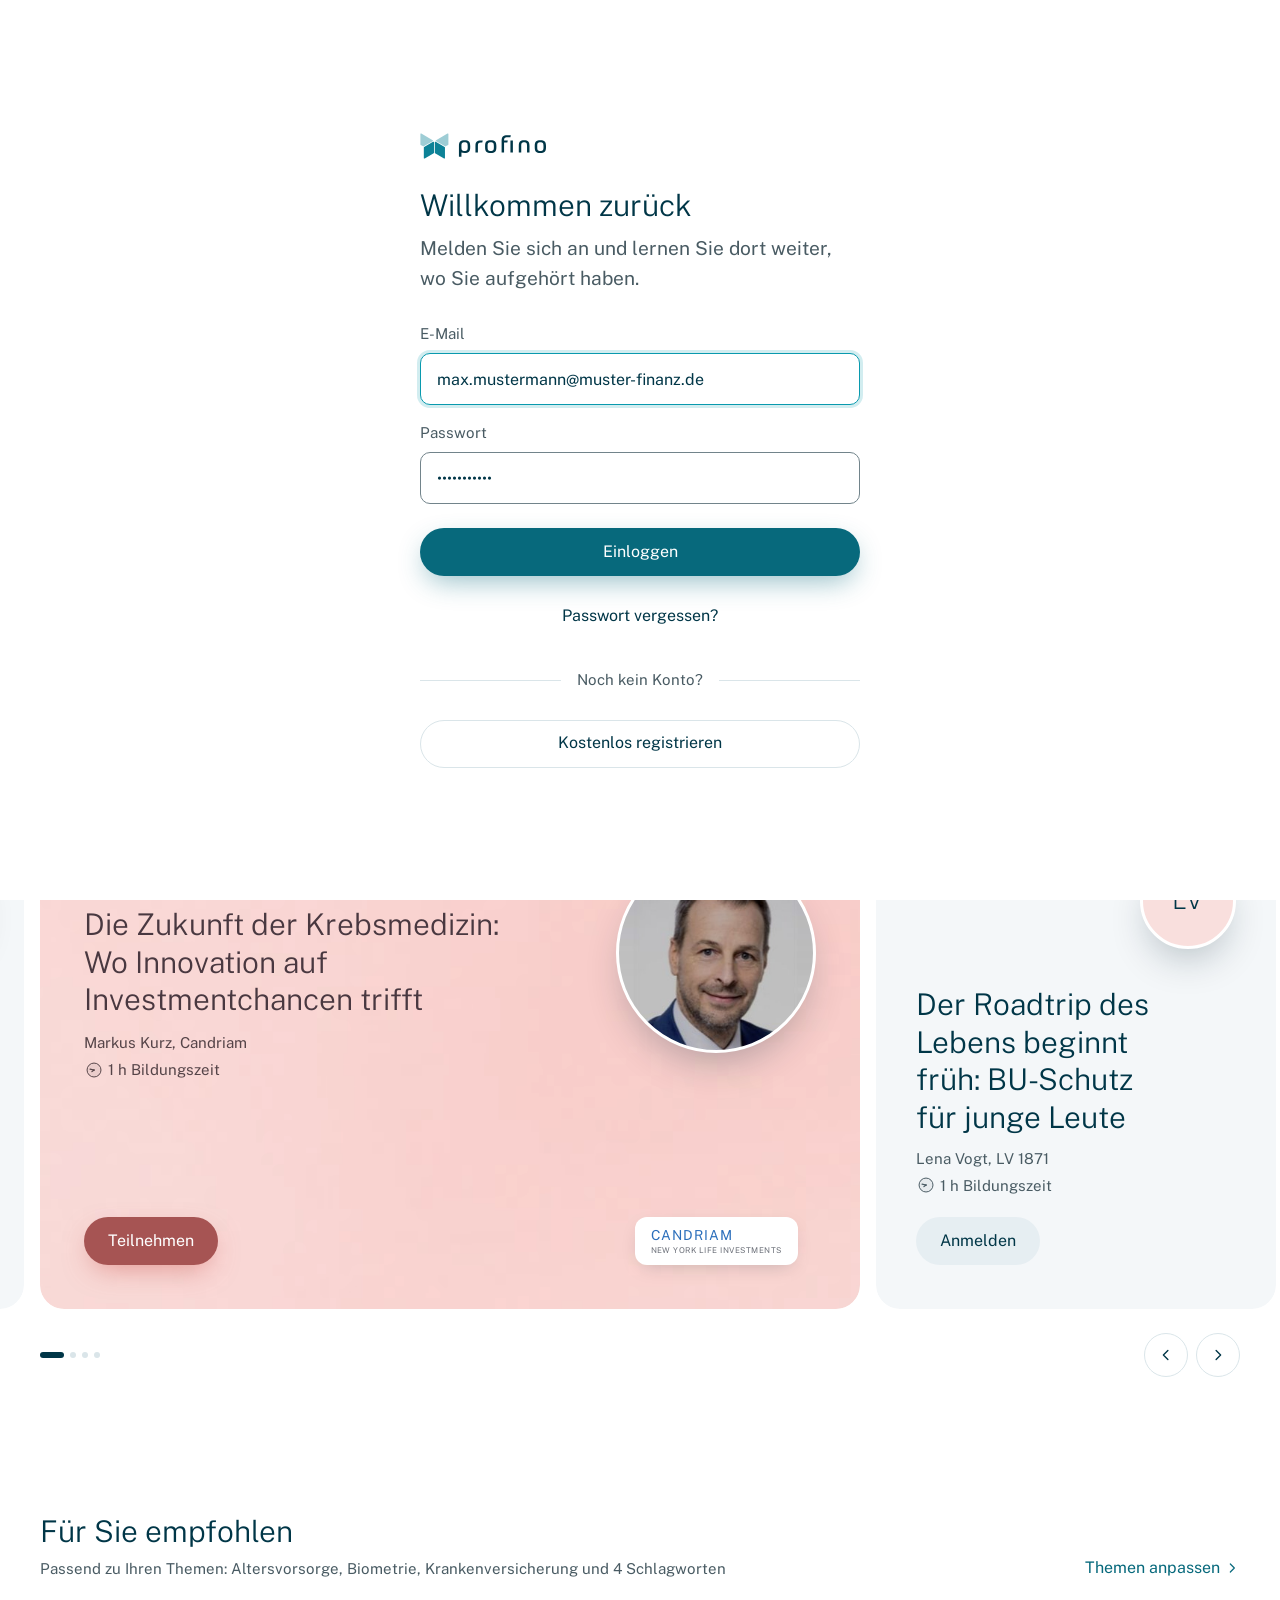
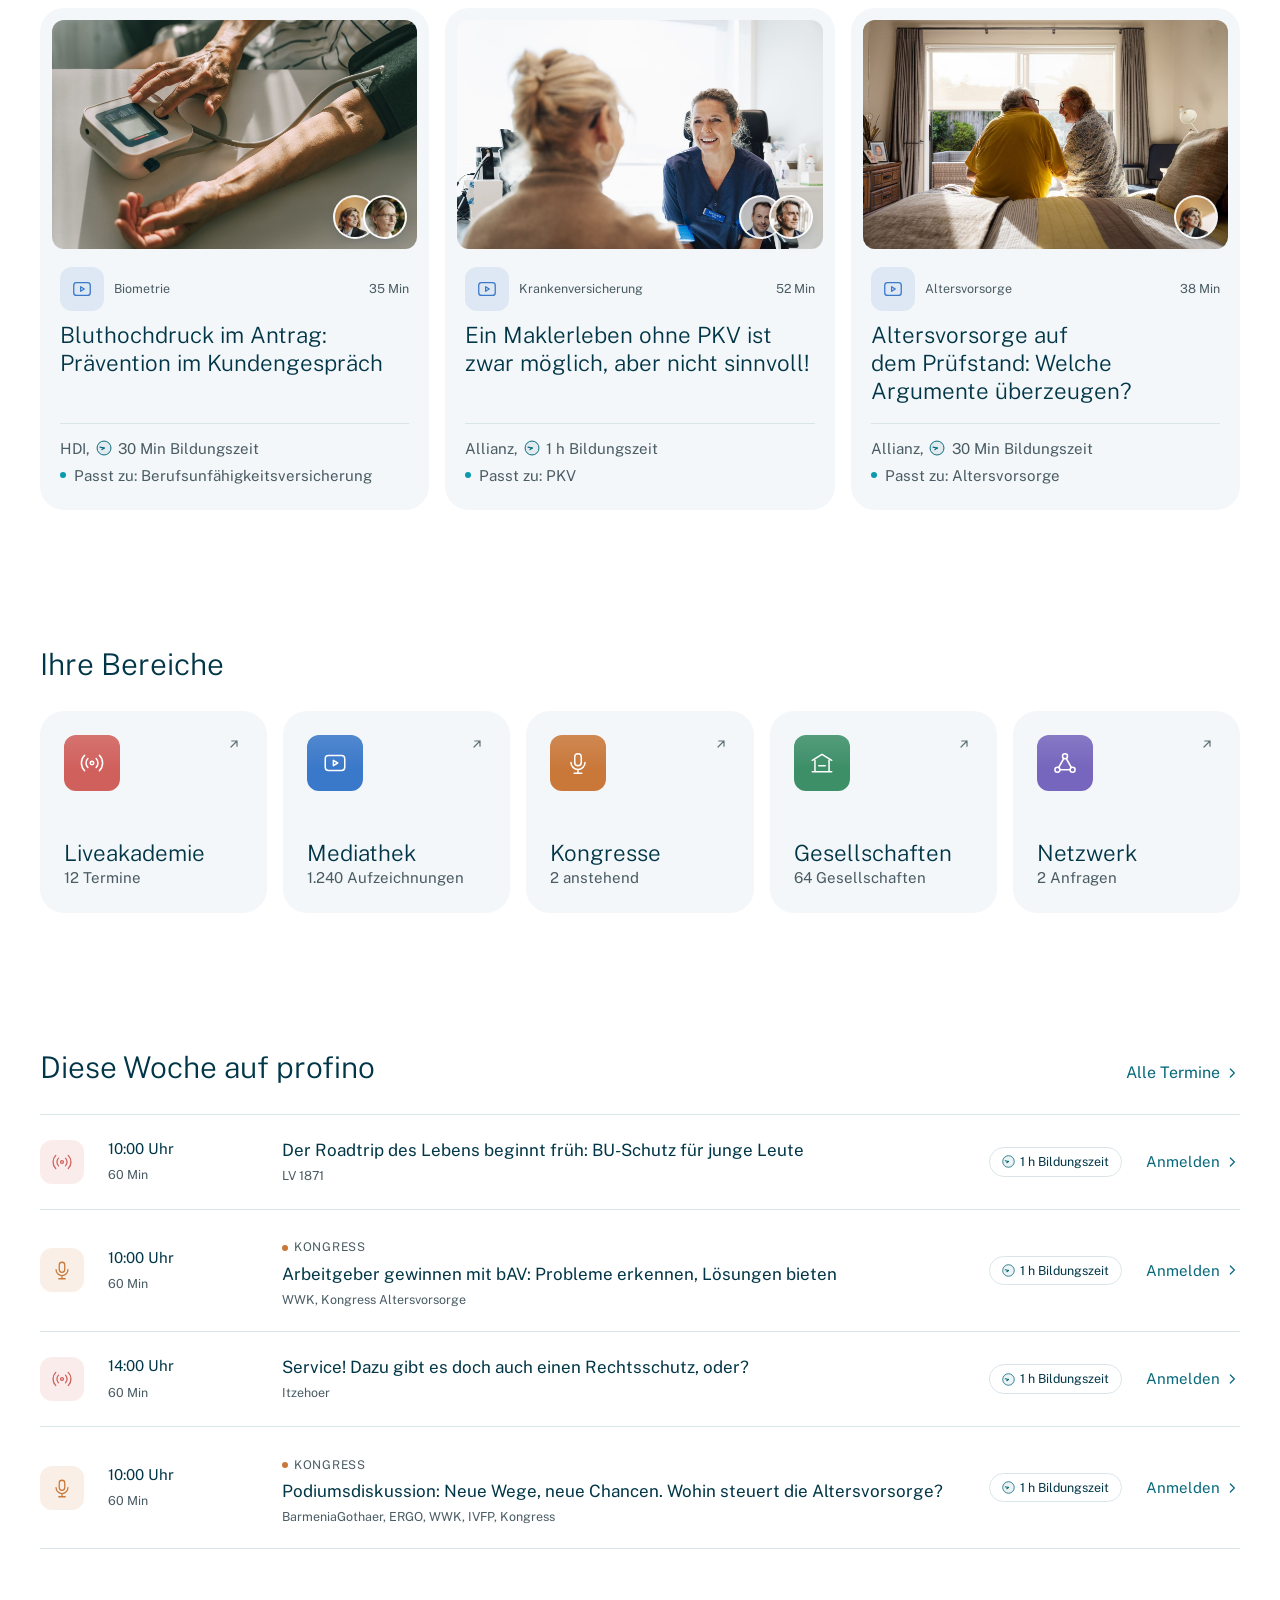
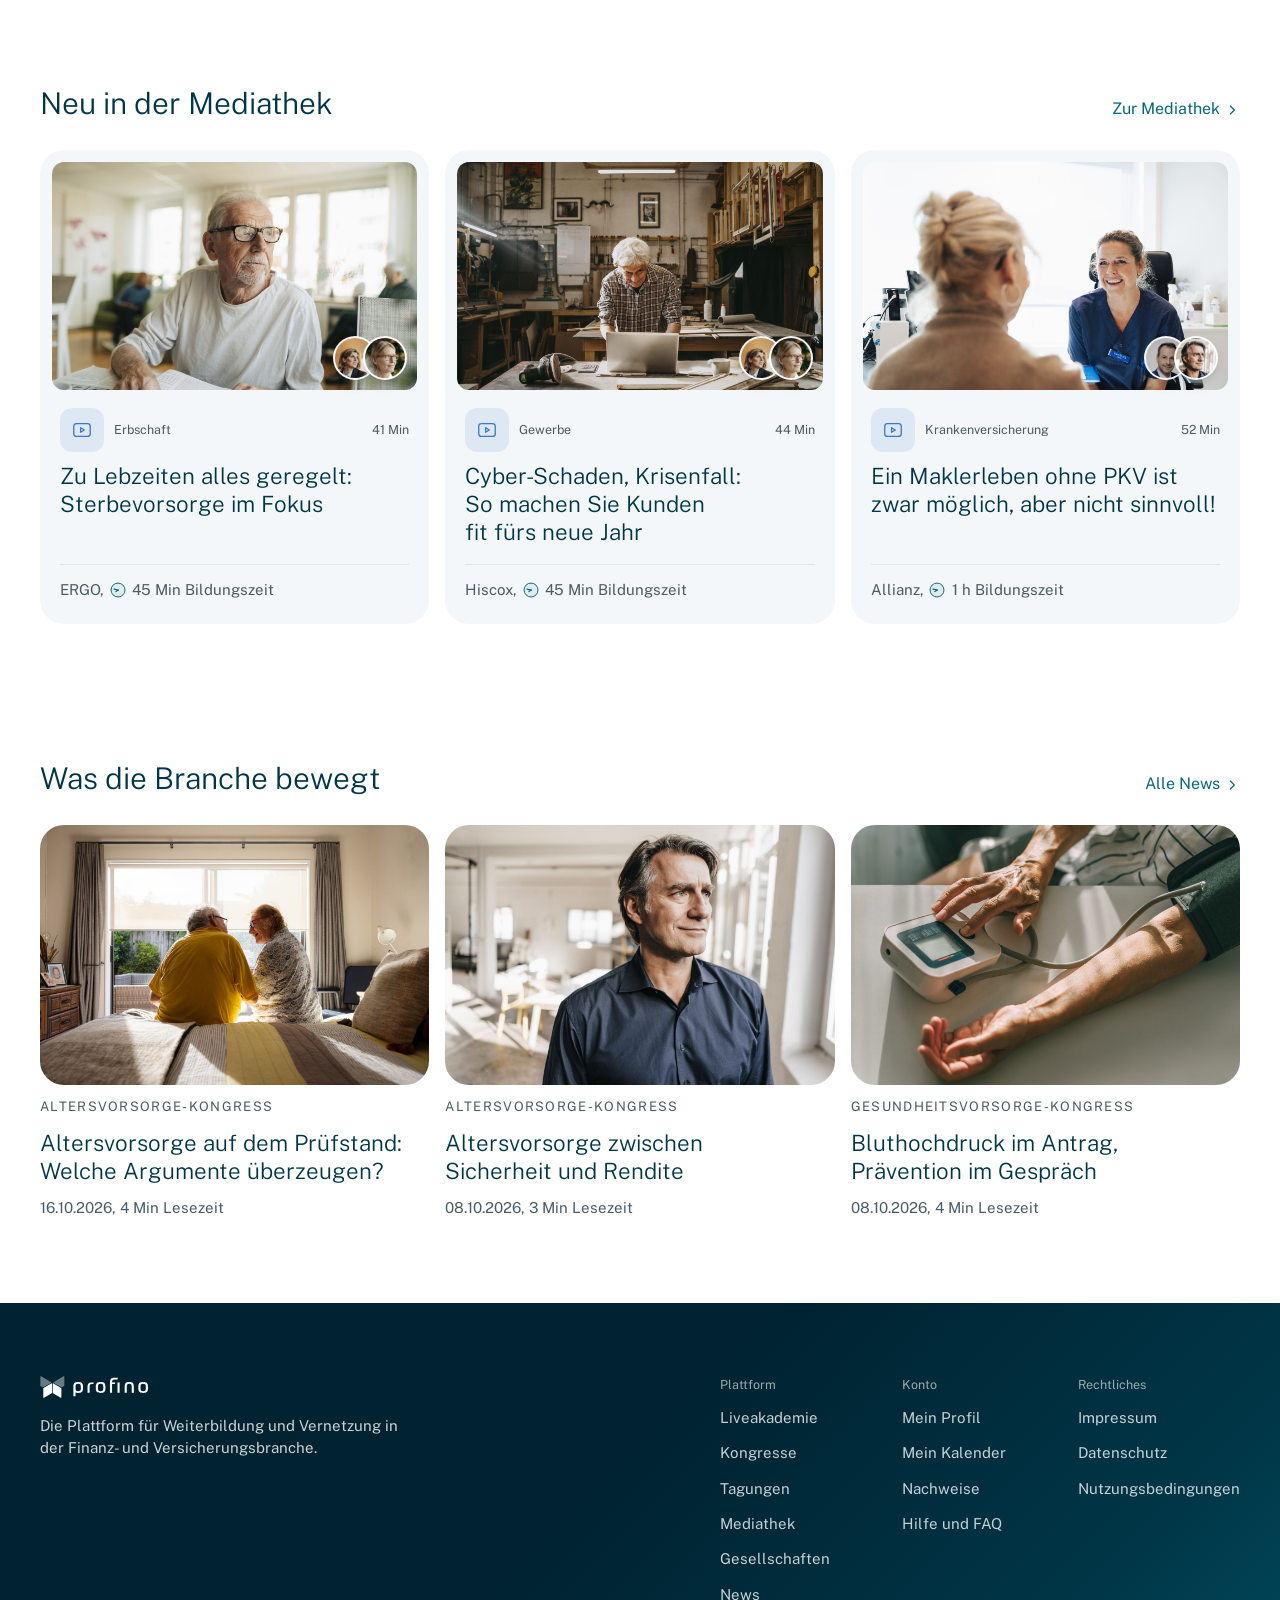
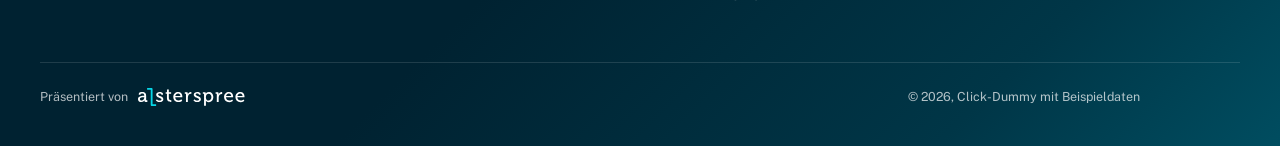
==== commit 26893d63: "Teilnehmendenzahl überall entfernt, nur noch "Live" Webinarraum-Pill, Live-Banner, Chat-Tab "Persone" ====
--- a/portal.html
+++ b/portal.html
@@ -1726,7 +1726,7 @@
 ${isLive()?`<section class="wrap"><a class="livebig2 rv has-bgv" href="#webinar">${bgv('live')}
  <div class="lb-txt"><span class="pill pill-glass" style="align-self:flex-start"><span class="dot pulse"></span>Jetzt live, seit 12:00 Uhr</span><h2>Die Zukunft der Krebsmedizin: Wo Innovation auf Investmentchancen trifft</h2>
   <div class="lb-prog"><div class="lb-bar"><i style="width:37%"></i></div><span class="small">Noch 38 Min, 1 h Bildungszeit</span></div>
-  <div class="lb-cta"><span class="btn btn-white">Jetzt teilnehmen</span><span class="lb-crowd"><span class="lb-st"><span class="av s">SW</span><span class="av s">JA</span><span class="av s">PL</span></span><span class="small">214 Teilnehmende</span></span></div></div>
+  <div class="lb-cta"><span class="btn btn-white">Jetzt teilnehmen</span></div></div>
  <div class="lb-spk">${portrait('128px')}<div class="lb-nm"><b>Markus Kurz</b><span class="small">Senior Sales Manager</span></div><div class="lb-by"><span class="caption">Präsentiert von</span>${sender}</div></div>
 </a></section>`:nextBig()}
 <div class="wrap"><button class="demo-sw caption" data-livesw>Vorschau: ${isLive()?'Zustand ohne Live-Webinar':'Zustand mit Live-Webinar'} anzeigen</button></div>
@@ -1775,13 +1775,13 @@
 <div class="wrap"><nav class="breadcrumb"><a href="#live">Liveakademie</a>${ICON.chev}<span>Jetzt live</span></nav>
 <div class="livegrid"><div>
  <div class="player brand rv"><div style="position:absolute;left:24px;top:24px">${sender}</div>${portrait('min(230px,40%)')}
-  <div class="pl-bottom"><span class="pill pill-live"><span class="dot pulse" style="background:var(--on-live)"></span>Live, <span id="viewers" class="tnum">214</span> Teilnehmende</span><span style="display:flex;gap:8px"><button class="glassbtn" id="muteBtn" aria-label="Ton aus" aria-pressed="false"><svg viewBox="0 0 24 24" fill="none" stroke="currentColor" stroke-width="1.6" stroke-linecap="round" stroke-linejoin="round"><path d="M4 9.5h3.5L12 5.5v13l-4.5-4H4z"/><path class="w1" d="M15.5 9a4 4 0 0 1 0 6"/><path class="w2" d="M18 6.5a7.5 7.5 0 0 1 0 11"/><path class="mx" d="m16 9.5 5 5m0-5-5 5"/></svg></button><button class="glassbtn" id="fsBtn" aria-label="Vollbild"><svg viewBox="0 0 24 24" fill="none" stroke="currentColor" stroke-width="1.6" stroke-linecap="round" stroke-linejoin="round"><path d="M4 9V4h5M20 9V4h-5M4 15v5h5M20 15v5h-5"/></svg></button></span></div></div>
+  <div class="pl-bottom"><span class="pill pill-live"><span class="dot pulse" style="background:var(--on-live)"></span>Live</span><!-- 16.11. (Niels): keine Teilnehmendenzahl --><span style="display:flex;gap:8px"><button class="glassbtn" id="muteBtn" aria-label="Ton aus" aria-pressed="false"><svg viewBox="0 0 24 24" fill="none" stroke="currentColor" stroke-width="1.6" stroke-linecap="round" stroke-linejoin="round"><path d="M4 9.5h3.5L12 5.5v13l-4.5-4H4z"/><path class="w1" d="M15.5 9a4 4 0 0 1 0 6"/><path class="w2" d="M18 6.5a7.5 7.5 0 0 1 0 11"/><path class="mx" d="m16 9.5 5 5m0-5-5 5"/></svg></button><button class="glassbtn" id="fsBtn" aria-label="Vollbild"><svg viewBox="0 0 24 24" fill="none" stroke="currentColor" stroke-width="1.6" stroke-linecap="round" stroke-linejoin="round"><path d="M4 9V4h5M20 9V4h-5M4 15v5h5M20 15v5h-5"/></svg></button></span></div></div>
  <div style="display:flex;gap:12px;align-items:center;margin-top:24px" class="rv">${ik('live')}<span class="small muted">Liveakademie, Candriam</span></div>
  <h1 class="h-page rv" style="margin:14px 0 8px">Die Zukunft der Krebsmedizin: Wo Innovation auf Investmentchancen trifft</h1>
  <p class="small muted rv">Markus Kurz, seit 14:00 Uhr, 1 h Bildungszeit</p>
 </div>
 <aside class="chatpanel rv">
- <div class="seg" id="segChat"><span class="thumb"></span><button class="on">Chat</button><button>Fragen 12</button><button>Personen 214</button></div>
+ <div class="seg" id="segChat"><span class="thumb"></span><button class="on">Chat</button><button>Fragen 12</button><button>Personen</button></div>
  <div class="pinned"><div class="caption muted" style="margin-bottom:6px">Angeheftet</div>${lcLine(['ref','Markus Kurz','Die Folien stelle ich Ihnen nach dem Webinar im Candriam-Profil bereit.','14:02'])}</div>
  <div class="stream" id="stream">${LIVECHAT.map(lcLine).join('')}</div>
  <form class="inputpill" id="lcForm"><input id="lcIn" placeholder="An alle schreiben" autocomplete="off"><button class="sendbtn" aria-label="Senden">${ICON.send}</button></form>
@@ -2170,7 +2170,7 @@
  $$('.ring[data-done]').forEach(r=>setTimeout(()=>r.classList.add('done'),1500));/* Prototyp: Klick auf den Ring zeigt den Zustand Ziel erreicht */$$('.bz .ring').forEach(r=>{r.style.cursor='pointer';r.insertAdjacentHTML('afterbegin','<title>Vorschau: Jahresziel erreicht</title>');r.onclick=()=>r.classList.toggle('done')});
  setTimeout(()=>{$$('.ring .fg').forEach(c=>c.style.strokeDashoffset=c.dataset.off);$$('.bar i[data-w]').forEach(b=>b.style.width=b.dataset.w)},250);
  const lf=$('#lcForm');if(lf){const st=$('#stream');st.scrollTop=1e6;lf.onsubmit=e=>{e.preventDefault();const v=$('#lcIn').value.trim();if(!v)return;st.insertAdjacentHTML('beforeend',lcLine(['p','Florian Hierholzer',v,'jetzt']));$('#lcIn').value='';st.scrollTop=1e6};
-  clearInterval(window.lcT);const extra=[['p','Katrin Vogel','Wie sieht es mit Nachhaltigkeitskriterien aus?'],['p','Lukas Brandt','Super Einordnung, danke!'],['ref','Markus Kurz','Gute Frage, dazu gleich mehr.']];let k=0;window.lcT=setInterval(()=>{if(route!=='webinar'||k>=extra.length){clearInterval(window.lcT);return}const s=$('#stream');s.insertAdjacentHTML('beforeend',lcLine([...extra[k++],'jetzt']));s.scrollTop=1e6;const v=$('#viewers');v.textContent=+v.textContent+Math.ceil(Math.random()*3)},4200)}
+  clearInterval(window.lcT);const extra=[['p','Katrin Vogel','Wie sieht es mit Nachhaltigkeitskriterien aus?'],['p','Lukas Brandt','Super Einordnung, danke!'],['ref','Markus Kurz','Gute Frage, dazu gleich mehr.']];let k=0;window.lcT=setInterval(()=>{if(route!=='webinar'||k>=extra.length){clearInterval(window.lcT);return}const s=$('#stream');s.insertAdjacentHTML('beforeend',lcLine([...extra[k++],'jetzt']));s.scrollTop=1e6;},4200)}
  const pb=$('#playBtn');if(pb){let p=0,on=false;const vt=$('#vToggle'),box=pb.closest('.video');
   const tick=()=>{p+=.004;if(p>=1){p=1;stop()}$('#vbar').style.width=p*100+'%';const s=Math.round(p*2460);$('#tc').textContent=`${Math.floor(s/60)}:${String(s%60).padStart(2,'0')} / 41:00`};
   const start=()=>{if(p>=1)p=0;on=true;box.classList.add('playing');vt.setAttribute('aria-label','Pausieren');pb.setAttribute('aria-label','Pausieren');clearInterval(window.vT);window.vT=setInterval(()=>{if(!$('#vbar')){clearInterval(window.vT);return}tick()},120)};
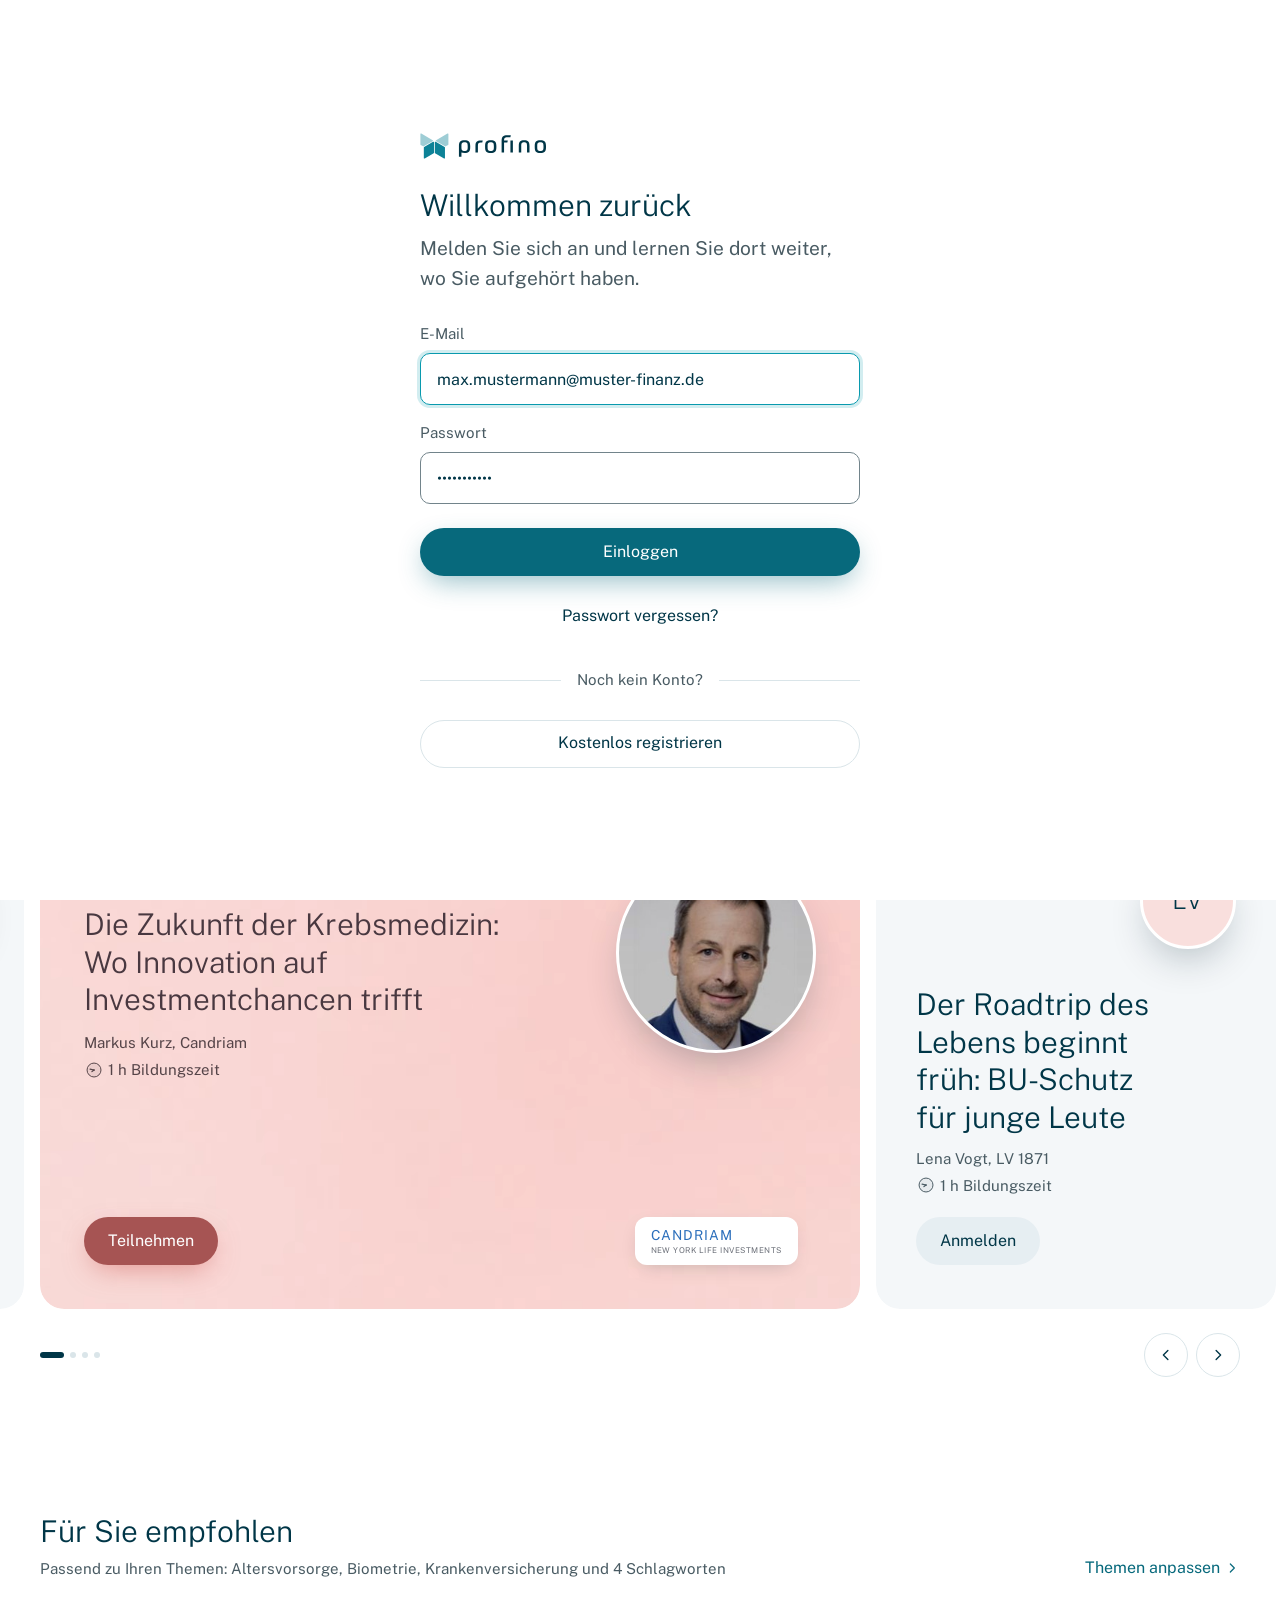
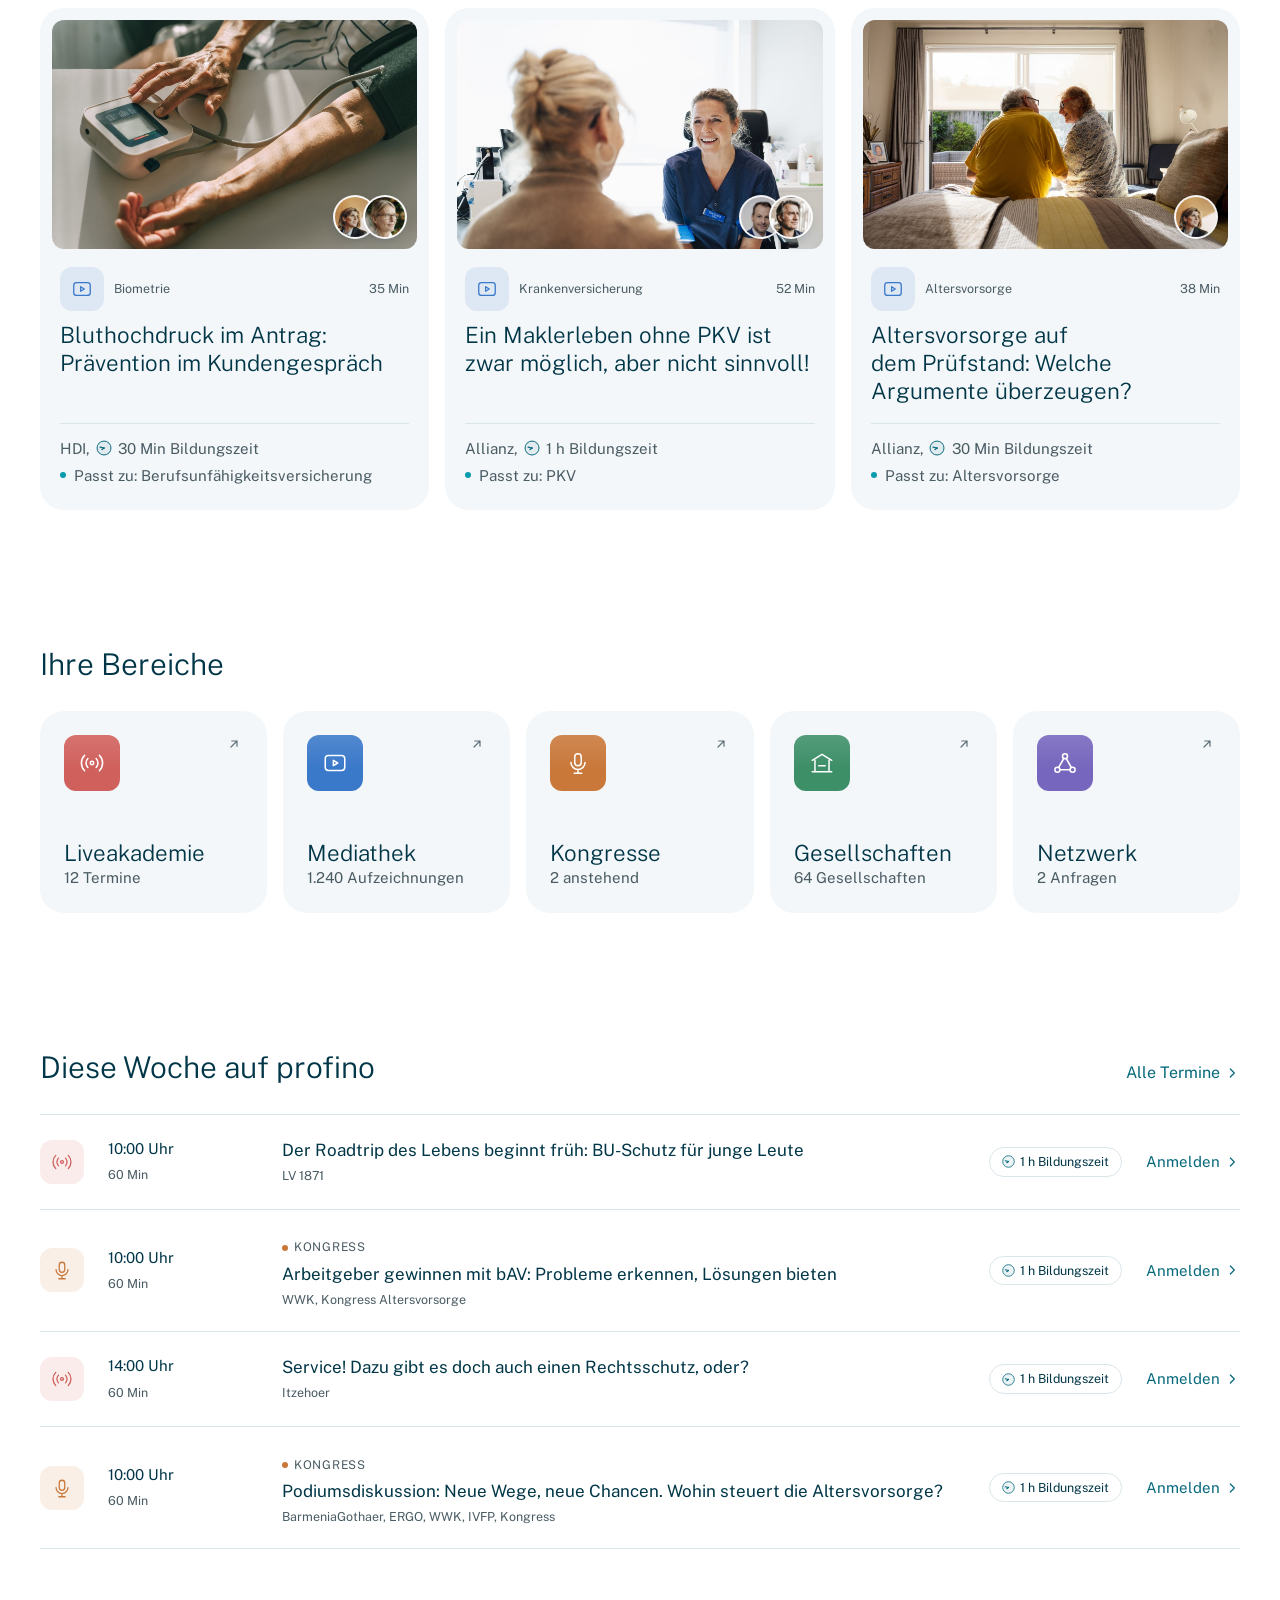
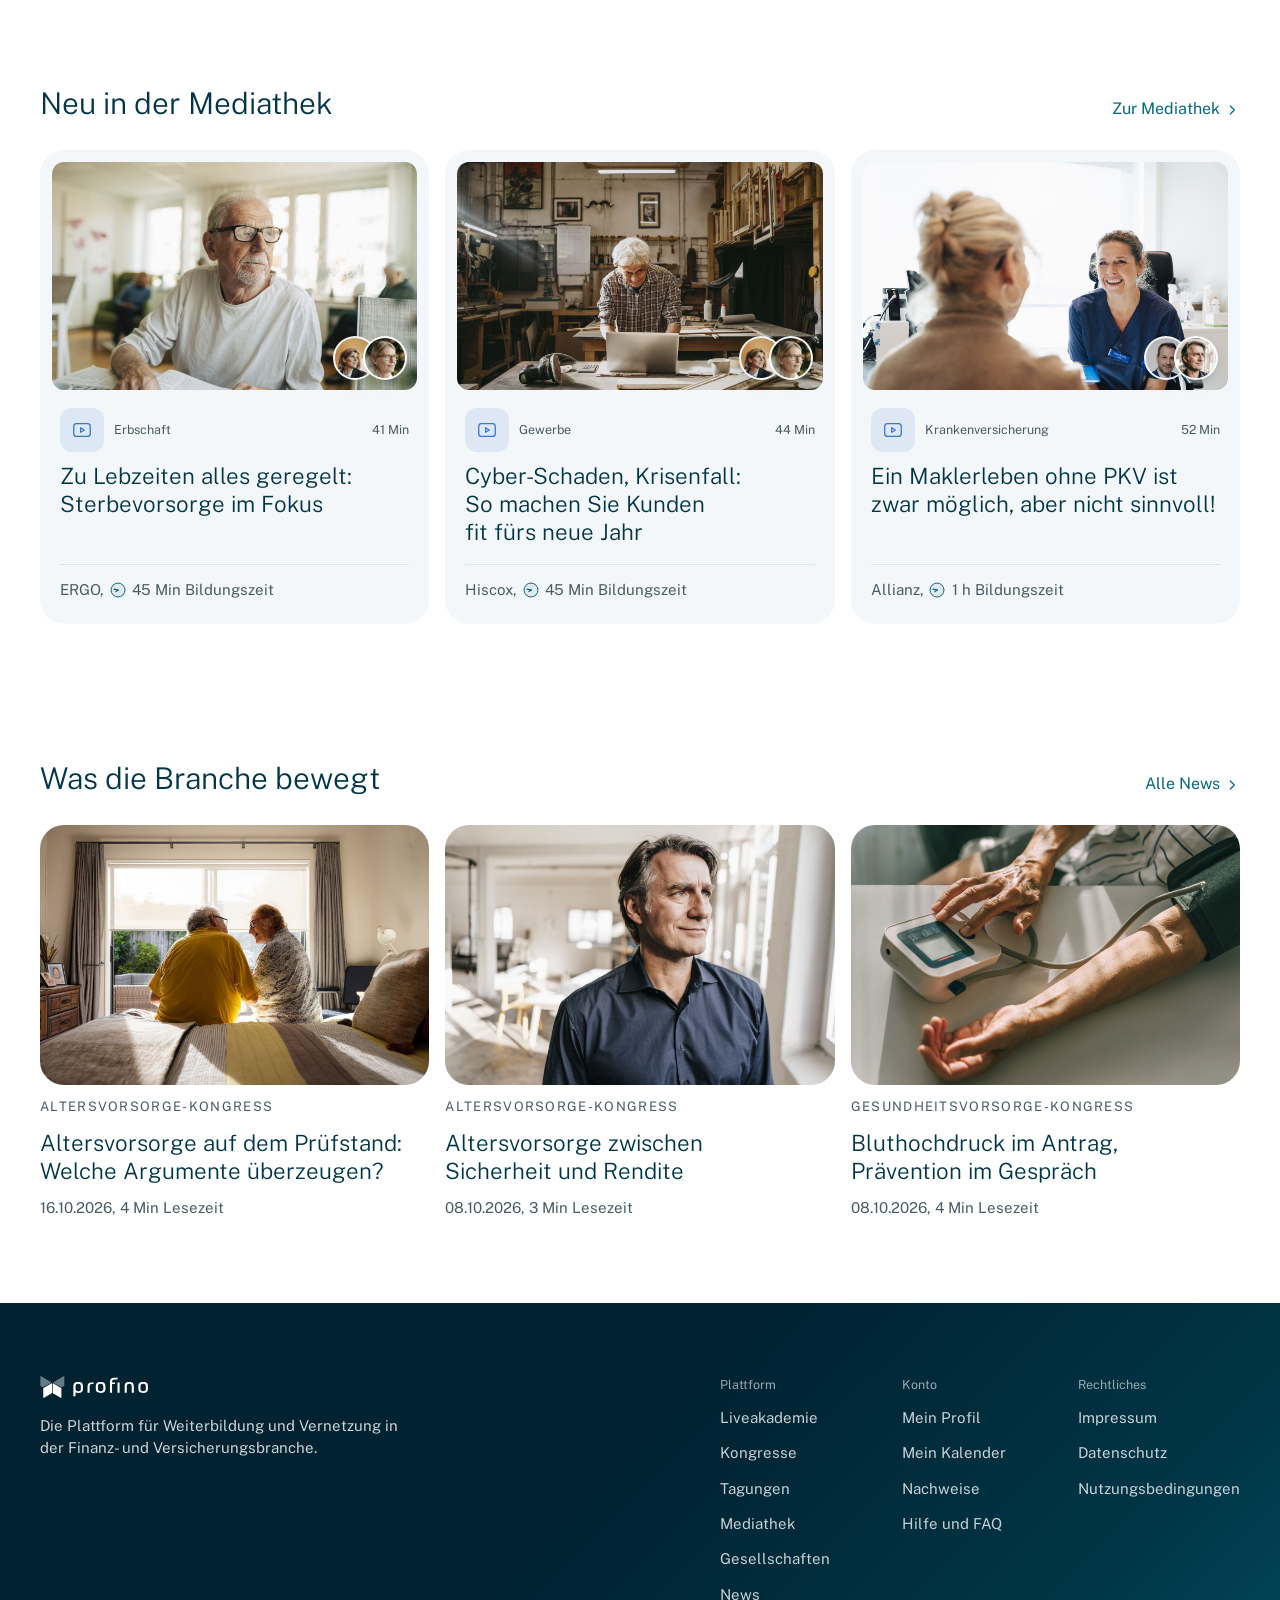
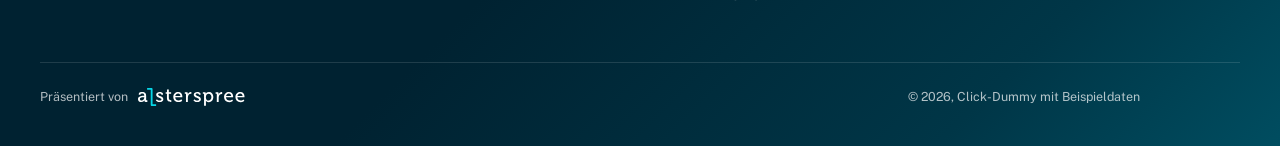
==== commit e8d8fe98: "Gesellschaften: "Ansprechperson online · Jetzt Nachricht schreiben", Online-Status einheitlich gende" ====
--- a/portal.html
+++ b/portal.html
@@ -1851,7 +1851,7 @@
 <section class="sec">${head('Weitere aus dem Archiv','Alle Kongresse','#kongresse')}<div class="archive">${more.map(archCard).join('')}</div></section></div>`};
 V.messehalle=()=>`
 <section class="wrap pagehead"><h1 class="display rv">Gesellschaften</h1><p class="rv">Versicherer, Verbünde und Finanzdienstleister mit Unterlagen, Webinaren und direkten Ansprechpartnern.</p></section>
-<section class="wrap"><div class="hstats rv"><span><b class="n">64</b> Gesellschaften</span><span><i class="odot"></i><b class="n">18</b> Ansprechpartner online</span><span><b class="n">6</b> Webinare heute</span></div>
+<section class="wrap"><div class="hstats rv"><span><b class="n">64</b> Gesellschaften</span><span><i class="odot"></i><b class="n">18</b> Ansprechpersonen online</span><span><b class="n">6</b> Webinare heute</span></div>
 <div class="hgrid rv" id="hgrid"></div></section>
 <section class="wrap sec"><div class="head rv exhead"><h2 class="h-section">Alle Gesellschaften</h2><label class="searchbar" style="margin:0;min-height:48px;width:min(360px,100%)">${ICON.search}<input id="exq" placeholder="Gesellschaft suchen"></label></div>
 <div class="az rv" id="az">${['Alle','A','E','H','R','W'].map((l,i)=>`<button class="${i?'':'on'}">${l}</button>`).join('')}</div>
@@ -2226,12 +2226,12 @@
 ['ARAG','ARAG','Rechtsschutz als Türöffner: Leitfaden und Flyer','CN','Clara Neumann','Maklerbetreuerin','online'],
 ['BarmeniaGothaer','BarmeniaGothaer','Krankenzusatz: neue Bausteine 2027','FS','Felix Schmitt','Maklerbetreuer','offline'],
 ['LV 1871','LV 1871','Junge Kunden absichern: BU-Starter','KM','Katrin Meyer','Maklerbetreuerin','online']];
-/* 16.11. (Niels): an Messeständen nur anzeigen, DASS jemand online ist – keine konkrete Person. Namentliche Ansprechpartner = Vision (nächste Ausbaustufe). */
+/* 16.11. (Niels): an Messeständen nur anzeigen, DASS jemand online ist (Text: "Ansprechperson online · Jetzt Nachricht schreiben") – keine konkrete Person. Namentliche Ansprechpartner = Vision (nächste Ausbaustufe). */
 const GENERIC_AV='<svg viewBox="0 0 24 24" fill="none" stroke="currentColor" stroke-width="1.6" stroke-linecap="round" stroke-linejoin="round" aria-hidden="true" style="width:20px;height:20px"><circle cx="12" cy="8.5" r="3.5"/><path d="M5 19.5a7 7 0 0 1 14 0"/></svg>';
 let hallOn=0;
 function initHall(){const g=$('#hgrid');if(!g)return;
- const st=s=>s==='online'?'<i class="odot"></i><span class="hst-l">Ansprechpartner online</span><span class="hst-s">Jetzt erreichbar</span>':s==='offline'?'':s;
- g.innerHTML=HALL.map((h,k)=>`<article class="ht" tabindex="0" role="button" aria-label="${h[1]}" data-k="${k}"><div class="hmin"><span class="hl">${LOGOS[h[0]]}</span>${st(h[6])?`<span class="hst">${st(h[6])}</span>`:''}</div><div class="hmax"><span class="eyebrow" style="color:rgba(255,255,255,.8)">${k===0?'Gesellschaft des Tages':'Im Fokus'}</span><span class="hlogo">${LOGOS[h[0]]}</span><div><h2 class="h-title">${h[1]}</h2><p class="small" style="opacity:.85;margin-top:6px">${h[2]}</p></div><div class="hfoot">${h[6]==='online'?`<span class="hperson"><span class="av on">${GENERIC_AV}</span><span class="small">Jemand von ${h[1].split(' ')[0]} ist online<br><span style="opacity:.75">Jetzt ansprechbar</span></span></span>`:'<span></span>'}<a class="btn btn-white btn-sm" href="#stand" data-st="${h[0]}">Zum Profil</a></div></div></article>`).join('');
+ const st=s=>s==='online'?'<i class="odot"></i><span class="hst-l">Ansprechperson online</span><span class="hst-s">Jetzt erreichbar</span>':s==='offline'?'':s;
+ g.innerHTML=HALL.map((h,k)=>`<article class="ht" tabindex="0" role="button" aria-label="${h[1]}" data-k="${k}"><div class="hmin"><span class="hl">${LOGOS[h[0]]}</span>${st(h[6])?`<span class="hst">${st(h[6])}</span>`:''}</div><div class="hmax"><span class="eyebrow" style="color:rgba(255,255,255,.8)">${k===0?'Gesellschaft des Tages':'Im Fokus'}</span><span class="hlogo">${LOGOS[h[0]]}</span><div><h2 class="h-title">${h[1]}</h2><p class="small" style="opacity:.85;margin-top:6px">${h[2]}</p></div><div class="hfoot">${h[6]==='online'?`<span class="hperson"><span class="av on">${GENERIC_AV}</span><span class="small">Ansprechperson online<br><span style="opacity:.75">Jetzt Nachricht schreiben</span></span></span>`:'<span></span>'}<a class="btn btn-white btn-sm" href="#stand" data-st="${h[0]}">Zum Profil</a></div></div></article>`).join('');
  const vid=document.createElement('div');vid.className='hvid';vid.innerHTML=bgv('messehalle','l');
  const tiles=$$('.ht',g);
  optLogos(g);
@@ -2486,15 +2486,15 @@
 V.stand=()=>{const s=standData(curSt);const fn=s.name.split(' ')[0];return `
 <div class="wrap"><nav class="breadcrumb"><a href="#messehalle">Gesellschaften</a>${ICON.chev}<span>${s.name}</span></nav>
 <section class="sthero has-bgv rv">${bgv('messehalle','l')}<div class="sthl"><span class="hlogo">${s.logo||`<span class="wm">${s.name}</span>`}</span><h1 class="h-page">${s.name}</h1><p class="sti">${s.topic}</p>
- <div class="stfacts"><span><b>${s.docs}</b> Unterlagen</span><span><b>${s.web}</b> Webinare</span><span>${s.status==='online'?'<i class="odot"></i>Ansprechpartner online':s.status==='offline'?'Ansprechpartner aktuell offline':s.status}</span></div>
+ <div class="stfacts"><span><b>${s.docs}</b> Unterlagen</span><span><b>${s.web}</b> Webinare</span><span>${s.status==='online'?'<i class="odot"></i>Ansprechperson online':s.status==='offline'?'Ansprechperson aktuell offline':s.status}</span></div>
  <div class="stcta"><a class="btn btn-white" href="#nachrichten" data-toast="Unterhaltung mit ${fn} geöffnet">Ansprechpartner kontaktieren</a><button class="btn btn-ghost" data-tog="Gesellschaft gemerkt" data-tog-off="Von der Merkliste entfernt" data-on-label="Gemerkt">Merken</button></div></div>
- <div class="stper">${s.status==='online'?`<div class="stp"><span class="av l on">${GENERIC_AV}</span><div><div>Jemand von ${fn} ist online</div><div class="small">Jetzt ansprechbar</div></div><a class="iconbtn" href="#nachrichten" aria-label="Nachricht an ${fn}" data-toast="Unterhaltung mit ${fn} geöffnet">${ICON.chat}</a></div>`:''}</div>
+ <div class="stper">${s.status==='online'?`<div class="stp"><span class="av l on">${GENERIC_AV}</span><div><div>Ansprechperson online</div><div class="small">Jetzt Nachricht schreiben</div></div><a class="iconbtn" href="#nachrichten" aria-label="Nachricht an ${fn}" data-toast="Unterhaltung mit ${fn} geöffnet">${ICON.chat}</a></div>`:''}</div>
 </section>
 ${s.per.length>2?`<section class="sec-sm" id="stAll">${head('Ansprechpartner '+visionBadge())}<div class="pgrid">${s.per.map(p=>`<div class="pcard rv"><span class="av l${p[2]?' on':''}">${ini(p[0])}</span><div class="pct"><div>${p[0]}</div><div class="small muted">${p[1]}${p[2]?'<span class="sr">, online</span>':''}</div></div><a class="iconbtn" href="#nachrichten" aria-label="Nachricht an ${p[0]}" data-toast="Unterhaltung mit ${p[0]} geöffnet">${ICON.chat}</a></div>`).join('')}</div></section>`:''}
 <section class="sec-sm">${head('Unterlagen')}<div class="stdocs" id="stdocs" data-total="${s.docs}">${DOCS.slice(0,4).map(d=>`<button class="stdoc" data-toast="${d[0]} wird heruntergeladen"><span class="pdf">PDF</span><div><div>${d[0]}</div><div class="caption muted">${d[1]}</div></div><span class="sdl"><svg viewBox="0 0 24 24" fill="none" stroke="currentColor" stroke-width="2" stroke-linecap="round" stroke-linejoin="round" aria-hidden="true"><path d="M12 5v10M7 10.5l5 5 5-5M6 19h12"/></svg></span></button>`).join('')}</div>${s.docs>4?`<div class="prog-ctl"><button class="btn btn-outline btn-sm" data-moredocs>Weitere Unterlagen laden (${s.docs-4})</button></div>`:''}</section>
 <section class="sec-sm">${head('Webinare der Gesellschaft','Alle Termine','#live')}<div class="rows">${WEB.slice(0,3).map(w=>row({...w,prov:fn+', Webinar'})).join('')}</div></section>
 <section class="sec">${head('Aufzeichnungen von '+fn,'Zur Mediathek','#mediathek')}<div class="grid3">${REC.slice(0,3).map(r=>`<div class="rv">${rec({...r,prov:fn})}</div>`).join('')}</div></section>
-<section class="sec-sm">${head('Weitere Gesellschaften','Zu den Gesellschaften','#messehalle')}<div class="stwrap"><div class="stmore rail" id="stRail">${EXH.filter(e=>(e[1]||e[0])!==curSt).map(e=>{const h=HALL.find(x=>x[0]===(e[1]||e[0]));const on=h&&h[6]==='online';return `<a class="htile2" href="#stand" data-st="${e[1]||e[0]}"><span class="hlg">${e[1]?LOGOS[e[1]]:`<span class="wm">${e[0]}</span>`}</span><span class="hinfo"><span class="hn">${e[0]}</span><span class="caption">${on?'<i class="odot"></i>Ansprechpartner online':`${e[3]} Webinare`}</span></span><span class="hgo">${ICON.chev}</span></a>`}).join('')}</div><div class="ctrl" style="justify-content:flex-end;margin-top:16px"><div class="arrows"><button class="arrow prev" data-st-dir="-1" aria-label="Zurück">${ICON.chev}</button><button class="arrow" data-st-dir="1" aria-label="Weiter">${ICON.chev}</button></div></div></div></section></div>`};
+<section class="sec-sm">${head('Weitere Gesellschaften','Zu den Gesellschaften','#messehalle')}<div class="stwrap"><div class="stmore rail" id="stRail">${EXH.filter(e=>(e[1]||e[0])!==curSt).map(e=>{const h=HALL.find(x=>x[0]===(e[1]||e[0]));const on=h&&h[6]==='online';return `<a class="htile2" href="#stand" data-st="${e[1]||e[0]}"><span class="hlg">${e[1]?LOGOS[e[1]]:`<span class="wm">${e[0]}</span>`}</span><span class="hinfo"><span class="hn">${e[0]}</span><span class="caption">${on?'<i class="odot"></i>Ansprechperson online':`${e[3]} Webinare`}</span></span><span class="hgo">${ICON.chev}</span></a>`}).join('')}</div><div class="ctrl" style="justify-content:flex-end;margin-top:16px"><div class="arrows"><button class="arrow prev" data-st-dir="-1" aria-label="Zurück">${ICON.chev}</button><button class="arrow" data-st-dir="1" aria-label="Weiter">${ICON.chev}</button></div></div></div></section></div>`};
 
 /* Mediathek-Filter */
 REC.forEach(r=>r.topic=r.cat);
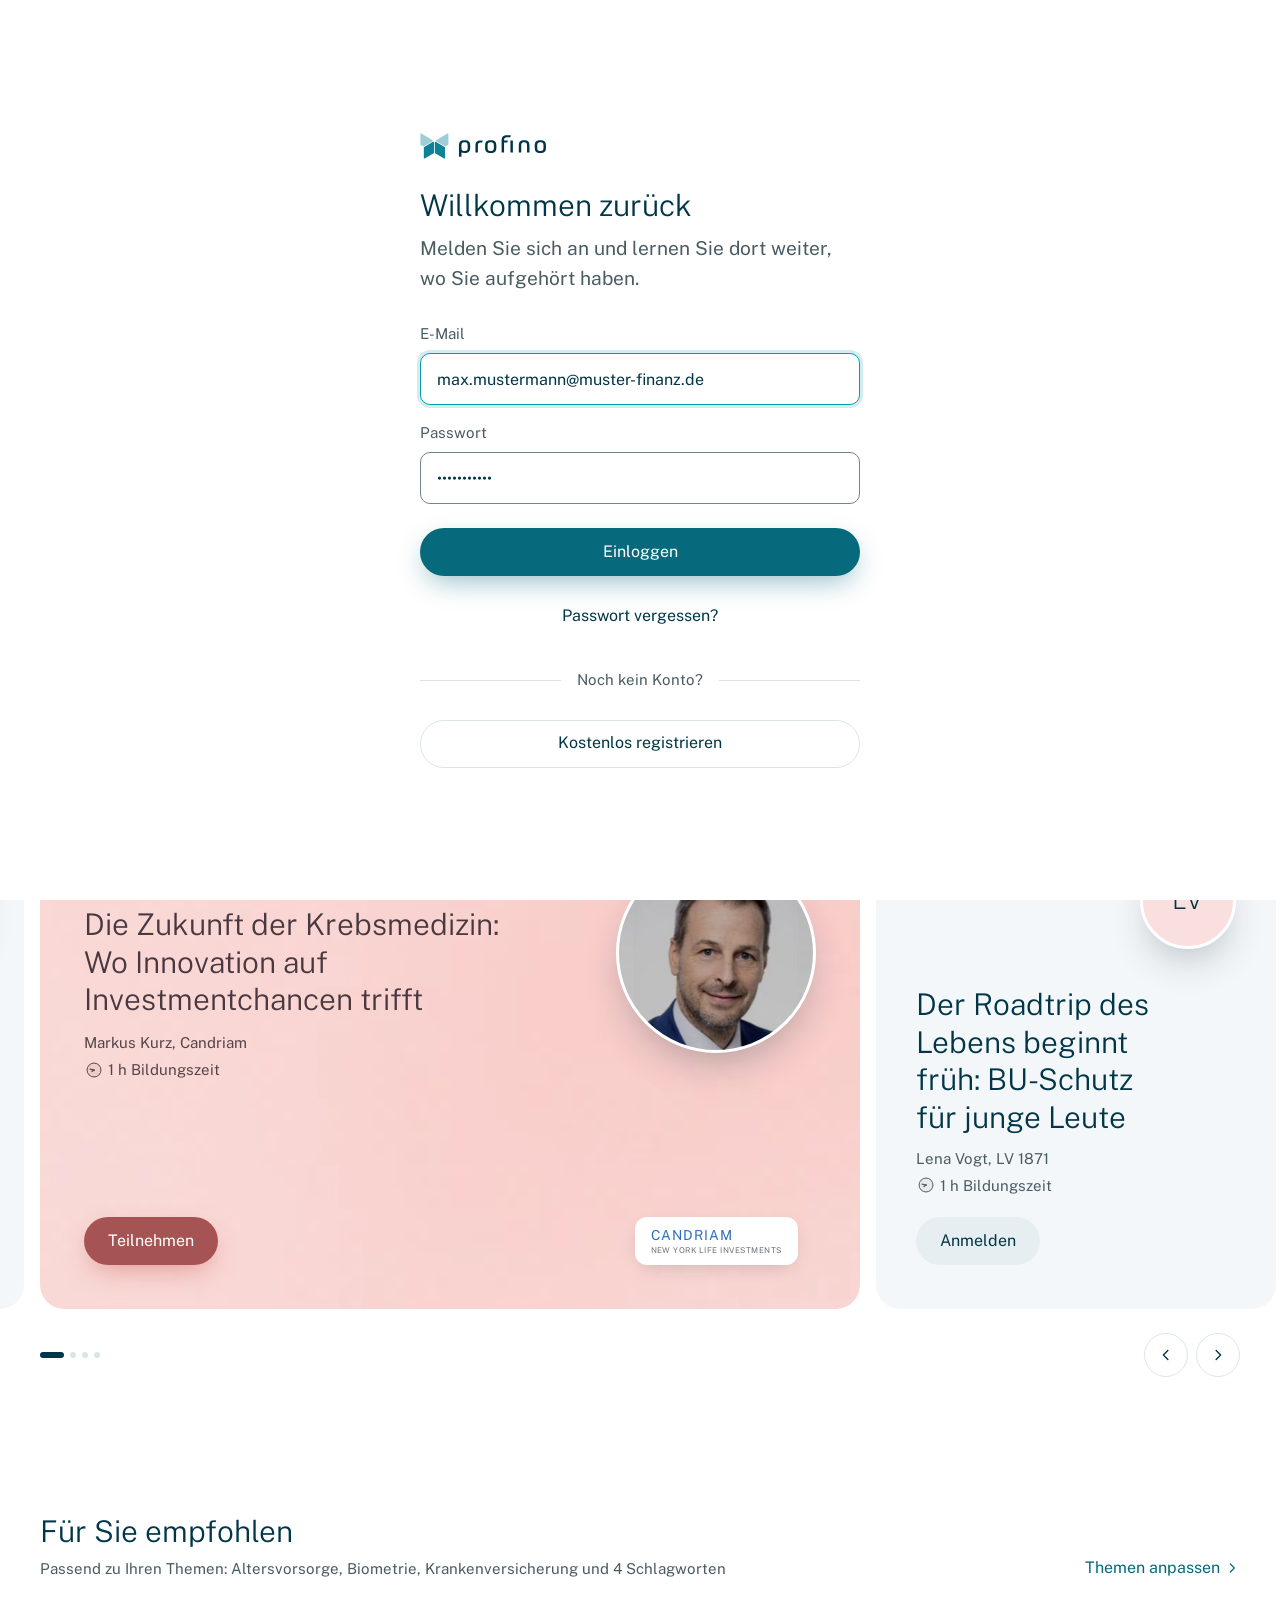
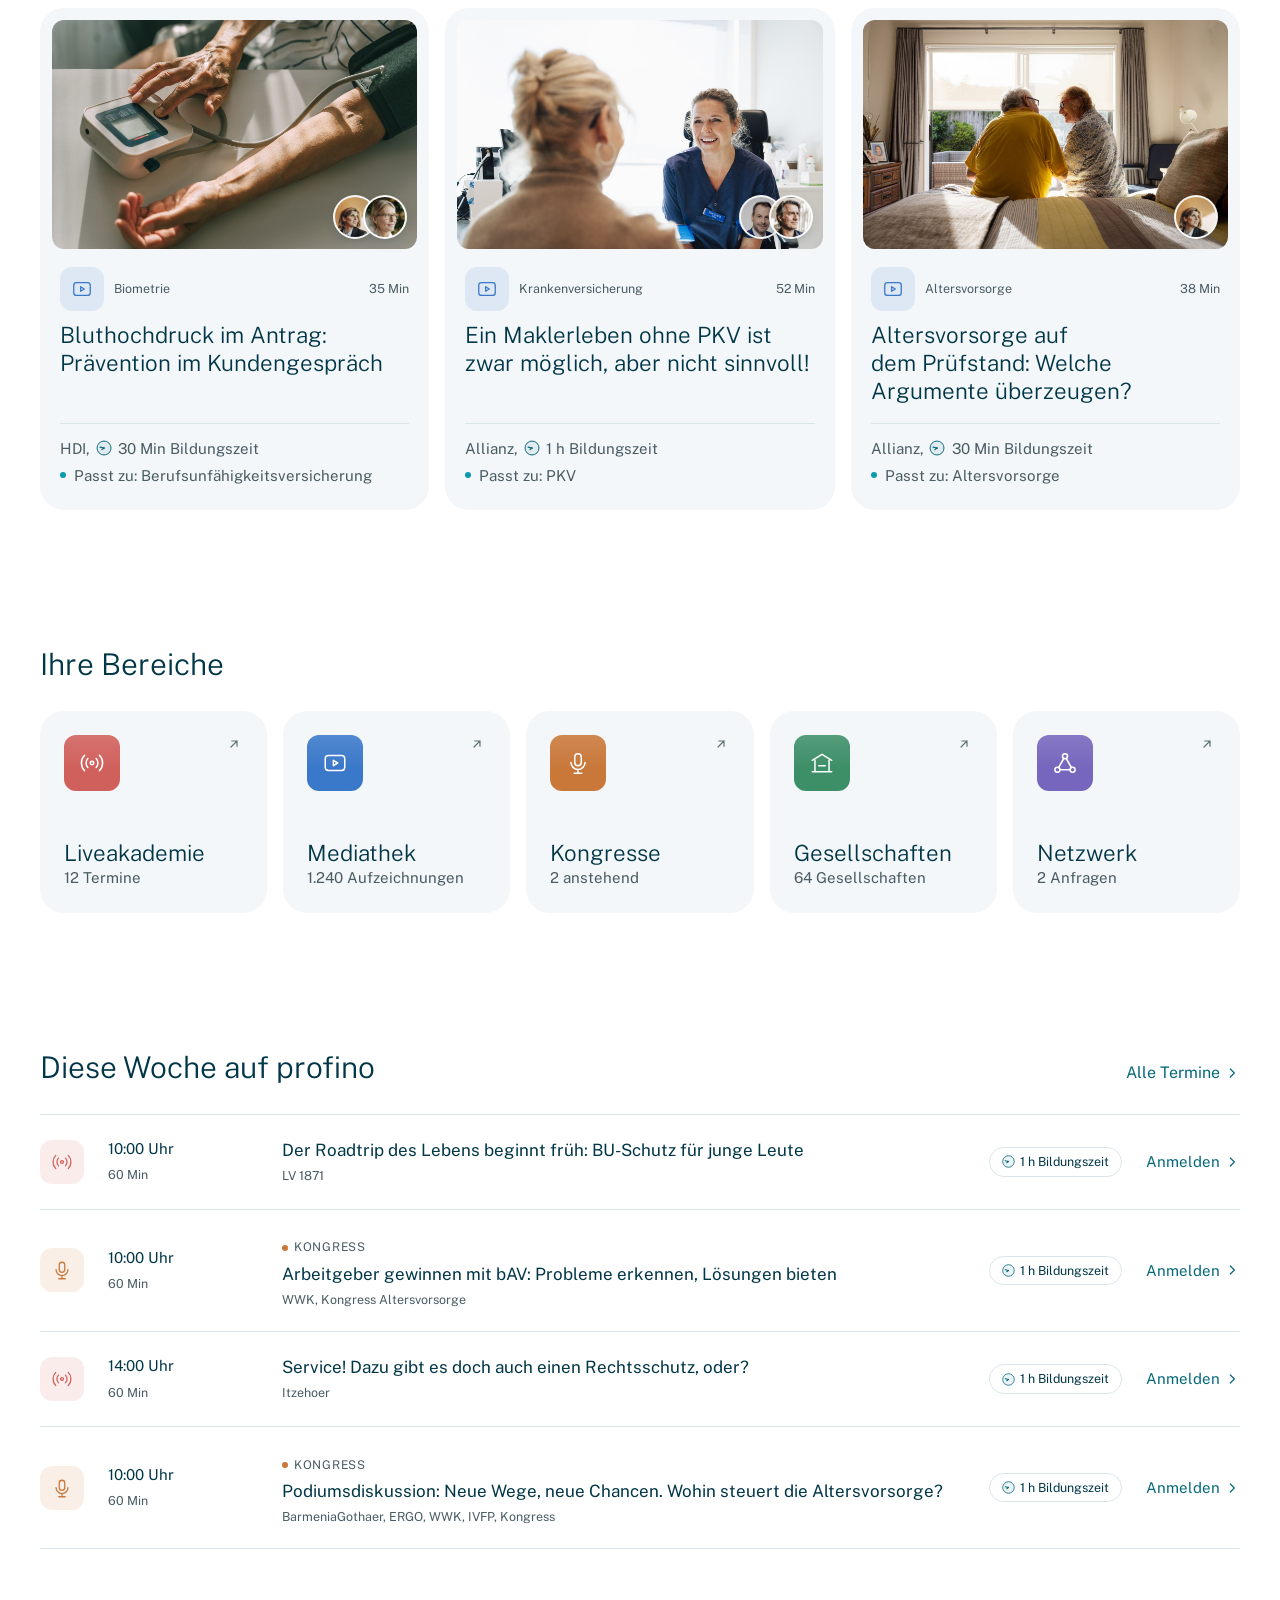
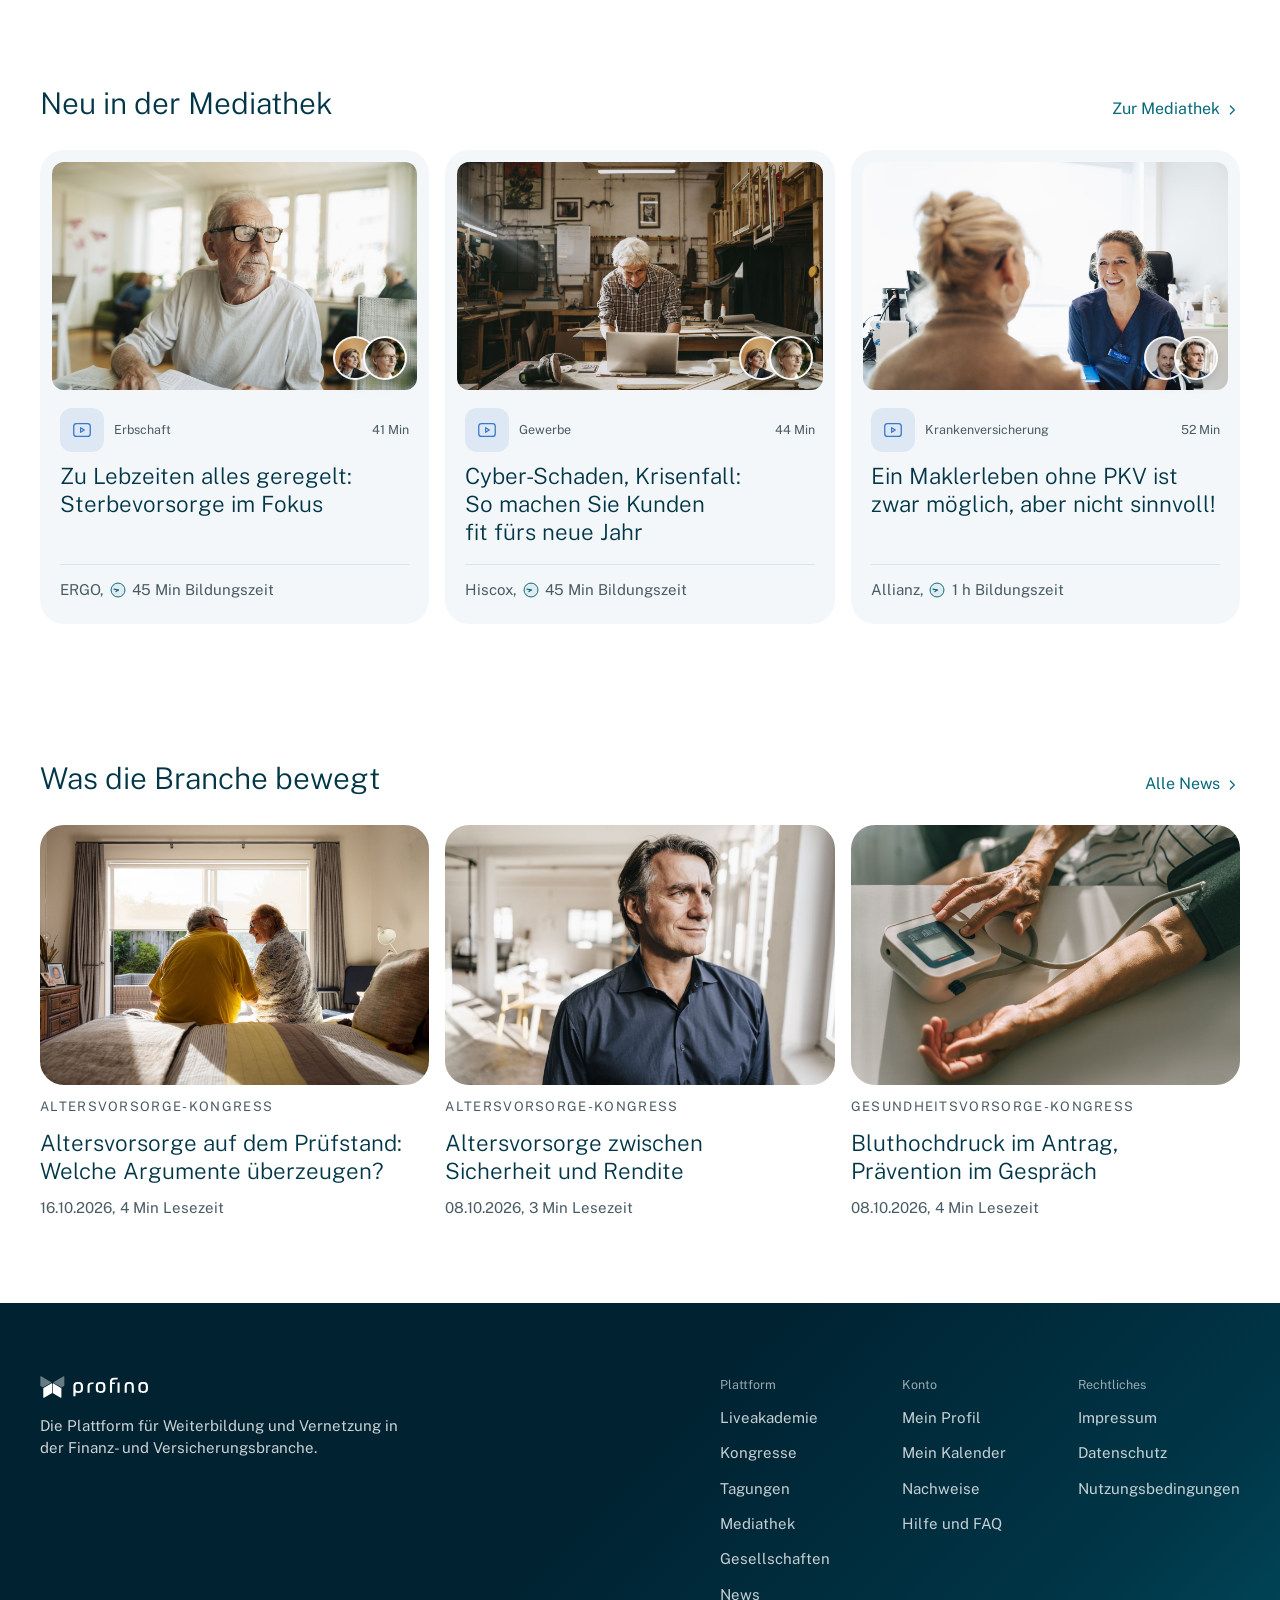
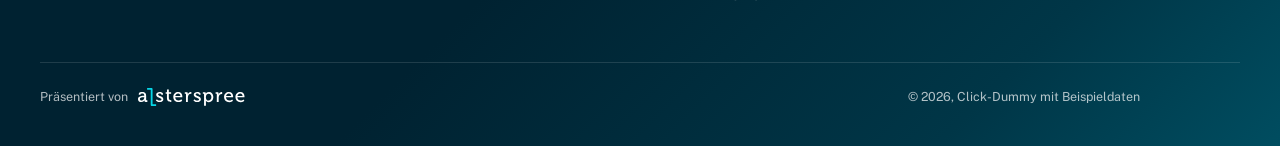
==== commit 9bb5de1a: "Durchgängig "Ansprechperson(en)" statt "Ansprechpartner" in der Oberfläche Co-Authored-By: Claude Op" ====
--- a/portal.html
+++ b/portal.html
@@ -1850,7 +1850,7 @@
 <aside class="actionbox rv"><h3 class="h-title">Auf einen Blick</h3><div class="facts"><div class="fact"><span>Datum</span><span>${x.dat}</span></div><div class="fact"><span>Format</span><span>${x.typ}</span></div><div class="fact"><span>Partner</span><span>${x.partner}</span></div><div class="fact"><span>Aufzeichnungen</span><span>${x.rec.length}</span></div><div class="fact"><span>Bildungszeit</span><span>${clk()}${totS}</span></div></div><a class="btn btn-primary btn-block" href="#video">Erste Aufzeichnung ansehen</a><div style="display:flex;gap:8px"><button class="btn btn-secondary btn-sm" style="flex:1" data-tog="Gemerkt" data-tog-off="Von der Merkliste entfernt" data-on-label="Gemerkt">Merken</button><button class="btn btn-secondary btn-sm" style="flex:1" data-toast="Link kopiert">Teilen</button></div><p class="small muted" style="margin:0">Die Bildungszeit wird gutgeschrieben, sobald Sie eine Aufzeichnung vollständig angesehen haben.</p></aside></div>
 <section class="sec">${head('Weitere aus dem Archiv','Alle Kongresse','#kongresse')}<div class="archive">${more.map(archCard).join('')}</div></section></div>`};
 V.messehalle=()=>`
-<section class="wrap pagehead"><h1 class="display rv">Gesellschaften</h1><p class="rv">Versicherer, Verbünde und Finanzdienstleister mit Unterlagen, Webinaren und direkten Ansprechpartnern.</p></section>
+<section class="wrap pagehead"><h1 class="display rv">Gesellschaften</h1><p class="rv">Versicherer, Verbünde und Finanzdienstleister mit Unterlagen, Webinaren und direkten Ansprechpersonen.</p></section>
 <section class="wrap"><div class="hstats rv"><span><b class="n">64</b> Gesellschaften</span><span><i class="odot"></i><b class="n">18</b> Ansprechpersonen online</span><span><b class="n">6</b> Webinare heute</span></div>
 <div class="hgrid rv" id="hgrid"></div></section>
 <section class="wrap sec"><div class="head rv exhead"><h2 class="h-section">Alle Gesellschaften</h2><label class="searchbar" style="margin:0;min-height:48px;width:min(360px,100%)">${ICON.search}<input id="exq" placeholder="Gesellschaft suchen"></label></div>
@@ -2394,7 +2394,7 @@
 if(LI_DONE){BP.exp.push(...LI_DATA.exp);BP.cert.push(...LI_DATA.cert);BP.skills.push(...LI_DATA.skills);BP.langs.push(...LI_DATA.langs)}
 document.addEventListener('click',e=>{const b=e.target.closest('[data-liimp]');if(b)liImport(b.dataset.liimp||'li')});
 function PT_net(){return `
-<section class="wrap sec-sm"><div class="pkrow">${[['netzwerk',38,'Kontakte'],['live',2,'Offene Anfragen'],['messehalle',4,'Ansprechpartner bei Gesellschaften']].map(k=>`<div class="kpi rv">${ik(k[0])}<div><div class="n">${k[1]}</div><div class="small muted">${k[2]}</div></div></div>`).join('')}</div></section>
+<section class="wrap sec-sm"><div class="pkrow">${[['netzwerk',38,'Kontakte'],['live',2,'Offene Anfragen'],['messehalle',4,'Ansprechpersonen bei Gesellschaften']].map(k=>`<div class="kpi rv">${ik(k[0])}<div><div class="n">${k[1]}</div><div class="small muted">${k[2]}</div></div></div>`).join('')}</div></section>
 <section class="wrap sec-sm"><div class="head rv"><h2 class="h-section">Kontaktanfragen</h2><span class="small muted">2 offen</span></div>
 <div class="rows rv" id="reqs">${[['Petra Lange','Maklerin, München','Saß mit Ihnen im Webinar BU-Neuerungen 2026'],['Lukas Brandt','Vermittler, Leipzig','Gemeinsamer Kontakt: Sandra Weber']].map(r=>`<div class="req">${pav(r[0])}<div><div>${r[0]}</div><div class="small muted">${r[1]}, ${r[2]}</div></div><div class="reqa"><button class="btn btn-secondary btn-sm" data-dec>Ablehnen</button><button class="btn btn-primary btn-sm" data-acc>Annehmen</button></div></div>`).join('')}</div></section>
 <section class="wrap sec-sm"><div class="head rv"><h2 class="h-section">Ihre Kontakte</h2><label class="searchbar" style="margin:0;min-height:44px;width:min(320px,100%)">${ICON.search}<input id="cq" placeholder="Kontakte durchsuchen"></label></div>
@@ -2481,16 +2481,16 @@
 let curSt='ergo';
 function standData(k){const h=HALL.find(x=>x[0]===k),e=EXH.find(x=>(x[1]||x[0])===k)||[];
  const name=e[0]||(h&&h[1])||k;const docs=e[2]||18,web=e[3]||12;
- const per=h?[[h[4],h[5],h[6]==='online'],['Lea Krüger','Produktspezialistin',false],['Jonas Weber','Maklerbetreuer Nord',true],['Sabine Koch','Maklerbetreuerin Süd',false],['Tim Albrecht','Spezialist bAV',false]]:[['Ansprechpartner',`Maklerbetreuung ${name.split(' ')[0]}`,true]];
+ const per=h?[[h[4],h[5],h[6]==='online'],['Lea Krüger','Produktspezialistin',false],['Jonas Weber','Maklerbetreuer Nord',true],['Sabine Koch','Maklerbetreuerin Süd',false],['Tim Albrecht','Spezialist bAV',false]]:[['Ansprechperson',`Maklerbetreuung ${name.split(' ')[0]}`,true]];
  return {k,name,logo:LOGOS[k],topic:h?h[2]:'Unterlagen, Tarife und Webinare',docs,web,per,status:h?h[6]:'online'}}
 V.stand=()=>{const s=standData(curSt);const fn=s.name.split(' ')[0];return `
 <div class="wrap"><nav class="breadcrumb"><a href="#messehalle">Gesellschaften</a>${ICON.chev}<span>${s.name}</span></nav>
 <section class="sthero has-bgv rv">${bgv('messehalle','l')}<div class="sthl"><span class="hlogo">${s.logo||`<span class="wm">${s.name}</span>`}</span><h1 class="h-page">${s.name}</h1><p class="sti">${s.topic}</p>
  <div class="stfacts"><span><b>${s.docs}</b> Unterlagen</span><span><b>${s.web}</b> Webinare</span><span>${s.status==='online'?'<i class="odot"></i>Ansprechperson online':s.status==='offline'?'Ansprechperson aktuell offline':s.status}</span></div>
- <div class="stcta"><a class="btn btn-white" href="#nachrichten" data-toast="Unterhaltung mit ${fn} geöffnet">Ansprechpartner kontaktieren</a><button class="btn btn-ghost" data-tog="Gesellschaft gemerkt" data-tog-off="Von der Merkliste entfernt" data-on-label="Gemerkt">Merken</button></div></div>
+ <div class="stcta"><a class="btn btn-white" href="#nachrichten" data-toast="Unterhaltung mit ${fn} geöffnet">Ansprechperson kontaktieren</a><button class="btn btn-ghost" data-tog="Gesellschaft gemerkt" data-tog-off="Von der Merkliste entfernt" data-on-label="Gemerkt">Merken</button></div></div>
  <div class="stper">${s.status==='online'?`<div class="stp"><span class="av l on">${GENERIC_AV}</span><div><div>Ansprechperson online</div><div class="small">Jetzt Nachricht schreiben</div></div><a class="iconbtn" href="#nachrichten" aria-label="Nachricht an ${fn}" data-toast="Unterhaltung mit ${fn} geöffnet">${ICON.chat}</a></div>`:''}</div>
 </section>
-${s.per.length>2?`<section class="sec-sm" id="stAll">${head('Ansprechpartner '+visionBadge())}<div class="pgrid">${s.per.map(p=>`<div class="pcard rv"><span class="av l${p[2]?' on':''}">${ini(p[0])}</span><div class="pct"><div>${p[0]}</div><div class="small muted">${p[1]}${p[2]?'<span class="sr">, online</span>':''}</div></div><a class="iconbtn" href="#nachrichten" aria-label="Nachricht an ${p[0]}" data-toast="Unterhaltung mit ${p[0]} geöffnet">${ICON.chat}</a></div>`).join('')}</div></section>`:''}
+${s.per.length>2?`<section class="sec-sm" id="stAll">${head('Ansprechpersonen '+visionBadge())}<div class="pgrid">${s.per.map(p=>`<div class="pcard rv"><span class="av l${p[2]?' on':''}">${ini(p[0])}</span><div class="pct"><div>${p[0]}</div><div class="small muted">${p[1]}${p[2]?'<span class="sr">, online</span>':''}</div></div><a class="iconbtn" href="#nachrichten" aria-label="Nachricht an ${p[0]}" data-toast="Unterhaltung mit ${p[0]} geöffnet">${ICON.chat}</a></div>`).join('')}</div></section>`:''}
 <section class="sec-sm">${head('Unterlagen')}<div class="stdocs" id="stdocs" data-total="${s.docs}">${DOCS.slice(0,4).map(d=>`<button class="stdoc" data-toast="${d[0]} wird heruntergeladen"><span class="pdf">PDF</span><div><div>${d[0]}</div><div class="caption muted">${d[1]}</div></div><span class="sdl"><svg viewBox="0 0 24 24" fill="none" stroke="currentColor" stroke-width="2" stroke-linecap="round" stroke-linejoin="round" aria-hidden="true"><path d="M12 5v10M7 10.5l5 5 5-5M6 19h12"/></svg></span></button>`).join('')}</div>${s.docs>4?`<div class="prog-ctl"><button class="btn btn-outline btn-sm" data-moredocs>Weitere Unterlagen laden (${s.docs-4})</button></div>`:''}</section>
 <section class="sec-sm">${head('Webinare der Gesellschaft','Alle Termine','#live')}<div class="rows">${WEB.slice(0,3).map(w=>row({...w,prov:fn+', Webinar'})).join('')}</div></section>
 <section class="sec">${head('Aufzeichnungen von '+fn,'Zur Mediathek','#mediathek')}<div class="grid3">${REC.slice(0,3).map(r=>`<div class="rv">${rec({...r,prov:fn})}</div>`).join('')}</div></section>
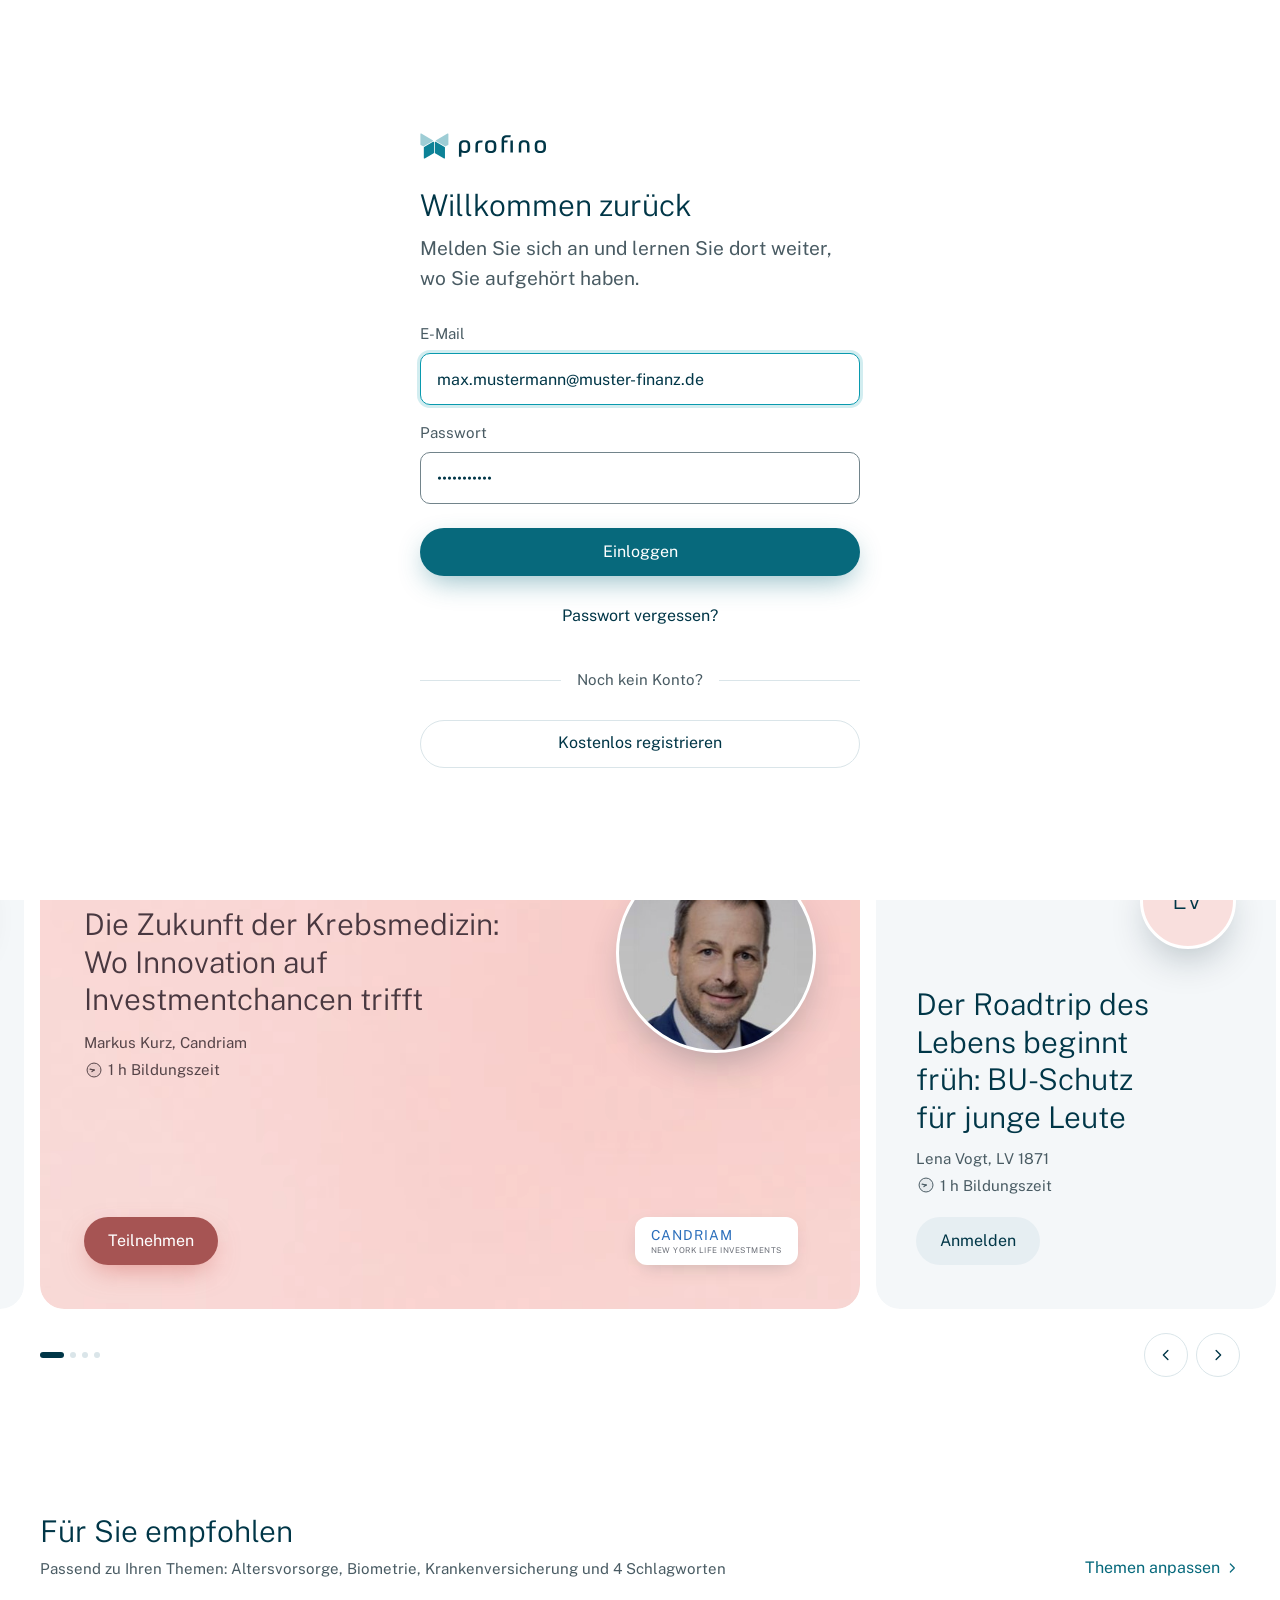
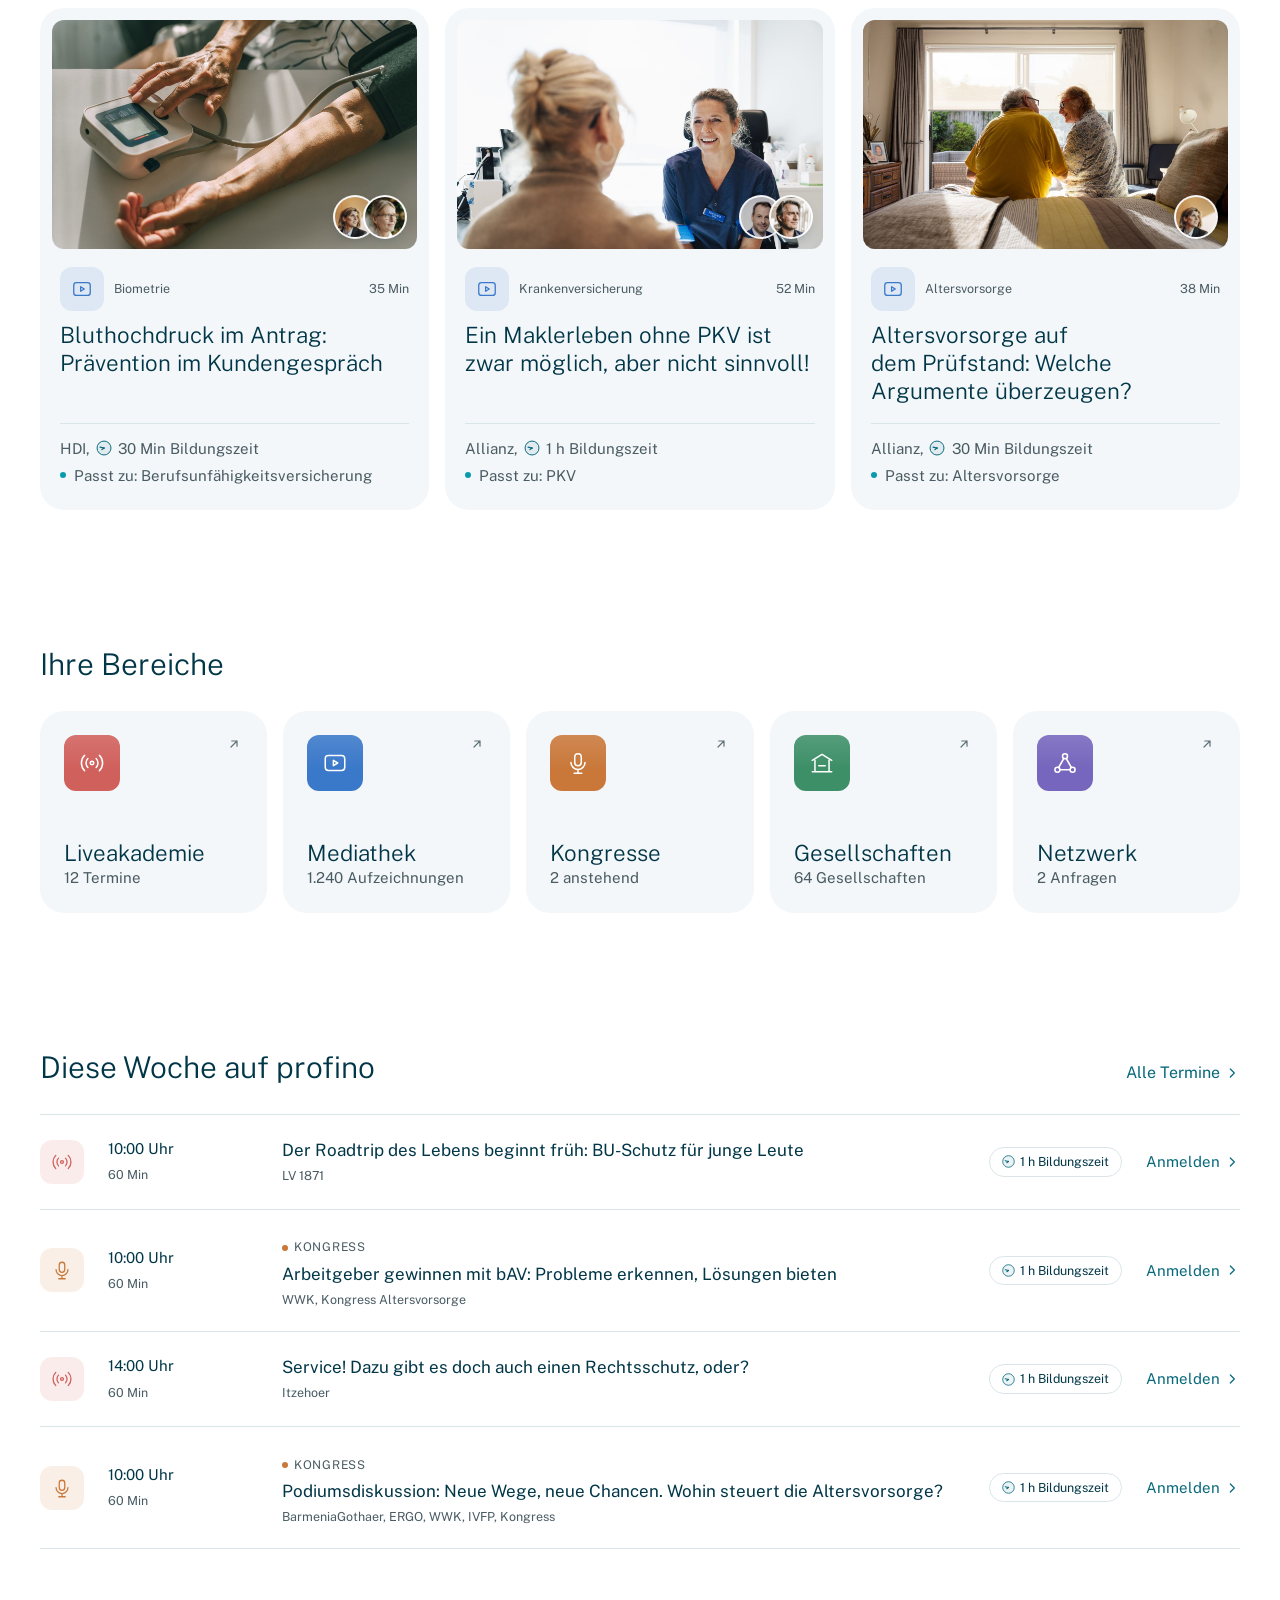
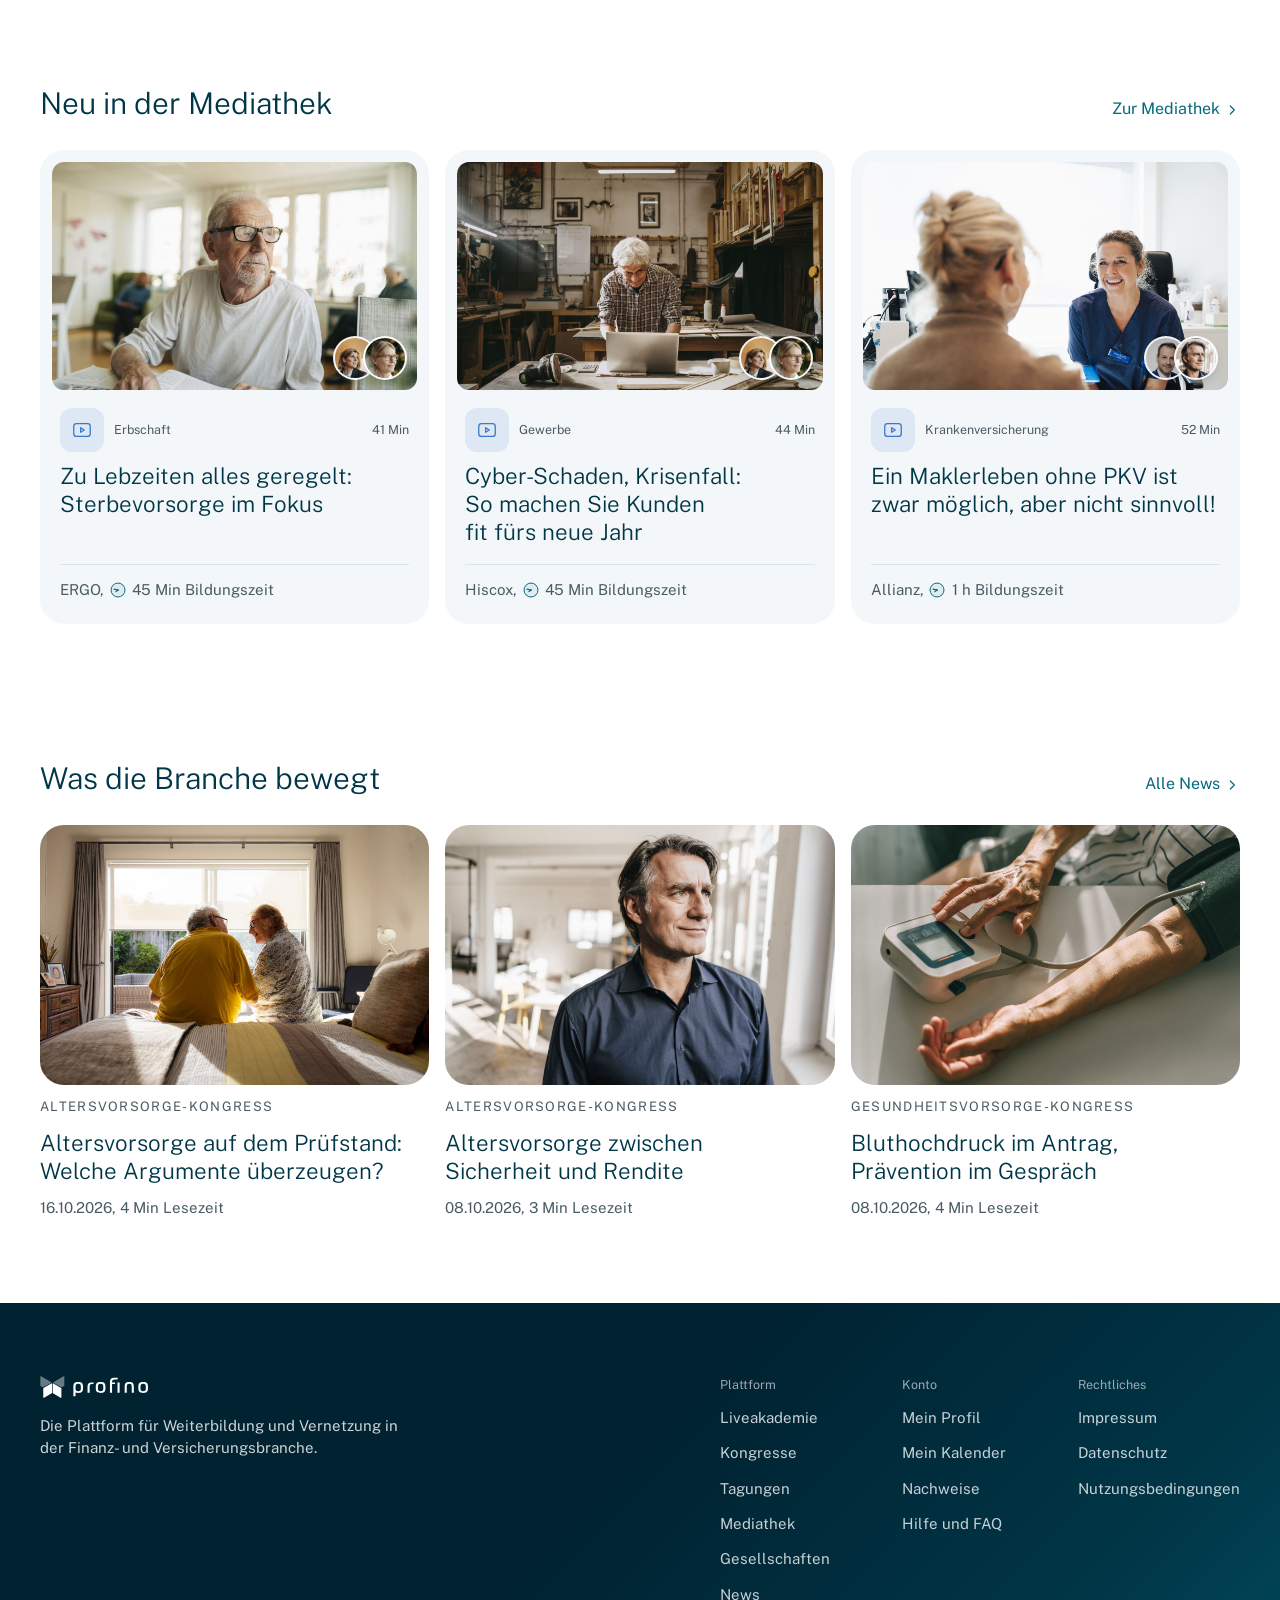
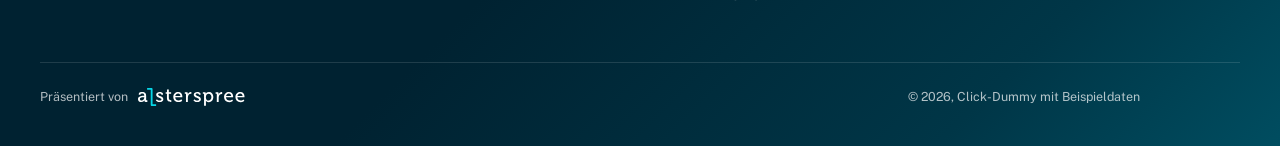
==== commit c6ea8fd5: "Berufsprofil: nur Zulassungsarten aus den Einstellungen, ohne Register-ID und Register-Link Co-Autho" ====
--- a/portal.html
+++ b/portal.html
@@ -2089,7 +2089,7 @@
   <div class="pv-body">
   <div class="pv-head"><span class="pv-av" ${avStyle()}><span class="avi">FH</span></span></div>
   <div><h2 id="pvT" class="h-section">Florian Hierholzer</h2><p class="pv-hl">${BP.headline}</p><p class="caption muted pv-meta">${BP.exp[0][1]} · ${BP.loc} · 38 Kontakte<span class="pv-soc"><a href="https://www.${BP.li}" target="_blank" rel="noopener" aria-label="LinkedIn-Profil" title="LinkedIn">${IC_LI}</a><a href="https://www.${BP.xing}" target="_blank" rel="noopener" aria-label="XING-Profil" title="XING">${IC_XI}</a></span></p></div>
-  <div class="pv-badges"><span class="pv-b">${ICON.check}Weiterbildung nach IDD aktiv</span>${BP.lic.slice(0,2).map(l=>`<span class="pv-b">${ICON.check}${l[1].replace(' Abs. 1','')}</span>`).join('')}</div>
+  <div class="pv-badges"><span class="pv-b">${ICON.check}Weiterbildung nach IDD aktiv</span>${zulTypes().slice(0,2).map(t=>`<span class="pv-b">${ICON.check}${t}</span>`).join('')}</div>
   <div class="pv-rt">${stars(BP.rating.score)}<b>${String(BP.rating.score).replace('.',',')}</b><span class="caption muted">als Referent, ${BP.rating.count} Bewertungen</span></div>
   <p class="small pv-about">${BP.about}</p>
   <div class="pv-sec"><span class="eyebrow">Auszeichnungen</span><div class="pv-aw">${BP.awards.map(a=>`<span class="pv-b pv-a">${IC_MEDAL}${a[0]} ${a[1]}</span>`).join('')}</div></div>
@@ -2353,7 +2353,7 @@
 ${bpSec('Auszeichnungen',`<ul class="bp-aw">${BP.awards.map(a=>`<li><span class="bp-ai">${IC_MEDAL}</span><div><b>${a[0]}</b><div class="caption muted">${a[1]} · ${a[2]}</div></div></li>`).join('')}</ul>`,1)}
 </div>
 <div class="bp-side">
-${bpSec('Zulassungen',`<ul class="bp-lic">${BP.lic.map(l=>`<li><span class="bp-ck">${ICON.check}</span><div><div>${l[0]}</div><div class="caption muted">${l[1]}</div></div></li>`).join('')}</ul><div class="bp-reg caption muted">Vermittlerregister ${BP.reg}<br><a class="link" href="https://www.vermittlerregister.info" target="_blank" rel="noopener">Im Register prüfen</a></div>`)}
+${bpSec('Zulassungen',(()=>{const z=zulTypes();return z.length?`<ul class="bp-lic">${z.map(t=>`<li><span class="bp-ck">${ICON.check}</span><div>${t}</div></li>`).join('')}</ul>`:'<p class="small muted" style="margin:0">Noch keine Zulassung hinterlegt.</p>'})())}
 ${bpSec('Weiterbildung',`<div class="bp-idd"><b>6,5 h <small>von 15 h</small></b><div class="bp-bar" role="progressbar" aria-valuemin="0" aria-valuemax="15" aria-valuenow="6.5" aria-label="Bildungszeit 2026"><i style="width:43%"></i></div><span class="small muted">Bildungszeit 2026 auf profino, automatisch erfasst. Noch 8,5 h bis zum Jahresziel nach IDD.</span></div><button type="button" class="link small" data-ptab-go="0">Nachweise ansehen</button>`,0,1)}
 ${bpSec('Fachgebiete',`<div class="pv-tags">${BP.areas.map(t=>`<span class="chip">${t}</span>`).join('')}</div><p class="caption muted" style="margin:12px 0 0">Steuert auch Ihre Empfehlungen auf profino.</p>`)}
 ${bpSec('Kenntnisse',`<div class="pv-tags">${BP.skills.map(t=>`<span class="chip">${t}</span>`).join('')}</div>`)}
@@ -2421,6 +2421,8 @@
 const ZUL_OPTS=['§ 34c GewO','§ 34d Abs. 1 Nr. 1 GewO','§ 34d Abs. 1 Nr. 2 GewO','§ 34d Abs. 2 GewO','§ 34d Abs. 6 GewO','§ 34d Abs. 7 Nr. 1 GewO','§ 34d Abs. 8 GewO','§ 34d Abs. 9 Satz 2 GewO','§ 34f Abs. 1 GewO','§ 34h Abs. 1 GewO','§ 34i Abs. 1 GewO']; /* vollständige Liste von Niels (16.11.), sortiert */
 let REGS=[['D-UBDS-K7H2F-41','§ 34d Abs. 1 Nr. 1 GewO'],['D-F-110-UBDS-27','§ 34f Abs. 1 GewO']];
 const regRows=()=>REGS.length?REGS.map((r,i)=>`<div class="regr"><label class="fld"><span class="small muted">Vermittler-ID</span><input value="${r[0]}" placeholder="z. B. D-ABCD-EFGH1-23" data-regid="${i}"></label><label class="fld"><span class="small muted">Art der Zulassung</span><select data-regz="${i}">${r[1]?'':'<option value="" selected disabled>Bitte wählen</option>'}${ZUL_OPTS.map(z=>`<option${z===r[1]?' selected':''}>${z}</option>`).join('')}</select></label><button type="button" class="iconbtn regdel" data-regdel="${i}" aria-label="Register-ID entfernen" title="Entfernen"><svg viewBox="0 0 24 24" fill="none" stroke="currentColor" stroke-width="1.6" stroke-linecap="round" stroke-linejoin="round" aria-hidden="true"><path d="M5 7h14M10 11v6M14 11v6M6 7l1 12a2 2 0 0 0 2 2h6a2 2 0 0 0 2-2l1-12M9 7V4h6v3"/></svg></button></div>`).join(''):`<p class="small muted" style="margin:0">Noch keine Register-ID hinterlegt.</p>`;
+/* 16.11. (Niels): Berufsprofil zeigt nur die Zulassungsarten aus den Einstellungen – ohne Register-ID und ohne Link zum Register */
+const zulTypes=()=>[...new Set(REGS.map(r=>r[1]).filter(Boolean))].sort((a,b)=>ZUL_OPTS.indexOf(a)-ZUL_OPTS.indexOf(b));
 const regRedraw=()=>{const l=$('#regList');if(l)l.innerHTML=regRows()};
 document.addEventListener('click',e=>{
  if(e.target.closest('[data-regadd]')){REGS.push(['','']);regRedraw();const ins=$$('#regList [data-regid]');ins.length&&ins[ins.length-1].focus();return}
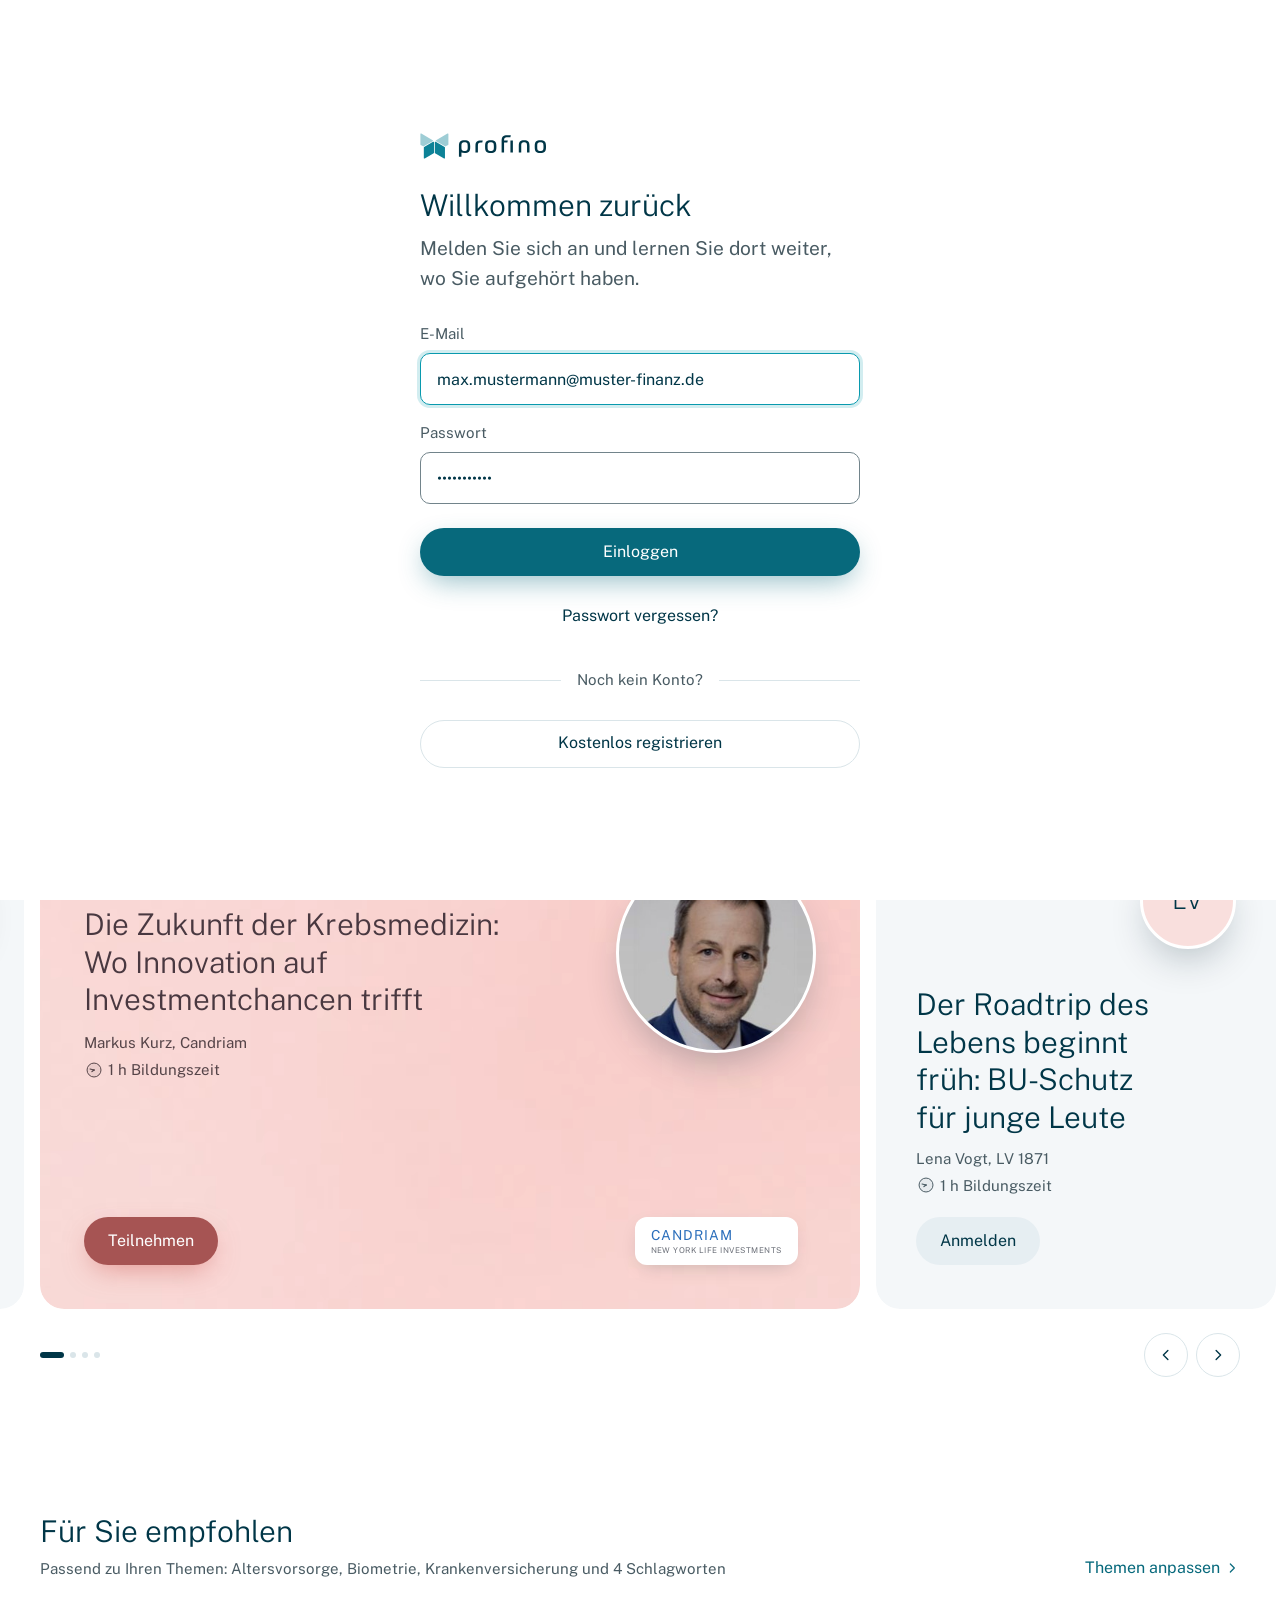
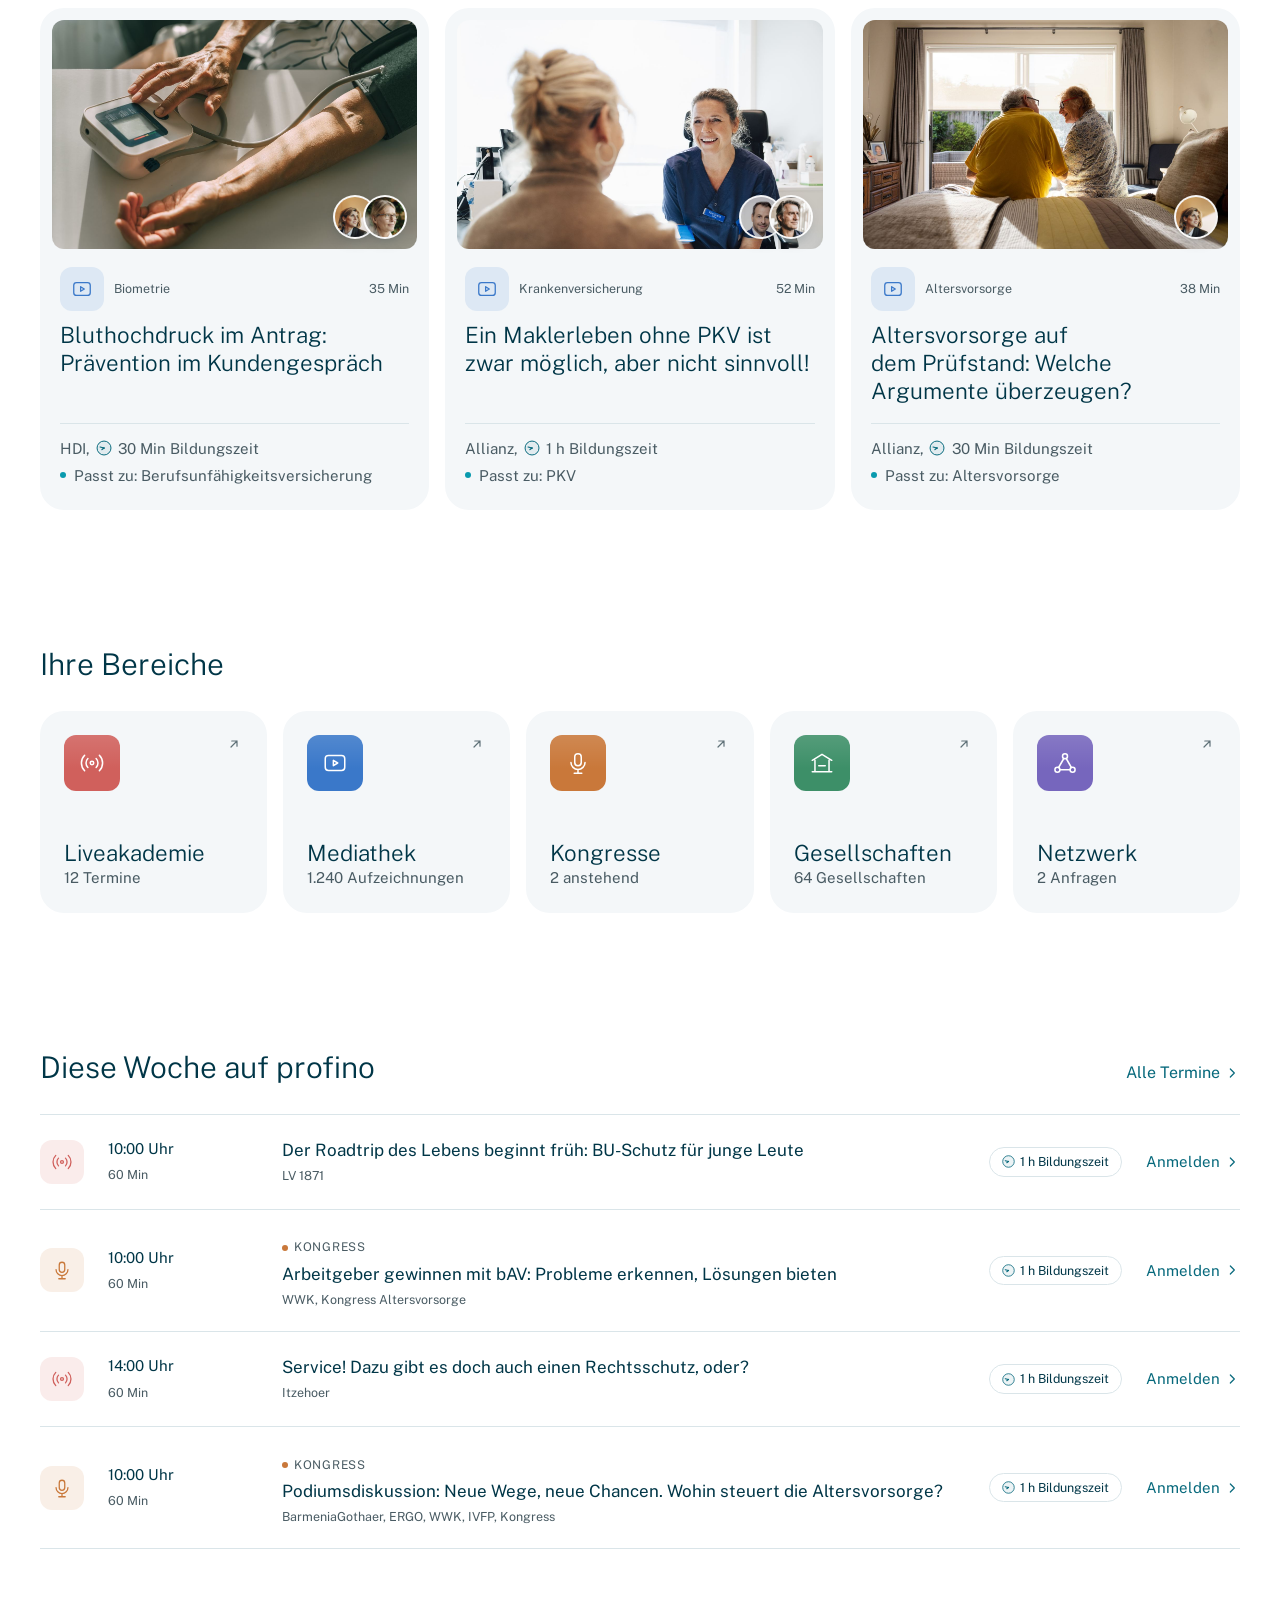
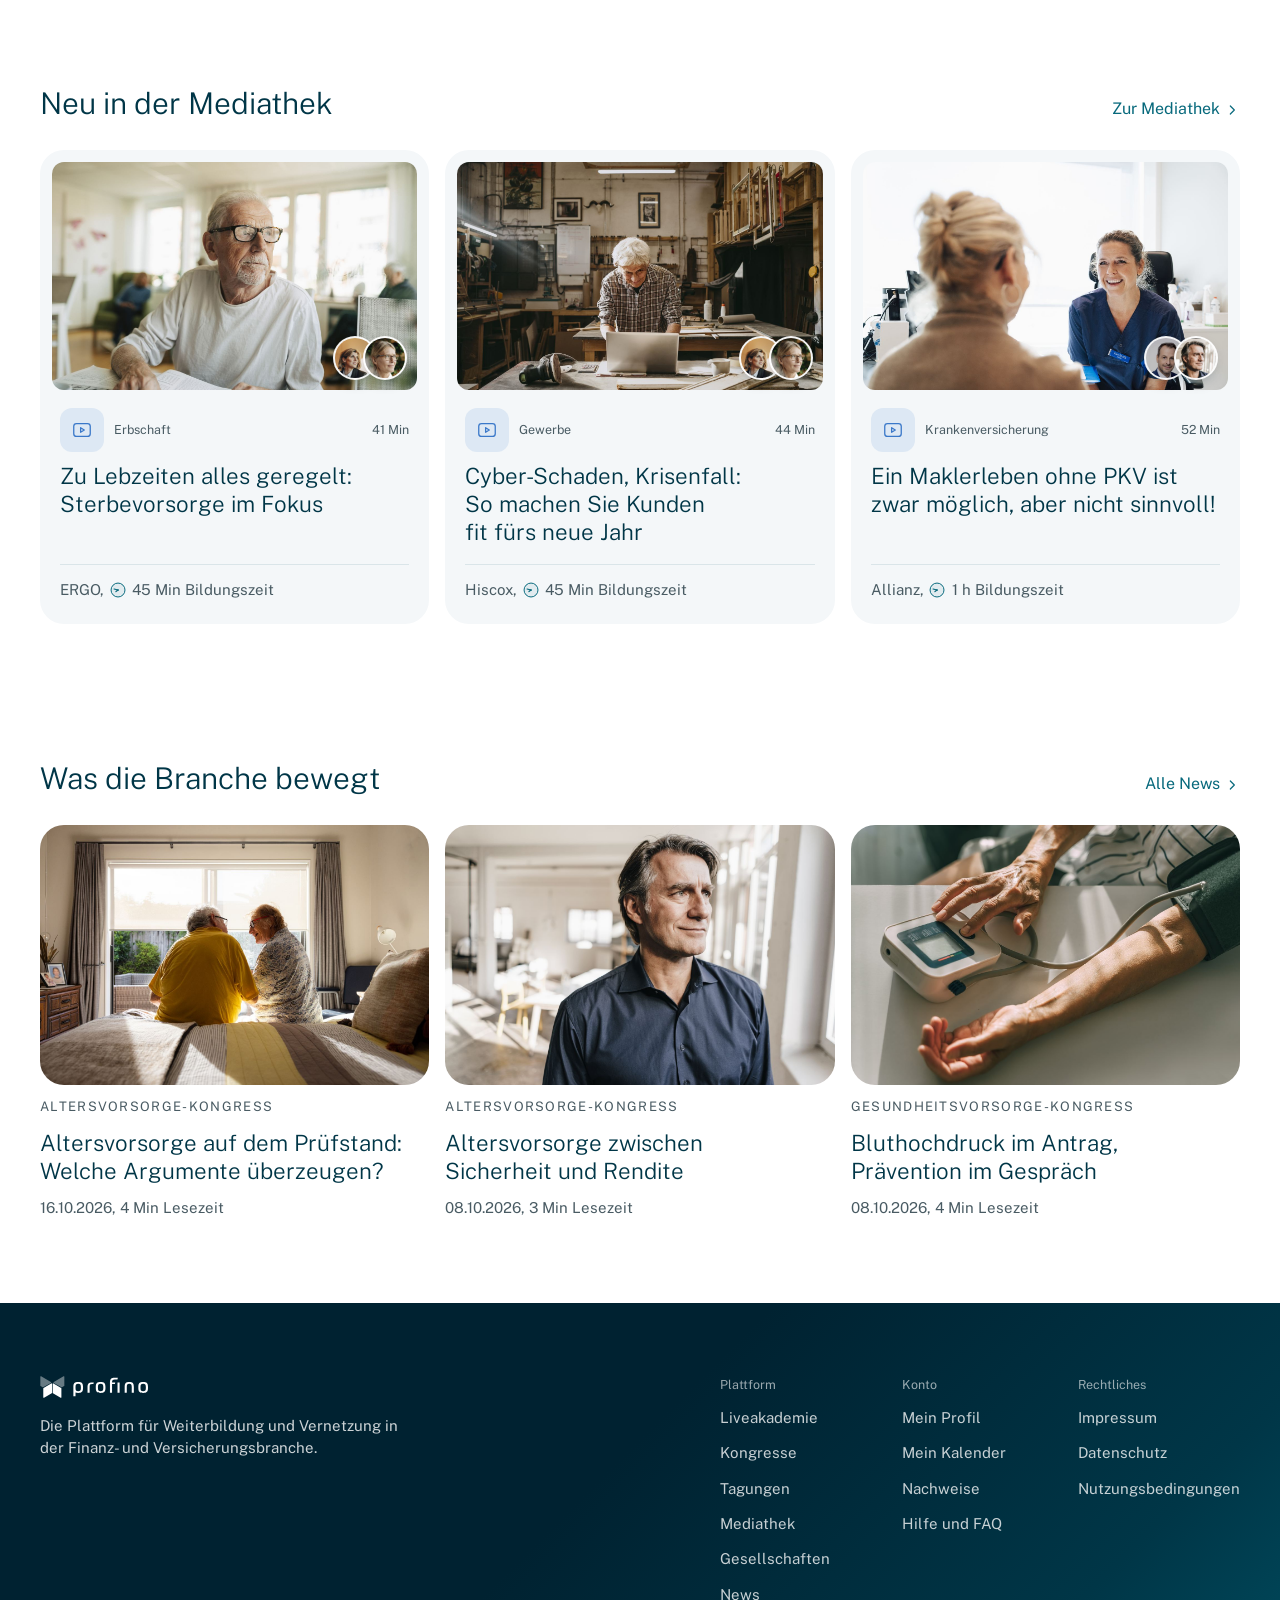
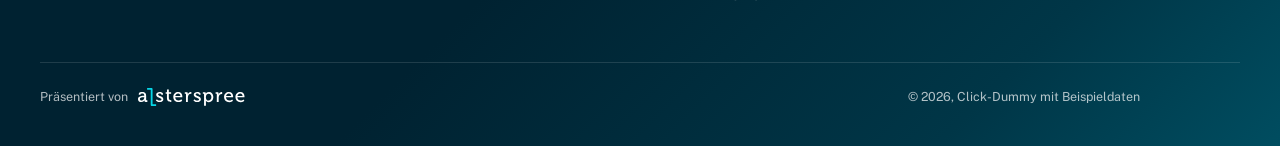
==== commit 3467ad05: "Erster Login: Kategorien als flache Liste ohne Welt-Gruppierung (wie Registrierung) Co-Authored-By: " ====
--- a/portal.html
+++ b/portal.html
@@ -2029,12 +2029,14 @@
 function themenModal(){if($('#tmodal'))return;const k=WELT||'vers',cats=new Set(),tags=new Set();let step=0;
  const G=IGRP(k).map(([g,t])=>[g==='hyb'?'both':g,t,ABC(ICAT[g])]);
  const dot=g=>`<i class="wd wd-${g==='both'?'beide':g}"></i>`;
+ /* 16.11. (Niels): Kategorien beim ersten Login wie in der Registrierung als eine flache, alphabetische Liste – ohne Gruppierung nach Welt (Filter nach Welt bleibt) */
+ const FLAT=[...new Set(G.flatMap(x=>x[2]))].sort((a,b)=>CLBL(a).localeCompare(CLBL(b),'de'));
  const d=document.createElement('div');d.className='wmodal';d.id='tmodal';document.body.appendChild(d);lockScroll(true);
  const render=()=>{const chosen=[...cats];
   d.innerHTML=`<div class="wm-card th-card" role="dialog" aria-modal="true" aria-labelledby="tT">
   ${step===0?`<h2 id="tT" class="h-section">Welche Themen interessieren Sie?</h2>
   <p class="muted">Danach richten wir Ihre Empfehlungen, Webinare und Benachrichtigungen aus. Mehrfachauswahl möglich.</p>
-  <div class="th-groups">${G.map(([g,t,cs])=>`<div class="th-g"><h3>${dot(g)}${t}</h3><div class="th-chips">${cs.map(c=>`<button type="button" class="chip${cats.has(c)?' on':''}" data-thc="${c}" aria-pressed="${cats.has(c)}">${CLBL(c)}</button>`).join('')}</div></div>`).join('')}</div>`
+  <div class="th-groups"><div class="th-g"><div class="th-chips">${FLAT.map(c=>`<button type="button" class="chip${cats.has(c)?' on':''}" data-thc="${c}" aria-pressed="${cats.has(c)}">${CLBL(c)}</button>`).join('')}</div></div></div>`
   :`<h2 id="tT" class="h-section">Und genauer?</h2>
   <p class="muted">Wählen Sie mindestens ein Schlagwort. Je genauer Ihre Auswahl, desto passender die Empfehlungen.</p>
   <div class="th-groups">${[['vers','Versicherung',TWLD.vers],['inv','Investment',TWLD.inv],['both','Für beide Welten',TWLD.hyb]].filter(([g])=>g==='both'||k==='beide'||g===k).map(([g,t,ts])=>`<div class="th-g th-row"><h3>${dot(g)}${g==='both'&&k!=='beide'?'Allgemein':t}</h3><div><div class="th-chips">${shuf(ts).map((t,i)=>`<button type="button" class="chip${tags.has(t)?' on':''}${i>=TMAX?' xtra':''}" ${i>=TMAX&&!tags.has(t)?'hidden':''} data-tht="${t}" aria-pressed="${tags.has(t)}">${t}</button>`).join('')}</div>${ts.length>TMAX?`<button type="button" class="link small th-more" aria-expanded="false" data-tmore data-n="${ts.length-TMAX}"><span>Weitere anzeigen (${ts.length-TMAX})</span></button>`:''}</div></div>`).join('')}</div>`}
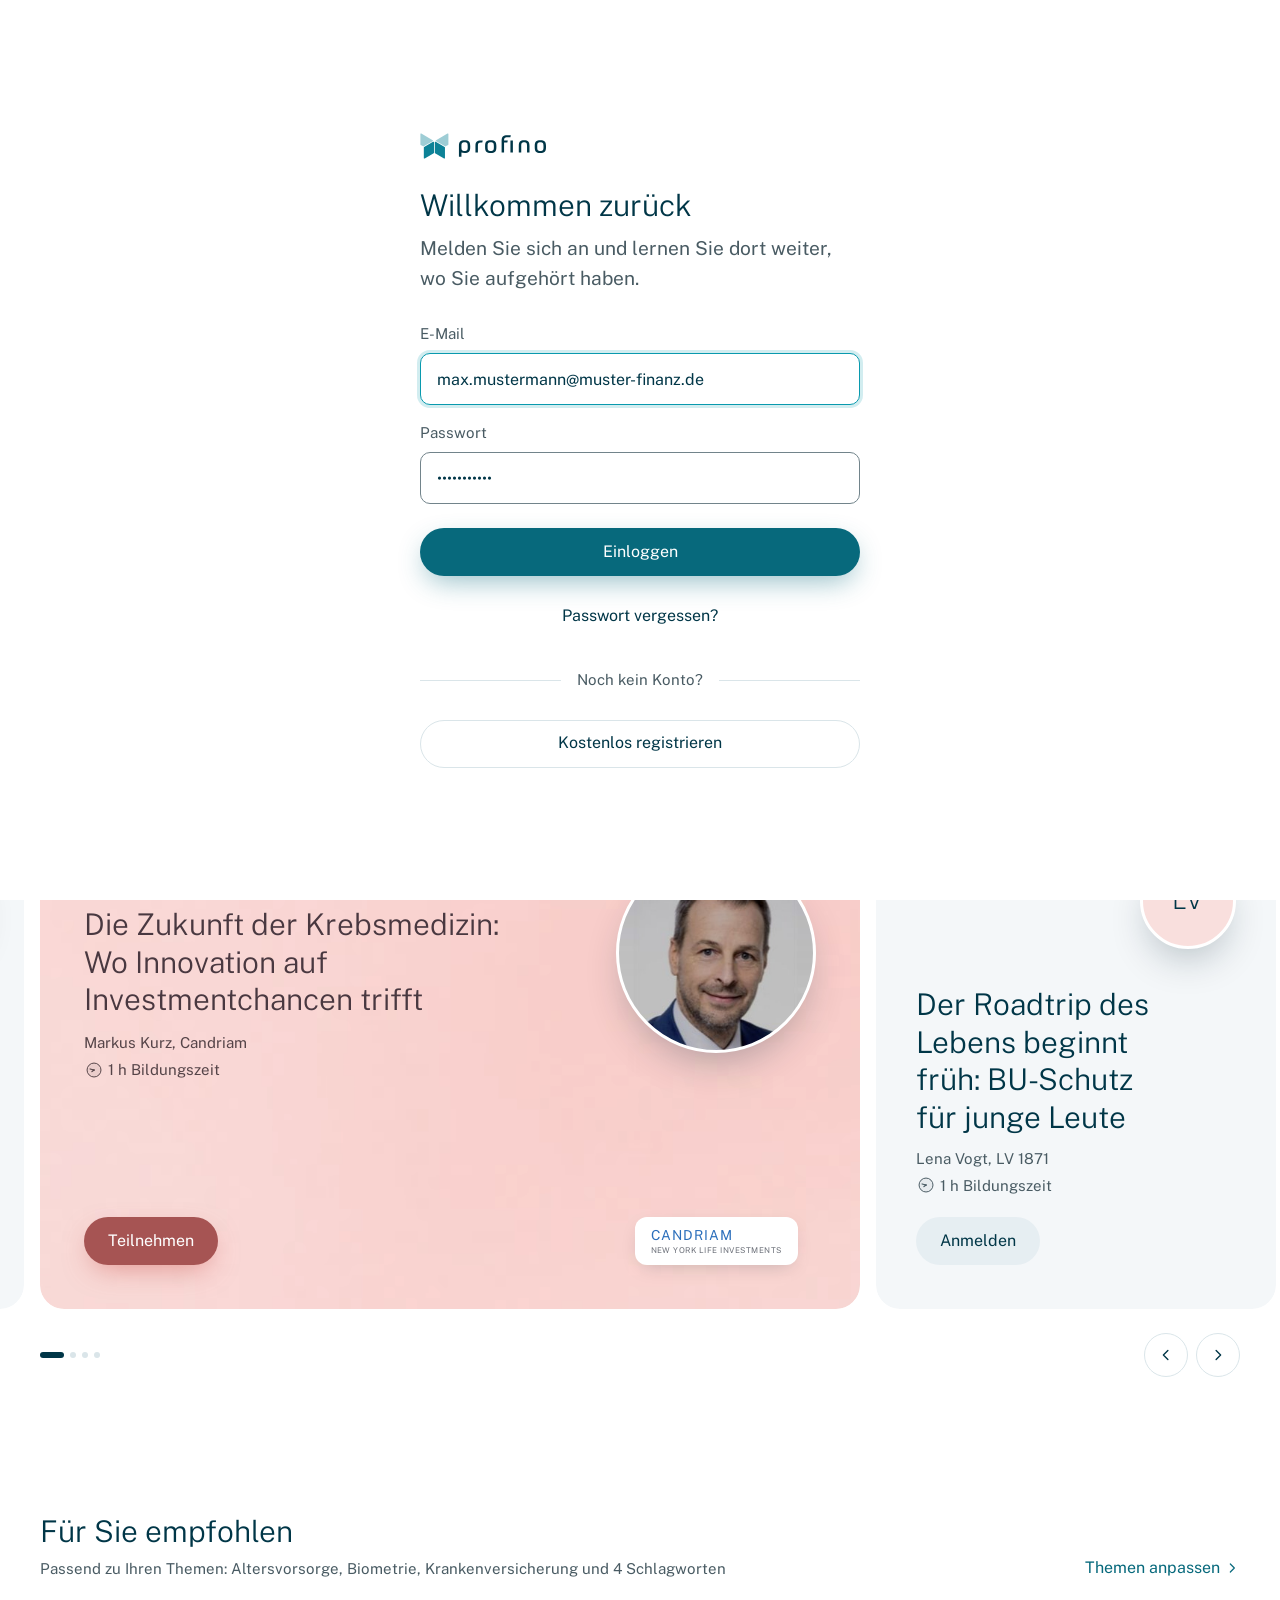
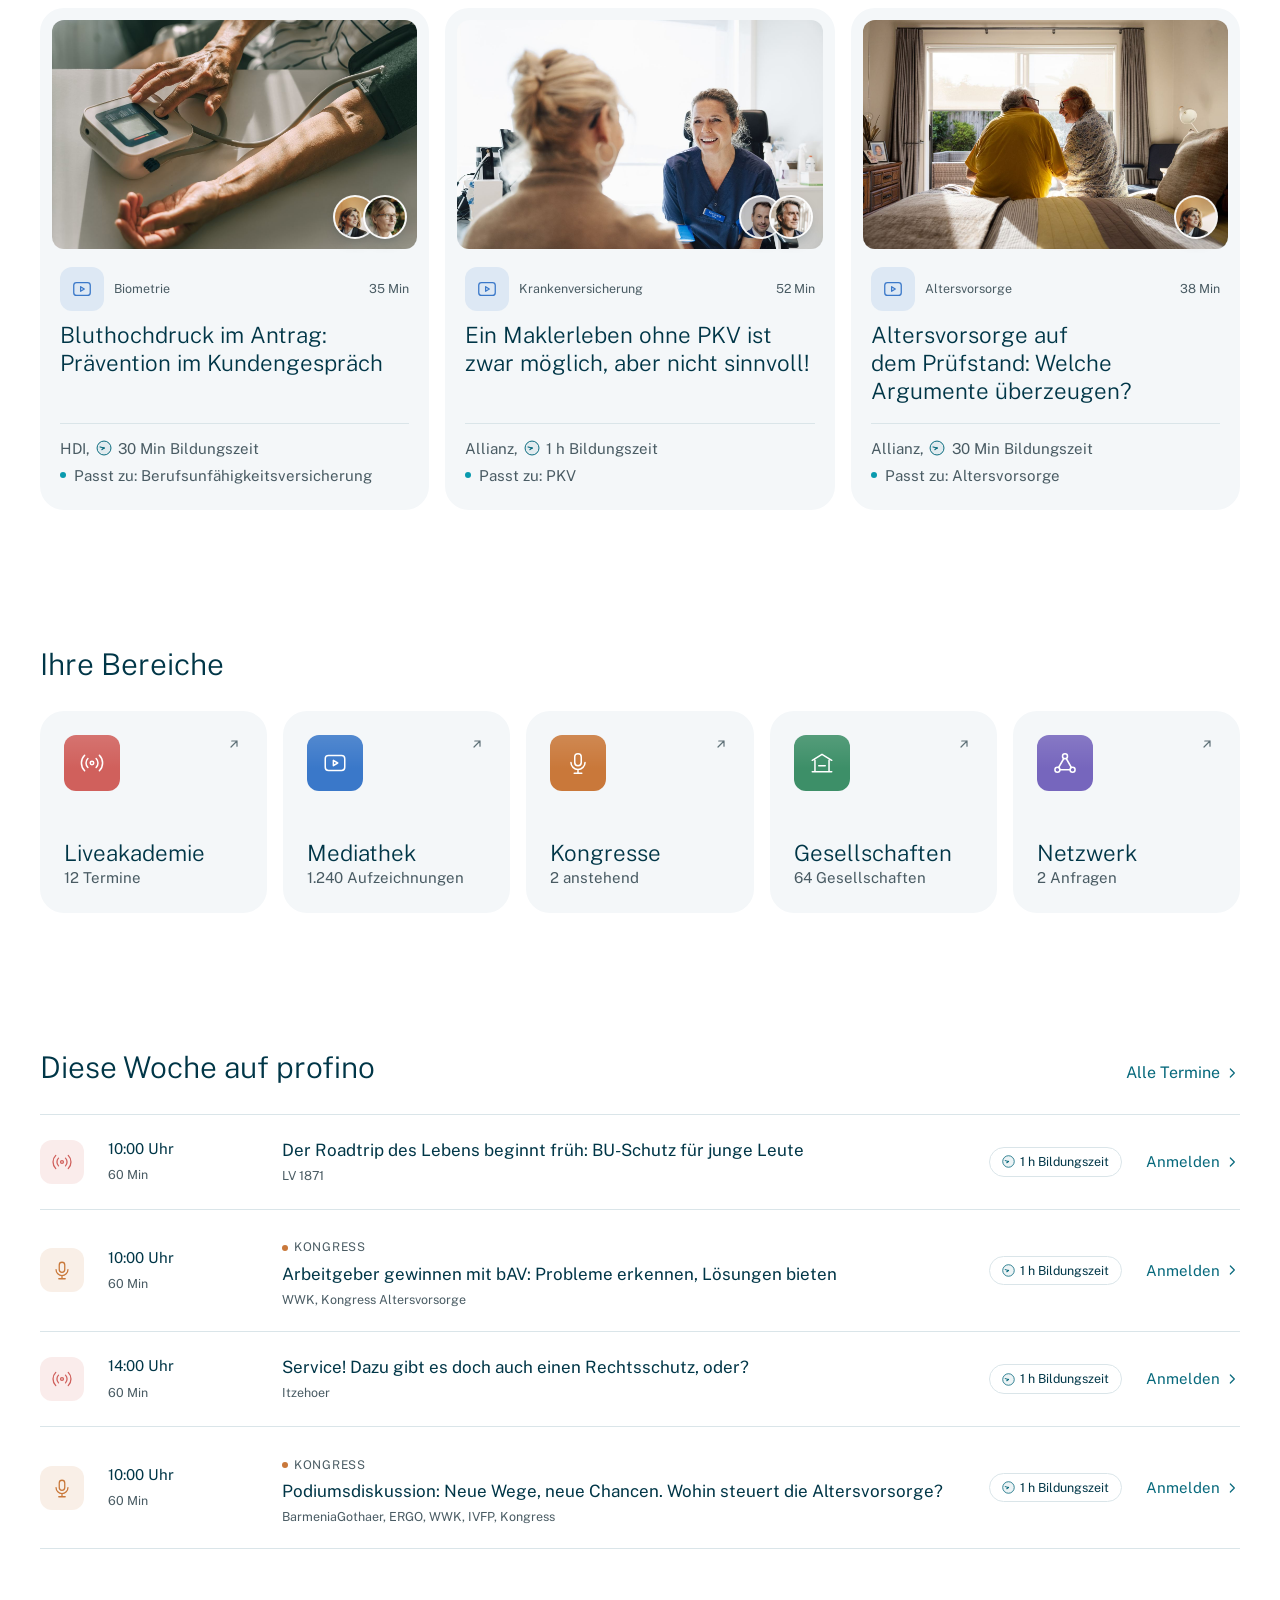
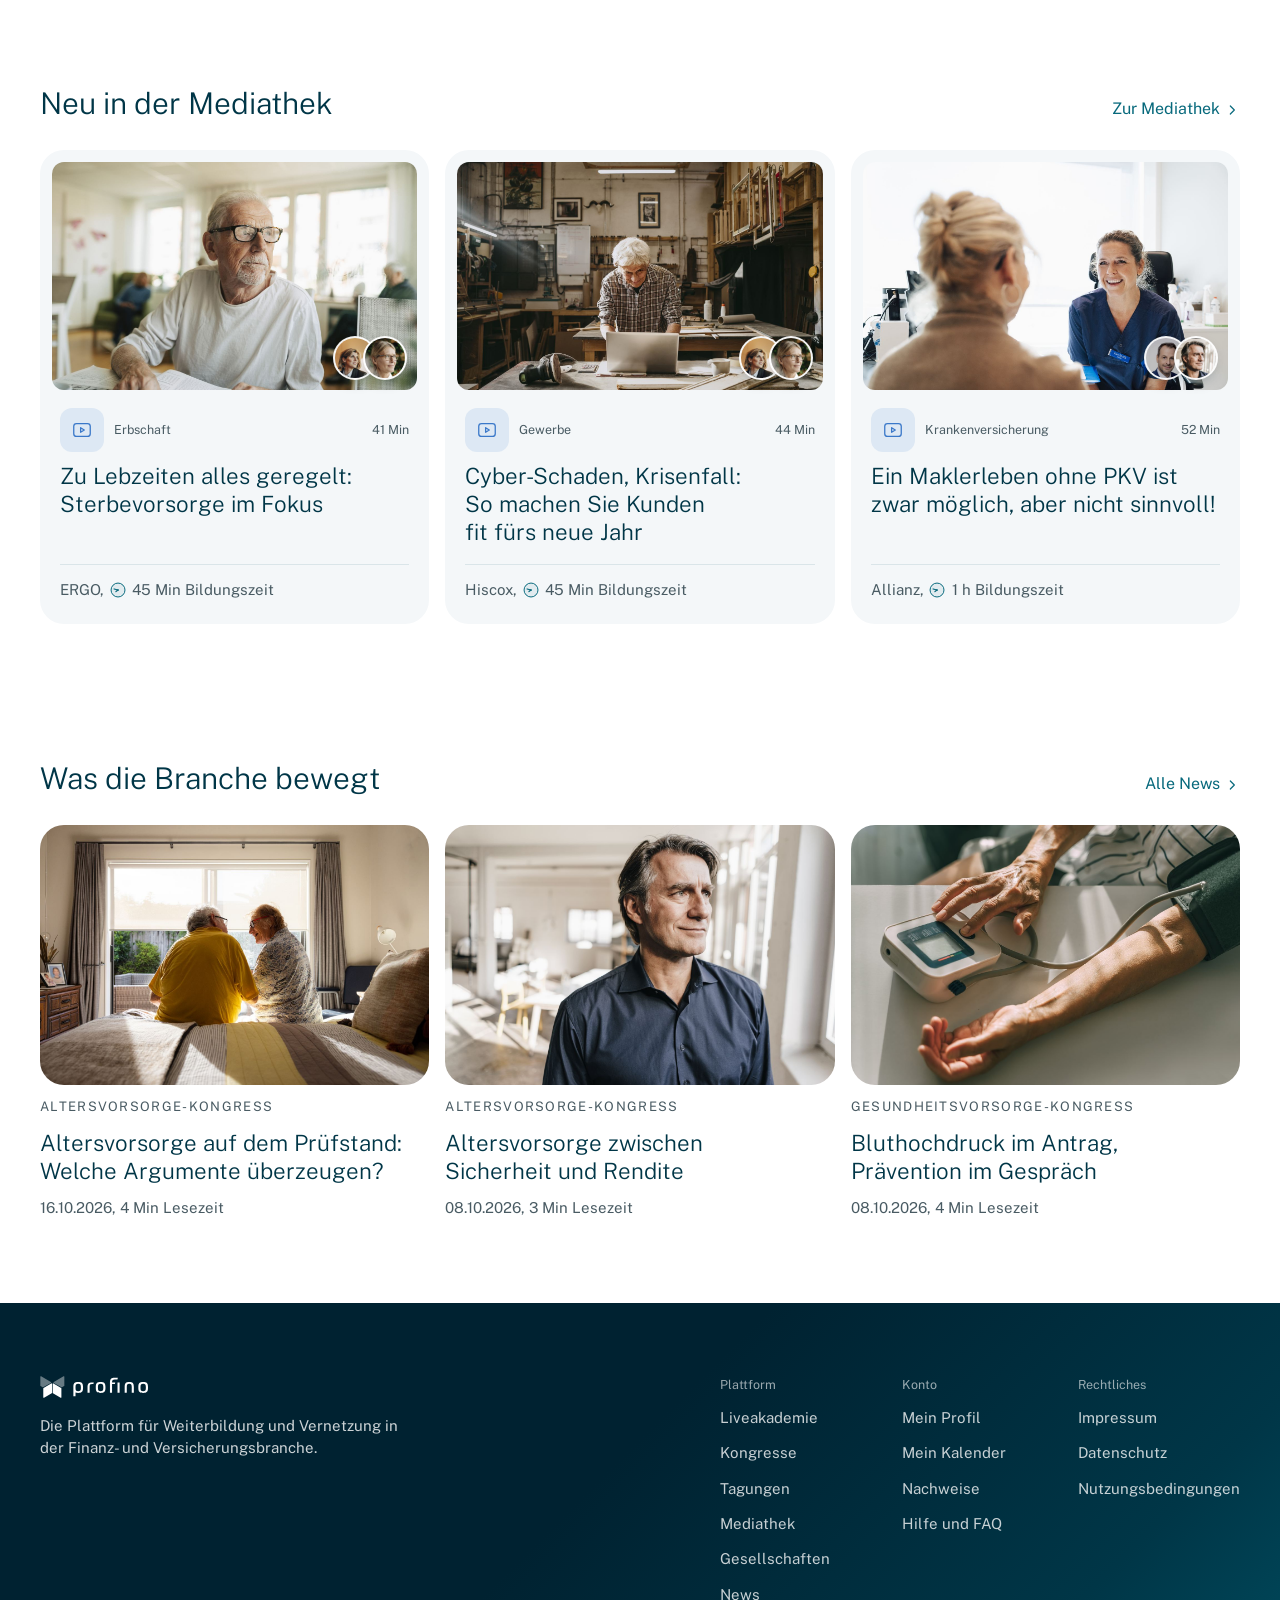
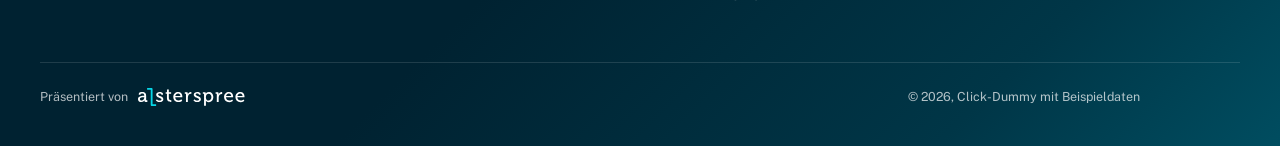
==== commit e2e9c9ff: "Profil > Themen: Kategorien flach, Schlagworte bleiben nach Welt gruppiert Co-Authored-By: Claude Op" ====
--- a/portal.html
+++ b/portal.html
@@ -2411,7 +2411,7 @@
 const IMAX=12;
 function taxList(){const k=WELT||'vers',dot=g=>`<i class="wd wd-${g==='hyb'?'beide':g}"></i>`,
  grp=(g,t,items,attr,sel,max)=>{const l=ABC(items),n=max?l.length-max:0;return `<div class="th-g th-row"><h3>${dot(g)}${t}</h3><div><div class="th-chips">${l.map((x,i)=>{const on=sel.includes(x),xt=max&&i>=max;return `<button type="button" class="chip${on?' on':''}${xt?' xtra':''}"${xt&&!on?' hidden':''} ${attr}="${x}" aria-pressed="${on}">${x==='Recht-Politik'?'Recht und Politik':x}</button>`}).join('')}</div>${n>0?`<button type="button" class="link small th-more" aria-expanded="false" data-imore data-n="${n}"><span>Weitere anzeigen (${n})</span></button>`:''}</div></div>`};
- return `<div class="iblk"><h3 class="ibh">Kategorien</h3><div class="th-groups">${IGRP(k).map(([g,t])=>grp(g,t,ICAT[g],'data-icat',INT.cats,0)).join('')}</div></div>
+ return `<div class="iblk"><h3 class="ibh">Kategorien</h3><div class="th-chips">${[...new Set(IGRP(k).flatMap(([g])=>ICAT[g]))].sort((a,b)=>CLBL(a).localeCompare(CLBL(b),'de')).map(x=>{const on=INT.cats.includes(x);return `<button type="button" class="chip${on?' on':''}" data-icat="${x}" aria-pressed="${on}">${CLBL(x)}</button>`}).join('')}</div></div><!-- 16.11. (Niels): Kategorien flach wie Registrierung/erster Login, Schlagworte bleiben gruppiert -->
  <div class="iblk"><h3 class="ibh">Schlagworte</h3><p class="caption muted">Optional. Damit grenzen Sie Ihre Interessen genauer ein.</p><div class="th-groups">${IGRP(k).map(([g,t])=>grp(g,t,TWLD[g],'data-itag',INT.tags,IMAX)).join('')}</div></div>`}
 function taxRefresh(){const l=$('#taxl');if(l)l.innerHTML=taxList()}
 function wireTax(){const l=$('#taxl');if(!l)return;l.onclick=e=>{const m=e.target.closest('[data-imore]');
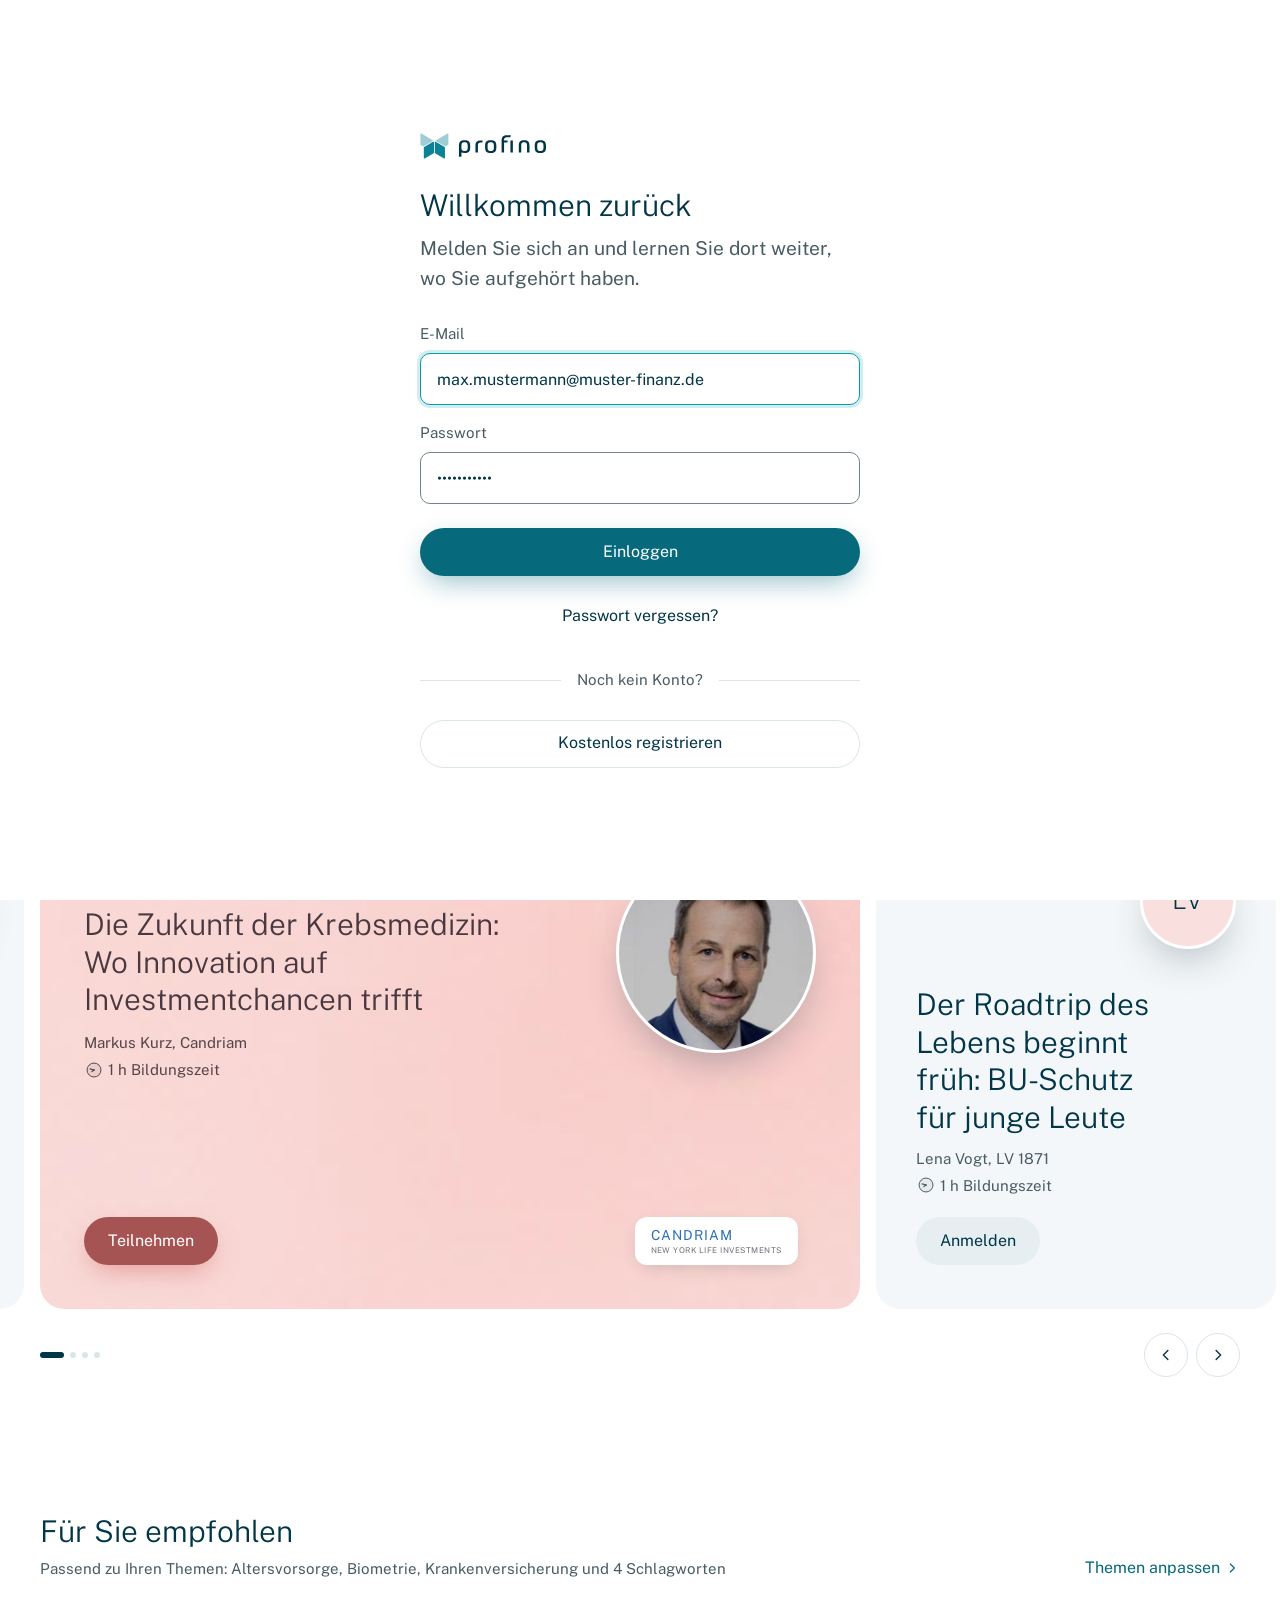
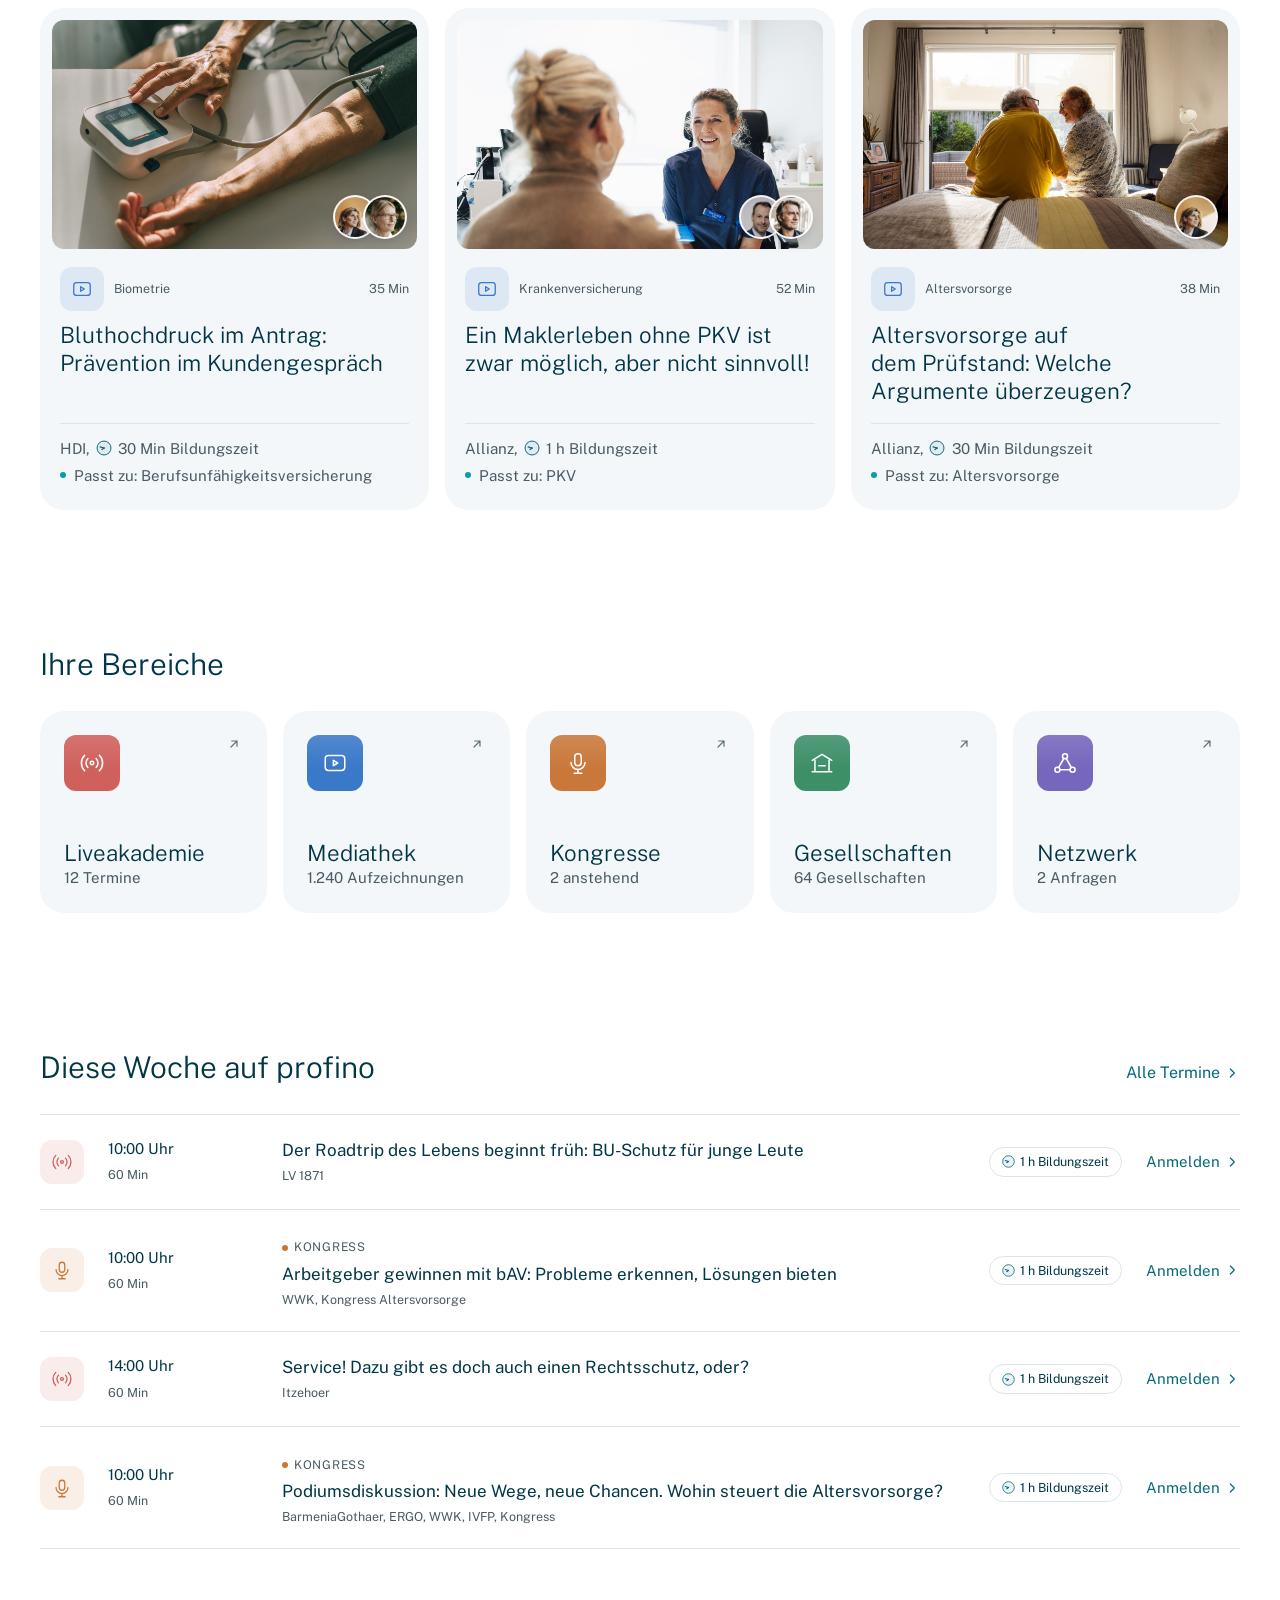
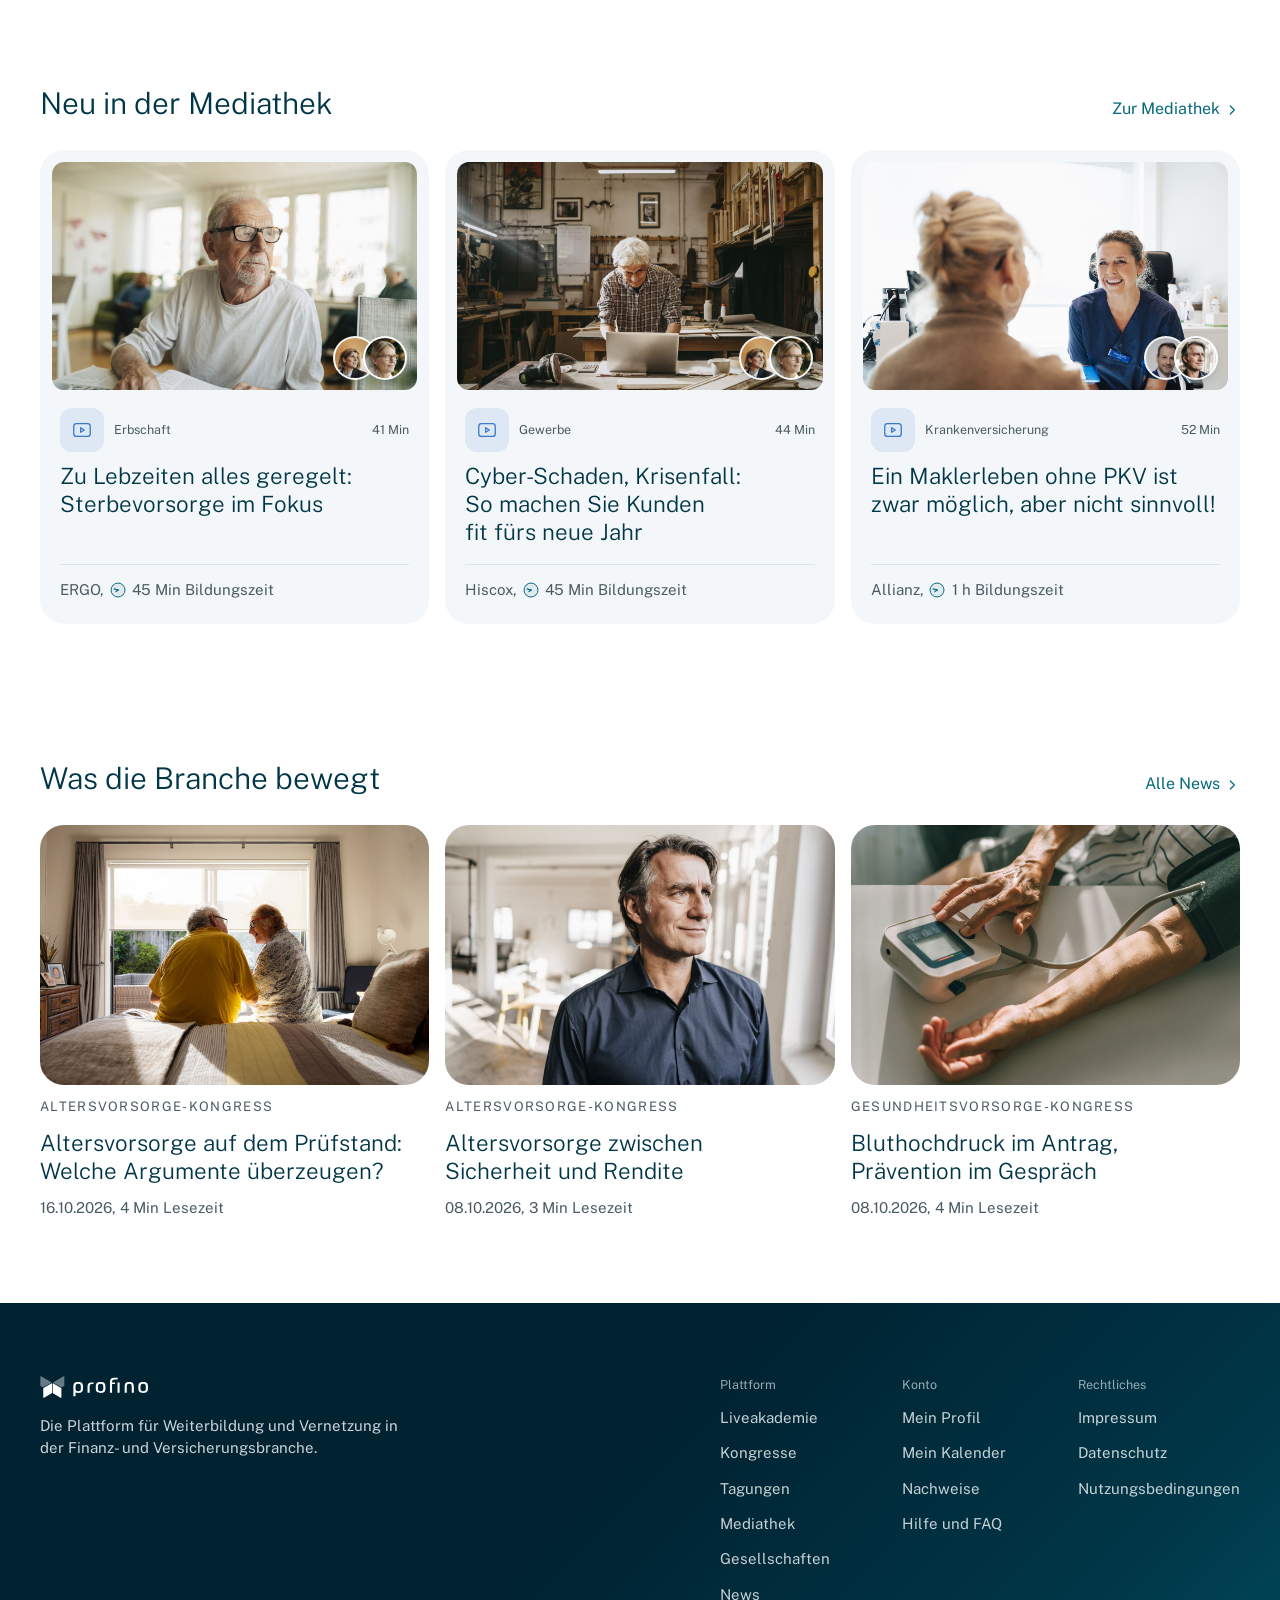
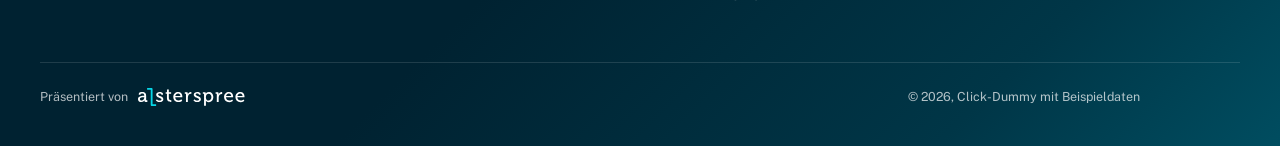
==== commit 9b53b7bc: "Profilkopf: kein Flackern mehr beim Hover über Links mit Vision-Tag Co-Authored-By: Claude Opus 5.5 " ====
--- a/portal.html
+++ b/portal.html
@@ -143,6 +143,9 @@
 .link{color:var(--action);display:inline-flex;align-items:center;gap:4px;font-size:var(--t-meta);transition:gap .25s var(--ease)}
 .link svg{width:16px;height:16px}
 .link:hover{gap:8px}
+/* 18.11. (Niels): Links mit Vision-Tag dürfen beim Hover nicht breiter werden – sonst bricht die Zeile im Profilkopf um und springt (Flackern). Hover-Feedback stattdessen über Unterstreichung. */
+.link:has(.vtag):hover{gap:4px}
+.link:has(.vtag):hover>:not(.vtag){text-decoration:underline;text-underline-offset:3px}
 .ulink{color:var(--action);text-decoration:underline;text-underline-offset:3px}
 
 /* Pills */
@@ -1859,7 +1862,7 @@
 function exh(list){return list.map(e=>`<div class="ex lift rv"><a class="lg" href="#stand" data-st="${e[1]||e[0]}" aria-label="Profil ${e[0]}">${e[1]?LOGOS[e[1]]:`<span class="wm">${e[0]}</span>`}</a><div class="b"><h3><a href="#stand" data-st="${e[1]||e[0]}">${e[0]}</a></h3><span class="small muted">${e[2]} Dokumente, ${e[3]} Webinare</span></div><div class="f"><a class="link" href="#stand" data-st="${e[1]||e[0]}">Zum Profil${ICON.chev}</a><span style="display:flex;gap:6px"><a class="iconbtn chatb" href="#nachrichten" aria-label="Nachricht an ${e[0]}">${ICON.chat}</a><button class="iconbtn bm" data-tog="Gemerkt" data-tog-off="Von der Merkliste entfernt" aria-label="Merken" aria-pressed="false">${ICON.bookmark}</button></span></div></div>`).join('')}
 
 V.profil=()=>`
-<section class="wrap"><div class="pcover rv" style="background-image:url(${CV_DEF})"><button type="button" class="pcv-btn vision" data-vision><svg viewBox="0 0 24 24" fill="none" stroke="currentColor" stroke-width="1.6" stroke-linecap="round" stroke-linejoin="round" aria-hidden="true"><path d="M4 8.5A1.5 1.5 0 0 1 5.5 7h2l1.5-2h6L16.5 7h2A1.5 1.5 0 0 1 20 8.5v9a1.5 1.5 0 0 1-1.5 1.5h-13A1.5 1.5 0 0 1 4 17.5z"/><circle cx="12" cy="12.5" r="3.2"/></svg><span>Titelbild ändern</span>${visionBadge()}</button></div><div class="prof hc"><div class="id rv"><label class="big avup" title="Profilbild hochladen" ${avStyle()}><span class="avi">FH</span><input type="file" id="avFileTop" accept="image/*" hidden><span class="avcam" aria-hidden="true"><svg viewBox="0 0 24 24" fill="none" stroke="currentColor" stroke-width="1.6" stroke-linecap="round" stroke-linejoin="round"><path d="M4 8.5A1.5 1.5 0 0 1 5.5 7h2l1.5-2h6L16.5 7h2A1.5 1.5 0 0 1 20 8.5v9a1.5 1.5 0 0 1-1.5 1.5h-13A1.5 1.5 0 0 1 4 17.5z"/><circle cx="12" cy="12.5" r="3.2"/></svg></span><span class="sr">Profilbild hochladen</span></label><div><h1 class="h-page">Florian Hierholzer</h1><p class="muted">${BP.headline}</p><p class="caption muted" style="margin-top:2px">Hierholzer Finanzberatung · ${BP.loc}</p></div></div><div class="rv" style="display:flex;gap:12px;align-items:center"><button type="button" class="link" data-pview>Profil-Vorschau${visionBadge()}</button><button type="button" class="link" data-pshare>Profil teilen${visionBadge()}</button><a class="btn btn-secondary btn-sm" href="#profil" data-ptab="1" data-ptab-sec="ptab">Profil bearbeiten</a></div></div>
+<section class="wrap"><div class="pcover rv" style="background-image:url(${CV_DEF})"><button type="button" class="pcv-btn vision" data-vision><svg viewBox="0 0 24 24" fill="none" stroke="currentColor" stroke-width="1.6" stroke-linecap="round" stroke-linejoin="round" aria-hidden="true"><path d="M4 8.5A1.5 1.5 0 0 1 5.5 7h2l1.5-2h6L16.5 7h2A1.5 1.5 0 0 1 20 8.5v9a1.5 1.5 0 0 1-1.5 1.5h-13A1.5 1.5 0 0 1 4 17.5z"/><circle cx="12" cy="12.5" r="3.2"/></svg><span>Titelbild ändern</span>${visionBadge()}</button></div><div class="prof hc"><div class="id rv"><label class="big avup" title="Profilbild hochladen" ${avStyle()}><span class="avi">FH</span><input type="file" id="avFileTop" accept="image/*" hidden><span class="avcam" aria-hidden="true"><svg viewBox="0 0 24 24" fill="none" stroke="currentColor" stroke-width="1.6" stroke-linecap="round" stroke-linejoin="round"><path d="M4 8.5A1.5 1.5 0 0 1 5.5 7h2l1.5-2h6L16.5 7h2A1.5 1.5 0 0 1 20 8.5v9a1.5 1.5 0 0 1-1.5 1.5h-13A1.5 1.5 0 0 1 4 17.5z"/><circle cx="12" cy="12.5" r="3.2"/></svg></span><span class="sr">Profilbild hochladen</span></label><div><h1 class="h-page">Florian Hierholzer</h1><p class="muted">${BP.headline}</p><p class="caption muted" style="margin-top:2px">Hierholzer Finanzberatung · ${BP.loc}</p></div></div><div class="rv" style="display:flex;gap:12px;align-items:center"><button type="button" class="link" data-pview><span>Profil-Vorschau</span>${visionBadge()}</button><button type="button" class="link" data-pshare><span>Profil teilen</span>${visionBadge()}</button><a class="btn btn-secondary btn-sm" href="#profil" data-ptab="1" data-ptab-sec="ptab">Profil bearbeiten</a></div></div>
 <div class="tabs rv"><div class="seg" id="segProf"><span class="thumb"></span><button class="on">Weiterbildung und Nachweise</button><button>Berufsprofil${visionBadge()}</button><button>Netzwerk</button><button>Merkliste</button><button>Einstellungen</button></div></div></section>
 <div id="ptab">${PTAB[curPT]()}</div>`;
 const PTAB=[()=>`<section class="wrap sec-sm"><div class="pbento"><div class="bz brand rv">${ring(6.5/15,104,6)}<div style="display:flex;flex-direction:column;gap:10px"><span class="small" style="opacity:.75">Bildungszeit 2026</span><div class="val tnum">6,5 h<small>von 15 h</small></div><p class="small" style="opacity:.8;max-width:34ch">Noch 8,5 Stunden bis zum Jahresziel nach IDD. Nachweise laden Sie jederzeit herunter.</p><button type="button" class="dlbtn" data-toast="Teilnahmebestätigungen 2026 als ZIP heruntergeladen" aria-label="Alle Teilnahmebestätigungen 2026 herunterladen"><svg viewBox="0 0 24 24" fill="none" stroke="currentColor" stroke-width="2" stroke-linecap="round" stroke-linejoin="round" aria-hidden="true"><path d="M12 5v10M7 10.5l5 5 5-5M6 19h12"/></svg><span>Alle Teilnahmebestätigungen (ZIP)</span></button></div></div>
